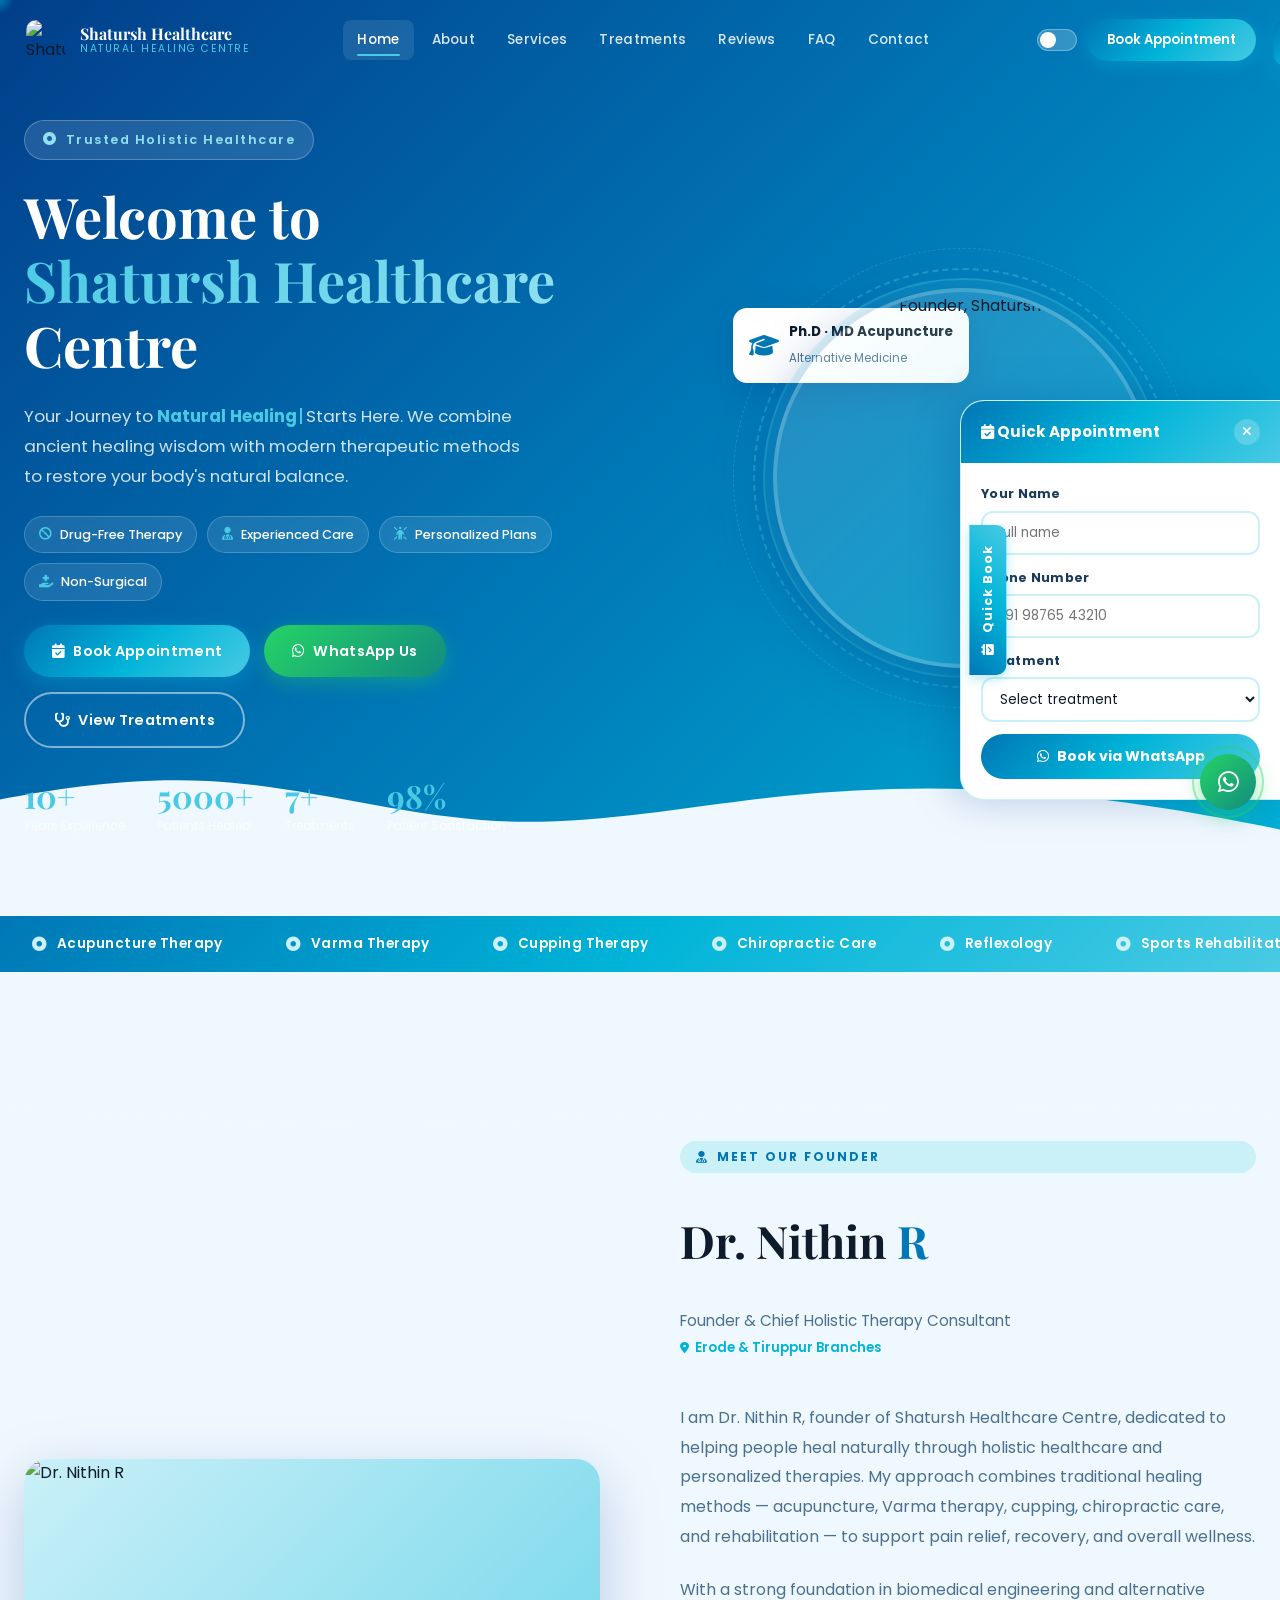
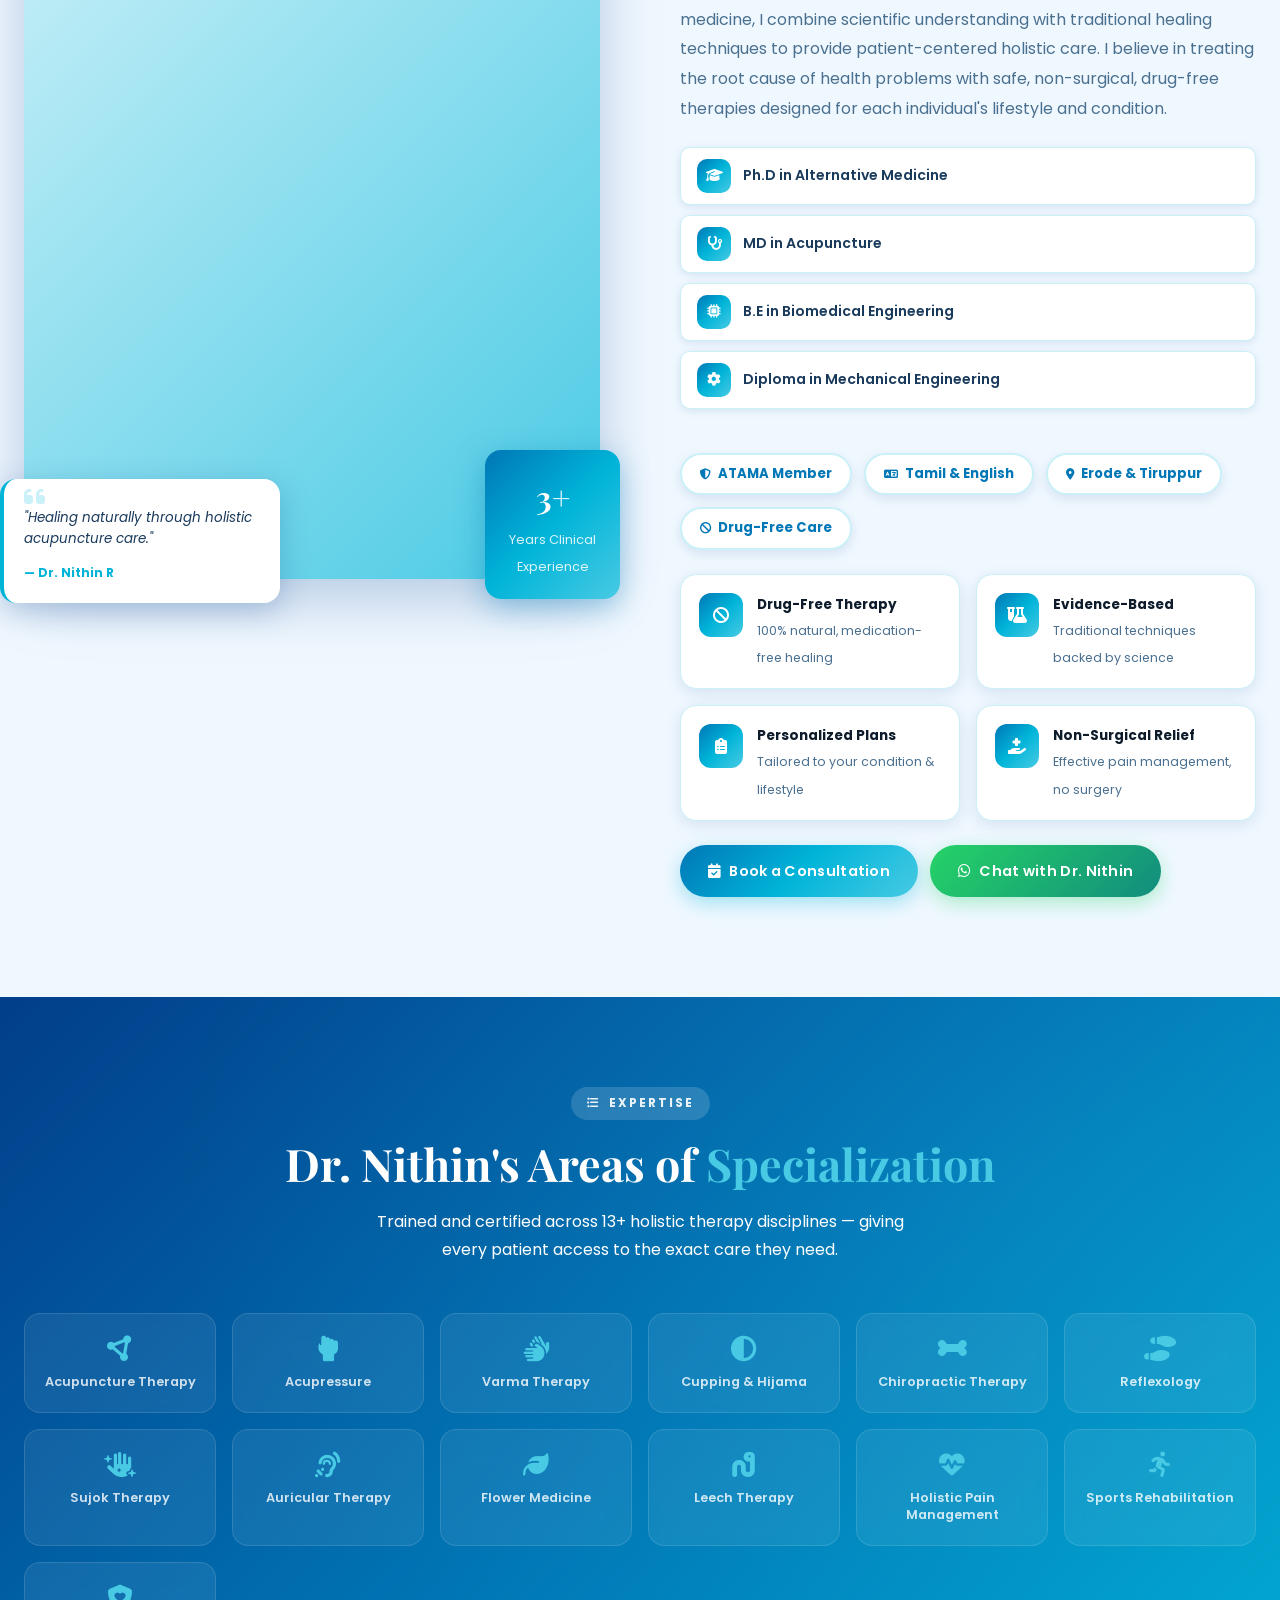
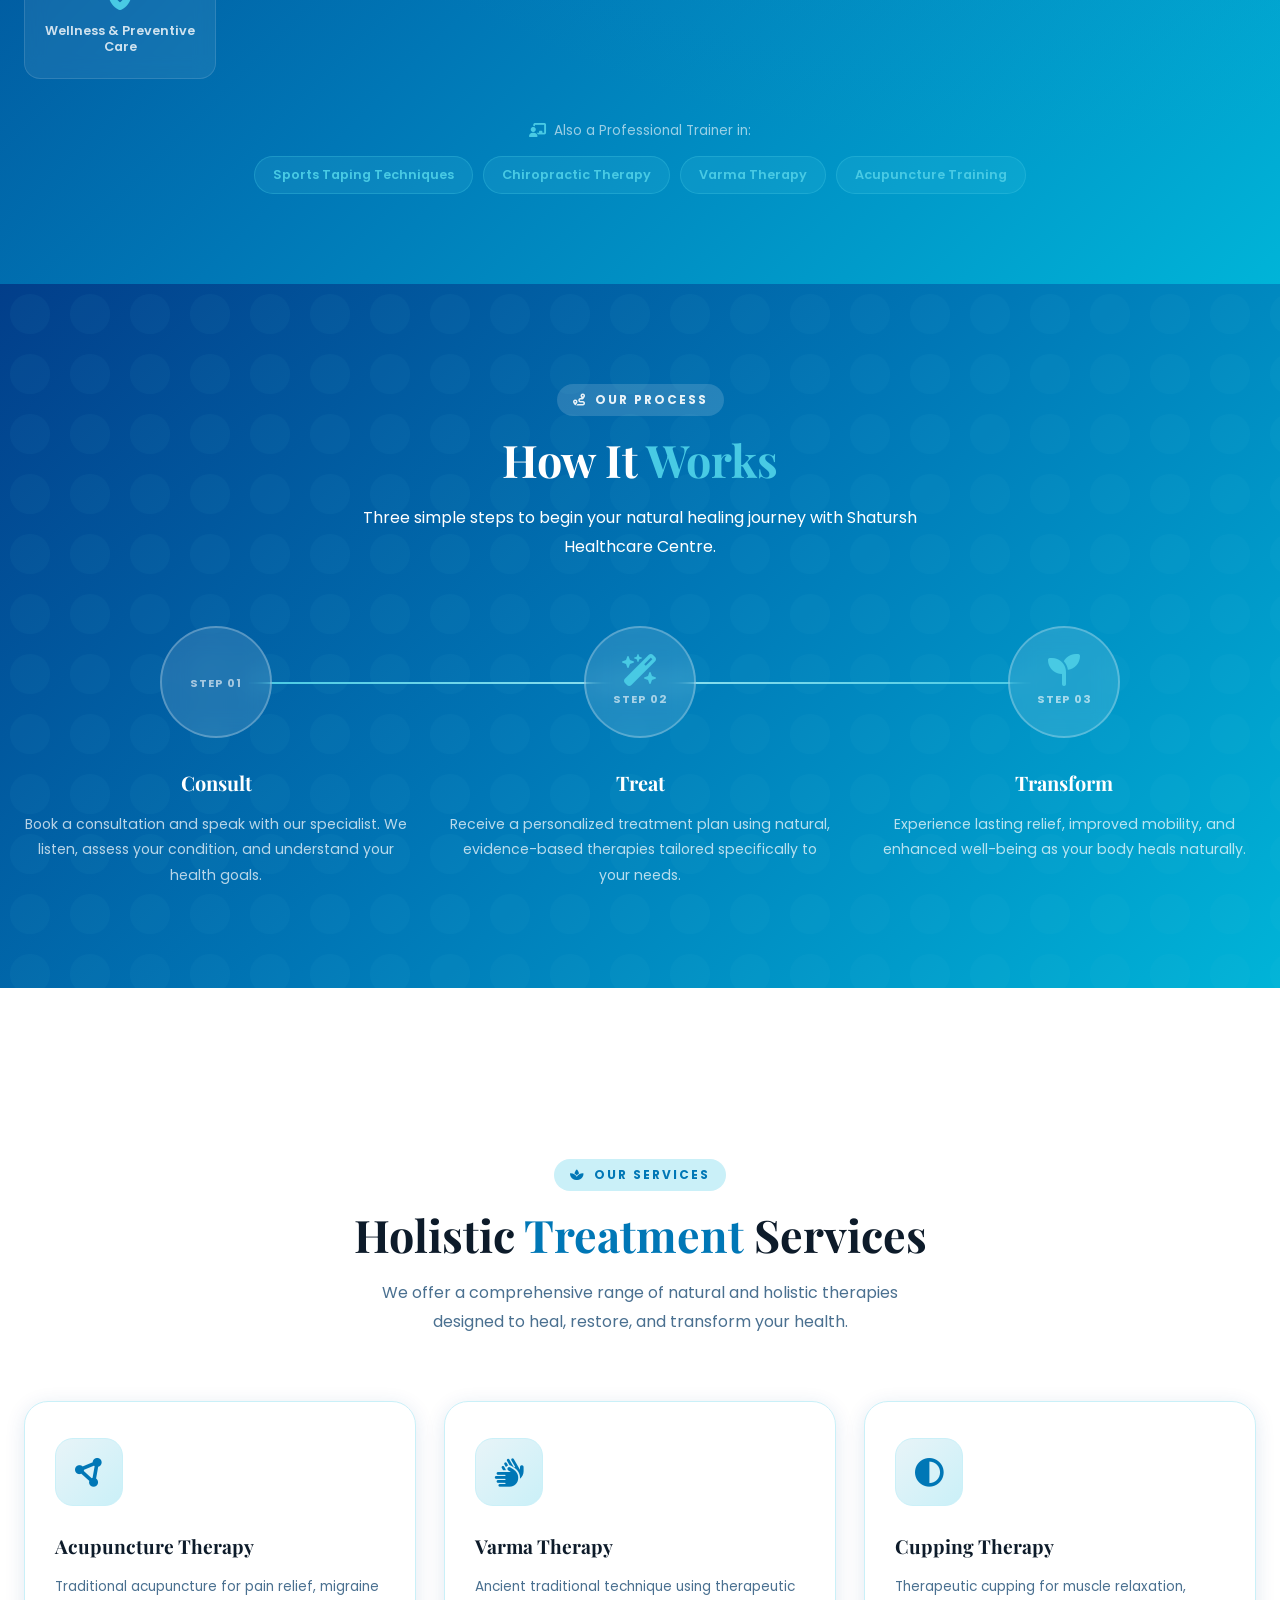
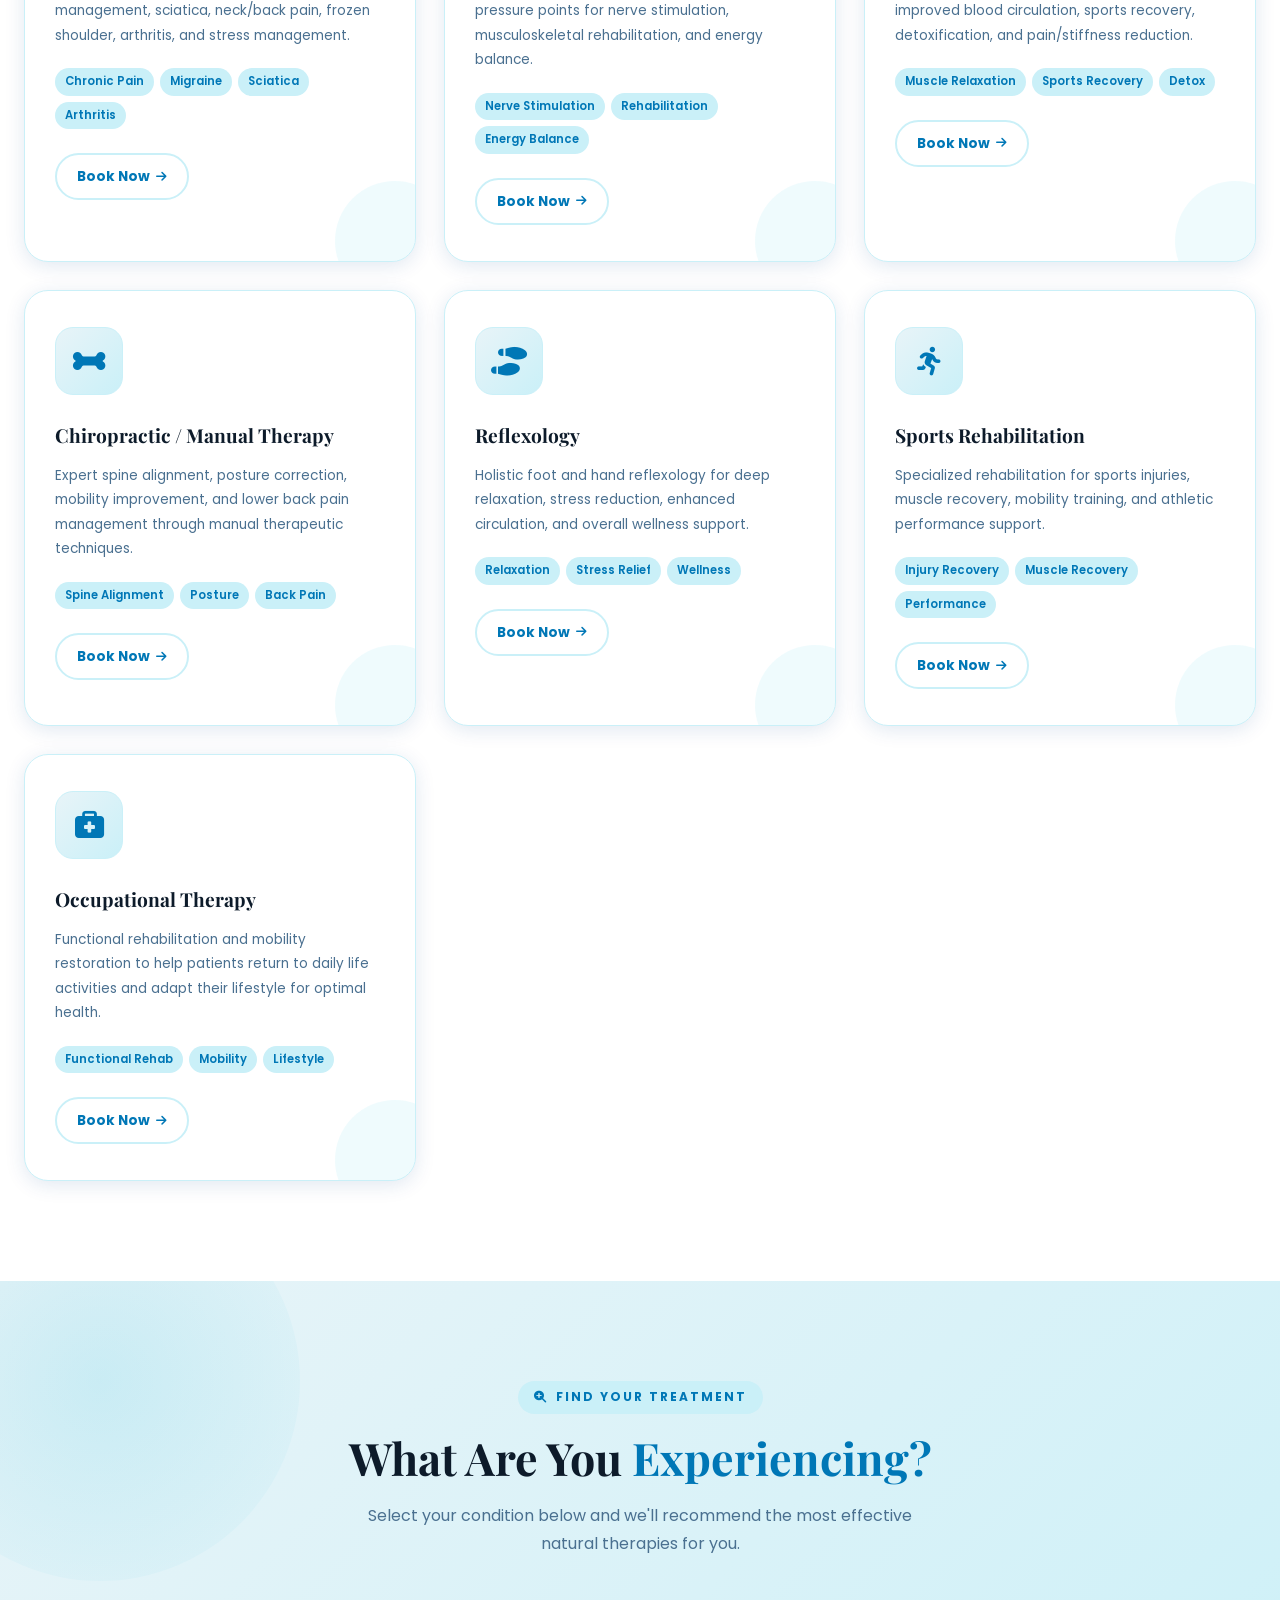
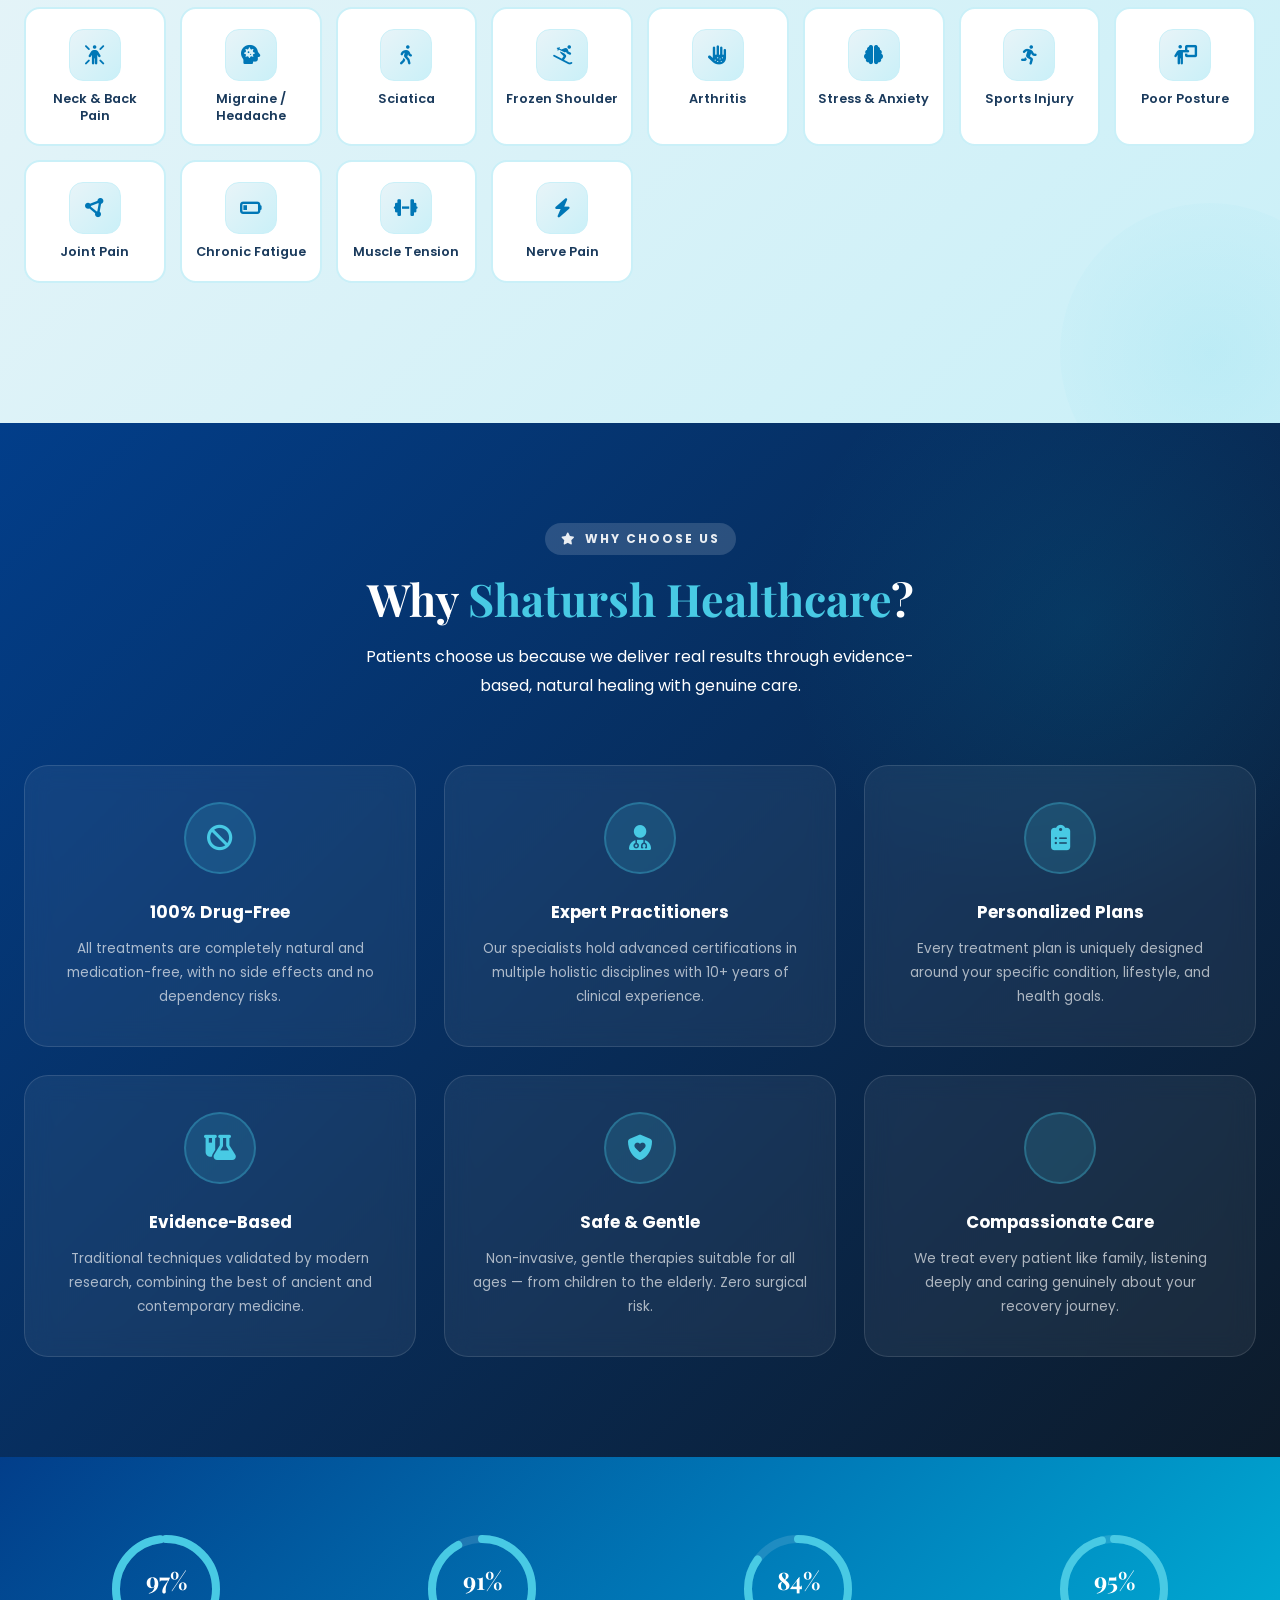
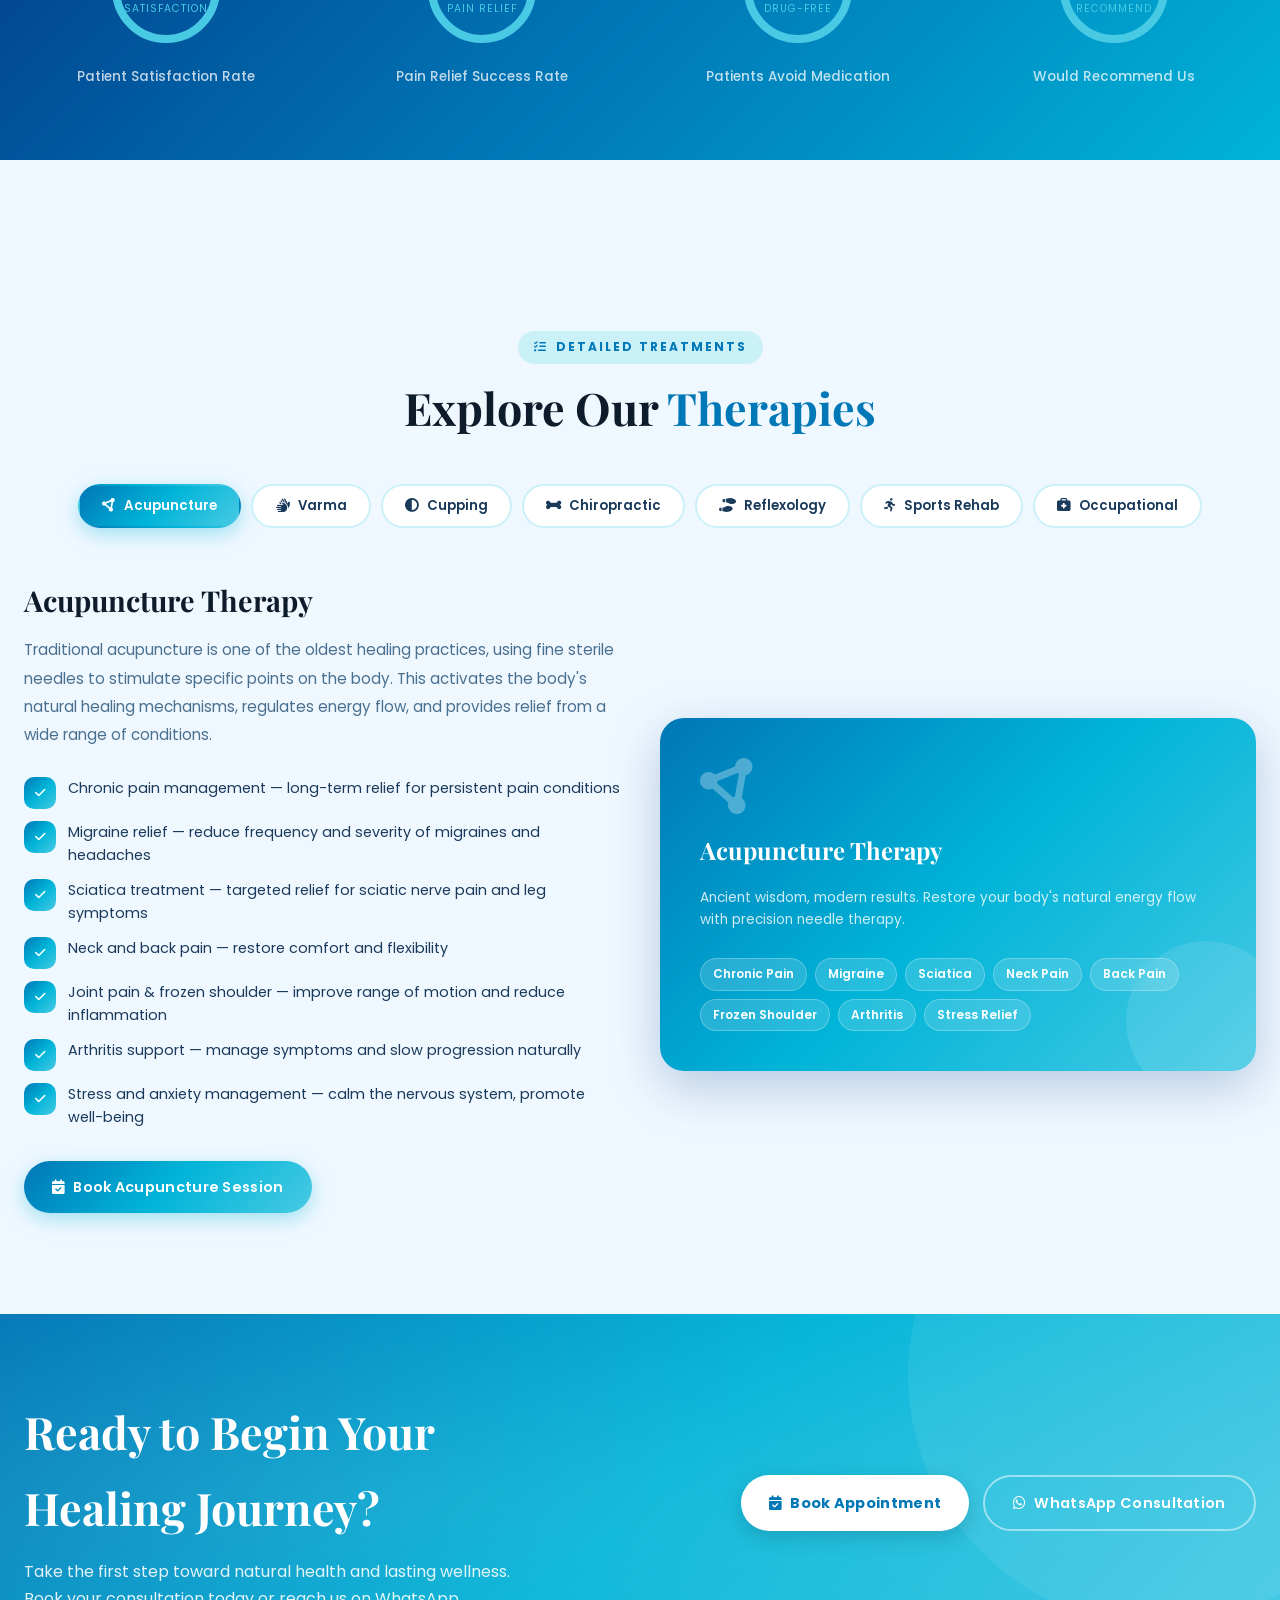
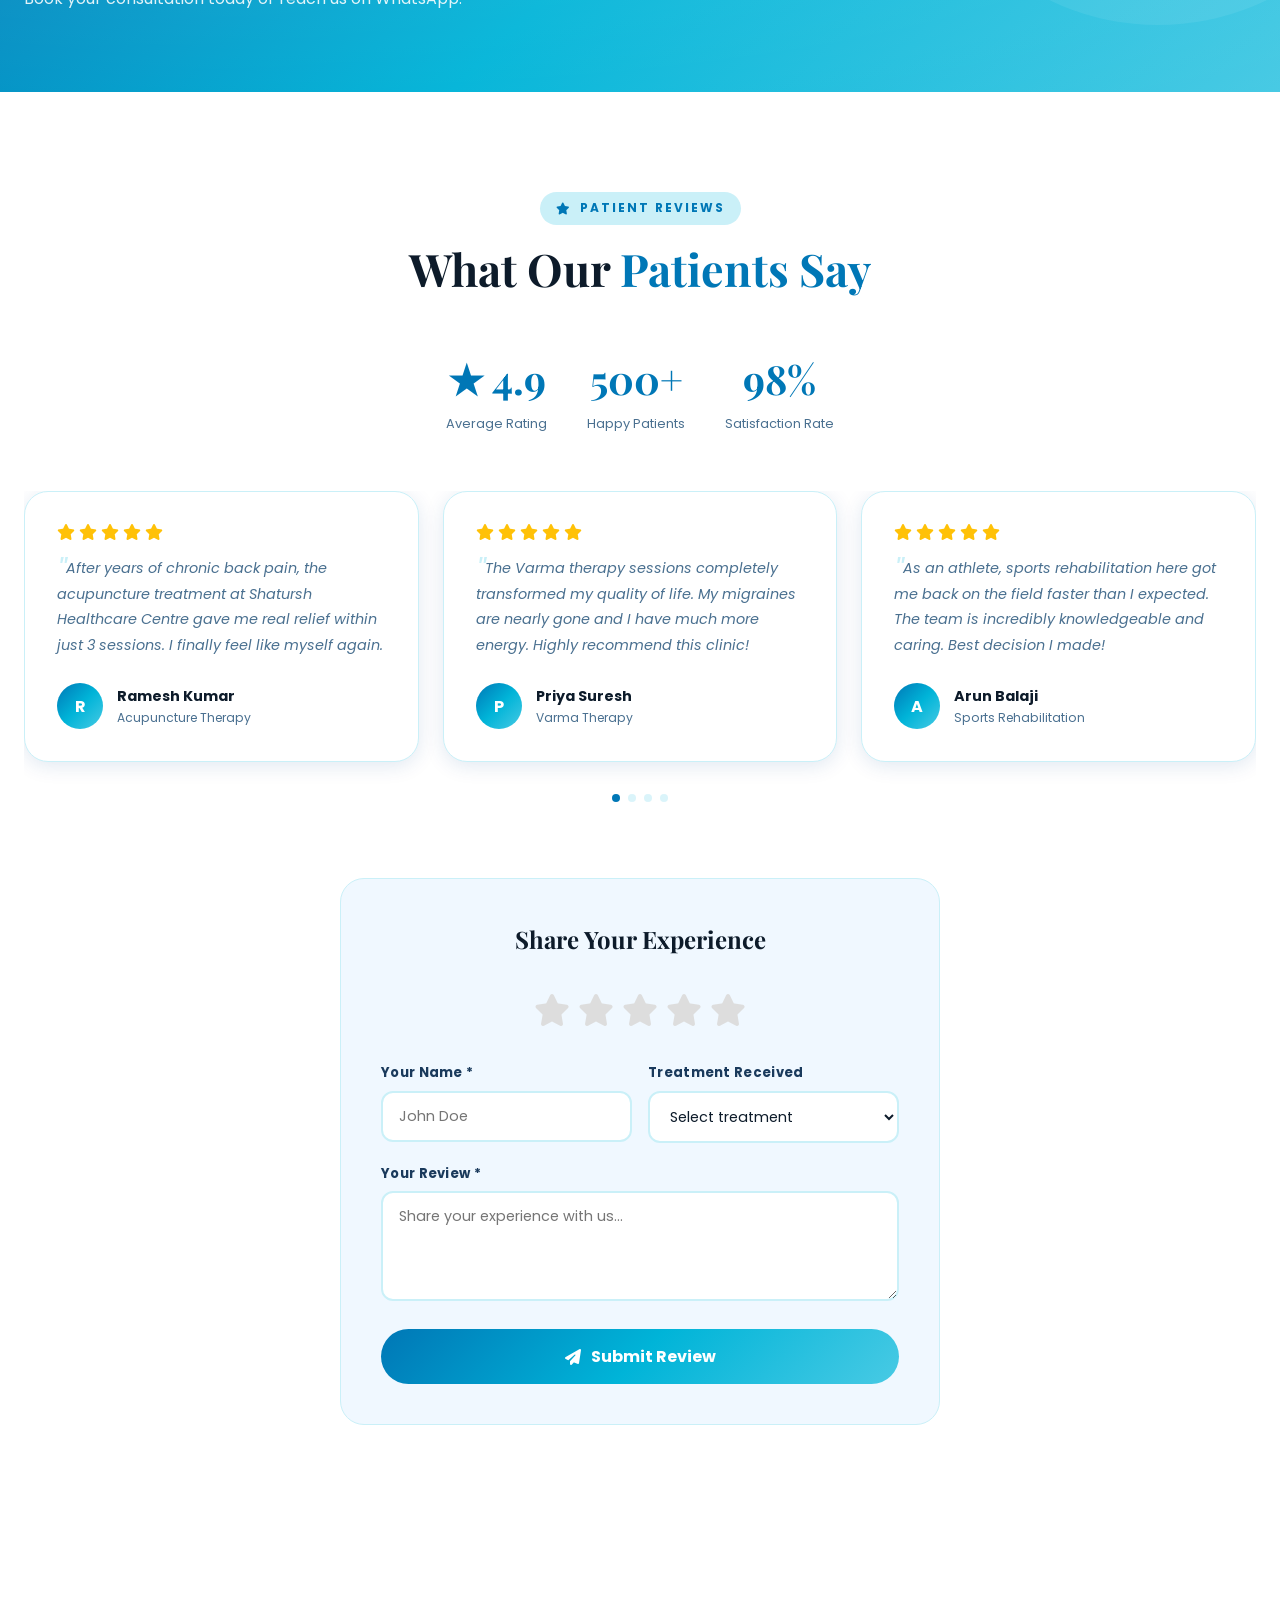
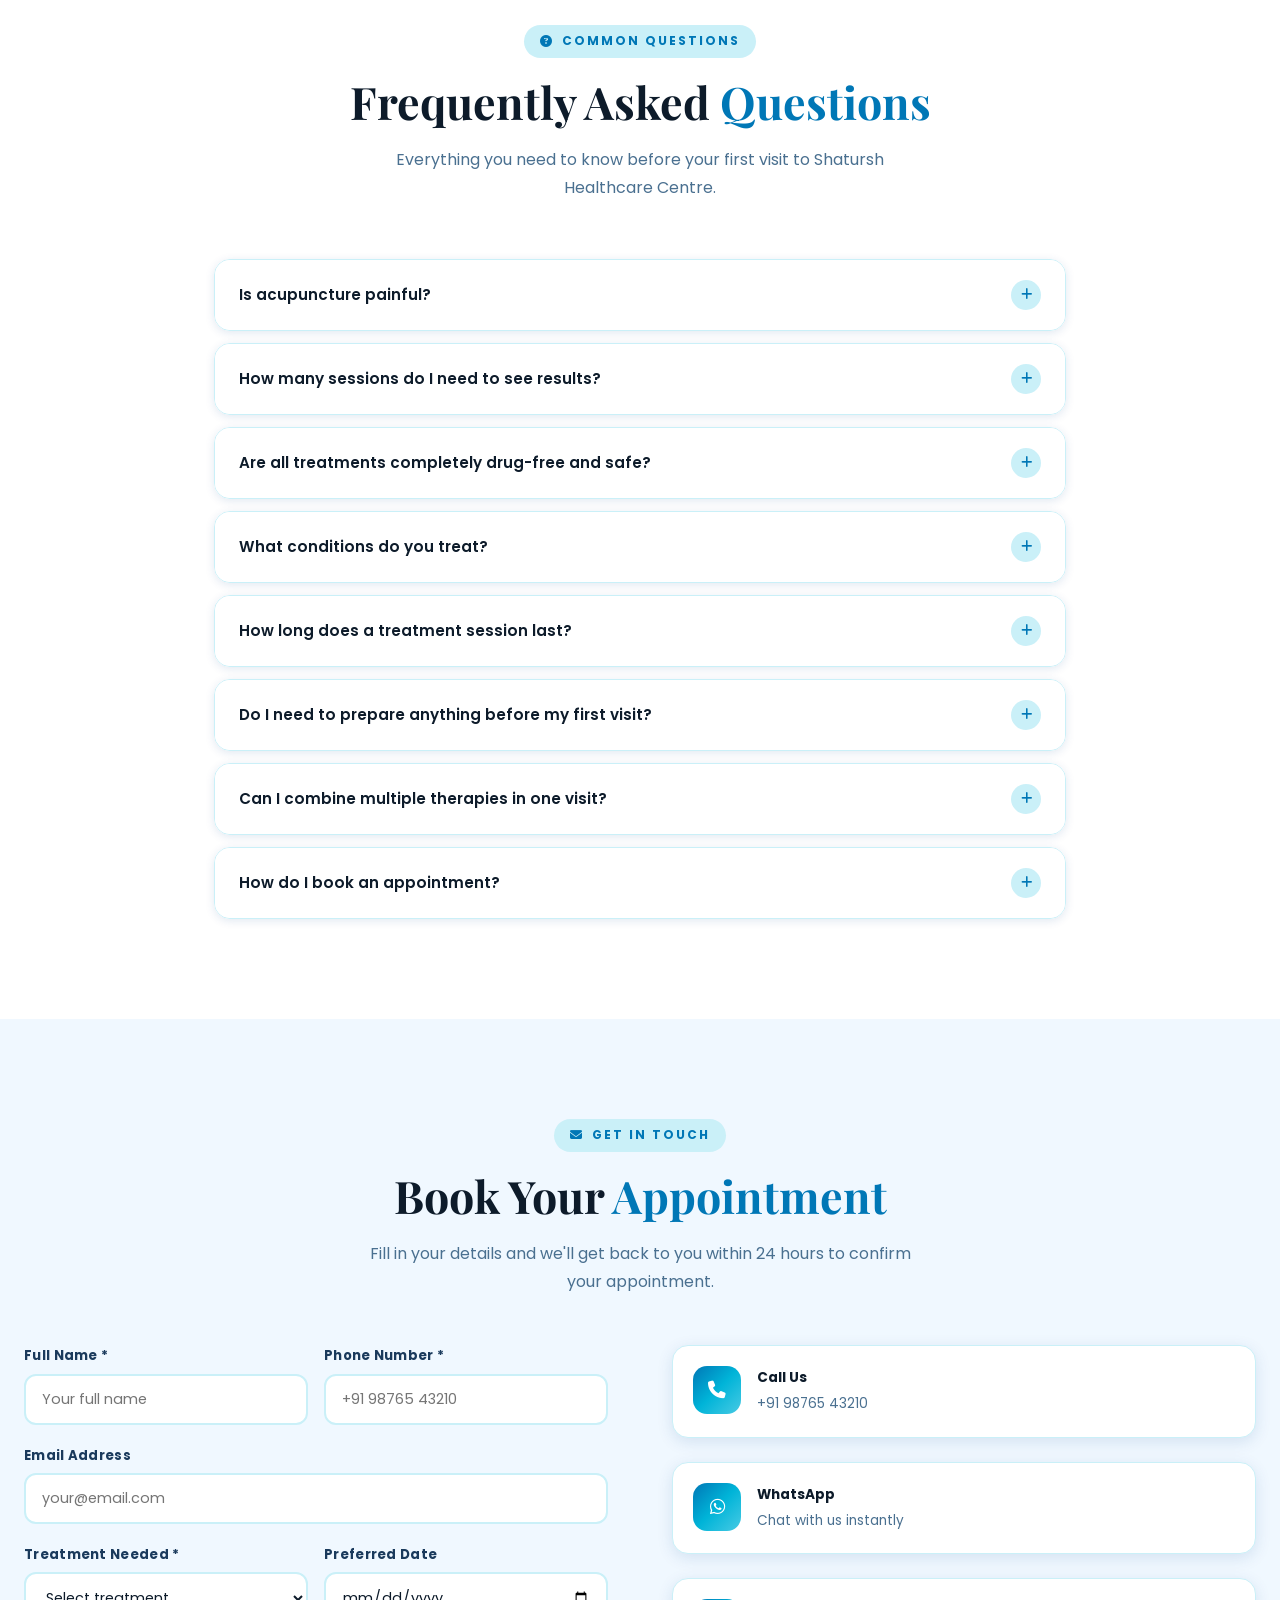
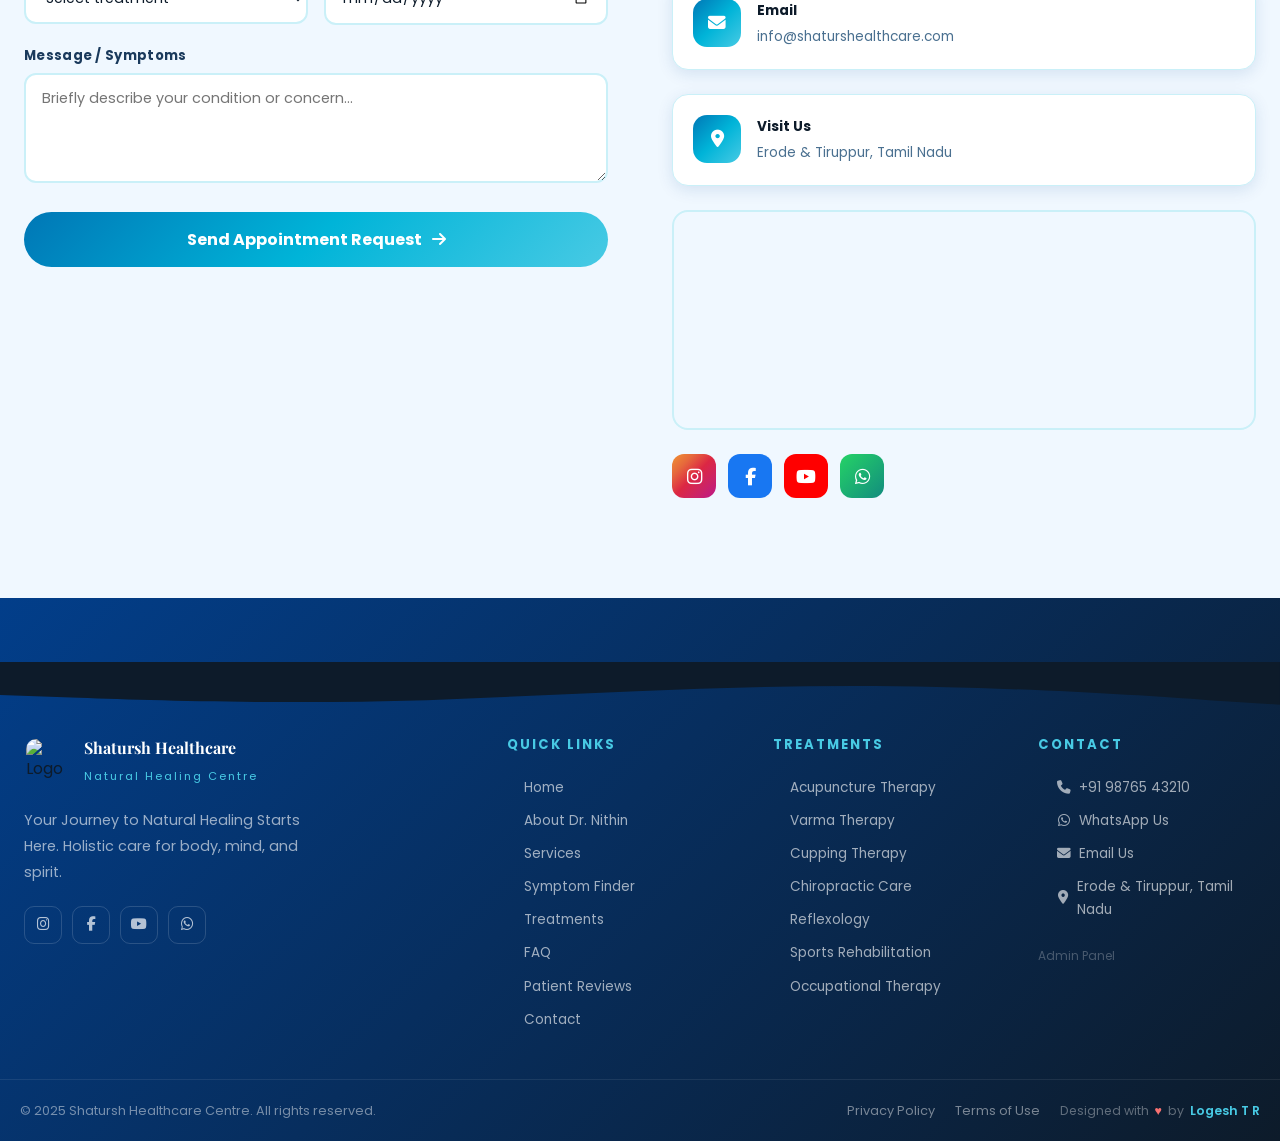
==== index.html @ 564a8479 "Initial Commit" ====
<!DOCTYPE html>
<html lang="en">
<head>
  <meta charset="UTF-8" />
  <meta name="viewport" content="width=device-width, initial-scale=1.0" />
  <meta name="description" content="Shatursh Healthcare Centre — Natural healing through Acupuncture, Varma Therapy, Cupping, Chiropractic care and more. Your Journey to Natural Healing Starts Here." />
  <title>Shatursh Healthcare Centre | Natural Healing & Holistic Care</title>

  <!-- Preconnect -->
  <link rel="preconnect" href="https://fonts.googleapis.com" />
  <link rel="preconnect" href="https://fonts.gstatic.com" crossorigin />

  <!-- Google Fonts -->
  <link href="https://fonts.googleapis.com/css2?family=Playfair+Display:wght@400;600;700&family=Poppins:wght@300;400;500;600;700&display=swap" rel="stylesheet" />

  <!-- Font Awesome -->
  <link rel="stylesheet" href="https://cdnjs.cloudflare.com/ajax/libs/font-awesome/6.5.0/css/all.min.css" />

  <!-- AOS -->
  <link rel="stylesheet" href="https://cdnjs.cloudflare.com/ajax/libs/aos/2.3.4/aos.css" />

  <!-- Swiper -->
  <link rel="stylesheet" href="https://cdn.jsdelivr.net/npm/swiper@11/swiper-bundle.min.css" />

  <!-- Custom CSS -->
  <link rel="stylesheet" href="css/style.css" />

  <!-- Favicon placeholder -->
  <link rel="icon" href="data:image/svg+xml,<svg xmlns='http://www.w3.org/2000/svg' viewBox='0 0 100 100'><text y='.9em' font-size='90'>🌊</text></svg>" />
</head>
<body>

<!-- Scroll Progress -->
<div class="scroll-progress"></div>

<!-- ======================== PRELOADER ======================== -->
<div id="preloader">
  <div class="preloader-bubbles"></div>
  <div class="preloader-logo">
    <div class="preloader-icon">
      <i class="fas fa-leaf"></i>
    </div>
    <div class="preloader-title">Shatursh Healthcare</div>
    <div class="preloader-sub">NATURAL HEALING CENTRE</div>
  </div>
  <div class="preloader-bar-wrap">
    <div class="preloader-bar"></div>
  </div>
</div>

<!-- ======================== CURSOR ======================== -->
<div class="cursor-glow"></div>

<!-- ======================== TOAST ======================== -->
<div class="toast"><i class="fas fa-circle-check"></i><span></span></div>

<!-- ======================== NAVBAR ======================== -->
<nav id="navbar">
  <div class="nav-container">
    <a href="#home" class="nav-logo">
      <div class="nav-logo-icon" style="background:transparent;box-shadow:none;padding:2px">
        <img src="https://vzskwrybmhzbshmlosbs.supabase.co/storage/v1/object/public/shaturshacupunctureclinic/Shaturshlogo.png"
          alt="Shatursh Healthcare Logo" style="width:100%;height:100%;object-fit:contain;border-radius:10px" />
      </div>
      <div class="nav-logo-text">
        <span>Shatursh Healthcare</span>
        <span>Natural Healing Centre</span>
      </div>
    </a>

    <div class="nav-links">
      <a href="#home" class="active">Home</a>
      <a href="#about">About</a>
      <a href="#services">Services</a>
      <a href="#treatments">Treatments</a>
      <a href="#reviews">Reviews</a>
      <a href="#faq">FAQ</a>
      <a href="#contact">Contact</a>
    </div>

    <div class="nav-cta">
      <!-- Dark Mode Toggle -->
      <button class="dark-mode-toggle" title="Toggle dark mode" aria-label="Toggle dark mode"></button>
      <a href="#contact" class="btn-nav-book">Book Appointment</a>
      <div class="nav-hamburger">
        <span></span><span></span><span></span>
      </div>
    </div>
  </div>
</nav>

<!-- ======================== HERO ======================== -->
<section id="home" class="hero">
  <div id="particles-js"></div>
  <div class="hero-water-overlay"></div>

  <div class="hero-container">
    <!-- LEFT: Content -->
    <div class="hero-content" data-aos="fade-right" data-aos-duration="800">
      <div class="hero-badge">
        <i class="fas fa-circle-dot"></i>
        Trusted Holistic Healthcare
      </div>

      <h1 class="hero-title">
        Welcome to<br />
        <span class="highlight">Shatursh Healthcare</span><br />
        Centre
      </h1>

      <p class="hero-subtitle">
        Your Journey to
        <span class="hero-typewriter-line"><span class="hero-typewriter"></span><span class="typewriter-cursor"></span></span>
        Starts Here. We combine ancient healing wisdom with modern therapeutic methods to restore your body's natural balance.
      </p>

      <div class="hero-highlights">
        <div class="hero-highlight"><i class="fas fa-ban"></i> Drug-Free Therapy</div>
        <div class="hero-highlight"><i class="fas fa-user-doctor"></i> Experienced Care</div>
        <div class="hero-highlight"><i class="fas fa-person-rays"></i> Personalized Plans</div>
        <div class="hero-highlight"><i class="fas fa-hand-holding-medical"></i> Non-Surgical</div>
      </div>

      <div class="hero-buttons">
        <a href="#contact" class="btn btn-primary">
          <i class="fas fa-calendar-check"></i> Book Appointment
        </a>
        <a href="https://wa.me/" data-whatsapp class="btn btn-green">
          <i class="fab fa-whatsapp"></i> WhatsApp Us
        </a>
        <a href="#services" class="btn btn-secondary">
          <i class="fas fa-stethoscope"></i> View Treatments
        </a>
      </div>

      <div class="hero-stats">
        <div class="hero-stat">
          <div class="hero-stat-value">
            <span data-count="10" data-suffix="+">10+</span>
          </div>
          <div class="hero-stat-label">Years Experience</div>
        </div>
        <div class="hero-stat">
          <div class="hero-stat-value">
            <span data-count="5000" data-suffix="+">5000+</span>
          </div>
          <div class="hero-stat-label">Patients Healed</div>
        </div>
        <div class="hero-stat">
          <div class="hero-stat-value">
            <span data-count="7" data-suffix="+">7+</span>
          </div>
          <div class="hero-stat-label">Treatments</div>
        </div>
        <div class="hero-stat">
          <div class="hero-stat-value">
            <span data-count="98" data-suffix="%">98%</span>
          </div>
          <div class="hero-stat-label">Patient Satisfaction</div>
        </div>
      </div>
    </div>

    <!-- RIGHT: Doctor Photo -->
    <div class="hero-image-wrap" data-aos="fade-left" data-aos-duration="800" data-aos-delay="200">
      <div class="hero-photo-frame">
        <div class="hero-photo-ring"></div>
        <div class="hero-photo-ring-2"></div>
        <div class="hero-photo-ripple"></div>
        <div class="hero-photo-ripple-2"></div>
        <div class="hero-photo">
          <img src="https://vzskwrybmhzbshmlosbs.supabase.co/storage/v1/object/public/shaturshacupunctureclinic/dr.nithin.png"
               alt="Dr. Nithin R — Founder, Shatursh Healthcare Centre" />
        </div>
        <div class="hero-badge-float badge-1" data-aos="zoom-in" data-aos-delay="600">
          <i class="fas fa-graduation-cap" style="color:var(--ocean-blue)"></i>
          <div class="hero-badge-float-text">
            <strong>Ph.D · MD Acupuncture</strong>
            <span>Alternative Medicine</span>
          </div>
        </div>
        <div class="hero-badge-float badge-2" data-aos="zoom-in" data-aos-delay="800">
          <i class="fas fa-heart-pulse"></i>
          <div class="hero-badge-float-text">
            <strong>100% Natural</strong>
            <span>Drug-free healing</span>
          </div>
        </div>
      </div>
    </div>
  </div>
</section>

<!-- ======================== MARQUEE ======================== -->
<div class="marquee-section">
  <div class="marquee-track">
    <div class="marquee-item"><i class="fas fa-circle-dot"></i> Acupuncture Therapy</div>
    <div class="marquee-item"><i class="fas fa-circle-dot"></i> Varma Therapy</div>
    <div class="marquee-item"><i class="fas fa-circle-dot"></i> Cupping Therapy</div>
    <div class="marquee-item"><i class="fas fa-circle-dot"></i> Chiropractic Care</div>
    <div class="marquee-item"><i class="fas fa-circle-dot"></i> Reflexology</div>
    <div class="marquee-item"><i class="fas fa-circle-dot"></i> Sports Rehabilitation</div>
    <div class="marquee-item"><i class="fas fa-circle-dot"></i> Occupational Therapy</div>
    <div class="marquee-item"><i class="fas fa-circle-dot"></i> Pain Management</div>
    <div class="marquee-item"><i class="fas fa-circle-dot"></i> Natural Healing</div>
    <div class="marquee-item"><i class="fas fa-circle-dot"></i> Holistic Wellness</div>
  </div>
</div>

<!-- ======================== ABOUT ======================== -->
<section id="about" class="about-section">
  <!-- Wave Top -->
  <div class="wave-top" style="margin-bottom:-2px">
    <svg xmlns="http://www.w3.org/2000/svg" viewBox="0 0 1440 80">
      <path fill="#f0f8ff" fill-opacity="1" d="M0,40L80,45C160,50,320,60,480,58C640,56,800,42,960,38C1120,34,1280,40,1360,43L1440,46L1440,0L1360,0C1280,0,1120,0,960,0C800,0,640,0,480,0C320,0,160,0,80,0L0,0Z"></path>
    </svg>
  </div>

  <div class="about-container">
    <!-- Left: Doctor Photo -->
    <div class="about-image-wrap" data-aos="fade-right">
      <div class="about-water-accent"></div>
      <div class="about-image-main">
        <img src="https://vzskwrybmhzbshmlosbs.supabase.co/storage/v1/object/public/shaturshacupunctureclinic/dr.nithin.png"
             alt="Dr. Nithin R" style="width:100%;height:100%;object-fit:cover;object-position:top center" />
      </div>
      <!-- Experience badge -->
      <div class="about-img-badge">
        <strong data-count="3" data-suffix="+">3+</strong>
        <span>Years Clinical<br>Experience</span>
      </div>
      <!-- Philosophy quote card -->
      <div class="about-philosophy-card" data-aos="fade-up" data-aos-delay="400">
        <i class="fas fa-quote-left about-philosophy-icon"></i>
        <p>"Healing naturally through holistic acupuncture care."</p>
        <span>— Dr. Nithin R</span>
      </div>
    </div>

    <!-- Right: Content -->
    <div class="about-content" data-aos="fade-left">
      <div class="section-label">
        <i class="fas fa-user-doctor"></i> Meet Our Founder
      </div>
      <h2 class="section-title">
        Dr. Nithin <span>R</span>
      </h2>
      <p class="about-doctor-subtitle">Founder &amp; Chief Holistic Therapy Consultant<br>
        <span class="about-branches"><i class="fas fa-location-dot"></i> Erode &amp; Tiruppur Branches</span>
      </p>

      <p class="about-text">
        I am Dr. Nithin R, founder of Shatursh Healthcare Centre, dedicated to helping people heal naturally through holistic healthcare and personalized therapies. My approach combines traditional healing methods — acupuncture, Varma therapy, cupping, chiropractic care, and rehabilitation — to support pain relief, recovery, and overall wellness.
      </p>
      <p class="about-text">
        With a strong foundation in biomedical engineering and alternative medicine, I combine scientific understanding with traditional healing techniques to provide patient-centered holistic care. I believe in treating the root cause of health problems with safe, non-surgical, drug-free therapies designed for each individual's lifestyle and condition.
      </p>

      <!-- Qualifications -->
      <div class="about-qual-list">
        <div class="about-qual-item">
          <div class="about-qual-icon"><i class="fas fa-graduation-cap"></i></div>
          <span>Ph.D in Alternative Medicine</span>
        </div>
        <div class="about-qual-item">
          <div class="about-qual-icon"><i class="fas fa-stethoscope"></i></div>
          <span>MD in Acupuncture</span>
        </div>
        <div class="about-qual-item">
          <div class="about-qual-icon"><i class="fas fa-microchip"></i></div>
          <span>B.E in Biomedical Engineering</span>
        </div>
        <div class="about-qual-item">
          <div class="about-qual-icon"><i class="fas fa-gear"></i></div>
          <span>Diploma in Mechanical Engineering</span>
        </div>
      </div>

      <!-- Badges -->
      <div class="about-credentials">
        <span class="credential-badge"><i class="fas fa-shield-halved"></i> ATAMA Member</span>
        <span class="credential-badge"><i class="fas fa-language"></i> Tamil &amp; English</span>
        <span class="credential-badge"><i class="fas fa-location-dot"></i> Erode &amp; Tiruppur</span>
        <span class="credential-badge"><i class="fas fa-ban"></i> Drug-Free Care</span>
      </div>

      <!-- Feature highlights -->
      <div class="about-features">
        <div class="about-feature" data-aos="fade-up" data-aos-delay="100">
          <div class="about-feature-icon"><i class="fas fa-ban"></i></div>
          <div class="about-feature-text">
            <strong>Drug-Free Therapy</strong>
            <span>100% natural, medication-free healing</span>
          </div>
        </div>
        <div class="about-feature" data-aos="fade-up" data-aos-delay="200">
          <div class="about-feature-icon"><i class="fas fa-flask-vial"></i></div>
          <div class="about-feature-text">
            <strong>Evidence-Based</strong>
            <span>Traditional techniques backed by science</span>
          </div>
        </div>
        <div class="about-feature" data-aos="fade-up" data-aos-delay="300">
          <div class="about-feature-icon"><i class="fas fa-clipboard-list"></i></div>
          <div class="about-feature-text">
            <strong>Personalized Plans</strong>
            <span>Tailored to your condition &amp; lifestyle</span>
          </div>
        </div>
        <div class="about-feature" data-aos="fade-up" data-aos-delay="400">
          <div class="about-feature-icon"><i class="fas fa-hand-holding-medical"></i></div>
          <div class="about-feature-text">
            <strong>Non-Surgical Relief</strong>
            <span>Effective pain management, no surgery</span>
          </div>
        </div>
      </div>

      <div style="display:flex;gap:12px;flex-wrap:wrap">
        <a href="#contact" class="btn btn-primary" style="width:fit-content">
          <i class="fas fa-calendar-check"></i> Book a Consultation
        </a>
        <a href="https://wa.me/" data-whatsapp class="btn btn-green" style="width:fit-content">
          <i class="fab fa-whatsapp"></i> Chat with Dr. Nithin
        </a>
      </div>
    </div>
  </div>
</section>

<!-- ======================== SPECIALIZATIONS ======================== -->
<section class="spec-section">
  <div class="spec-container">
    <div class="spec-header" data-aos="fade-up">
      <div class="section-label white"><i class="fas fa-list-ul"></i> Expertise</div>
      <h2 class="section-title white">Dr. Nithin's Areas of <span style="color:var(--aqua)">Specialization</span></h2>
      <p class="section-desc white" style="margin:0 auto">Trained and certified across 13+ holistic therapy disciplines — giving every patient access to the exact care they need.</p>
    </div>
    <div class="spec-grid" data-aos="fade-up" data-aos-delay="100">
      <div class="spec-card"><i class="fas fa-circle-nodes"></i><span>Acupuncture Therapy</span></div>
      <div class="spec-card"><i class="fas fa-hand-back-fist"></i><span>Acupressure</span></div>
      <div class="spec-card"><i class="fas fa-hands"></i><span>Varma Therapy</span></div>
      <div class="spec-card"><i class="fas fa-circle-half-stroke"></i><span>Cupping &amp; Hijama</span></div>
      <div class="spec-card"><i class="fas fa-bone"></i><span>Chiropractic Therapy</span></div>
      <div class="spec-card"><i class="fas fa-shoe-prints"></i><span>Reflexology</span></div>
      <div class="spec-card"><i class="fas fa-hand-sparkles"></i><span>Sujok Therapy</span></div>
      <div class="spec-card"><i class="fas fa-ear-listen"></i><span>Auricular Therapy</span></div>
      <div class="spec-card"><i class="fas fa-leaf"></i><span>Flower Medicine</span></div>
      <div class="spec-card"><i class="fas fa-worm"></i><span>Leech Therapy</span></div>
      <div class="spec-card"><i class="fas fa-heart-pulse"></i><span>Holistic Pain Management</span></div>
      <div class="spec-card"><i class="fas fa-person-running"></i><span>Sports Rehabilitation</span></div>
      <div class="spec-card"><i class="fas fa-shield-heart"></i><span>Wellness &amp; Preventive Care</span></div>
    </div>
    <!-- Training chips -->
    <div class="spec-training" data-aos="fade-up" data-aos-delay="200">
      <p class="spec-training-label"><i class="fas fa-chalkboard-user"></i> Also a Professional Trainer in:</p>
      <div class="spec-training-tags">
        <span>Sports Taping Techniques</span>
        <span>Chiropractic Therapy</span>
        <span>Varma Therapy</span>
        <span>Acupuncture Training</span>
      </div>
    </div>
  </div>
</section>

<!-- ======================== HOW IT WORKS ======================== -->
<section id="process" class="process-section">
  <div class="process-container">
    <div class="process-header" data-aos="fade-up">
      <div class="section-label white"><i class="fas fa-route"></i> Our Process</div>
      <h2 class="section-title white">How It <span style="color:var(--aqua)">Works</span></h2>
      <p class="section-desc white" style="margin:0 auto">Three simple steps to begin your natural healing journey with Shatursh Healthcare Centre.</p>
    </div>

    <div class="process-steps">
      <div class="process-step" data-aos="fade-up" data-aos-delay="100">
        <div class="process-step-num">
          <i class="fas fa-comments-medical"></i>
          <span>STEP 01</span>
        </div>
        <h3 class="process-step-title">Consult</h3>
        <p class="process-step-desc">Book a consultation and speak with our specialist. We listen, assess your condition, and understand your health goals.</p>
      </div>
      <div class="process-step" data-aos="fade-up" data-aos-delay="250">
        <div class="process-step-num">
          <i class="fas fa-wand-magic-sparkles"></i>
          <span>STEP 02</span>
        </div>
        <h3 class="process-step-title">Treat</h3>
        <p class="process-step-desc">Receive a personalized treatment plan using natural, evidence-based therapies tailored specifically to your needs.</p>
      </div>
      <div class="process-step" data-aos="fade-up" data-aos-delay="400">
        <div class="process-step-num">
          <i class="fas fa-seedling"></i>
          <span>STEP 03</span>
        </div>
        <h3 class="process-step-title">Transform</h3>
        <p class="process-step-desc">Experience lasting relief, improved mobility, and enhanced well-being as your body heals naturally.</p>
      </div>
    </div>
  </div>
</section>

<!-- ======================== SERVICES ======================== -->
<section id="services" class="services-section">
  <!-- Wave -->
  <div class="wave-top">
    <svg xmlns="http://www.w3.org/2000/svg" viewBox="0 0 1440 80">
      <path fill="#ffffff" fill-opacity="1" d="M0,32L60,37C120,43,240,53,360,53C480,53,600,43,720,37C840,32,960,32,1080,37C1200,43,1320,53,1380,58L1440,64L1440,0L1380,0C1320,0,1200,0,1080,0C960,0,840,0,720,0C600,0,480,0,360,0C240,0,120,0,60,0L0,0Z"></path>
    </svg>
  </div>

  <div class="services-container">
    <div class="services-header" data-aos="fade-up">
      <div class="section-label"><i class="fas fa-spa"></i> Our Services</div>
      <h2 class="section-title">Holistic <span>Treatment</span> Services</h2>
      <p class="section-desc">We offer a comprehensive range of natural and holistic therapies designed to heal, restore, and transform your health.</p>
    </div>

    <div class="services-grid">
      <!-- Acupuncture -->
      <div class="service-card" data-aos="fade-up" data-aos-delay="100">
        <div class="service-card-water"></div>
        <div class="service-icon-wrap"><i class="fas fa-circle-nodes"></i></div>
        <h3 class="service-title">Acupuncture Therapy</h3>
        <p class="service-desc">Traditional acupuncture for pain relief, migraine management, sciatica, neck/back pain, frozen shoulder, arthritis, and stress management.</p>
        <div class="service-tags">
          <span class="service-tag">Chronic Pain</span>
          <span class="service-tag">Migraine</span>
          <span class="service-tag">Sciatica</span>
          <span class="service-tag">Arthritis</span>
        </div>
        <a href="#contact" class="service-btn">Book Now <i class="fas fa-arrow-right"></i></a>
      </div>

      <!-- Varma -->
      <div class="service-card" data-aos="fade-up" data-aos-delay="200">
        <div class="service-card-water"></div>
        <div class="service-icon-wrap"><i class="fas fa-hands"></i></div>
        <h3 class="service-title">Varma Therapy</h3>
        <p class="service-desc">Ancient traditional technique using therapeutic pressure points for nerve stimulation, musculoskeletal rehabilitation, and energy balance.</p>
        <div class="service-tags">
          <span class="service-tag">Nerve Stimulation</span>
          <span class="service-tag">Rehabilitation</span>
          <span class="service-tag">Energy Balance</span>
        </div>
        <a href="#contact" class="service-btn">Book Now <i class="fas fa-arrow-right"></i></a>
      </div>

      <!-- Cupping -->
      <div class="service-card" data-aos="fade-up" data-aos-delay="300">
        <div class="service-card-water"></div>
        <div class="service-icon-wrap"><i class="fas fa-circle-half-stroke"></i></div>
        <h3 class="service-title">Cupping Therapy</h3>
        <p class="service-desc">Therapeutic cupping for muscle relaxation, improved blood circulation, sports recovery, detoxification, and pain/stiffness reduction.</p>
        <div class="service-tags">
          <span class="service-tag">Muscle Relaxation</span>
          <span class="service-tag">Sports Recovery</span>
          <span class="service-tag">Detox</span>
        </div>
        <a href="#contact" class="service-btn">Book Now <i class="fas fa-arrow-right"></i></a>
      </div>

      <!-- Chiropractic -->
      <div class="service-card" data-aos="fade-up" data-aos-delay="100">
        <div class="service-card-water"></div>
        <div class="service-icon-wrap"><i class="fas fa-bone"></i></div>
        <h3 class="service-title">Chiropractic / Manual Therapy</h3>
        <p class="service-desc">Expert spine alignment, posture correction, mobility improvement, and lower back pain management through manual therapeutic techniques.</p>
        <div class="service-tags">
          <span class="service-tag">Spine Alignment</span>
          <span class="service-tag">Posture</span>
          <span class="service-tag">Back Pain</span>
        </div>
        <a href="#contact" class="service-btn">Book Now <i class="fas fa-arrow-right"></i></a>
      </div>

      <!-- Reflexology -->
      <div class="service-card" data-aos="fade-up" data-aos-delay="200">
        <div class="service-card-water"></div>
        <div class="service-icon-wrap"><i class="fas fa-shoe-prints"></i></div>
        <h3 class="service-title">Reflexology</h3>
        <p class="service-desc">Holistic foot and hand reflexology for deep relaxation, stress reduction, enhanced circulation, and overall wellness support.</p>
        <div class="service-tags">
          <span class="service-tag">Relaxation</span>
          <span class="service-tag">Stress Relief</span>
          <span class="service-tag">Wellness</span>
        </div>
        <a href="#contact" class="service-btn">Book Now <i class="fas fa-arrow-right"></i></a>
      </div>

      <!-- Sports Rehab -->
      <div class="service-card" data-aos="fade-up" data-aos-delay="300">
        <div class="service-card-water"></div>
        <div class="service-icon-wrap"><i class="fas fa-person-running"></i></div>
        <h3 class="service-title">Sports Rehabilitation</h3>
        <p class="service-desc">Specialized rehabilitation for sports injuries, muscle recovery, mobility training, and athletic performance support.</p>
        <div class="service-tags">
          <span class="service-tag">Injury Recovery</span>
          <span class="service-tag">Muscle Recovery</span>
          <span class="service-tag">Performance</span>
        </div>
        <a href="#contact" class="service-btn">Book Now <i class="fas fa-arrow-right"></i></a>
      </div>

      <!-- Occupational Therapy -->
      <div class="service-card" data-aos="fade-up" data-aos-delay="100">
        <div class="service-card-water"></div>
        <div class="service-icon-wrap"><i class="fas fa-briefcase-medical"></i></div>
        <h3 class="service-title">Occupational Therapy</h3>
        <p class="service-desc">Functional rehabilitation and mobility restoration to help patients return to daily life activities and adapt their lifestyle for optimal health.</p>
        <div class="service-tags">
          <span class="service-tag">Functional Rehab</span>
          <span class="service-tag">Mobility</span>
          <span class="service-tag">Lifestyle</span>
        </div>
        <a href="#contact" class="service-btn">Book Now <i class="fas fa-arrow-right"></i></a>
      </div>
    </div>
  </div>
</section>

<!-- ======================== SYMPTOM FINDER ======================== -->
<section id="symptom-finder" class="symptom-section">
  <div class="symptom-container">
    <div class="symptom-header" data-aos="fade-up">
      <div class="section-label"><i class="fas fa-magnifying-glass-plus"></i> Find Your Treatment</div>
      <h2 class="section-title">What Are You <span>Experiencing?</span></h2>
      <p class="section-desc" style="margin:0 auto">Select your condition below and we'll recommend the most effective natural therapies for you.</p>
    </div>

    <div class="symptom-grid" data-aos="fade-up" data-aos-delay="100">
      <div class="symptom-card" data-symptom="neck-back">
        <div class="symptom-card-icon"><i class="fas fa-person-rays"></i></div>
        <span class="symptom-card-label">Neck & Back Pain</span>
      </div>
      <div class="symptom-card" data-symptom="migraine">
        <div class="symptom-card-icon"><i class="fas fa-head-side-virus"></i></div>
        <span class="symptom-card-label">Migraine / Headache</span>
      </div>
      <div class="symptom-card" data-symptom="sciatica">
        <div class="symptom-card-icon"><i class="fas fa-person-walking"></i></div>
        <span class="symptom-card-label">Sciatica</span>
      </div>
      <div class="symptom-card" data-symptom="frozen-shoulder">
        <div class="symptom-card-icon"><i class="fas fa-person-skiing"></i></div>
        <span class="symptom-card-label">Frozen Shoulder</span>
      </div>
      <div class="symptom-card" data-symptom="arthritis">
        <div class="symptom-card-icon"><i class="fas fa-hand-dots"></i></div>
        <span class="symptom-card-label">Arthritis</span>
      </div>
      <div class="symptom-card" data-symptom="stress">
        <div class="symptom-card-icon"><i class="fas fa-brain"></i></div>
        <span class="symptom-card-label">Stress & Anxiety</span>
      </div>
      <div class="symptom-card" data-symptom="sports">
        <div class="symptom-card-icon"><i class="fas fa-person-running"></i></div>
        <span class="symptom-card-label">Sports Injury</span>
      </div>
      <div class="symptom-card" data-symptom="posture">
        <div class="symptom-card-icon"><i class="fas fa-person-chalkboard"></i></div>
        <span class="symptom-card-label">Poor Posture</span>
      </div>
      <div class="symptom-card" data-symptom="joint">
        <div class="symptom-card-icon"><i class="fas fa-circle-nodes"></i></div>
        <span class="symptom-card-label">Joint Pain</span>
      </div>
      <div class="symptom-card" data-symptom="fatigue">
        <div class="symptom-card-icon"><i class="fas fa-battery-quarter"></i></div>
        <span class="symptom-card-label">Chronic Fatigue</span>
      </div>
      <div class="symptom-card" data-symptom="muscle">
        <div class="symptom-card-icon"><i class="fas fa-dumbbell"></i></div>
        <span class="symptom-card-label">Muscle Tension</span>
      </div>
      <div class="symptom-card" data-symptom="nerve">
        <div class="symptom-card-icon"><i class="fas fa-bolt"></i></div>
        <span class="symptom-card-label">Nerve Pain</span>
      </div>
    </div>

    <!-- Result Box -->
    <div id="symptom-result" class="symptom-result-box" data-aos="fade-up"></div>
  </div>
</section>

<!-- ======================== WHY US ======================== -->
<section id="why-us" class="whyus-section">
  <div class="whyus-container">
    <div class="whyus-header" data-aos="fade-up">
      <div class="section-label white"><i class="fas fa-star"></i> Why Choose Us</div>
      <h2 class="section-title white">Why <span style="color:var(--aqua)">Shatursh Healthcare</span>?</h2>
      <p class="section-desc white" style="margin:0 auto">Patients choose us because we deliver real results through evidence-based, natural healing with genuine care.</p>
    </div>

    <div class="whyus-grid">
      <div class="why-card" data-aos="fade-up" data-aos-delay="100">
        <div class="why-icon"><i class="fas fa-ban"></i></div>
        <h3 class="why-title">100% Drug-Free</h3>
        <p class="why-desc">All treatments are completely natural and medication-free, with no side effects and no dependency risks.</p>
      </div>
      <div class="why-card" data-aos="fade-up" data-aos-delay="200">
        <div class="why-icon"><i class="fas fa-user-doctor"></i></div>
        <h3 class="why-title">Expert Practitioners</h3>
        <p class="why-desc">Our specialists hold advanced certifications in multiple holistic disciplines with 10+ years of clinical experience.</p>
      </div>
      <div class="why-card" data-aos="fade-up" data-aos-delay="300">
        <div class="why-icon"><i class="fas fa-clipboard-list"></i></div>
        <h3 class="why-title">Personalized Plans</h3>
        <p class="why-desc">Every treatment plan is uniquely designed around your specific condition, lifestyle, and health goals.</p>
      </div>
      <div class="why-card" data-aos="fade-up" data-aos-delay="100">
        <div class="why-icon"><i class="fas fa-flask-vial"></i></div>
        <h3 class="why-title">Evidence-Based</h3>
        <p class="why-desc">Traditional techniques validated by modern research, combining the best of ancient and contemporary medicine.</p>
      </div>
      <div class="why-card" data-aos="fade-up" data-aos-delay="200">
        <div class="why-icon"><i class="fas fa-shield-heart"></i></div>
        <h3 class="why-title">Safe & Gentle</h3>
        <p class="why-desc">Non-invasive, gentle therapies suitable for all ages — from children to the elderly. Zero surgical risk.</p>
      </div>
      <div class="why-card" data-aos="fade-up" data-aos-delay="300">
        <div class="why-icon"><i class="fas fa-handshake-heart"></i></div>
        <h3 class="why-title">Compassionate Care</h3>
        <p class="why-desc">We treat every patient like family, listening deeply and caring genuinely about your recovery journey.</p>
      </div>
    </div>
  </div>
</section>

<!-- ======================== STATS RINGS ======================== -->
<section class="stats-ring-section">
  <div class="stats-ring-container">
    <div class="ring-stat" data-aos="zoom-in" data-aos-delay="100">
      <div class="ring-wrap">
        <svg class="ring-svg" width="120" height="120" viewBox="0 0 120 120">
          <circle class="ring-track" cx="60" cy="60" r="50"/>
          <circle class="ring-fill" cx="60" cy="60" r="50" data-pct="98"/>
        </svg>
        <div class="ring-stat-value">
          <span class="ring-stat-num" data-count="98" data-suffix="%">0%</span>
          <span class="ring-stat-pct">SATISFACTION</span>
        </div>
      </div>
      <div class="ring-stat-label">Patient Satisfaction Rate</div>
    </div>
    <div class="ring-stat" data-aos="zoom-in" data-aos-delay="200">
      <div class="ring-wrap">
        <svg class="ring-svg" width="120" height="120" viewBox="0 0 120 120">
          <circle class="ring-track" cx="60" cy="60" r="50"/>
          <circle class="ring-fill" cx="60" cy="60" r="50" data-pct="92"/>
        </svg>
        <div class="ring-stat-value">
          <span class="ring-stat-num" data-count="92" data-suffix="%">0%</span>
          <span class="ring-stat-pct">PAIN RELIEF</span>
        </div>
      </div>
      <div class="ring-stat-label">Pain Relief Success Rate</div>
    </div>
    <div class="ring-stat" data-aos="zoom-in" data-aos-delay="300">
      <div class="ring-wrap">
        <svg class="ring-svg" width="120" height="120" viewBox="0 0 120 120">
          <circle class="ring-track" cx="60" cy="60" r="50"/>
          <circle class="ring-fill" cx="60" cy="60" r="50" data-pct="85"/>
        </svg>
        <div class="ring-stat-value">
          <span class="ring-stat-num" data-count="85" data-suffix="%">0%</span>
          <span class="ring-stat-pct">DRUG-FREE</span>
        </div>
      </div>
      <div class="ring-stat-label">Patients Avoid Medication</div>
    </div>
    <div class="ring-stat" data-aos="zoom-in" data-aos-delay="400">
      <div class="ring-wrap">
        <svg class="ring-svg" width="120" height="120" viewBox="0 0 120 120">
          <circle class="ring-track" cx="60" cy="60" r="50"/>
          <circle class="ring-fill" cx="60" cy="60" r="50" data-pct="96"/>
        </svg>
        <div class="ring-stat-value">
          <span class="ring-stat-num" data-count="96" data-suffix="%">0%</span>
          <span class="ring-stat-pct">RECOMMEND</span>
        </div>
      </div>
      <div class="ring-stat-label">Would Recommend Us</div>
    </div>
  </div>
</section>

<!-- ======================== TREATMENTS (TABBED) ======================== -->
<section id="treatments" class="treatments-section">
  <!-- Wave top -->
  <div class="wave-top">
    <svg xmlns="http://www.w3.org/2000/svg" viewBox="0 0 1440 80">
      <path fill="#f0f8ff" fill-opacity="1" d="M0,40L80,45C160,50,320,55,480,53C640,51,800,42,960,37C1120,32,1280,37,1360,40L1440,43L1440,0L1360,0C1280,0,1120,0,960,0C800,0,640,0,480,0C320,0,160,0,80,0L0,0Z"></path>
    </svg>
  </div>

  <div class="treatments-container">
    <div class="treatments-header" data-aos="fade-up">
      <div class="section-label"><i class="fas fa-list-check"></i> Detailed Treatments</div>
      <h2 class="section-title">Explore Our <span>Therapies</span></h2>
    </div>

    <!-- Tabs -->
    <div class="treatment-tabs" data-aos="fade-up" data-aos-delay="100">
      <button class="tab-btn active" data-tab="acupuncture"><i class="fas fa-circle-nodes"></i> Acupuncture</button>
      <button class="tab-btn" data-tab="varma"><i class="fas fa-hands"></i> Varma</button>
      <button class="tab-btn" data-tab="cupping"><i class="fas fa-circle-half-stroke"></i> Cupping</button>
      <button class="tab-btn" data-tab="chiro"><i class="fas fa-bone"></i> Chiropractic</button>
      <button class="tab-btn" data-tab="reflexology"><i class="fas fa-shoe-prints"></i> Reflexology</button>
      <button class="tab-btn" data-tab="sports"><i class="fas fa-person-running"></i> Sports Rehab</button>
      <button class="tab-btn" data-tab="occupational"><i class="fas fa-briefcase-medical"></i> Occupational</button>
    </div>

    <!-- Panels -->
    <div id="tab-acupuncture" class="tab-panel active" data-aos="fade-up">
      <div class="treatment-panel-grid">
        <div class="treatment-info">
          <h3 class="treatment-info-title">Acupuncture Therapy</h3>
          <p class="treatment-info-desc">
            Traditional acupuncture is one of the oldest healing practices, using fine sterile needles to stimulate specific points on the body. This activates the body's natural healing mechanisms, regulates energy flow, and provides relief from a wide range of conditions.
          </p>
          <div class="treatment-points">
            <div class="treatment-point">
              <div class="treatment-point-icon"><i class="fas fa-check"></i></div>
              <span class="treatment-point-text">Chronic pain management — long-term relief for persistent pain conditions</span>
            </div>
            <div class="treatment-point">
              <div class="treatment-point-icon"><i class="fas fa-check"></i></div>
              <span class="treatment-point-text">Migraine relief — reduce frequency and severity of migraines and headaches</span>
            </div>
            <div class="treatment-point">
              <div class="treatment-point-icon"><i class="fas fa-check"></i></div>
              <span class="treatment-point-text">Sciatica treatment — targeted relief for sciatic nerve pain and leg symptoms</span>
            </div>
            <div class="treatment-point">
              <div class="treatment-point-icon"><i class="fas fa-check"></i></div>
              <span class="treatment-point-text">Neck and back pain — restore comfort and flexibility</span>
            </div>
            <div class="treatment-point">
              <div class="treatment-point-icon"><i class="fas fa-check"></i></div>
              <span class="treatment-point-text">Joint pain & frozen shoulder — improve range of motion and reduce inflammation</span>
            </div>
            <div class="treatment-point">
              <div class="treatment-point-icon"><i class="fas fa-check"></i></div>
              <span class="treatment-point-text">Arthritis support — manage symptoms and slow progression naturally</span>
            </div>
            <div class="treatment-point">
              <div class="treatment-point-icon"><i class="fas fa-check"></i></div>
              <span class="treatment-point-text">Stress and anxiety management — calm the nervous system, promote well-being</span>
            </div>
          </div>
          <a href="#contact" class="btn btn-primary" style="width:fit-content">
            <i class="fas fa-calendar-check"></i> Book Acupuncture Session
          </a>
        </div>
        <div class="treatment-visual">
          <i class="fas fa-circle-nodes treatment-visual-icon"></i>
          <div class="treatment-visual-title">Acupuncture Therapy</div>
          <div class="treatment-visual-sub">Ancient wisdom, modern results. Restore your body's natural energy flow with precision needle therapy.</div>
          <div class="treatment-visual-tags">
            <span class="treatment-visual-tag">Chronic Pain</span>
            <span class="treatment-visual-tag">Migraine</span>
            <span class="treatment-visual-tag">Sciatica</span>
            <span class="treatment-visual-tag">Neck Pain</span>
            <span class="treatment-visual-tag">Back Pain</span>
            <span class="treatment-visual-tag">Frozen Shoulder</span>
            <span class="treatment-visual-tag">Arthritis</span>
            <span class="treatment-visual-tag">Stress Relief</span>
          </div>
        </div>
      </div>
    </div>

    <div id="tab-varma" class="tab-panel">
      <div class="treatment-panel-grid">
        <div class="treatment-info">
          <h3 class="treatment-info-title">Varma Therapy</h3>
          <p class="treatment-info-desc">
            Varma therapy is an ancient South Indian healing system that uses precise pressure on vital energy points (Varma points) to stimulate nerves, restore energy balance, and promote healing. It is highly effective for neurological and musculoskeletal conditions.
          </p>
          <div class="treatment-points">
            <div class="treatment-point">
              <div class="treatment-point-icon"><i class="fas fa-check"></i></div>
              <span class="treatment-point-text">Nerve stimulation techniques — activate and restore nerve function naturally</span>
            </div>
            <div class="treatment-point">
              <div class="treatment-point-icon"><i class="fas fa-check"></i></div>
              <span class="treatment-point-text">Musculoskeletal rehabilitation — heal muscles, joints, and skeletal structures</span>
            </div>
            <div class="treatment-point">
              <div class="treatment-point-icon"><i class="fas fa-check"></i></div>
              <span class="treatment-point-text">Energy balance therapy — harmonize the body's vital energy (prana) flow</span>
            </div>
            <div class="treatment-point">
              <div class="treatment-point-icon"><i class="fas fa-check"></i></div>
              <span class="treatment-point-text">Traditional therapeutic pressure techniques — time-tested methods for deep healing</span>
            </div>
          </div>
          <a href="#contact" class="btn btn-primary" style="width:fit-content">
            <i class="fas fa-calendar-check"></i> Book Varma Session
          </a>
        </div>
        <div class="treatment-visual">
          <i class="fas fa-hands treatment-visual-icon"></i>
          <div class="treatment-visual-title">Varma Therapy</div>
          <div class="treatment-visual-sub">Ancient South Indian healing technique — restoring nerve function and energy balance through precise pressure points.</div>
          <div class="treatment-visual-tags">
            <span class="treatment-visual-tag">Nerve Stimulation</span>
            <span class="treatment-visual-tag">Musculoskeletal</span>
            <span class="treatment-visual-tag">Energy Balance</span>
            <span class="treatment-visual-tag">Traditional</span>
          </div>
        </div>
      </div>
    </div>

    <div id="tab-cupping" class="tab-panel">
      <div class="treatment-panel-grid">
        <div class="treatment-info">
          <h3 class="treatment-info-title">Cupping Therapy</h3>
          <p class="treatment-info-desc">
            Cupping therapy uses specially designed cups to create suction on the skin, promoting increased blood circulation, releasing muscle tension, and facilitating the removal of toxins. A popular choice for athletes and those with chronic muscle pain.
          </p>
          <div class="treatment-points">
            <div class="treatment-point">
              <div class="treatment-point-icon"><i class="fas fa-check"></i></div>
              <span class="treatment-point-text">Muscle relaxation — release deep muscle tension and knots</span>
            </div>
            <div class="treatment-point">
              <div class="treatment-point-icon"><i class="fas fa-check"></i></div>
              <span class="treatment-point-text">Blood circulation improvement — enhance oxygen delivery to tissues</span>
            </div>
            <div class="treatment-point">
              <div class="treatment-point-icon"><i class="fas fa-check"></i></div>
              <span class="treatment-point-text">Sports recovery — accelerate post-training muscle recovery</span>
            </div>
            <div class="treatment-point">
              <div class="treatment-point-icon"><i class="fas fa-check"></i></div>
              <span class="treatment-point-text">Detox support — assist the body's natural cleansing processes</span>
            </div>
            <div class="treatment-point">
              <div class="treatment-point-icon"><i class="fas fa-check"></i></div>
              <span class="treatment-point-text">Pain and stiffness reduction — effective for chronic stiffness and discomfort</span>
            </div>
          </div>
          <a href="#contact" class="btn btn-primary" style="width:fit-content">
            <i class="fas fa-calendar-check"></i> Book Cupping Session
          </a>
        </div>
        <div class="treatment-visual">
          <i class="fas fa-circle-half-stroke treatment-visual-icon"></i>
          <div class="treatment-visual-title">Cupping Therapy</div>
          <div class="treatment-visual-sub">Ancient therapy modernized — deep muscle relief, circulation boost, and natural detoxification.</div>
          <div class="treatment-visual-tags">
            <span class="treatment-visual-tag">Muscle Relaxation</span>
            <span class="treatment-visual-tag">Circulation</span>
            <span class="treatment-visual-tag">Sports Recovery</span>
            <span class="treatment-visual-tag">Detox</span>
            <span class="treatment-visual-tag">Pain Relief</span>
          </div>
        </div>
      </div>
    </div>

    <div id="tab-chiro" class="tab-panel">
      <div class="treatment-panel-grid">
        <div class="treatment-info">
          <h3 class="treatment-info-title">Chiropractic / Manual Therapy</h3>
          <p class="treatment-info-desc">
            Our chiropractic and manual therapy approach uses hands-on techniques to adjust the spine, correct postural imbalances, and restore proper joint function — providing lasting relief from back pain and mobility issues.
          </p>
          <div class="treatment-points">
            <div class="treatment-point">
              <div class="treatment-point-icon"><i class="fas fa-check"></i></div>
              <span class="treatment-point-text">Spine alignment — correct misalignments for improved nerve function</span>
            </div>
            <div class="treatment-point">
              <div class="treatment-point-icon"><i class="fas fa-check"></i></div>
              <span class="treatment-point-text">Posture correction — address forward head posture, slouching, and imbalances</span>
            </div>
            <div class="treatment-point">
              <div class="treatment-point-icon"><i class="fas fa-check"></i></div>
              <span class="treatment-point-text">Mobility improvement — restore full range of motion in joints</span>
            </div>
            <div class="treatment-point">
              <div class="treatment-point-icon"><i class="fas fa-check"></i></div>
              <span class="treatment-point-text">Lower back pain management — comprehensive treatment for lumbar conditions</span>
            </div>
          </div>
          <a href="#contact" class="btn btn-primary" style="width:fit-content">
            <i class="fas fa-calendar-check"></i> Book Chiropractic Session
          </a>
        </div>
        <div class="treatment-visual">
          <i class="fas fa-bone treatment-visual-icon"></i>
          <div class="treatment-visual-title">Chiropractic Care</div>
          <div class="treatment-visual-sub">Expert spine alignment and manual therapy for lasting back pain relief and improved posture.</div>
          <div class="treatment-visual-tags">
            <span class="treatment-visual-tag">Spine Alignment</span>
            <span class="treatment-visual-tag">Posture</span>
            <span class="treatment-visual-tag">Mobility</span>
            <span class="treatment-visual-tag">Back Pain</span>
          </div>
        </div>
      </div>
    </div>

    <div id="tab-reflexology" class="tab-panel">
      <div class="treatment-panel-grid">
        <div class="treatment-info">
          <h3 class="treatment-info-title">Reflexology</h3>
          <p class="treatment-info-desc">
            Reflexology applies precise pressure to specific reflex zones on the feet and hands, corresponding to organs and systems throughout the body. It promotes deep relaxation and holistic wellness.
          </p>
          <div class="treatment-points">
            <div class="treatment-point">
              <div class="treatment-point-icon"><i class="fas fa-check"></i></div>
              <span class="treatment-point-text">Relaxation therapy — achieve deep, restorative relaxation</span>
            </div>
            <div class="treatment-point">
              <div class="treatment-point-icon"><i class="fas fa-check"></i></div>
              <span class="treatment-point-text">Stress reduction — lower cortisol levels, calm the nervous system</span>
            </div>
            <div class="treatment-point">
              <div class="treatment-point-icon"><i class="fas fa-check"></i></div>
              <span class="treatment-point-text">Circulation enhancement — stimulate blood and lymphatic flow</span>
            </div>
            <div class="treatment-point">
              <div class="treatment-point-icon"><i class="fas fa-check"></i></div>
              <span class="treatment-point-text">Holistic wellness support — balance mind, body, and spirit</span>
            </div>
          </div>
          <a href="#contact" class="btn btn-primary" style="width:fit-content">
            <i class="fas fa-calendar-check"></i> Book Reflexology Session
          </a>
        </div>
        <div class="treatment-visual">
          <i class="fas fa-shoe-prints treatment-visual-icon"></i>
          <div class="treatment-visual-title">Reflexology</div>
          <div class="treatment-visual-sub">Holistic wellness through precise foot and hand reflexology — total body balance from the ground up.</div>
          <div class="treatment-visual-tags">
            <span class="treatment-visual-tag">Relaxation</span>
            <span class="treatment-visual-tag">Stress Relief</span>
            <span class="treatment-visual-tag">Circulation</span>
            <span class="treatment-visual-tag">Wellness</span>
          </div>
        </div>
      </div>
    </div>

    <div id="tab-sports" class="tab-panel">
      <div class="treatment-panel-grid">
        <div class="treatment-info">
          <h3 class="treatment-info-title">Sports Rehabilitation</h3>
          <p class="treatment-info-desc">
            Our sports rehabilitation program is designed for athletes and active individuals recovering from injuries. We combine multiple natural therapies to accelerate healing and restore peak performance.
          </p>
          <div class="treatment-points">
            <div class="treatment-point">
              <div class="treatment-point-icon"><i class="fas fa-check"></i></div>
              <span class="treatment-point-text">Injury recovery — structured healing plans for sprains, strains, and tears</span>
            </div>
            <div class="treatment-point">
              <div class="treatment-point-icon"><i class="fas fa-check"></i></div>
              <span class="treatment-point-text">Muscle recovery — accelerate repair of overworked or injured muscle tissue</span>
            </div>
            <div class="treatment-point">
              <div class="treatment-point-icon"><i class="fas fa-check"></i></div>
              <span class="treatment-point-text">Mobility training — restore and improve joint range of motion</span>
            </div>
            <div class="treatment-point">
              <div class="treatment-point-icon"><i class="fas fa-check"></i></div>
              <span class="treatment-point-text">Performance support — natural therapies to enhance athletic performance</span>
            </div>
          </div>
          <a href="#contact" class="btn btn-primary" style="width:fit-content">
            <i class="fas fa-calendar-check"></i> Book Sports Rehab
          </a>
        </div>
        <div class="treatment-visual">
          <i class="fas fa-person-running treatment-visual-icon"></i>
          <div class="treatment-visual-title">Sports Rehabilitation</div>
          <div class="treatment-visual-sub">Get back in the game faster with natural, comprehensive sports injury recovery programs.</div>
          <div class="treatment-visual-tags">
            <span class="treatment-visual-tag">Injury Recovery</span>
            <span class="treatment-visual-tag">Muscle Recovery</span>
            <span class="treatment-visual-tag">Mobility</span>
            <span class="treatment-visual-tag">Performance</span>
          </div>
        </div>
      </div>
    </div>

    <div id="tab-occupational" class="tab-panel">
      <div class="treatment-panel-grid">
        <div class="treatment-info">
          <h3 class="treatment-info-title">Occupational Therapy</h3>
          <p class="treatment-info-desc">
            Our occupational therapy helps patients return to meaningful daily activities after illness, injury, or disability. We focus on restoring functional independence and adapting lifestyles for sustained health.
          </p>
          <div class="treatment-points">
            <div class="treatment-point">
              <div class="treatment-point-icon"><i class="fas fa-check"></i></div>
              <span class="treatment-point-text">Functional rehabilitation — restore ability to perform daily tasks independently</span>
            </div>
            <div class="treatment-point">
              <div class="treatment-point-icon"><i class="fas fa-check"></i></div>
              <span class="treatment-point-text">Mobility restoration — rebuild strength and coordination for movement</span>
            </div>
            <div class="treatment-point">
              <div class="treatment-point-icon"><i class="fas fa-check"></i></div>
              <span class="treatment-point-text">Lifestyle adaptation support — strategies for living well with health challenges</span>
            </div>
          </div>
          <a href="#contact" class="btn btn-primary" style="width:fit-content">
            <i class="fas fa-calendar-check"></i> Book OT Session
          </a>
        </div>
        <div class="treatment-visual">
          <i class="fas fa-briefcase-medical treatment-visual-icon"></i>
          <div class="treatment-visual-title">Occupational Therapy</div>
          <div class="treatment-visual-sub">Regain independence and improve quality of life through personalized functional rehabilitation.</div>
          <div class="treatment-visual-tags">
            <span class="treatment-visual-tag">Functional Rehab</span>
            <span class="treatment-visual-tag">Mobility</span>
            <span class="treatment-visual-tag">Lifestyle</span>
          </div>
        </div>
      </div>
    </div>
  </div>
</section>

<!-- ======================== CTA ======================== -->
<section class="cta-section">
  <div class="cta-container">
    <div class="cta-text" data-aos="fade-right">
      <h2 class="cta-title">Ready to Begin Your<br />Healing Journey?</h2>
      <p class="cta-desc">Take the first step toward natural health and lasting wellness. Book your consultation today or reach us on WhatsApp.</p>
    </div>
    <div class="cta-buttons" data-aos="fade-left">
      <a href="#contact" class="btn btn-white">
        <i class="fas fa-calendar-check"></i> Book Appointment
      </a>
      <a href="https://wa.me/" data-whatsapp class="btn btn-secondary">
        <i class="fab fa-whatsapp"></i> WhatsApp Consultation
      </a>
    </div>
  </div>
</section>

<!-- ======================== REVIEWS ======================== -->
<section id="reviews" class="reviews-section">
  <div class="reviews-container">
    <div class="reviews-header" data-aos="fade-up">
      <div class="section-label"><i class="fas fa-star"></i> Patient Reviews</div>
      <h2 class="section-title">What Our <span>Patients Say</span></h2>
    </div>

    <div class="reviews-stats" data-aos="fade-up" data-aos-delay="100">
      <div class="review-stat">
        <div class="review-stat-value">★ 4.9</div>
        <div class="review-stat-label">Average Rating</div>
      </div>
      <div class="review-stat">
        <div class="review-stat-value" id="stat-display-reviews">500+</div>
        <div class="review-stat-label">Happy Patients</div>
      </div>
      <div class="review-stat">
        <div class="review-stat-value">98%</div>
        <div class="review-stat-label">Satisfaction Rate</div>
      </div>
    </div>

    <!-- Swiper -->
    <div class="swiper reviews-swiper" data-aos="fade-up" data-aos-delay="200">
      <div class="swiper-wrapper">
        <!-- Default review cards (shown before Supabase loads) -->
        <div class="swiper-slide">
          <div class="review-card">
            <div class="review-stars">
              <i class="fas fa-star"></i><i class="fas fa-star"></i><i class="fas fa-star"></i>
              <i class="fas fa-star"></i><i class="fas fa-star"></i>
            </div>
            <p class="review-text">After years of chronic back pain, the acupuncture treatment at Shatursh Healthcare Centre gave me real relief within just 3 sessions. I finally feel like myself again.</p>
            <div class="review-author">
              <div class="review-author-avatar">R</div>
              <div>
                <div class="review-author-name">Ramesh Kumar</div>
                <div class="review-author-meta">Acupuncture Therapy</div>
              </div>
            </div>
          </div>
        </div>
        <div class="swiper-slide">
          <div class="review-card">
            <div class="review-stars">
              <i class="fas fa-star"></i><i class="fas fa-star"></i><i class="fas fa-star"></i>
              <i class="fas fa-star"></i><i class="fas fa-star"></i>
            </div>
            <p class="review-text">The Varma therapy sessions completely transformed my quality of life. My migraines are nearly gone and I have much more energy. Highly recommend this clinic!</p>
            <div class="review-author">
              <div class="review-author-avatar">P</div>
              <div>
                <div class="review-author-name">Priya Suresh</div>
                <div class="review-author-meta">Varma Therapy</div>
              </div>
            </div>
          </div>
        </div>
        <div class="swiper-slide">
          <div class="review-card">
            <div class="review-stars">
              <i class="fas fa-star"></i><i class="fas fa-star"></i><i class="fas fa-star"></i>
              <i class="fas fa-star"></i><i class="fas fa-star"></i>
            </div>
            <p class="review-text">As an athlete, sports rehabilitation here got me back on the field faster than I expected. The team is incredibly knowledgeable and caring. Best decision I made!</p>
            <div class="review-author">
              <div class="review-author-avatar">A</div>
              <div>
                <div class="review-author-name">Arun Balaji</div>
                <div class="review-author-meta">Sports Rehabilitation</div>
              </div>
            </div>
          </div>
        </div>
        <div class="swiper-slide">
          <div class="review-card">
            <div class="review-stars">
              <i class="fas fa-star"></i><i class="fas fa-star"></i><i class="fas fa-star"></i>
              <i class="fas fa-star"></i><i class="fas fa-star"></i>
            </div>
            <p class="review-text">The cupping therapy was an amazing experience. My shoulder stiffness that had been troubling me for months disappeared after just two sessions. Wonderful staff!</p>
            <div class="review-author">
              <div class="review-author-avatar">M</div>
              <div>
                <div class="review-author-name">Meena Krishnan</div>
                <div class="review-author-meta">Cupping Therapy</div>
              </div>
            </div>
          </div>
        </div>
      </div>
      <div class="swiper-pagination"></div>
    </div>

    <!-- Review Form -->
    <div class="review-form-wrap" data-aos="fade-up" data-aos-delay="100" style="margin-top:60px">
      <h3 class="review-form-title">Share Your Experience</h3>
      <form id="review-form">
        <div class="star-rating">
          <input type="radio" id="star5" name="rating" value="5" />
          <label for="star5" title="5 stars"><i class="fas fa-star"></i></label>
          <input type="radio" id="star4" name="rating" value="4" />
          <label for="star4" title="4 stars"><i class="fas fa-star"></i></label>
          <input type="radio" id="star3" name="rating" value="3" />
          <label for="star3" title="3 stars"><i class="fas fa-star"></i></label>
          <input type="radio" id="star2" name="rating" value="2" />
          <label for="star2" title="2 stars"><i class="fas fa-star"></i></label>
          <input type="radio" id="star1" name="rating" value="1" />
          <label for="star1" title="1 star"><i class="fas fa-star"></i></label>
        </div>
        <div class="form-row">
          <div class="form-group">
            <label>Your Name *</label>
            <input type="text" name="reviewer_name" required placeholder="John Doe" />
          </div>
          <div class="form-group">
            <label>Treatment Received</label>
            <select name="reviewer_service">
              <option value="">Select treatment</option>
              <option>Acupuncture Therapy</option>
              <option>Varma Therapy</option>
              <option>Cupping Therapy</option>
              <option>Chiropractic / Manual Therapy</option>
              <option>Reflexology</option>
              <option>Sports Rehabilitation</option>
              <option>Occupational Therapy</option>
            </select>
          </div>
        </div>
        <div class="form-group">
          <label>Your Review *</label>
          <textarea name="review_text" required placeholder="Share your experience with us..."></textarea>
        </div>
        <button type="submit" class="form-submit">
          <i class="fas fa-paper-plane"></i> Submit Review
        </button>
      </form>
    </div>
  </div>
</section>

<!-- ======================== FAQ ======================== -->
<section id="faq" class="faq-section">
  <div class="faq-container">
    <div class="faq-header" data-aos="fade-up">
      <div class="section-label" style="justify-content:center"><i class="fas fa-circle-question"></i> Common Questions</div>
      <h2 class="section-title text-center">Frequently Asked <span>Questions</span></h2>
      <p class="section-desc text-center" style="margin:0 auto">Everything you need to know before your first visit to Shatursh Healthcare Centre.</p>
    </div>

    <div class="faq-list">
      <div class="faq-item" data-aos="fade-up" data-aos-delay="50">
        <div class="faq-question">
          <span>Is acupuncture painful?</span>
          <div class="faq-icon"><i class="fas fa-plus"></i></div>
        </div>
        <div class="faq-answer">
          <div class="faq-answer-inner">
            Most patients feel little to no pain during acupuncture. The needles used are ultra-fine — much thinner than hypodermic needles. You may feel a brief pinch, tingling, or a warm sensation at the needle site, which is actually a sign the therapy is working. Our practitioners are highly experienced in minimizing any discomfort.
          </div>
        </div>
      </div>

      <div class="faq-item" data-aos="fade-up" data-aos-delay="100">
        <div class="faq-question">
          <span>How many sessions do I need to see results?</span>
          <div class="faq-icon"><i class="fas fa-plus"></i></div>
        </div>
        <div class="faq-answer">
          <div class="faq-answer-inner">
            Many patients experience significant relief within 3–5 sessions. However, the number of sessions varies based on your condition — acute issues may respond in 1–3 sessions while chronic conditions may require 8–12. After your initial consultation, we'll give you a realistic treatment timeline tailored to your specific situation.
          </div>
        </div>
      </div>

      <div class="faq-item" data-aos="fade-up" data-aos-delay="150">
        <div class="faq-question">
          <span>Are all treatments completely drug-free and safe?</span>
          <div class="faq-icon"><i class="fas fa-plus"></i></div>
        </div>
        <div class="faq-answer">
          <div class="faq-answer-inner">
            Yes, absolutely. All our therapies are 100% natural, non-invasive, and drug-free. We use only sterile, single-use, disposable needles for acupuncture (so there's zero infection risk). Our treatments are suitable for adults, children, elderly patients, and even pregnant women (with certain modifications). Side effects are extremely rare and minimal.
          </div>
        </div>
      </div>

      <div class="faq-item" data-aos="fade-up" data-aos-delay="200">
        <div class="faq-question">
          <span>What conditions do you treat?</span>
          <div class="faq-icon"><i class="fas fa-plus"></i></div>
        </div>
        <div class="faq-answer">
          <div class="faq-answer-inner">
            We treat a wide range of conditions including chronic pain, migraine, sciatica, frozen shoulder, arthritis, neck/back pain, joint pain, sports injuries, stress, anxiety, poor posture, nerve pain, fatigue, and much more. Our seven therapy modalities give us the ability to address almost any musculoskeletal or neurological condition naturally. Use our Symptom Finder above to discover what's right for you.
          </div>
        </div>
      </div>

      <div class="faq-item" data-aos="fade-up" data-aos-delay="250">
        <div class="faq-question">
          <span>How long does a treatment session last?</span>
          <div class="faq-icon"><i class="fas fa-plus"></i></div>
        </div>
        <div class="faq-answer">
          <div class="faq-answer-inner">
            A typical session lasts between 45 to 60 minutes. Your very first visit includes a thorough consultation and assessment which may take 60–90 minutes. Follow-up sessions are generally shorter. We ensure you never feel rushed — your healing deserves full attention.
          </div>
        </div>
      </div>

      <div class="faq-item" data-aos="fade-up" data-aos-delay="300">
        <div class="faq-question">
          <span>Do I need to prepare anything before my first visit?</span>
          <div class="faq-icon"><i class="fas fa-plus"></i></div>
        </div>
        <div class="faq-answer">
          <div class="faq-answer-inner">
            We recommend wearing loose, comfortable clothing so our practitioners can easily access treatment areas. Have a light meal 1–2 hours before your session (don't come on a completely empty stomach). Bring any medical reports or prescriptions you have. Avoid alcohol or heavy exercise on the day of treatment. Most importantly — come with an open mind and relax!
          </div>
        </div>
      </div>

      <div class="faq-item" data-aos="fade-up" data-aos-delay="350">
        <div class="faq-question">
          <span>Can I combine multiple therapies in one visit?</span>
          <div class="faq-icon"><i class="fas fa-plus"></i></div>
        </div>
        <div class="faq-answer">
          <div class="faq-answer-inner">
            Yes! In fact, combining therapies often produces the best results. For example, cupping followed by acupuncture is highly effective for pain and sports injuries. Our specialist will design the optimal combination for your condition during your consultation. Multi-therapy sessions are available and highly recommended for complex or chronic conditions.
          </div>
        </div>
      </div>

      <div class="faq-item" data-aos="fade-up" data-aos-delay="400">
        <div class="faq-question">
          <span>How do I book an appointment?</span>
          <div class="faq-icon"><i class="fas fa-plus"></i></div>
        </div>
        <div class="faq-answer">
          <div class="faq-answer-inner">
            You can book in three easy ways: (1) Fill in the appointment form below on this page — we'll call you to confirm within 24 hours. (2) Click the WhatsApp button on this page to chat with us instantly. (3) Call us directly at <span data-config="clinic.phone">+91 98765 43210</span>. Walk-ins are also welcome, but we recommend booking in advance to secure your preferred time slot.
          </div>
        </div>
      </div>
    </div>
  </div>
</section>

<!-- ======================== CONTACT ======================== -->
<section id="contact" class="contact-section">
  <div class="container" style="margin-bottom:48px">
    <div class="text-center" data-aos="fade-up">
      <div class="section-label" style="justify-content:center"><i class="fas fa-envelope"></i> Get In Touch</div>
      <h2 class="section-title">Book Your <span>Appointment</span></h2>
      <p class="section-desc" style="margin:0 auto">Fill in your details and we'll get back to you within 24 hours to confirm your appointment.</p>
    </div>
  </div>

  <div class="contact-container">
    <!-- Form -->
    <div class="contact-form-side" data-aos="fade-right">
      <form id="contact-form">
        <div class="form-row">
          <div class="form-group">
            <label>Full Name *</label>
            <input type="text" name="name" required placeholder="Your full name" />
          </div>
          <div class="form-group">
            <label>Phone Number *</label>
            <input type="tel" name="phone" required placeholder="+91 98765 43210" />
          </div>
        </div>
        <div class="form-group">
          <label>Email Address</label>
          <input type="email" name="email" placeholder="your@email.com" />
        </div>
        <div class="form-row">
          <div class="form-group">
            <label>Treatment Needed *</label>
            <select name="service" required>
              <option value="">Select treatment</option>
              <option>Acupuncture Therapy</option>
              <option>Varma Therapy</option>
              <option>Cupping Therapy</option>
              <option>Chiropractic / Manual Therapy</option>
              <option>Reflexology</option>
              <option>Sports Rehabilitation</option>
              <option>Occupational Therapy</option>
              <option>General Consultation</option>
            </select>
          </div>
          <div class="form-group">
            <label>Preferred Date</label>
            <input type="date" name="date" />
          </div>
        </div>
        <div class="form-group">
          <label>Message / Symptoms</label>
          <textarea name="message" placeholder="Briefly describe your condition or concern..."></textarea>
        </div>
        <button type="submit" class="form-submit">
          <span class="btn-text">Send Appointment Request</span>
          <span class="loading-spinner" style="display:none"></span>
          <i class="fas fa-arrow-right"></i>
        </button>
        <div class="form-success">
          <i class="fas fa-circle-check"></i> Your request has been received! We'll contact you within 24 hours.
        </div>
        <div class="form-error">
          <i class="fas fa-circle-exclamation"></i> Something went wrong. Please call us directly or try WhatsApp.
        </div>
      </form>
    </div>

    <!-- Info -->
    <div class="contact-info-side" data-aos="fade-left">
      <div class="contact-info-card">
        <div class="contact-info-icon"><i class="fas fa-phone"></i></div>
        <div class="contact-info-text">
          <strong>Call Us</strong>
          <a href="#" data-phone><span class="config-phone-text">+91 98765 43210</span></a>
        </div>
      </div>
      <div class="contact-info-card">
        <div class="contact-info-icon"><i class="fab fa-whatsapp"></i></div>
        <div class="contact-info-text">
          <strong>WhatsApp</strong>
          <a href="#" data-whatsapp>Chat with us instantly</a>
        </div>
      </div>
      <div class="contact-info-card">
        <div class="contact-info-icon"><i class="fas fa-envelope"></i></div>
        <div class="contact-info-text">
          <strong>Email</strong>
          <a href="#" data-email><span class="config-email-text">info@shaturshealthcare.com</span></a>
        </div>
      </div>
      <div class="contact-info-card">
        <div class="contact-info-icon"><i class="fas fa-location-dot"></i></div>
        <div class="contact-info-text">
          <strong>Visit Us</strong>
          <span data-config="clinic.address">No. 123, Healthcare Avenue, Chennai</span>
        </div>
      </div>
      <div class="contact-map">
        <iframe
          src="https://www.openstreetmap.org/export/embed.html?bbox=80.2707%2C13.0827%2C80.2907%2C13.0927&layer=mapnik"
          allowfullscreen loading="lazy" title="Clinic Location">
        </iframe>
      </div>
      <div class="contact-social">
        <a href="#" data-social="instagram" class="social-btn instagram" title="Instagram">
          <i class="fab fa-instagram"></i>
        </a>
        <a href="#" data-social="facebook" class="social-btn facebook" title="Facebook">
          <i class="fab fa-facebook-f"></i>
        </a>
        <a href="#" data-social="youtube" class="social-btn youtube" title="YouTube">
          <i class="fab fa-youtube"></i>
        </a>
        <a href="https://wa.me/" data-whatsapp class="social-btn" style="background:linear-gradient(135deg,#25d366,#128c7e)" title="WhatsApp">
          <i class="fab fa-whatsapp"></i>
        </a>
      </div>
    </div>
  </div>
</section>

<!-- ======================== FOOTER ======================== -->
<footer id="footer">
  <div class="footer-wave">
    <svg xmlns="http://www.w3.org/2000/svg" viewBox="0 0 1440 80">
      <path fill="#0d1b2a" fill-opacity="1" d="M0,32L80,37C160,43,320,53,480,53C640,53,800,43,960,37C1120,32,1280,37,1360,40L1440,43L1440,80L1360,80C1280,80,1120,80,960,80C800,80,640,80,480,80C320,80,160,80,80,80L0,80Z"></path>
    </svg>
  </div>

  <div class="footer-container">
    <div class="footer-brand">
      <div class="footer-logo">
        <div class="footer-logo-icon" style="background:transparent;padding:2px">
          <img src="https://vzskwrybmhzbshmlosbs.supabase.co/storage/v1/object/public/shaturshacupunctureclinic/Shaturshlogo.png"
            alt="Logo" style="width:100%;height:100%;object-fit:contain;border-radius:10px" />
        </div>
        <div class="footer-logo-text">
          <strong>Shatursh Healthcare</strong>
          <span>Natural Healing Centre</span>
        </div>
      </div>
      <p class="footer-tagline">
        Your Journey to Natural Healing Starts Here. Holistic care for body, mind, and spirit.
      </p>
      <div class="footer-social">
        <a href="#" data-social="instagram" title="Instagram"><i class="fab fa-instagram"></i></a>
        <a href="#" data-social="facebook" title="Facebook"><i class="fab fa-facebook-f"></i></a>
        <a href="#" data-social="youtube" title="YouTube"><i class="fab fa-youtube"></i></a>
        <a href="https://wa.me/" data-whatsapp title="WhatsApp"><i class="fab fa-whatsapp"></i></a>
      </div>
    </div>

    <div class="footer-col">
      <div class="footer-col-title">Quick Links</div>
      <div class="footer-links">
        <a href="#home">Home</a>
        <a href="#about">About Dr. Nithin</a>
        <a href="#services">Services</a>
        <a href="#symptom-finder">Symptom Finder</a>
        <a href="#treatments">Treatments</a>
        <a href="#faq">FAQ</a>
        <a href="#reviews">Patient Reviews</a>
        <a href="#contact">Contact</a>
      </div>
    </div>

    <div class="footer-col">
      <div class="footer-col-title">Treatments</div>
      <div class="footer-links">
        <a href="#treatments">Acupuncture Therapy</a>
        <a href="#treatments">Varma Therapy</a>
        <a href="#treatments">Cupping Therapy</a>
        <a href="#treatments">Chiropractic Care</a>
        <a href="#treatments">Reflexology</a>
        <a href="#treatments">Sports Rehabilitation</a>
        <a href="#treatments">Occupational Therapy</a>
      </div>
    </div>

    <div class="footer-col">
      <div class="footer-col-title">Contact</div>
      <div class="footer-links">
        <a href="#" data-phone><i class="fas fa-phone fa-fw"></i> <span class="config-phone-text">+91 98765 43210</span></a>
        <a href="https://wa.me/" data-whatsapp><i class="fab fa-whatsapp fa-fw"></i> WhatsApp Us</a>
        <a href="#" data-email><i class="fas fa-envelope fa-fw"></i> Email Us</a>
        <a href="#"><i class="fas fa-location-dot fa-fw"></i> <span data-config="clinic.address">Chennai, Tamil Nadu</span></a>
      </div>
      <div style="margin-top:20px">
        <a href="admin.html" style="font-size:0.75rem;color:rgba(255,255,255,0.25)">Admin Panel</a>
      </div>
    </div>
  </div>

  <div class="footer-bottom">
    <p class="footer-bottom-text">
      © 2025 Shatursh Healthcare Centre. All rights reserved.
    </p>
    <div style="display:flex;align-items:center;gap:20px;flex-wrap:wrap">
      <div class="footer-bottom-links">
        <a href="#">Privacy Policy</a>
        <a href="#">Terms of Use</a>
      </div>
      <div class="designed-by">
        Designed with <span class="heart">♥</span> by <a href="#">Logesh T R</a>
      </div>
    </div>
  </div>
</footer>

<!-- ======================== FLOATING BUTTONS ======================== -->
<a href="https://wa.me/" data-whatsapp class="whatsapp-float" title="Chat on WhatsApp">
  <div class="whatsapp-pulse"></div>
  <span class="whatsapp-tooltip">Chat on WhatsApp</span>
  <i class="fab fa-whatsapp"></i>
</a>

<button class="back-to-top" title="Back to top">
  <i class="fas fa-chevron-up"></i>
</button>

<!-- ======================== QUICK BOOK WIDGET ======================== -->
<div id="quick-book-widget" class="quick-book-widget">
  <div class="quick-book-tab"><i class="fas fa-calendar-check"></i> Quick Book</div>
  <div class="quick-book-header">
    <span class="quick-book-title"><i class="fas fa-calendar-check"></i> Quick Appointment</span>
    <button class="quick-book-close"><i class="fas fa-times"></i></button>
  </div>
  <div class="quick-book-body">
    <div class="form-group">
      <label>Your Name</label>
      <input type="text" id="qb-name" placeholder="Full name" />
    </div>
    <div class="form-group">
      <label>Phone Number</label>
      <input type="tel" id="qb-phone" placeholder="+91 98765 43210" />
    </div>
    <div class="form-group">
      <label>Treatment</label>
      <select id="qb-service">
        <option value="">Select treatment</option>
        <option>Acupuncture Therapy</option>
        <option>Varma Therapy</option>
        <option>Cupping Therapy</option>
        <option>Chiropractic / Manual Therapy</option>
        <option>Reflexology</option>
        <option>Sports Rehabilitation</option>
        <option>Occupational Therapy</option>
        <option>General Consultation</option>
      </select>
    </div>
    <button class="quick-book-submit">
      <i class="fab fa-whatsapp"></i> Book via WhatsApp
    </button>
  </div>
</div>

<!-- Confetti Canvas -->
<canvas id="confetti-canvas" style="position:fixed;inset:0;pointer-events:none;z-index:9998;display:block"></canvas>

<!-- ======================== OFFER POPUP ======================== -->
<div id="offer-popup" class="offer-popup">
  <div class="offer-popup-header">
    <div>
      <div class="offer-popup-badge">SPECIAL OFFER</div>
      <div class="offer-popup-title" id="offer-title">First Consultation Free!</div>
    </div>
    <button class="offer-close"><i class="fas fa-times"></i></button>
  </div>
  <div class="offer-popup-body">
    <p class="offer-popup-desc" id="offer-desc">
      Experience the healing power of natural therapy. Book your first consultation completely free.
    </p>
    <div class="form-group">
      <label>Your Name</label>
      <input type="text" id="offer-name" placeholder="Enter your name" />
    </div>
    <div class="form-group">
      <label>Phone Number</label>
      <input type="tel" id="offer-phone" placeholder="+91 98765 43210" />
    </div>
    <button class="form-submit offer-claim-btn">
      <i class="fab fa-whatsapp"></i> Claim Free Consultation
    </button>
  </div>
</div>

<!-- ======================== SCRIPTS ======================== -->
<!-- Supabase -->
<script src="https://cdn.jsdelivr.net/npm/@supabase/supabase-js@2"></script>

<!-- EmailJS -->
<script src="https://cdn.jsdelivr.net/npm/@emailjs/browser@4/dist/email.min.js"></script>

<!-- Particles.js -->
<script src="https://cdn.jsdelivr.net/npm/particles.js@2.0.0/particles.min.js"></script>

<!-- AOS -->
<script src="https://cdnjs.cloudflare.com/ajax/libs/aos/2.3.4/aos.min.js"></script>

<!-- Swiper -->
<script src="https://cdn.jsdelivr.net/npm/swiper@11/swiper-bundle.min.js"></script>

<!-- SheetJS (for admin export) -->
<script src="https://cdn.jsdelivr.net/npm/xlsx@0.18.5/dist/xlsx.full.min.js"></script>

<!-- Config + Main JS -->
<script src="config.js"></script>
<script src="js/main.js"></script>

</body>
</html>
---- css/style.css ----
/* =====================================================
   SHATURSH HEALTHCARE CENTRE — MAIN STYLESHEET
   Theme: Water & Nature | Blue & White
   ===================================================== */

/* ----- CSS VARIABLES ----- */
:root {
  --deep-blue: #023e8a;
  --ocean-blue: #0077b6;
  --teal: #00b4d8;
  --aqua: #48cae4;
  --mint: #90e0ef;
  --pale-blue: #caf0f8;
  --white: #ffffff;
  --off-white: #f0f8ff;
  --light-bg: #e8f4f8;
  --nature-green: #2d6a4f;
  --seafoam: #52b788;
  --text-dark: #0d1b2a;
  --text-mid: #1a3a5c;
  --text-light: #4a7090;
  --shadow: rgba(2, 62, 138, 0.12);
  --shadow-deep: rgba(2, 62, 138, 0.25);
  --gradient-hero: linear-gradient(135deg, #023e8a 0%, #0077b6 50%, #00b4d8 100%);
  --gradient-teal: linear-gradient(135deg, #0077b6, #00b4d8, #48cae4);
  --gradient-light: linear-gradient(135deg, #e8f4f8 0%, #caf0f8 100%);
  --gradient-dark: linear-gradient(135deg, #023e8a 0%, #0d1b2a 100%);
  --font-head: 'Playfair Display', serif;
  --font-body: 'Poppins', sans-serif;
  --radius: 16px;
  --radius-lg: 24px;
  --transition: all 0.35s cubic-bezier(0.25, 0.8, 0.25, 1);
}

/* ----- BASE RESET ----- */
*, *::before, *::after { box-sizing: border-box; margin: 0; padding: 0; }
html { scroll-behavior: smooth; font-size: 16px; }
body {
  font-family: var(--font-body);
  color: var(--text-dark);
  background: var(--white);
  overflow-x: hidden;
  line-height: 1.7;
}
a { text-decoration: none; color: inherit; }
img { max-width: 100%; display: block; }
ul { list-style: none; }
button { cursor: pointer; border: none; background: none; font-family: inherit; }

/* ----- SCROLLBAR ----- */
::-webkit-scrollbar { width: 7px; }
::-webkit-scrollbar-track { background: var(--pale-blue); }
::-webkit-scrollbar-thumb { background: var(--ocean-blue); border-radius: 10px; }

/* ----- SELECTION ----- */
::selection { background: var(--aqua); color: var(--white); }

/* ----- PRELOADER ----- */
#preloader {
  position: fixed; inset: 0; z-index: 10000;
  background: var(--gradient-hero);
  display: flex; flex-direction: column;
  align-items: center; justify-content: center;
  gap: 24px; transition: opacity 0.6s ease, visibility 0.6s ease;
}
#preloader.hide { opacity: 0; visibility: hidden; }
.preloader-logo {
  display: flex; flex-direction: column; align-items: center; gap: 12px;
}
.preloader-icon {
  width: 80px; height: 80px;
  background: rgba(255,255,255,0.15);
  border-radius: 50%; display: flex; align-items: center; justify-content: center;
  border: 2px solid rgba(255,255,255,0.3);
  animation: preloaderPulse 1.5s ease-in-out infinite;
}
.preloader-icon i { font-size: 36px; color: var(--white); }
.preloader-title {
  font-family: var(--font-head); font-size: 1.8rem; color: var(--white);
  letter-spacing: 2px; text-align: center;
}
.preloader-sub { font-size: 0.85rem; color: rgba(255,255,255,0.75); letter-spacing: 3px; }
.preloader-bar-wrap {
  width: 260px; height: 4px; background: rgba(255,255,255,0.2); border-radius: 10px; overflow: hidden;
}
.preloader-bar {
  height: 100%; width: 0; background: var(--aqua); border-radius: 10px;
  animation: preloaderBar 2s ease forwards;
}
.preloader-bubbles {
  position: absolute; inset: 0; overflow: hidden; pointer-events: none;
}
.bubble {
  position: absolute; border-radius: 50%;
  background: rgba(255,255,255,0.08);
  animation: bubbleRise linear infinite;
}

@keyframes preloaderPulse {
  0%,100% { transform: scale(1); box-shadow: 0 0 0 0 rgba(72,202,228,0.5); }
  50% { transform: scale(1.05); box-shadow: 0 0 0 15px rgba(72,202,228,0); }
}
@keyframes preloaderBar { to { width: 100%; } }
@keyframes bubbleRise {
  0% { transform: translateY(110vh); opacity: 0; }
  10% { opacity: 0.6; }
  90% { opacity: 0.4; }
  100% { transform: translateY(-10vh); opacity: 0; }
}

/* ----- CURSOR GLOW ----- */
.cursor-glow {
  position: fixed; width: 28px; height: 28px;
  background: radial-gradient(circle, rgba(0,180,216,0.5) 0%, transparent 70%);
  border-radius: 50%; pointer-events: none; z-index: 9999;
  transform: translate(-50%, -50%);
  transition: transform 0.05s;
}

/* ----- NAVIGATION ----- */
#navbar {
  position: fixed; top: 0; left: 0; right: 0; z-index: 1000;
  padding: 18px 0;
  transition: var(--transition);
}
#navbar.scrolled {
  background: rgba(2, 38, 71, 0.96);
  backdrop-filter: blur(20px);
  padding: 12px 0;
  box-shadow: 0 4px 30px var(--shadow-deep);
}
.nav-container {
  max-width: 1280px; margin: 0 auto; padding: 0 24px;
  display: flex; align-items: center; justify-content: space-between;
}
.nav-logo {
  display: flex; align-items: center; gap: 12px;
}
.nav-logo-icon {
  width: 44px; height: 44px; background: var(--gradient-teal);
  border-radius: 12px; display: flex; align-items: center; justify-content: center;
  box-shadow: 0 4px 15px rgba(0,180,216,0.4);
}
.nav-logo-icon i { font-size: 20px; color: white; }
.nav-logo-text { display: flex; flex-direction: column; line-height: 1.1; }
.nav-logo-text span:first-child {
  font-family: var(--font-head); font-size: 1rem; color: var(--white); font-weight: 700;
}
.nav-logo-text span:last-child {
  font-size: 0.65rem; color: var(--aqua); letter-spacing: 1.5px; text-transform: uppercase;
}
.nav-links {
  display: flex; align-items: center; gap: 4px;
}
.nav-links a {
  color: rgba(255,255,255,0.85); font-size: 0.85rem; font-weight: 500;
  padding: 8px 14px; border-radius: 8px;
  transition: var(--transition); letter-spacing: 0.3px;
  position: relative;
}
.nav-links a::after {
  content: ''; position: absolute; bottom: 4px; left: 50%; right: 50%;
  height: 2px; background: var(--aqua); border-radius: 2px;
  transition: var(--transition);
}
.nav-links a:hover, .nav-links a.active {
  color: var(--white); background: rgba(255,255,255,0.1);
}
.nav-links a:hover::after, .nav-links a.active::after {
  left: 14px; right: 14px;
}
.nav-cta {
  display: flex; align-items: center; gap: 10px;
}
.btn-nav-book {
  background: var(--gradient-teal); color: white !important;
  padding: 10px 20px !important; border-radius: 50px !important;
  font-weight: 600 !important; font-size: 0.82rem !important;
  box-shadow: 0 4px 15px rgba(0,180,216,0.4);
  transition: var(--transition) !important;
}
.btn-nav-book:hover { transform: translateY(-2px); box-shadow: 0 6px 20px rgba(0,180,216,0.5); }
.btn-nav-book::after { display: none !important; }
.nav-hamburger {
  display: none; flex-direction: column; gap: 5px; cursor: pointer; padding: 5px;
}
.nav-hamburger span {
  display: block; width: 24px; height: 2px;
  background: white; border-radius: 2px; transition: var(--transition);
}
.nav-hamburger.open span:nth-child(1) { transform: translateY(7px) rotate(45deg); }
.nav-hamburger.open span:nth-child(2) { opacity: 0; }
.nav-hamburger.open span:nth-child(3) { transform: translateY(-7px) rotate(-45deg); }

/* Mobile Nav */
@media (max-width: 900px) {
  .nav-links {
    position: fixed; top: 70px; left: 0; right: 0;
    background: rgba(2, 38, 71, 0.98); backdrop-filter: blur(20px);
    flex-direction: column; padding: 20px 0; gap: 4px;
    transform: translateY(-120%); transition: var(--transition);
    border-bottom: 2px solid rgba(72,202,228,0.3);
  }
  .nav-links.open { transform: translateY(0); }
  .nav-links a { padding: 12px 24px; width: 100%; text-align: center; }
  .nav-hamburger { display: flex; }
  .nav-cta .btn-nav-book { display: none; }
}

/* ----- BUTTONS ----- */
.btn {
  display: inline-flex; align-items: center; gap: 8px;
  padding: 14px 28px; border-radius: 50px;
  font-size: 0.9rem; font-weight: 600; letter-spacing: 0.3px;
  transition: var(--transition); cursor: pointer; border: none;
}
.btn-primary {
  background: var(--gradient-teal); color: white;
  box-shadow: 0 6px 20px rgba(0,180,216,0.35);
}
.btn-primary:hover { transform: translateY(-3px); box-shadow: 0 10px 30px rgba(0,180,216,0.5); }
.btn-secondary {
  background: transparent; color: white;
  border: 2px solid rgba(255,255,255,0.5);
  backdrop-filter: blur(8px);
}
.btn-secondary:hover {
  background: rgba(255,255,255,0.15); border-color: white;
  transform: translateY(-3px);
}
.btn-outline {
  background: transparent; color: var(--ocean-blue);
  border: 2px solid var(--ocean-blue);
}
.btn-outline:hover { background: var(--ocean-blue); color: white; transform: translateY(-2px); }
.btn-green {
  background: linear-gradient(135deg, #25d366, #128c7e); color: white;
  box-shadow: 0 6px 20px rgba(37,211,102,0.35);
}
.btn-green:hover { transform: translateY(-3px); box-shadow: 0 10px 30px rgba(37,211,102,0.5); }

/* ----- SECTION LABELS ----- */
.section-label {
  display: inline-flex; align-items: center; gap: 8px;
  background: var(--pale-blue); color: var(--ocean-blue);
  padding: 6px 16px; border-radius: 50px;
  font-size: 0.75rem; font-weight: 700; letter-spacing: 2px; text-transform: uppercase;
  margin-bottom: 16px;
}
.section-label i { font-size: 12px; }
.section-title {
  font-family: var(--font-head); font-size: clamp(1.8rem, 4vw, 2.8rem);
  color: var(--text-dark); line-height: 1.25; margin-bottom: 16px;
}
.section-title span { color: var(--ocean-blue); }
.section-desc {
  font-size: 1rem; color: var(--text-light); max-width: 560px; line-height: 1.8;
}
.section-title.white, .section-desc.white { color: var(--white); }
.section-label.white { background: rgba(255,255,255,0.15); color: rgba(255,255,255,0.9); }

/* ----- HERO ----- */
.hero {
  min-height: 100vh; position: relative;
  background: var(--gradient-hero);
  display: flex; align-items: center; overflow: hidden;
}
#particles-js {
  position: absolute; inset: 0; z-index: 0;
}
.hero-water-overlay {
  position: absolute; bottom: 0; left: 0; right: 0; height: 200px; z-index: 1;
  background: url("data:image/svg+xml,%3Csvg xmlns='http://www.w3.org/2000/svg' viewBox='0 0 1440 200'%3E%3Cpath fill='%23f0f8ff' fill-opacity='1' d='M0,100L48,90C96,80,192,60,288,65C384,70,480,100,576,105C672,110,768,90,864,80C960,70,1056,70,1152,80C1248,90,1344,110,1392,120L1440,130L1440,200L1392,200C1344,200,1248,200,1152,200C1056,200,960,200,864,200C768,200,672,200,576,200C480,200,384,200,288,200C192,200,96,200,48,200L0,200Z'%3E%3C/path%3E%3C/svg%3E") no-repeat bottom center/cover;
}
.hero-container {
  position: relative; z-index: 2;
  max-width: 1280px; margin: 0 auto; padding: 120px 24px 80px;
  display: grid; grid-template-columns: 1fr 1fr; gap: 60px; align-items: center;
}
.hero-content { display: flex; flex-direction: column; gap: 24px; }
.hero-badge {
  display: inline-flex; align-items: center; gap: 8px;
  background: rgba(255,255,255,0.12); backdrop-filter: blur(12px);
  border: 1px solid rgba(255,255,255,0.25);
  padding: 8px 18px; border-radius: 50px;
  color: var(--mint); font-size: 0.8rem; font-weight: 600;
  letter-spacing: 1.5px; width: fit-content;
}
.hero-badge i { animation: pulse 2s infinite; }
.hero-title {
  font-family: var(--font-head); font-size: clamp(2rem, 5vw, 3.5rem);
  color: white; line-height: 1.15; font-weight: 700;
}
.hero-title .highlight {
  background: linear-gradient(135deg, var(--aqua), var(--mint));
  -webkit-background-clip: text; -webkit-text-fill-color: transparent;
  background-clip: text;
}
.hero-subtitle {
  font-size: clamp(0.9rem, 2vw, 1.05rem); color: rgba(255,255,255,0.82);
  line-height: 1.8; max-width: 500px;
}
.hero-highlights {
  display: flex; flex-wrap: wrap; gap: 10px;
}
.hero-highlight {
  display: flex; align-items: center; gap: 8px;
  background: rgba(255,255,255,0.1); backdrop-filter: blur(8px);
  border: 1px solid rgba(255,255,255,0.2);
  padding: 7px 14px; border-radius: 50px;
  font-size: 0.8rem; color: white; font-weight: 500;
}
.hero-highlight i { color: var(--aqua); }
.hero-buttons { display: flex; gap: 14px; flex-wrap: wrap; }
.hero-stats {
  display: flex; gap: 32px; margin-top: 8px;
}
.hero-stat {}
.hero-stat-value {
  font-family: var(--font-head); font-size: 2rem; font-weight: 700;
  color: white; line-height: 1;
}
.hero-stat-value span { color: var(--aqua); }
.hero-stat-label { font-size: 0.75rem; color: rgba(255,255,255,0.7); margin-top: 4px; }

/* Hero Image Side */
.hero-image-wrap {
  display: flex; align-items: center; justify-content: center;
  position: relative;
}
.hero-photo-frame {
  position: relative; width: 380px; height: 380px;
}
.hero-photo-ring {
  position: absolute; inset: -20px; border-radius: 50%;
  border: 2px dashed rgba(72,202,228,0.4);
  animation: spin 20s linear infinite;
}
.hero-photo-ring-2 {
  position: absolute; inset: -40px; border-radius: 50%;
  border: 1px dashed rgba(144,224,239,0.2);
  animation: spin 35s linear infinite reverse;
}
.hero-photo-ripple {
  position: absolute; inset: -10px; border-radius: 50%;
  border: 2px solid rgba(72,202,228,0.3);
  animation: rippleOut 3s ease-out infinite;
}
.hero-photo-ripple-2 {
  position: absolute; inset: -10px; border-radius: 50%;
  border: 2px solid rgba(72,202,228,0.15);
  animation: rippleOut 3s ease-out infinite 1.5s;
}
.hero-photo {
  width: 380px; height: 380px; border-radius: 50%; overflow: hidden;
  border: 4px solid rgba(255,255,255,0.2);
  box-shadow: 0 20px 60px rgba(2,62,138,0.4), 0 0 0 8px rgba(72,202,228,0.15);
  position: relative; z-index: 1;
  background: linear-gradient(135deg, rgba(255,255,255,0.15), rgba(72,202,228,0.2));
  display: flex; align-items: center; justify-content: center;
}
.hero-photo img {
  width: 100%; height: 100%; object-fit: cover;
}
.hero-photo-placeholder {
  display: flex; flex-direction: column; align-items: center; gap: 12px;
  color: rgba(255,255,255,0.7); text-align: center;
}
.hero-photo-placeholder i { font-size: 5rem; color: rgba(255,255,255,0.4); }
.hero-photo-placeholder p { font-size: 0.85rem; line-height: 1.5; }
.hero-badge-float {
  position: absolute; background: white;
  border-radius: 14px; padding: 12px 16px;
  box-shadow: 0 8px 30px var(--shadow-deep);
  display: flex; align-items: center; gap: 10px;
  animation: float 4s ease-in-out infinite;
}
.hero-badge-float.badge-1 { top: 20px; left: -40px; }
.hero-badge-float.badge-2 { bottom: 40px; right: -40px; animation-delay: 2s; }
.hero-badge-float i { font-size: 1.5rem; color: var(--ocean-blue); }
.hero-badge-float-text strong {
  display: block; font-size: 0.85rem; color: var(--text-dark); font-weight: 700;
}
.hero-badge-float-text span { font-size: 0.72rem; color: var(--text-light); }

@keyframes spin { to { transform: rotate(360deg); } }
@keyframes float {
  0%,100% { transform: translateY(0); }
  50% { transform: translateY(-12px); }
}
@keyframes rippleOut {
  0% { transform: scale(1); opacity: 0.8; }
  100% { transform: scale(1.5); opacity: 0; }
}
@keyframes pulse {
  0%,100% { opacity: 1; }
  50% { opacity: 0.5; }
}

/* ----- MARQUEE ----- */
.marquee-section {
  background: var(--gradient-teal); padding: 16px 0; overflow: hidden;
}
.marquee-track {
  display: flex; gap: 0; white-space: nowrap;
  animation: marqueeScroll 30s linear infinite;
}
.marquee-track:hover { animation-play-state: paused; }
.marquee-item {
  display: inline-flex; align-items: center; gap: 10px;
  padding: 0 32px; color: white; font-size: 0.85rem; font-weight: 600;
  letter-spacing: 0.5px; flex-shrink: 0;
}
.marquee-item i { color: var(--pale-blue); font-size: 0.9rem; }
.marquee-dot {
  width: 6px; height: 6px; background: rgba(255,255,255,0.4); border-radius: 50;
}
@keyframes marqueeScroll { 0% { transform: translateX(0); } 100% { transform: translateX(-50%); } }

/* ----- WAVE DIVIDERS ----- */
.wave-top, .wave-bottom {
  width: 100%; overflow: hidden; line-height: 0;
}
.wave-top svg, .wave-bottom svg { display: block; }

/* ----- ABOUT ----- */
.about-section {
  padding: 100px 0; background: var(--off-white); position: relative;
}
.about-container {
  max-width: 1280px; margin: 0 auto; padding: 0 24px;
  display: grid; grid-template-columns: 1fr 1fr; gap: 80px; align-items: center;
}
.about-image-wrap { position: relative; }
.about-image-main {
  border-radius: var(--radius-lg); overflow: hidden;
  box-shadow: 0 20px 60px var(--shadow-deep);
  aspect-ratio: 4/5;
  background: linear-gradient(135deg, var(--pale-blue), var(--aqua));
  display: flex; align-items: center; justify-content: center;
  position: relative;
}
.about-image-main img { width: 100%; height: 100%; object-fit: cover; }
.about-image-placeholder {
  display: flex; flex-direction: column; align-items: center; gap: 16px;
  color: var(--ocean-blue); text-align: center; padding: 40px;
}
.about-image-placeholder i { font-size: 4rem; opacity: 0.5; }
.about-image-placeholder p { font-size: 0.9rem; opacity: 0.7; }
.about-img-badge {
  position: absolute; bottom: -20px; right: -20px;
  background: var(--gradient-teal); border-radius: 16px;
  padding: 20px 24px; text-align: center; color: white;
  box-shadow: 0 8px 30px rgba(0,119,182,0.4);
}
.about-img-badge strong { display: block; font-size: 2rem; font-family: var(--font-head); }
.about-img-badge span { font-size: 0.8rem; opacity: 0.85; }
.about-water-accent {
  position: absolute; top: -30px; left: -30px; width: 120px; height: 120px;
  border-radius: 50%; background: var(--pale-blue); z-index: -1; opacity: 0.5;
}
.about-content { display: flex; flex-direction: column; gap: 24px; }
.about-text { font-size: 1rem; color: var(--text-light); line-height: 1.85; }
.about-credentials {
  display: flex; gap: 12px; flex-wrap: wrap;
}
.credential-badge {
  background: white; border: 2px solid var(--pale-blue);
  padding: 8px 18px; border-radius: 50px;
  font-size: 0.82rem; font-weight: 700; color: var(--ocean-blue);
  box-shadow: 0 4px 12px var(--shadow);
}
.about-features {
  display: grid; grid-template-columns: 1fr 1fr; gap: 16px;
}
.about-feature {
  display: flex; align-items: flex-start; gap: 14px;
  background: white; padding: 18px; border-radius: var(--radius);
  box-shadow: 0 4px 16px var(--shadow); border: 1px solid var(--pale-blue);
  transition: var(--transition);
}
.about-feature:hover { transform: translateY(-4px); box-shadow: 0 8px 30px var(--shadow-deep); }
.about-feature-icon {
  width: 44px; height: 44px; background: var(--gradient-teal);
  border-radius: 12px; display: flex; align-items: center; justify-content: center;
  flex-shrink: 0;
}
.about-feature-icon i { color: white; font-size: 1rem; }
.about-feature-text strong { display: block; font-size: 0.85rem; font-weight: 700; color: var(--text-dark); }
.about-feature-text span { font-size: 0.78rem; color: var(--text-light); }

/* ----- HOW IT WORKS ----- */
.process-section {
  padding: 100px 0; background: var(--gradient-hero); position: relative; overflow: hidden;
}
.process-section::before {
  content: ''; position: absolute; inset: 0;
  background: url("data:image/svg+xml,%3Csvg width='60' height='60' viewBox='0 0 60 60' xmlns='http://www.w3.org/2000/svg'%3E%3Cg fill='none' fill-rule='evenodd'%3E%3Cg fill='%2348cae4' fill-opacity='0.05'%3E%3Ccircle cx='30' cy='30' r='20'/%3E%3C/g%3E%3C/g%3E%3C/svg%3E");
}
.process-container {
  position: relative; z-index: 1;
  max-width: 1280px; margin: 0 auto; padding: 0 24px;
}
.process-header { text-align: center; margin-bottom: 64px; }
.process-steps {
  display: grid; grid-template-columns: repeat(3, 1fr);
  gap: 40px; position: relative;
}
.process-steps::before {
  content: ''; position: absolute; top: 56px; left: calc(16.67% + 20px); right: calc(16.67% + 20px);
  height: 2px; background: linear-gradient(90deg, var(--aqua), var(--mint), var(--aqua));
  z-index: 0;
}
.process-step {
  text-align: center; position: relative; z-index: 1;
}
.process-step-num {
  width: 112px; height: 112px; border-radius: 50%; margin: 0 auto 28px;
  background: rgba(255,255,255,0.12); backdrop-filter: blur(12px);
  border: 2px solid rgba(255,255,255,0.25);
  display: flex; flex-direction: column; align-items: center; justify-content: center;
  position: relative; transition: var(--transition);
}
.process-step:hover .process-step-num {
  background: var(--gradient-teal); border-color: var(--aqua);
  transform: scale(1.08);
  box-shadow: 0 0 0 12px rgba(72,202,228,0.15);
}
.process-step-num i { font-size: 2rem; color: var(--aqua); margin-bottom: 4px; }
.process-step-num span {
  font-size: 0.7rem; color: rgba(255,255,255,0.6); font-weight: 700; letter-spacing: 1px;
}
.process-step:hover .process-step-num i { color: white; }
.process-step-title {
  font-family: var(--font-head); font-size: 1.25rem; color: white; margin-bottom: 12px;
}
.process-step-desc { font-size: 0.88rem; color: rgba(255,255,255,0.72); line-height: 1.8; }

/* ----- SERVICES ----- */
.services-section {
  padding: 100px 0; background: var(--white);
}
.services-container {
  max-width: 1280px; margin: 0 auto; padding: 0 24px;
}
.services-header { text-align: center; margin-bottom: 64px; }
.services-header .section-desc { margin: 0 auto; }
.services-grid {
  display: grid; grid-template-columns: repeat(auto-fit, minmax(300px, 1fr)); gap: 28px;
}
.service-card {
  background: white; border-radius: var(--radius-lg);
  padding: 36px 30px; border: 1px solid var(--pale-blue);
  box-shadow: 0 4px 20px var(--shadow);
  transition: var(--transition); position: relative; overflow: hidden;
}
.service-card::before {
  content: ''; position: absolute; top: 0; left: 0; right: 0; height: 4px;
  background: var(--gradient-teal); transform: scaleX(0); transition: var(--transition);
  transform-origin: left;
}
.service-card:hover {
  transform: translateY(-8px); box-shadow: 0 20px 50px var(--shadow-deep);
  border-color: var(--aqua);
}
.service-card:hover::before { transform: scaleX(1); }
.service-card-water {
  position: absolute; bottom: -40px; right: -40px; width: 120px; height: 120px;
  border-radius: 50%; background: var(--pale-blue); opacity: 0.3; transition: var(--transition);
}
.service-card:hover .service-card-water { transform: scale(1.5); opacity: 0.5; }
.service-icon-wrap {
  width: 68px; height: 68px; border-radius: 18px;
  background: var(--gradient-light); display: flex; align-items: center; justify-content: center;
  margin-bottom: 24px; position: relative; z-index: 1;
  border: 1px solid var(--pale-blue); transition: var(--transition);
}
.service-card:hover .service-icon-wrap {
  background: var(--gradient-teal); border-color: transparent;
}
.service-icon-wrap i { font-size: 1.8rem; color: var(--ocean-blue); transition: var(--transition); }
.service-card:hover .service-icon-wrap i { color: white; }
.service-title {
  font-family: var(--font-head); font-size: 1.2rem;
  color: var(--text-dark); margin-bottom: 12px; position: relative; z-index: 1;
}
.service-desc {
  font-size: 0.85rem; color: var(--text-light); line-height: 1.8; margin-bottom: 20px;
  position: relative; z-index: 1;
}
.service-tags {
  display: flex; flex-wrap: wrap; gap: 6px; margin-bottom: 24px; position: relative; z-index: 1;
}
.service-tag {
  background: var(--pale-blue); color: var(--ocean-blue);
  padding: 4px 10px; border-radius: 50px; font-size: 0.72rem; font-weight: 600;
}
.service-btn {
  display: inline-flex; align-items: center; gap: 6px;
  color: var(--ocean-blue); font-size: 0.85rem; font-weight: 700;
  padding: 10px 20px; border-radius: 50px;
  border: 2px solid var(--pale-blue); transition: var(--transition);
  position: relative; z-index: 1;
}
.service-btn:hover {
  background: var(--gradient-teal); color: white; border-color: transparent;
  transform: translateX(4px);
}
.service-btn i { font-size: 0.75rem; }

/* ----- WHY US ----- */
.whyus-section {
  padding: 100px 0;
  background: var(--gradient-dark); position: relative; overflow: hidden;
}
.whyus-section::after {
  content: ''; position: absolute; width: 600px; height: 600px; border-radius: 50%;
  background: radial-gradient(circle, rgba(0,180,216,0.1) 0%, transparent 70%);
  top: -100px; right: -100px; pointer-events: none;
}
.whyus-container {
  max-width: 1280px; margin: 0 auto; padding: 0 24px; position: relative; z-index: 1;
}
.whyus-header { text-align: center; margin-bottom: 64px; }
.whyus-grid {
  display: grid; grid-template-columns: repeat(3, 1fr); gap: 28px;
}
.why-card {
  background: rgba(255,255,255,0.06); backdrop-filter: blur(12px);
  border: 1px solid rgba(255,255,255,0.12);
  border-radius: var(--radius-lg); padding: 36px 28px;
  text-align: center; transition: var(--transition);
}
.why-card:hover {
  background: rgba(255,255,255,0.1); border-color: rgba(72,202,228,0.4);
  transform: translateY(-6px);
  box-shadow: 0 16px 40px rgba(0,0,0,0.2);
}
.why-icon {
  width: 72px; height: 72px; border-radius: 50%; margin: 0 auto 24px;
  background: rgba(72,202,228,0.15); border: 2px solid rgba(72,202,228,0.3);
  display: flex; align-items: center; justify-content: center;
  transition: var(--transition);
}
.why-card:hover .why-icon { background: var(--gradient-teal); border-color: var(--aqua); }
.why-icon i { font-size: 1.6rem; color: var(--aqua); transition: var(--transition); }
.why-card:hover .why-icon i { color: white; }
.why-title { font-size: 1.05rem; font-weight: 700; color: white; margin-bottom: 10px; }
.why-desc { font-size: 0.85rem; color: rgba(255,255,255,0.65); line-height: 1.8; }

/* ----- TREATMENTS (TABBED) ----- */
.treatments-section {
  padding: 100px 0; background: var(--off-white);
}
.treatments-container {
  max-width: 1280px; margin: 0 auto; padding: 0 24px;
}
.treatments-header { text-align: center; margin-bottom: 48px; }
.treatment-tabs {
  display: flex; flex-wrap: wrap; gap: 10px;
  justify-content: center; margin-bottom: 48px;
}
.tab-btn {
  display: flex; align-items: center; gap: 8px;
  padding: 10px 22px; border-radius: 50px;
  font-size: 0.83rem; font-weight: 600; color: var(--text-mid);
  background: white; border: 2px solid var(--pale-blue);
  transition: var(--transition); cursor: pointer;
}
.tab-btn i { font-size: 0.85rem; }
.tab-btn.active, .tab-btn:hover {
  background: var(--gradient-teal); color: white; border-color: transparent;
  box-shadow: 0 6px 20px rgba(0,180,216,0.35);
}
.tab-panel { display: none; }
.tab-panel.active { display: block; animation: fadeInUp 0.4s ease; }
.treatment-panel-grid {
  display: grid; grid-template-columns: 1fr 1fr; gap: 40px; align-items: center;
}
.treatment-info {}
.treatment-info-title {
  font-family: var(--font-head); font-size: 1.8rem; color: var(--text-dark); margin-bottom: 12px;
}
.treatment-info-desc {
  font-size: 0.95rem; color: var(--text-light); line-height: 1.85; margin-bottom: 28px;
}
.treatment-points {
  display: flex; flex-direction: column; gap: 12px; margin-bottom: 32px;
}
.treatment-point {
  display: flex; align-items: flex-start; gap: 12px;
}
.treatment-point-icon {
  width: 32px; height: 32px; border-radius: 10px;
  background: var(--gradient-teal); display: flex; align-items: center; justify-content: center;
  flex-shrink: 0;
}
.treatment-point-icon i { color: white; font-size: 0.75rem; }
.treatment-point-text { font-size: 0.9rem; color: var(--text-mid); line-height: 1.6; }
.treatment-visual {
  border-radius: var(--radius-lg); overflow: hidden;
  background: var(--gradient-teal); padding: 40px;
  display: flex; flex-direction: column; gap: 16px;
  box-shadow: 0 16px 50px var(--shadow-deep);
  position: relative;
}
.treatment-visual::before {
  content: ''; position: absolute; bottom: -30px; right: -30px;
  width: 160px; height: 160px; border-radius: 50%;
  background: rgba(255,255,255,0.1);
}
.treatment-visual-icon {
  font-size: 3.5rem; color: rgba(255,255,255,0.3);
}
.treatment-visual-title {
  font-family: var(--font-head); font-size: 1.5rem; color: white; font-weight: 700;
}
.treatment-visual-sub {
  font-size: 0.85rem; color: rgba(255,255,255,0.8); line-height: 1.6;
}
.treatment-visual-tags {
  display: flex; flex-wrap: wrap; gap: 8px; margin-top: 12px;
}
.treatment-visual-tag {
  background: rgba(255,255,255,0.15); backdrop-filter: blur(8px);
  color: white; padding: 5px 12px; border-radius: 50px; font-size: 0.75rem; font-weight: 600;
  border: 1px solid rgba(255,255,255,0.25);
}

@keyframes fadeInUp {
  from { opacity: 0; transform: translateY(20px); }
  to { opacity: 1; transform: translateY(0); }
}

/* ----- CTA BANNER ----- */
.cta-section {
  padding: 80px 0; background: var(--gradient-teal); position: relative; overflow: hidden;
}
.cta-section::before {
  content: ''; position: absolute; inset: 0;
  background: radial-gradient(ellipse at 30% 50%, rgba(255,255,255,0.1), transparent);
}
.cta-section::after {
  content: ''; position: absolute; top: -50%; right: -10%;
  width: 500px; height: 500px; border-radius: 50%;
  background: rgba(255,255,255,0.07); pointer-events: none;
}
.cta-container {
  max-width: 1280px; margin: 0 auto; padding: 0 24px;
  display: flex; align-items: center; justify-content: space-between; gap: 40px;
  position: relative; z-index: 1;
  flex-wrap: wrap;
}
.cta-text {}
.cta-title {
  font-family: var(--font-head); font-size: clamp(1.8rem, 4vw, 2.8rem);
  color: white; font-weight: 700; margin-bottom: 12px;
}
.cta-desc { font-size: 1rem; color: rgba(255,255,255,0.88); line-height: 1.7; max-width: 500px; }
.cta-buttons { display: flex; gap: 14px; flex-wrap: wrap; }
.btn-white {
  background: white; color: var(--ocean-blue); font-weight: 700;
  box-shadow: 0 6px 20px rgba(0,0,0,0.15);
}
.btn-white:hover { transform: translateY(-3px); box-shadow: 0 10px 30px rgba(0,0,0,0.2); }

/* ----- REVIEWS ----- */
.reviews-section {
  padding: 100px 0; background: var(--white);
}
.reviews-container {
  max-width: 1280px; margin: 0 auto; padding: 0 24px;
}
.reviews-header { text-align: center; margin-bottom: 48px; }
.reviews-stats {
  display: flex; gap: 40px; justify-content: center; margin-bottom: 56px; flex-wrap: wrap;
}
.review-stat {
  text-align: center;
}
.review-stat-value {
  font-family: var(--font-head); font-size: 2.5rem; color: var(--ocean-blue); font-weight: 700;
}
.review-stat-label { font-size: 0.8rem; color: var(--text-light); }
.swiper {
  padding-bottom: 56px !important;
}
.review-card {
  background: white; border-radius: var(--radius-lg); padding: 32px;
  border: 1px solid var(--pale-blue); box-shadow: 0 4px 20px var(--shadow);
  transition: var(--transition); height: auto;
}
.review-card:hover { transform: translateY(-4px); box-shadow: 0 12px 40px var(--shadow-deep); }
.review-stars { display: flex; gap: 4px; margin-bottom: 16px; }
.review-stars i { color: #ffc107; font-size: 1rem; }
.review-text {
  font-size: 0.9rem; color: var(--text-light); line-height: 1.8; margin-bottom: 24px;
  font-style: italic;
}
.review-text::before { content: '"'; font-size: 2rem; color: var(--pale-blue); line-height: 0; vertical-align: -0.6rem; }
.review-author { display: flex; align-items: center; gap: 14px; }
.review-author-avatar {
  width: 46px; height: 46px; border-radius: 50%;
  background: var(--gradient-teal); display: flex; align-items: center; justify-content: center;
  color: white; font-weight: 700; font-size: 1rem; flex-shrink: 0;
}
.review-author-name { font-weight: 700; font-size: 0.9rem; color: var(--text-dark); }
.review-author-meta { font-size: 0.76rem; color: var(--text-light); }
.swiper-pagination-bullet { background: var(--aqua) !important; }
.swiper-pagination-bullet-active { background: var(--ocean-blue) !important; }

/* Review Form */
.review-form-wrap {
  max-width: 600px; margin: 0 auto;
  background: var(--off-white); border-radius: var(--radius-lg);
  padding: 40px; border: 1px solid var(--pale-blue);
}
.review-form-title {
  font-family: var(--font-head); font-size: 1.5rem; color: var(--text-dark);
  margin-bottom: 24px; text-align: center;
}
.star-rating {
  display: flex; gap: 8px; justify-content: center; margin-bottom: 24px; flex-direction: row-reverse;
}
.star-rating input { display: none; }
.star-rating label {
  font-size: 2rem; color: #ddd; cursor: pointer; transition: color 0.2s;
}
.star-rating label:hover,
.star-rating label:hover ~ label,
.star-rating input:checked ~ label {
  color: #ffc107;
}

/* ----- CONTACT ----- */
.contact-section {
  padding: 100px 0; background: var(--off-white);
}
.contact-container {
  max-width: 1280px; margin: 0 auto; padding: 0 24px;
  display: grid; grid-template-columns: 1fr 1fr; gap: 64px;
}
.contact-form-side {}
.contact-info-side { display: flex; flex-direction: column; gap: 24px; }
.contact-info-card {
  display: flex; align-items: flex-start; gap: 16px;
  background: white; border-radius: var(--radius);
  padding: 20px; border: 1px solid var(--pale-blue);
  box-shadow: 0 4px 16px var(--shadow);
}
.contact-info-icon {
  width: 48px; height: 48px; border-radius: 14px;
  background: var(--gradient-teal); display: flex; align-items: center; justify-content: center;
  flex-shrink: 0;
}
.contact-info-icon i { color: white; font-size: 1.1rem; }
.contact-info-text strong { display: block; font-size: 0.85rem; font-weight: 700; color: var(--text-dark); }
.contact-info-text a, .contact-info-text span { font-size: 0.85rem; color: var(--text-light); }
.contact-info-text a:hover { color: var(--ocean-blue); }
.contact-map {
  border-radius: var(--radius); overflow: hidden;
  height: 220px; border: 2px solid var(--pale-blue);
}
.contact-map iframe { width: 100%; height: 100%; border: 0; }
.contact-social {
  display: flex; gap: 12px;
}
.social-btn {
  width: 44px; height: 44px; border-radius: 12px;
  display: flex; align-items: center; justify-content: center;
  font-size: 1.1rem; transition: var(--transition); color: white;
}
.social-btn.instagram { background: linear-gradient(135deg, #f09433,#e6683c,#dc2743,#cc2366,#bc1888); }
.social-btn.facebook { background: #1877f2; }
.social-btn.youtube { background: #ff0000; }
.social-btn:hover { transform: translateY(-3px) scale(1.1); }

/* ----- FORMS ----- */
.form-group { margin-bottom: 20px; }
.form-group label {
  display: block; font-size: 0.82rem; font-weight: 700; color: var(--text-mid);
  margin-bottom: 6px; letter-spacing: 0.3px;
}
.form-group input,
.form-group select,
.form-group textarea {
  width: 100%; padding: 13px 16px; border-radius: 12px;
  border: 2px solid var(--pale-blue); background: white;
  font-size: 0.9rem; font-family: var(--font-body); color: var(--text-dark);
  transition: var(--transition); outline: none;
}
.form-group input:focus,
.form-group select:focus,
.form-group textarea:focus {
  border-color: var(--aqua); box-shadow: 0 0 0 4px rgba(72,202,228,0.15);
}
.form-group textarea { resize: vertical; min-height: 110px; }
.form-row { display: grid; grid-template-columns: 1fr 1fr; gap: 16px; }
.form-submit {
  width: 100%; padding: 15px 28px;
  background: var(--gradient-teal); color: white;
  border: none; border-radius: 50px; font-size: 1rem; font-weight: 700;
  font-family: var(--font-body); cursor: pointer; transition: var(--transition);
  display: flex; align-items: center; justify-content: center; gap: 10px;
}
.form-submit:hover { transform: translateY(-2px); box-shadow: 0 8px 25px rgba(0,180,216,0.4); }
.form-submit:disabled { opacity: 0.65; cursor: not-allowed; }
.form-success, .form-error {
  padding: 14px 18px; border-radius: 10px; font-size: 0.88rem; margin-top: 16px;
  display: none;
}
.form-success { background: #d1fae5; color: #065f46; border: 1px solid #6ee7b7; }
.form-error { background: #fee2e2; color: #991b1b; border: 1px solid #fca5a5; }
.form-success.show, .form-error.show { display: block; animation: fadeInUp 0.3s ease; }

/* ----- FOOTER ----- */
footer {
  background: var(--gradient-dark); padding: 64px 0 0;
}
.footer-container {
  max-width: 1280px; margin: 0 auto; padding: 0 24px;
  display: grid; grid-template-columns: 2fr 1fr 1fr 1fr; gap: 48px;
}
.footer-brand { display: flex; flex-direction: column; gap: 20px; }
.footer-logo { display: flex; align-items: center; gap: 12px; }
.footer-logo-icon {
  width: 48px; height: 48px; border-radius: 14px;
  background: var(--gradient-teal); display: flex; align-items: center; justify-content: center;
}
.footer-logo-icon i { color: white; font-size: 22px; }
.footer-logo-text strong {
  display: block; color: white; font-family: var(--font-head); font-size: 1rem;
}
.footer-logo-text span { color: var(--aqua); font-size: 0.7rem; letter-spacing: 2px; }
.footer-tagline { font-size: 0.9rem; color: rgba(255,255,255,0.6); line-height: 1.8; max-width: 280px; }
.footer-social { display: flex; gap: 10px; }
.footer-social a {
  width: 38px; height: 38px; border-radius: 10px;
  border: 1px solid rgba(255,255,255,0.15); display: flex; align-items: center; justify-content: center;
  color: rgba(255,255,255,0.7); font-size: 0.9rem; transition: var(--transition);
}
.footer-social a:hover { background: var(--gradient-teal); border-color: transparent; color: white; transform: translateY(-2px); }
.footer-col {}
.footer-col-title {
  font-size: 0.82rem; font-weight: 700; color: var(--aqua);
  letter-spacing: 2px; text-transform: uppercase; margin-bottom: 20px;
}
.footer-links { display: flex; flex-direction: column; gap: 10px; }
.footer-links a {
  font-size: 0.85rem; color: rgba(255,255,255,0.62); transition: var(--transition);
  display: flex; align-items: center; gap: 6px;
}
.footer-links a::before { content: '→'; color: var(--aqua); font-size: 0.7rem; opacity: 0; transition: var(--transition); }
.footer-links a:hover { color: white; padding-left: 4px; }
.footer-links a:hover::before { opacity: 1; }
.footer-bottom {
  margin-top: 48px; padding: 20px 24px;
  border-top: 1px solid rgba(255,255,255,0.08);
  display: flex; align-items: center; justify-content: space-between; flex-wrap: wrap; gap: 12px;
  max-width: 1280px; margin: 48px auto 0; padding: 20px;
}
.footer-bottom-text { font-size: 0.8rem; color: rgba(255,255,255,0.45); }
.footer-bottom-links { display: flex; gap: 20px; }
.footer-bottom-links a { font-size: 0.8rem; color: rgba(255,255,255,0.45); transition: var(--transition); }
.footer-bottom-links a:hover { color: var(--aqua); }
.footer-wave { width: 100%; overflow: hidden; line-height: 0; }
.footer-wave svg { display: block; transform: rotate(180deg); }

/* ----- FLOATING ELEMENTS ----- */
.whatsapp-float {
  position: fixed; bottom: 90px; right: 24px; z-index: 900;
  width: 56px; height: 56px; border-radius: 50%;
  background: linear-gradient(135deg, #25d366, #128c7e);
  display: flex; align-items: center; justify-content: center;
  box-shadow: 0 6px 20px rgba(37,211,102,0.5);
  color: white; font-size: 1.5rem;
  transition: var(--transition);
  animation: floatWA 3s ease-in-out infinite;
}
.whatsapp-float:hover { transform: scale(1.15); box-shadow: 0 10px 30px rgba(37,211,102,0.6); }
.whatsapp-tooltip {
  position: absolute; right: 68px; background: #333; color: white;
  font-size: 0.75rem; padding: 6px 12px; border-radius: 8px;
  white-space: nowrap; opacity: 0; pointer-events: none; transition: var(--transition);
}
.whatsapp-float:hover .whatsapp-tooltip { opacity: 1; }
@keyframes floatWA {
  0%,100% { transform: translateY(0); }
  50% { transform: translateY(-6px); }
}

.back-to-top {
  position: fixed; bottom: 24px; right: 24px; z-index: 900;
  width: 44px; height: 44px; border-radius: 50%;
  background: var(--gradient-teal); color: white;
  display: flex; align-items: center; justify-content: center;
  font-size: 1rem; box-shadow: 0 6px 20px rgba(0,180,216,0.4);
  transition: var(--transition); opacity: 0; pointer-events: none;
}
.back-to-top.visible { opacity: 1; pointer-events: all; }
.back-to-top:hover { transform: translateY(-3px); box-shadow: 0 10px 30px rgba(0,180,216,0.5); }

/* ----- OFFER POPUP ----- */
.offer-popup {
  position: fixed; top: 50%; right: -440px; z-index: 800;
  transform: translateY(-50%);
  width: 380px; background: white; border-radius: var(--radius-lg);
  box-shadow: 0 20px 60px rgba(0,0,0,0.2);
  overflow: hidden; transition: right 0.5s cubic-bezier(0.25, 0.8, 0.25, 1);
}
.offer-popup.show { right: 20px; }
.offer-popup-header {
  background: var(--gradient-teal); padding: 24px;
  display: flex; align-items: flex-start; justify-content: space-between;
}
.offer-popup-badge {
  background: rgba(255,255,255,0.2); color: white;
  padding: 4px 12px; border-radius: 50px; font-size: 0.7rem; font-weight: 700;
  letter-spacing: 1px; margin-bottom: 8px; display: inline-block;
}
.offer-popup-title { font-family: var(--font-head); font-size: 1.4rem; color: white; }
.offer-close {
  background: rgba(255,255,255,0.2); border: none; color: white;
  width: 30px; height: 30px; border-radius: 50%; cursor: pointer;
  display: flex; align-items: center; justify-content: center;
  flex-shrink: 0; transition: var(--transition);
}
.offer-close:hover { background: rgba(255,255,255,0.35); }
.offer-popup-body { padding: 24px; }
.offer-popup-desc { font-size: 0.88rem; color: var(--text-light); line-height: 1.7; margin-bottom: 20px; }
.offer-popup-form {}

/* ----- NOTIFICATION TOAST ----- */
.toast {
  position: fixed; top: 20px; right: 20px; z-index: 10000;
  background: var(--gradient-teal); color: white;
  padding: 14px 20px; border-radius: 12px;
  display: flex; align-items: center; gap: 10px;
  box-shadow: 0 8px 30px rgba(0,180,216,0.4);
  transform: translateX(120%); transition: transform 0.4s cubic-bezier(0.25, 0.8, 0.25, 1);
  max-width: 360px; font-size: 0.9rem; font-weight: 500;
}
.toast.show { transform: translateX(0); }
.toast.error { background: linear-gradient(135deg, #dc2626, #b91c1c); }
.toast i { font-size: 1.1rem; flex-shrink: 0; }

/* ----- AOS OVERRIDES ----- */
[data-aos] { pointer-events: none; }
[data-aos].aos-animate { pointer-events: all; }

/* ----- LOADING STATE ----- */
.loading-spinner {
  display: inline-block; width: 18px; height: 18px;
  border: 2px solid rgba(255,255,255,0.3); border-top-color: white;
  border-radius: 50%; animation: spin 0.8s linear infinite;
}

/* ----- UTILITY ----- */
.text-center { text-align: center; }
.section { padding: 100px 0; }
.container { max-width: 1280px; margin: 0 auto; padding: 0 24px; }

/* ----- RESPONSIVE ----- */
@media (max-width: 1024px) {
  .hero-container { grid-template-columns: 1fr; text-align: center; }
  .hero-image-wrap { display: none; }
  .hero-highlights, .hero-buttons, .hero-stats { justify-content: center; }
  .hero-subtitle { margin: 0 auto; }
  .about-container { grid-template-columns: 1fr; gap: 40px; }
  .about-image-wrap { max-width: 460px; margin: 0 auto; }
  .contact-container { grid-template-columns: 1fr; }
  .footer-container { grid-template-columns: 1fr 1fr; gap: 32px; }
  .whyus-grid { grid-template-columns: 1fr 1fr; }
  .treatment-panel-grid { grid-template-columns: 1fr; }
}
@media (max-width: 768px) {
  .hero-stats { flex-wrap: wrap; gap: 20px; }
  .process-steps { grid-template-columns: 1fr; gap: 24px; }
  .process-steps::before { display: none; }
  .whyus-grid { grid-template-columns: 1fr; }
  .services-grid { grid-template-columns: 1fr; }
  .about-features { grid-template-columns: 1fr; }
  .footer-container { grid-template-columns: 1fr; }
  .offer-popup { width: calc(100vw - 24px); right: -110%; }
  .offer-popup.show { right: 12px; }
  .cta-container { flex-direction: column; text-align: center; }
  .cta-buttons { justify-content: center; }
  .form-row { grid-template-columns: 1fr; }
}
@media (max-width: 480px) {
  .hero-buttons { flex-direction: column; align-items: center; }
  .treatment-tabs { gap: 8px; }
  .tab-btn { padding: 8px 14px; font-size: 0.78rem; }
}

/* =====================================================
   NEXT-LEVEL FEATURES
   ===================================================== */

/* ----- SCROLL PROGRESS BAR ----- */
.scroll-progress {
  position: fixed; top: 0; left: 0; height: 3px; z-index: 10002; width: 0%;
  background: linear-gradient(90deg, var(--ocean-blue), var(--teal), var(--aqua), var(--mint));
  background-size: 200% 100%; animation: shimmerBar 2s linear infinite;
  transition: width 0.08s linear;
}
@keyframes shimmerBar { 0%{background-position:0 0} 100%{background-position:200% 0} }

/* ----- DARK MODE ----- */
[data-theme="dark"] {
  --text-dark: #d0e8f8;
  --text-mid: #a0c8e8;
  --text-light: #6ba8cc;
  --white: #0d1e30;
  --off-white: #0a1828;
  --light-bg: #071420;
  --pale-blue: rgba(72,202,228,0.08);
  --shadow: rgba(0,0,0,0.4);
  --shadow-deep: rgba(0,0,0,0.6);
  --gradient-light: linear-gradient(135deg, #0a2647 0%, #0d1e30 100%);
}
[data-theme="dark"] .about-section,
[data-theme="dark"] .treatments-section,
[data-theme="dark"] .reviews-section,
[data-theme="dark"] .contact-section { background: var(--off-white); }
[data-theme="dark"] .services-section,
[data-theme="dark"] .about-feature,
[data-theme="dark"] .service-card,
[data-theme="dark"] .review-card,
[data-theme="dark"] .review-form-wrap,
[data-theme="dark"] .contact-info-card,
[data-theme="dark"] .table-wrap { background: #111f30; border-color: rgba(72,202,228,0.12); }
[data-theme="dark"] .service-title,
[data-theme="dark"] .treatment-info-title,
[data-theme="dark"] .review-author-name,
[data-theme="dark"] .about-feature-text strong,
[data-theme="dark"] .contact-info-text strong { color: #d0e8f8; }
[data-theme="dark"] .section-title { color: #d0e8f8; }
[data-theme="dark"] .credential-badge { background: #111f30; border-color: rgba(72,202,228,0.2); }
[data-theme="dark"] .tab-btn { background: #111f30; color: #a0c8e8; border-color: rgba(72,202,228,0.15); }
[data-theme="dark"] .form-group input,
[data-theme="dark"] .form-group select,
[data-theme="dark"] .form-group textarea { background: #111f30; color: #d0e8f8; border-color: rgba(72,202,228,0.15); }
[data-theme="dark"] .faq-question,
[data-theme="dark"] .faq-item { background: #111f30; }
[data-theme="dark"] .faq-answer-inner { color: #8ab8d8; background: #0e1e2e; }
[data-theme="dark"] .symptom-card { background: #111f30; border-color: rgba(72,202,228,0.12); color: #a0c8e8; }
[data-theme="dark"] .symptom-card.active { background: rgba(0,180,216,0.2); border-color: var(--teal); }
[data-theme="dark"] .symptom-result-box { background: #111f30; border-color: rgba(72,202,228,0.2); }
[data-theme="dark"] .section-label { background: rgba(72,202,228,0.1); }

/* Dark mode toggle */
.dark-mode-toggle {
  width: 40px; height: 22px; border-radius: 11px;
  background: rgba(255,255,255,0.2); border: 1px solid rgba(255,255,255,0.3);
  position: relative; cursor: pointer; display: flex; align-items: center;
  padding: 2px; transition: background 0.3s;
  flex-shrink: 0;
}
.dark-mode-toggle::after {
  content: ''; width: 16px; height: 16px; border-radius: 50%;
  background: white; transition: transform 0.3s;
}
[data-theme="dark"] .dark-mode-toggle { background: rgba(72,202,228,0.3); }
[data-theme="dark"] .dark-mode-toggle::after { transform: translateX(18px); }
.dark-toggle-icon {
  position: absolute; font-size: 9px;
  color: rgba(255,255,255,0.8); pointer-events: none;
}
.dark-toggle-icon.moon { right: 4px; }
.dark-toggle-icon.sun { left: 4px; }

/* ----- TYPEWRITER ----- */
.hero-typewriter-line {
  color: var(--aqua); font-weight: 700;
  display: inline-flex; align-items: center; gap: 1px;
}
.hero-typewriter { min-width: 2px; }
.typewriter-cursor {
  display: inline-block; width: 2px; height: 1em; background: var(--aqua);
  margin-left: 2px; animation: blink 0.8s step-end infinite;
}
@keyframes blink { 0%,100%{opacity:1} 50%{opacity:0} }

/* ----- WATER RIPPLE ON CLICK ----- */
.water-click-ripple {
  position: absolute; border-radius: 50%; transform: translate(-50%,-50%);
  width: 8px; height: 8px; pointer-events: none; z-index: 5;
  animation: waterClickRipple 1s ease-out forwards;
}
@keyframes waterClickRipple {
  0% { width: 8px; height: 8px; opacity: 0.8; background: rgba(72,202,228,0.6); box-shadow: 0 0 0 0 rgba(72,202,228,0.4); }
  100% { width: 160px; height: 160px; opacity: 0; background: transparent; box-shadow: 0 0 0 40px rgba(72,202,228,0); }
}

/* ----- 3D TILT CARDS ----- */
.service-card, .why-card {
  transform-style: preserve-3d;
  will-change: transform;
}

/* ----- MAGNETIC BUTTON ----- */
.btn { will-change: transform; }

/* ----- SYMPTOM FINDER ----- */
.symptom-section {
  padding: 100px 0; background: var(--gradient-light); position: relative; overflow: hidden;
}
.symptom-section::before {
  content: ''; position: absolute; width: 400px; height: 400px; border-radius: 50%;
  background: radial-gradient(circle, rgba(0,180,216,0.12), transparent);
  top: -100px; left: -100px; pointer-events: none;
}
.symptom-section::after {
  content: ''; position: absolute; width: 300px; height: 300px; border-radius: 50%;
  background: radial-gradient(circle, rgba(0,180,216,0.08), transparent);
  bottom: -80px; right: -80px; pointer-events: none;
}
.symptom-container {
  max-width: 1280px; margin: 0 auto; padding: 0 24px; position: relative; z-index: 1;
}
.symptom-header { text-align: center; margin-bottom: 48px; }
.symptom-grid {
  display: grid;
  grid-template-columns: repeat(auto-fill, minmax(140px, 1fr));
  gap: 14px; margin-bottom: 40px;
}
.symptom-card {
  background: white; border: 2px solid var(--pale-blue);
  border-radius: var(--radius); padding: 20px 12px; text-align: center;
  cursor: pointer; transition: var(--transition);
  display: flex; flex-direction: column; align-items: center; gap: 10px;
}
.symptom-card:hover {
  border-color: var(--aqua); transform: translateY(-4px);
  box-shadow: 0 8px 24px var(--shadow);
}
.symptom-card.active {
  border-color: var(--ocean-blue); background: var(--pale-blue);
  transform: translateY(-4px); box-shadow: 0 8px 24px var(--shadow-deep);
}
.symptom-card-icon {
  width: 52px; height: 52px; border-radius: 14px;
  background: var(--gradient-light); display: flex; align-items: center; justify-content: center;
  transition: var(--transition); border: 1px solid var(--pale-blue);
}
.symptom-card.active .symptom-card-icon { background: var(--gradient-teal); border-color: transparent; }
.symptom-card-icon i { font-size: 1.2rem; color: var(--ocean-blue); transition: var(--transition); }
.symptom-card.active .symptom-card-icon i { color: white; }
.symptom-card-label { font-size: 0.8rem; font-weight: 600; color: var(--text-mid); line-height: 1.3; }
.symptom-card.active .symptom-card-label { color: var(--ocean-blue); }

.symptom-result-box {
  background: white; border-radius: var(--radius-lg);
  border: 2px solid var(--pale-blue);
  padding: 36px; display: none; animation: fadeInUp 0.4s ease;
  box-shadow: 0 8px 30px var(--shadow);
}
.symptom-result-box.show { display: block; }
.symptom-result-header { display: flex; align-items: center; gap: 16px; margin-bottom: 16px; }
.symptom-result-icon {
  width: 56px; height: 56px; border-radius: 16px;
  background: var(--gradient-teal); display: flex; align-items: center; justify-content: center;
  color: white; font-size: 1.4rem; flex-shrink: 0;
}
.symptom-result-title { font-family: var(--font-head); font-size: 1.4rem; color: var(--text-dark); }
.symptom-result-desc { font-size: 0.9rem; color: var(--text-light); line-height: 1.8; margin-bottom: 24px; }
.symptom-result-treatments { display: flex; flex-wrap: wrap; gap: 10px; margin-bottom: 24px; }
.symptom-treatment-tag {
  display: flex; align-items: center; gap: 8px;
  background: var(--pale-blue); color: var(--ocean-blue);
  padding: 8px 16px; border-radius: 50px; font-size: 0.82rem; font-weight: 700;
  border: 1px solid rgba(0,119,182,0.15);
}
.symptom-treatment-tag i { font-size: 0.75rem; }

/* ----- FAQ ----- */
.faq-section {
  padding: 100px 0; background: var(--white);
}
.faq-container {
  max-width: 900px; margin: 0 auto; padding: 0 24px;
}
.faq-header { text-align: center; margin-bottom: 56px; }
.faq-list { display: flex; flex-direction: column; gap: 12px; }
.faq-item {
  border-radius: var(--radius); overflow: hidden;
  border: 1px solid var(--pale-blue);
  box-shadow: 0 2px 10px var(--shadow);
  transition: box-shadow 0.3s;
}
.faq-item.open { box-shadow: 0 6px 24px var(--shadow-deep); border-color: var(--aqua); }
.faq-question {
  display: flex; align-items: center; justify-content: space-between;
  padding: 20px 24px; background: white; cursor: pointer;
  font-weight: 600; font-size: 0.95rem; color: var(--text-dark); gap: 16px;
  transition: background 0.2s;
}
.faq-question:hover { background: var(--off-white); }
.faq-item.open .faq-question { color: var(--ocean-blue); background: var(--off-white); }
.faq-icon {
  width: 30px; height: 30px; border-radius: 50%;
  background: var(--pale-blue); display: flex; align-items: center; justify-content: center;
  color: var(--ocean-blue); font-size: 0.8rem; flex-shrink: 0;
  transition: var(--transition);
}
.faq-item.open .faq-icon { background: var(--gradient-teal); color: white; transform: rotate(45deg); }
.faq-answer {
  max-height: 0; overflow: hidden;
  transition: max-height 0.45s cubic-bezier(0.25, 0.8, 0.25, 1);
}
.faq-item.open .faq-answer { max-height: 300px; }
.faq-answer-inner {
  padding: 0 24px 20px; font-size: 0.9rem; color: var(--text-light);
  line-height: 1.8; background: var(--off-white);
}

/* ----- FLOATING QUICK BOOK ----- */
.quick-book-widget {
  position: fixed; right: -340px; bottom: 100px; z-index: 850;
  width: 320px; background: white; border-radius: var(--radius-lg) 0 0 var(--radius-lg);
  box-shadow: -8px 0 40px var(--shadow-deep);
  border: 1px solid var(--pale-blue); border-right: none;
  transition: right 0.45s cubic-bezier(0.25, 0.8, 0.25, 1);
  overflow: hidden;
}
.quick-book-widget.show { right: 0; }
.quick-book-tab {
  position: absolute; left: -48px; top: 50%; transform: translateY(-50%) rotate(-90deg);
  background: var(--gradient-teal); color: white; padding: 8px 20px;
  border-radius: 0 0 10px 10px; font-size: 0.78rem; font-weight: 700;
  cursor: pointer; white-space: nowrap; letter-spacing: 1px;
  box-shadow: -4px 0 12px rgba(0,180,216,0.3);
}
.quick-book-tab i { margin-right: 6px; }
.quick-book-header {
  background: var(--gradient-teal); padding: 18px 20px;
  display: flex; align-items: center; justify-content: space-between;
}
.quick-book-title { color: white; font-weight: 700; font-size: 0.95rem; }
.quick-book-close {
  background: rgba(255,255,255,0.2); border: none; color: white;
  width: 26px; height: 26px; border-radius: 50%; display: flex; align-items: center; justify-content: center;
  cursor: pointer; font-size: 0.8rem; transition: background 0.2s;
}
.quick-book-close:hover { background: rgba(255,255,255,0.35); }
.quick-book-body { padding: 20px; }
.quick-book-body .form-group { margin-bottom: 12px; }
.quick-book-body .form-group label { font-size: 0.78rem; }
.quick-book-body .form-group input,
.quick-book-body .form-group select { padding: 10px 13px; font-size: 0.85rem; }
.quick-book-submit {
  width: 100%; padding: 12px; border: none; border-radius: 50px;
  background: var(--gradient-teal); color: white; font-weight: 700;
  font-size: 0.88rem; cursor: pointer; font-family: var(--font-body);
  display: flex; align-items: center; justify-content: center; gap: 8px;
  transition: var(--transition);
}
.quick-book-submit:hover { transform: translateY(-2px); box-shadow: 0 6px 20px rgba(0,180,216,0.4); }

/* ----- CONFETTI CANVAS ----- */
#confetti-canvas {
  position: fixed; inset: 0; pointer-events: none; z-index: 9998;
}

/* ----- PARALLAX ----- */
.parallax-element { will-change: transform; }

/* ----- PULSE RING on floating WhatsApp ----- */
.whatsapp-pulse {
  position: absolute; inset: -8px; border-radius: 50%;
  border: 2px solid rgba(37,211,102,0.4);
  animation: whatsappPulse 2.5s ease-out infinite;
}
@keyframes whatsappPulse {
  0% { transform: scale(1); opacity: 0.8; }
  100% { transform: scale(1.7); opacity: 0; }
}

/* ----- STATS RING SECTION ----- */
.stats-ring-section {
  padding: 72px 0; background: var(--gradient-hero); position: relative; overflow: hidden;
}
.stats-ring-container {
  max-width: 1280px; margin: 0 auto; padding: 0 24px;
  display: grid; grid-template-columns: repeat(4, 1fr); gap: 32px; align-items: center;
}
.ring-stat {
  display: flex; flex-direction: column; align-items: center; gap: 16px; text-align: center;
}
.ring-wrap { position: relative; width: 120px; height: 120px; }
.ring-svg { transform: rotate(-90deg); }
.ring-track { fill: none; stroke: rgba(255,255,255,0.12); stroke-width: 8; }
.ring-fill { fill: none; stroke: var(--aqua); stroke-width: 8; stroke-linecap: round;
  stroke-dasharray: 314; stroke-dashoffset: 314; transition: stroke-dashoffset 2s ease; }
.ring-stat-value {
  position: absolute; inset: 0; display: flex; flex-direction: column;
  align-items: center; justify-content: center;
}
.ring-stat-num { font-family: var(--font-head); font-size: 1.5rem; color: white; font-weight: 700; }
.ring-stat-pct { font-size: 0.65rem; color: var(--aqua); letter-spacing: 1px; }
.ring-stat-label { font-size: 0.85rem; color: rgba(255,255,255,0.75); font-weight: 500; }
@media (max-width: 768px) {
  .stats-ring-container { grid-template-columns: 1fr 1fr; gap: 24px; }
}
@media (max-width: 480px) {
  .symptom-grid { grid-template-columns: repeat(3, 1fr); }
  .quick-book-widget { width: 290px; }
}

/* ----- ABOUT — DR. NITHIN EXTRAS ----- */
.about-doctor-subtitle {
  font-size: 0.95rem; color: var(--text-light); margin-bottom: 20px; line-height: 1.6;
}
.about-branches {
  display: inline-flex; align-items: center; gap: 6px;
  font-size: 0.82rem; color: var(--teal); font-weight: 600; margin-top: 4px;
}
.about-branches i { font-size: 0.75rem; }

.about-qual-list {
  display: flex; flex-direction: column; gap: 10px; margin-bottom: 20px;
}
.about-qual-item {
  display: flex; align-items: center; gap: 12px;
  padding: 11px 16px; background: white; border-radius: 10px;
  border: 1px solid var(--pale-blue); box-shadow: 0 2px 8px var(--shadow);
  font-size: 0.88rem; font-weight: 600; color: var(--text-mid);
  transition: var(--transition);
}
.about-qual-item:hover { border-color: var(--aqua); transform: translateX(4px); }
.about-qual-icon {
  width: 34px; height: 34px; border-radius: 10px;
  background: var(--gradient-teal); display: flex; align-items: center; justify-content: center;
  flex-shrink: 0;
}
.about-qual-icon i { color: white; font-size: 0.85rem; }
[data-theme="dark"] .about-qual-item { background: #111f30; border-color: rgba(72,202,228,0.12); }

.about-philosophy-card {
  position: absolute; bottom: -24px; left: -24px;
  background: white; border-radius: var(--radius);
  padding: 18px 20px; max-width: 280px;
  box-shadow: 0 8px 30px var(--shadow-deep);
  border-left: 4px solid var(--teal);
}
.about-philosophy-icon {
  font-size: 1.5rem; color: var(--pale-blue); line-height: 0; display: block; margin-bottom: 10px;
}
.about-philosophy-card p {
  font-size: 0.84rem; color: var(--text-mid); line-height: 1.6;
  font-style: italic; margin-bottom: 8px;
}
.about-philosophy-card span { font-size: 0.75rem; font-weight: 700; color: var(--teal); }
[data-theme="dark"] .about-philosophy-card { background: #111f30; }

.about-credentials i { margin-right: 4px; font-size: 0.7rem; }

/* ----- SPECIALIZATIONS SECTION ----- */
.spec-section {
  padding: 90px 0; background: var(--gradient-hero); position: relative; overflow: hidden;
}
.spec-section::before {
  content: ''; position: absolute; inset: 0;
  background: radial-gradient(ellipse at 80% 20%, rgba(72,202,228,0.08), transparent 60%);
  pointer-events: none;
}
.spec-container {
  max-width: 1280px; margin: 0 auto; padding: 0 24px; position: relative; z-index: 1;
}
.spec-header { text-align: center; margin-bottom: 48px; }
.spec-grid {
  display: grid;
  grid-template-columns: repeat(auto-fill, minmax(168px, 1fr));
  gap: 16px; margin-bottom: 40px;
}
.spec-card {
  background: rgba(255,255,255,0.07); backdrop-filter: blur(10px);
  border: 1px solid rgba(255,255,255,0.12); border-radius: var(--radius);
  padding: 22px 16px; text-align: center;
  display: flex; flex-direction: column; align-items: center; gap: 12px;
  transition: var(--transition); cursor: default;
}
.spec-card:hover {
  background: rgba(255,255,255,0.14); border-color: rgba(72,202,228,0.5);
  transform: translateY(-6px);
  box-shadow: 0 12px 30px rgba(0,0,0,0.2);
}
.spec-card i {
  font-size: 1.6rem; color: var(--aqua);
  transition: var(--transition);
}
.spec-card:hover i { color: white; transform: scale(1.15); }
.spec-card span {
  font-size: 0.8rem; font-weight: 600; color: rgba(255,255,255,0.8); line-height: 1.3;
}
.spec-card:hover span { color: white; }

.spec-training { text-align: center; }
.spec-training-label {
  font-size: 0.85rem; color: rgba(255,255,255,0.6); margin-bottom: 14px;
  display: flex; align-items: center; justify-content: center; gap: 8px;
}
.spec-training-label i { color: var(--aqua); }
.spec-training-tags {
  display: flex; flex-wrap: wrap; gap: 10px; justify-content: center;
}
.spec-training-tags span {
  background: rgba(72,202,228,0.15); border: 1px solid rgba(72,202,228,0.3);
  color: var(--aqua); padding: 7px 18px; border-radius: 50px;
  font-size: 0.8rem; font-weight: 600;
}

@media (max-width: 768px) {
  .spec-grid { grid-template-columns: repeat(auto-fill, minmax(130px, 1fr)); }
  .about-philosophy-card { position: static; margin-top: 20px; max-width: 100%; left: auto; bottom: auto; }
}

/* ----- DESIGNED BY ----- */
.designed-by {
  display: flex; align-items: center; gap: 6px;
  font-size: 0.78rem; color: rgba(255,255,255,0.35);
}
.designed-by a {
  color: var(--aqua); font-weight: 600; transition: color 0.2s;
}
.designed-by a:hover { color: white; }
.designed-by .heart { color: #f87171; animation: heartBeat 1.5s ease infinite; }
@keyframes heartBeat {
  0%,100%{transform:scale(1)} 50%{transform:scale(1.2)}
}
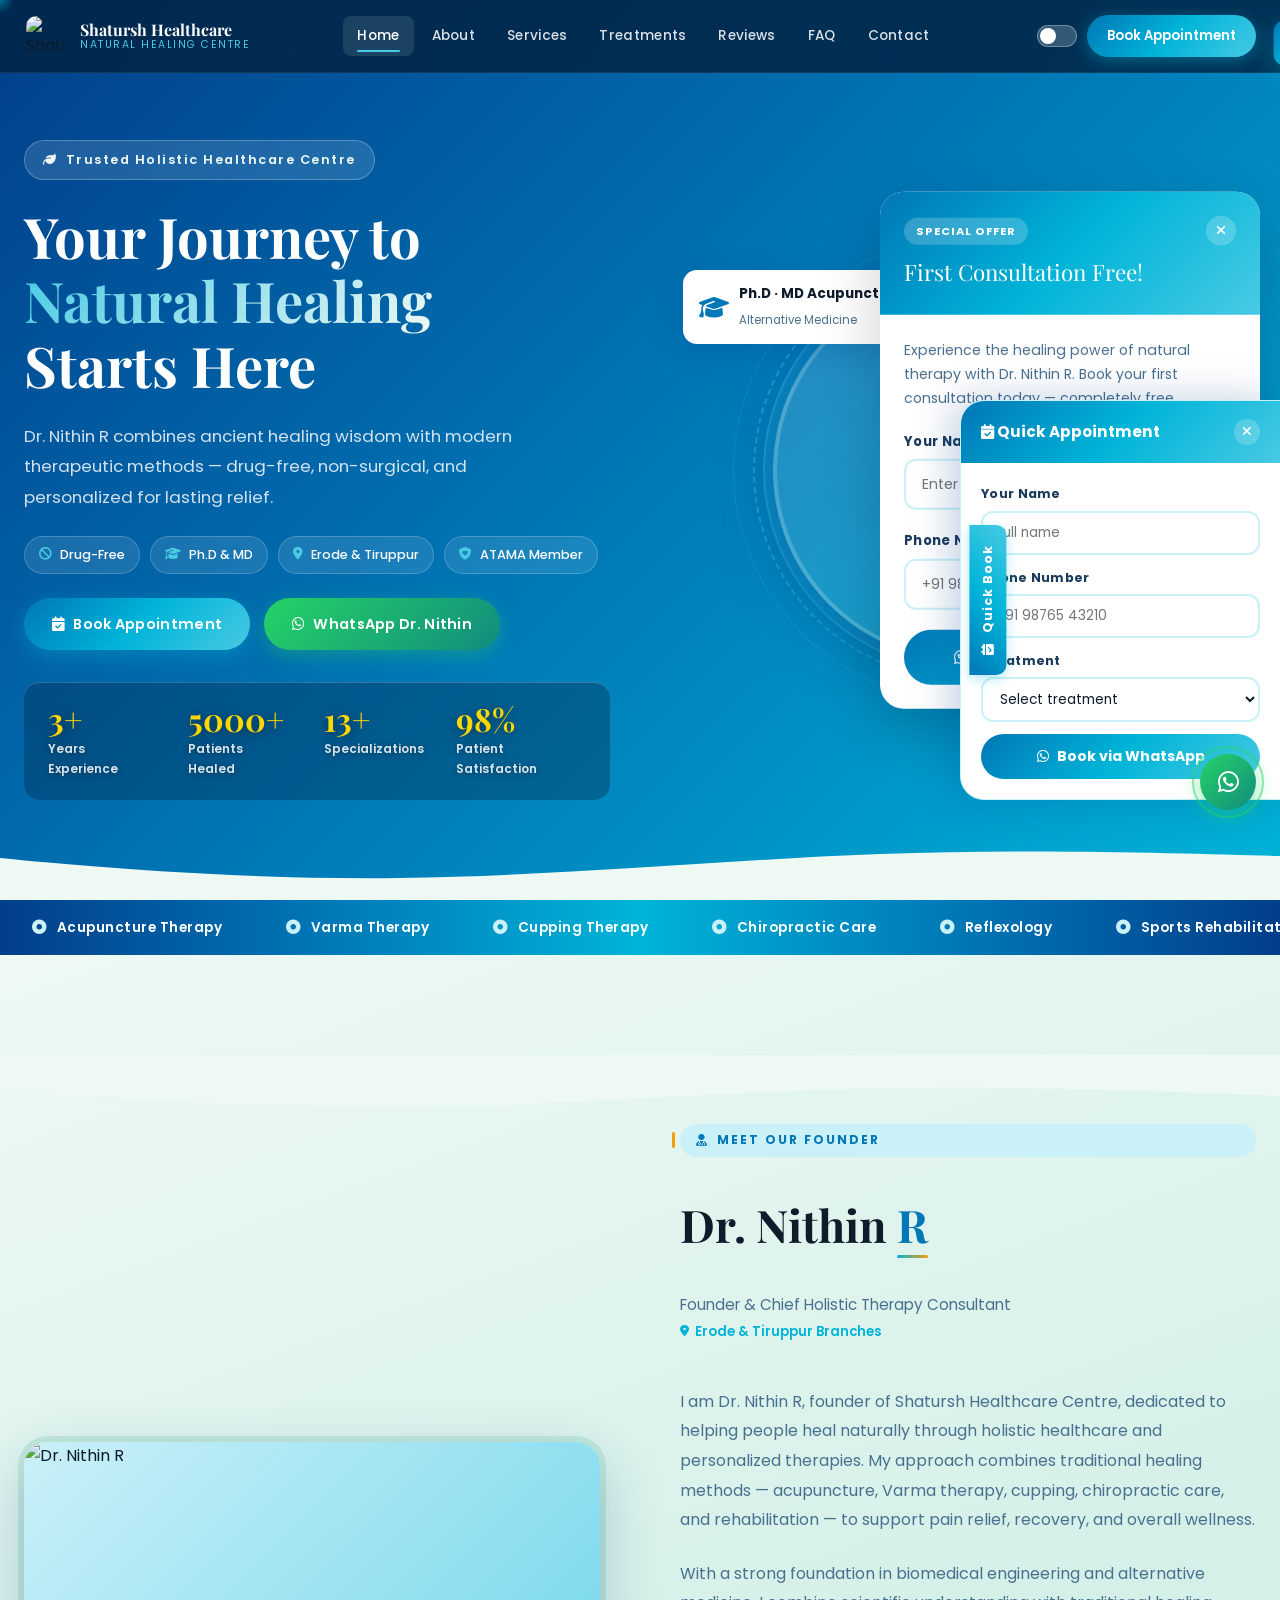
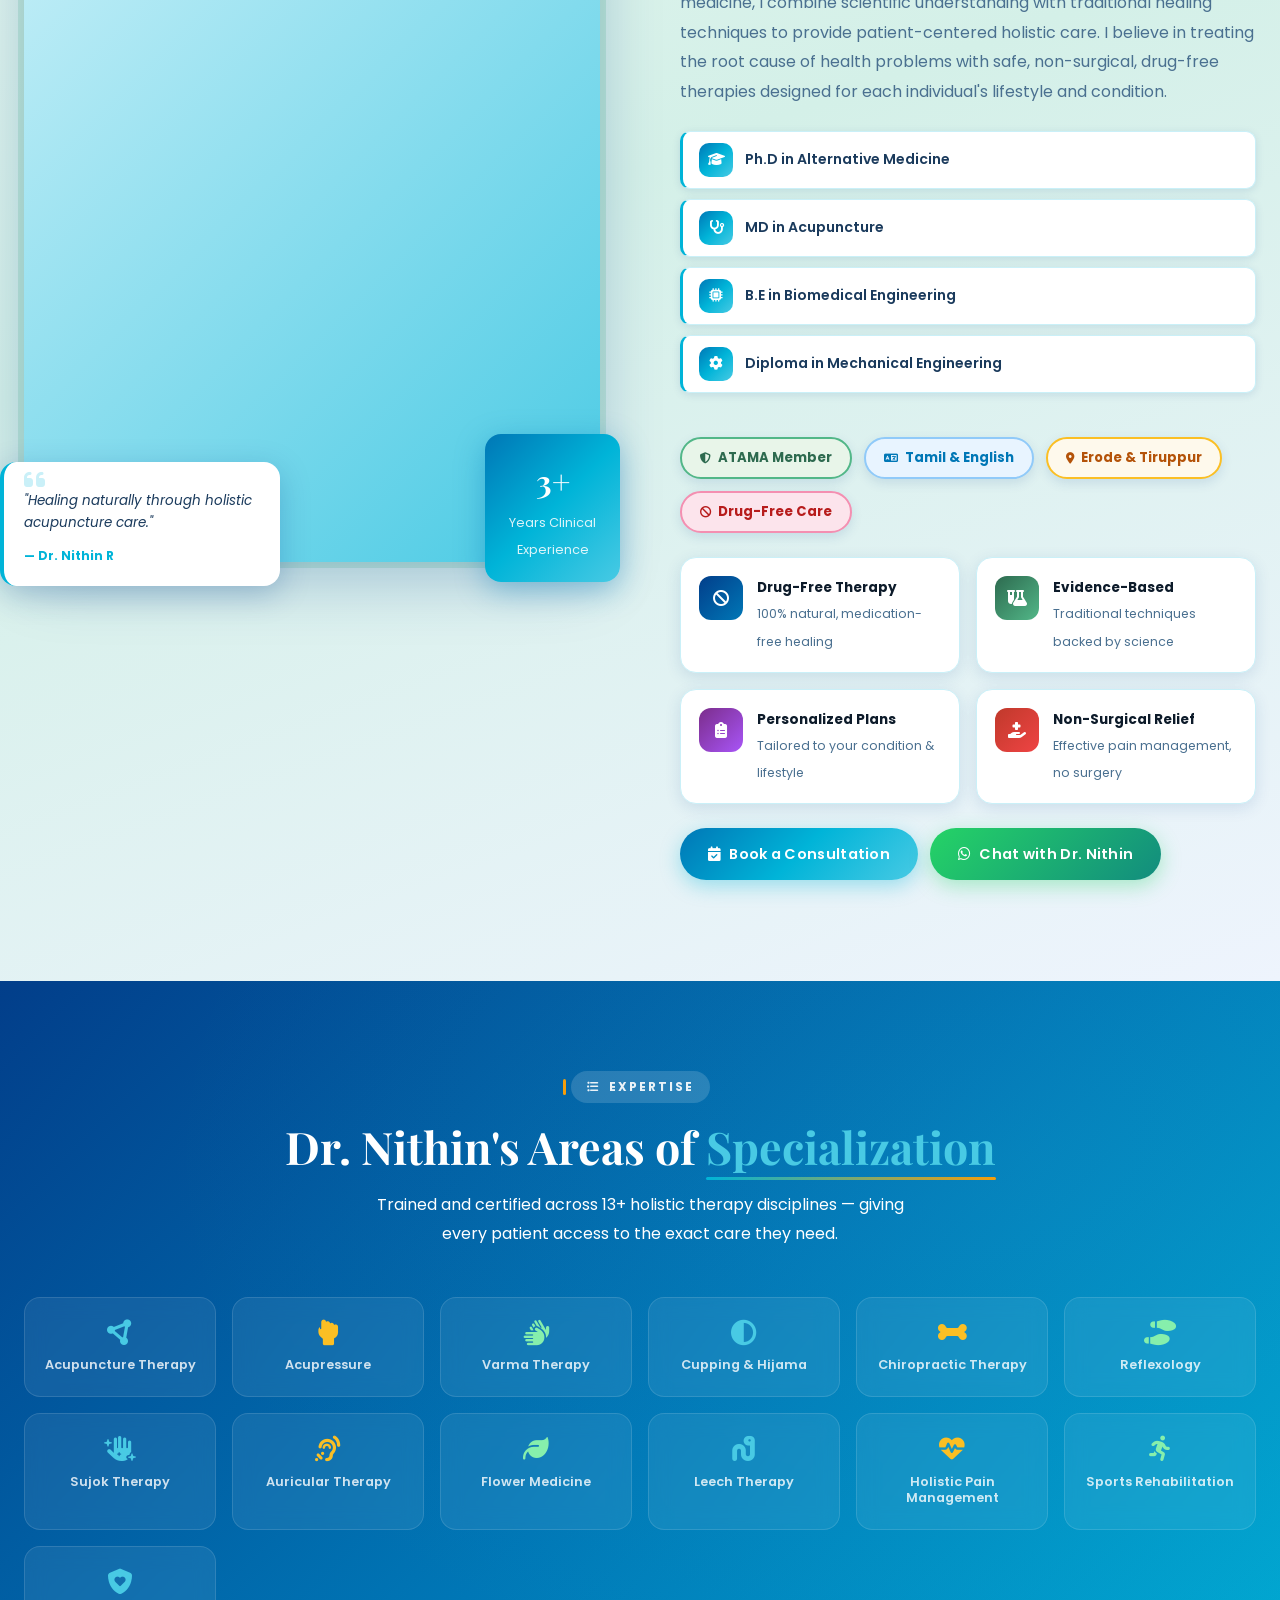
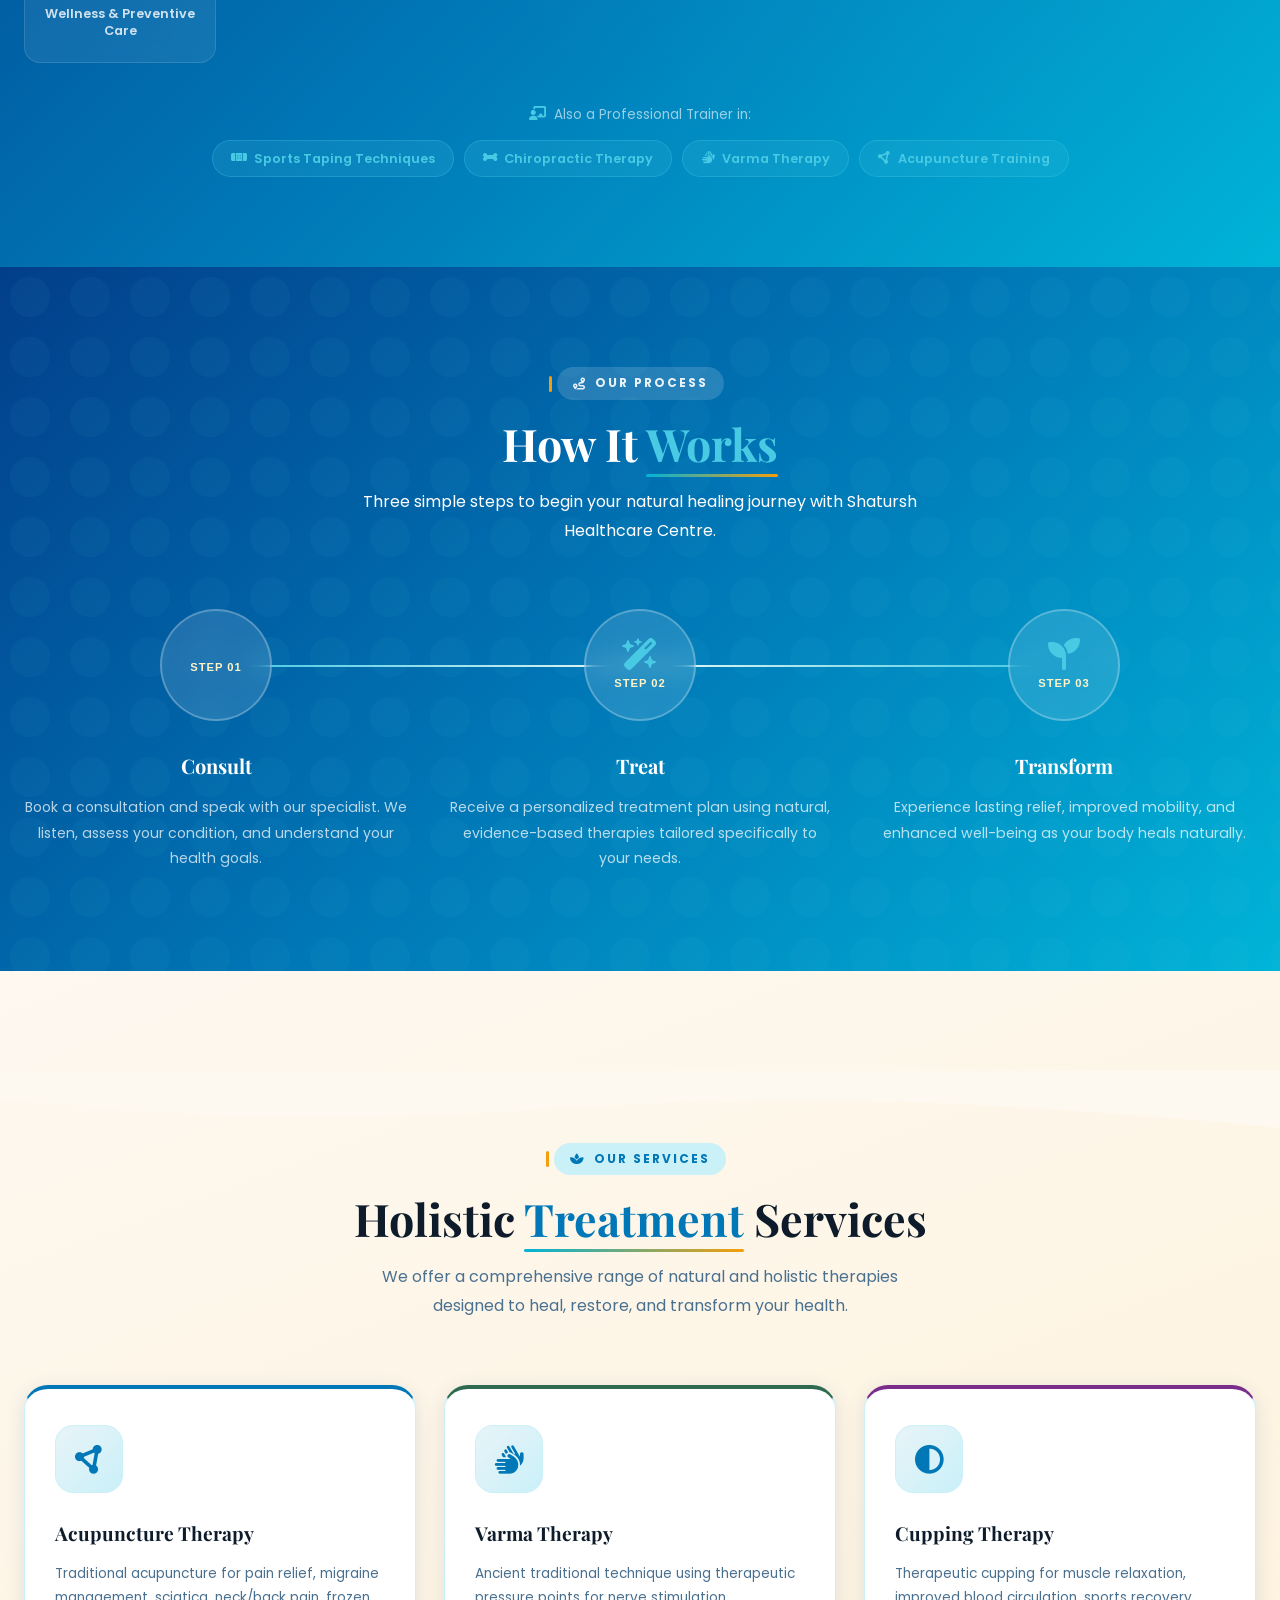
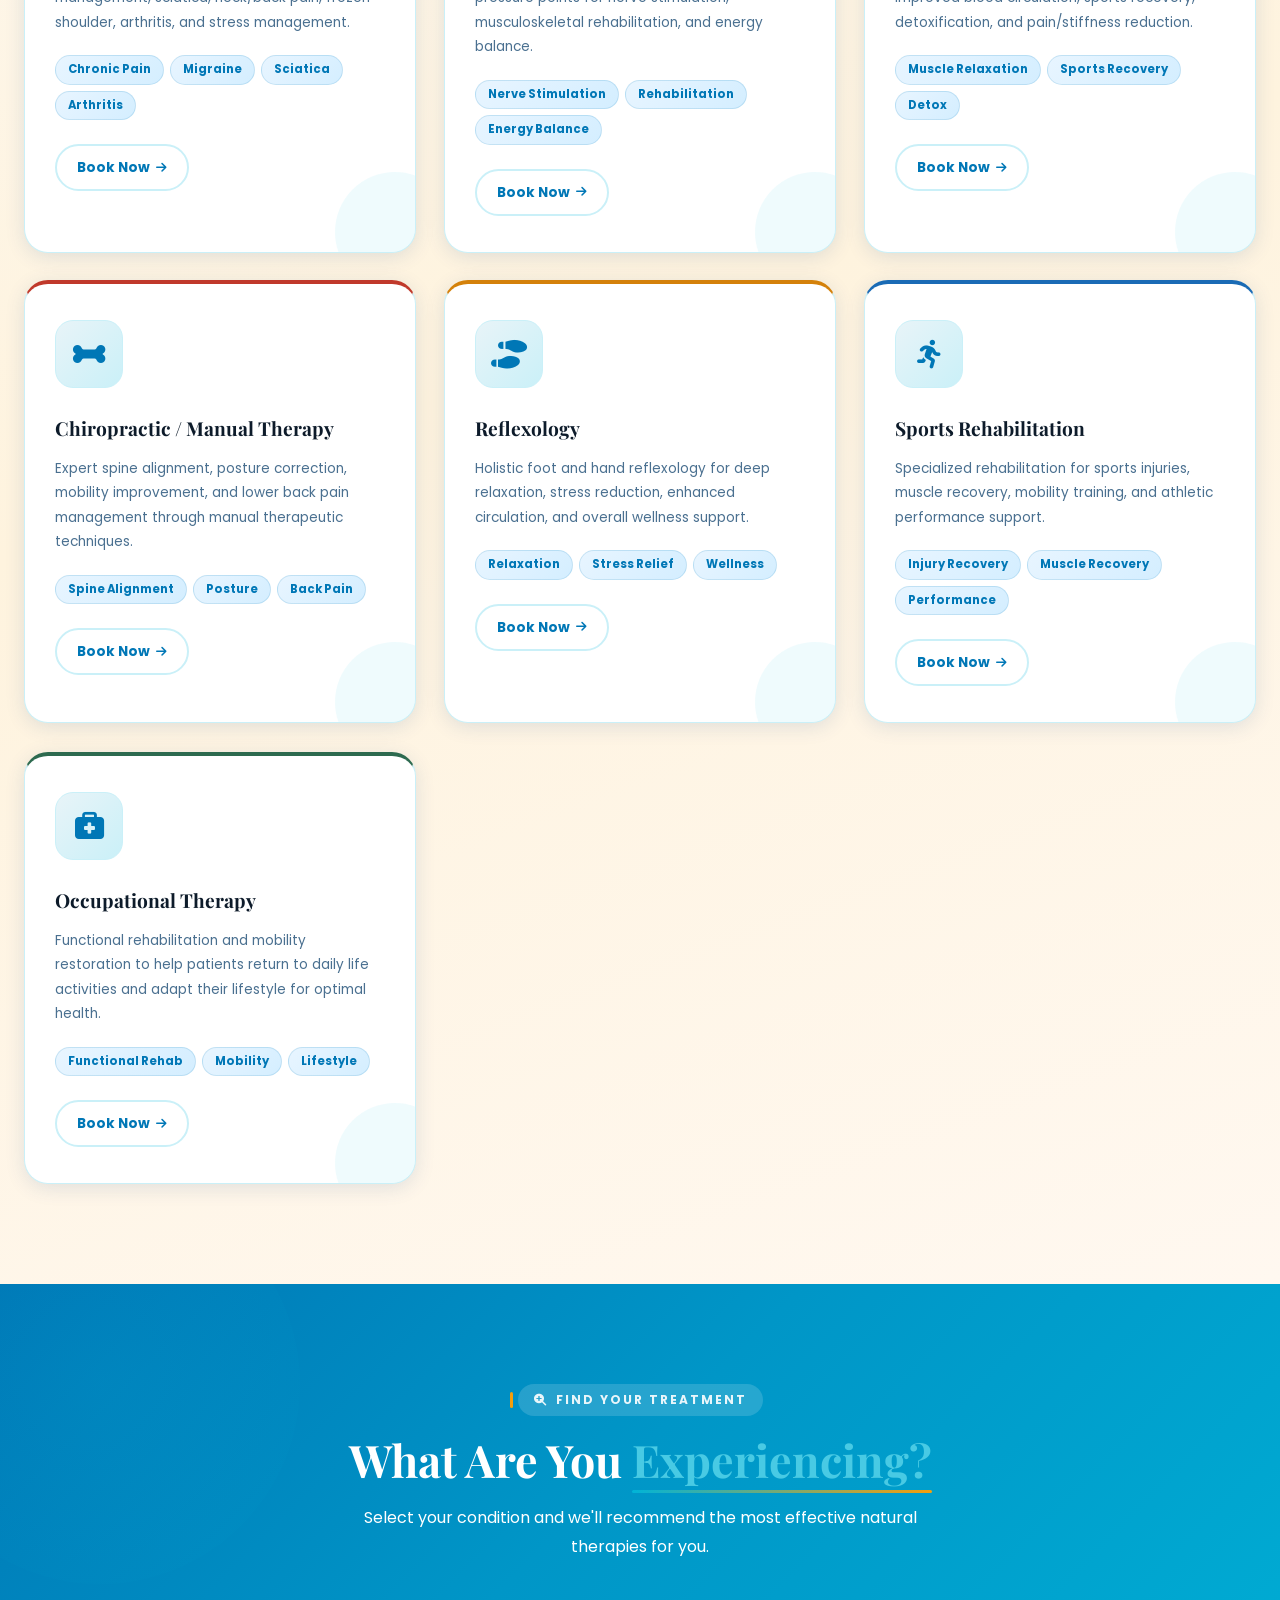
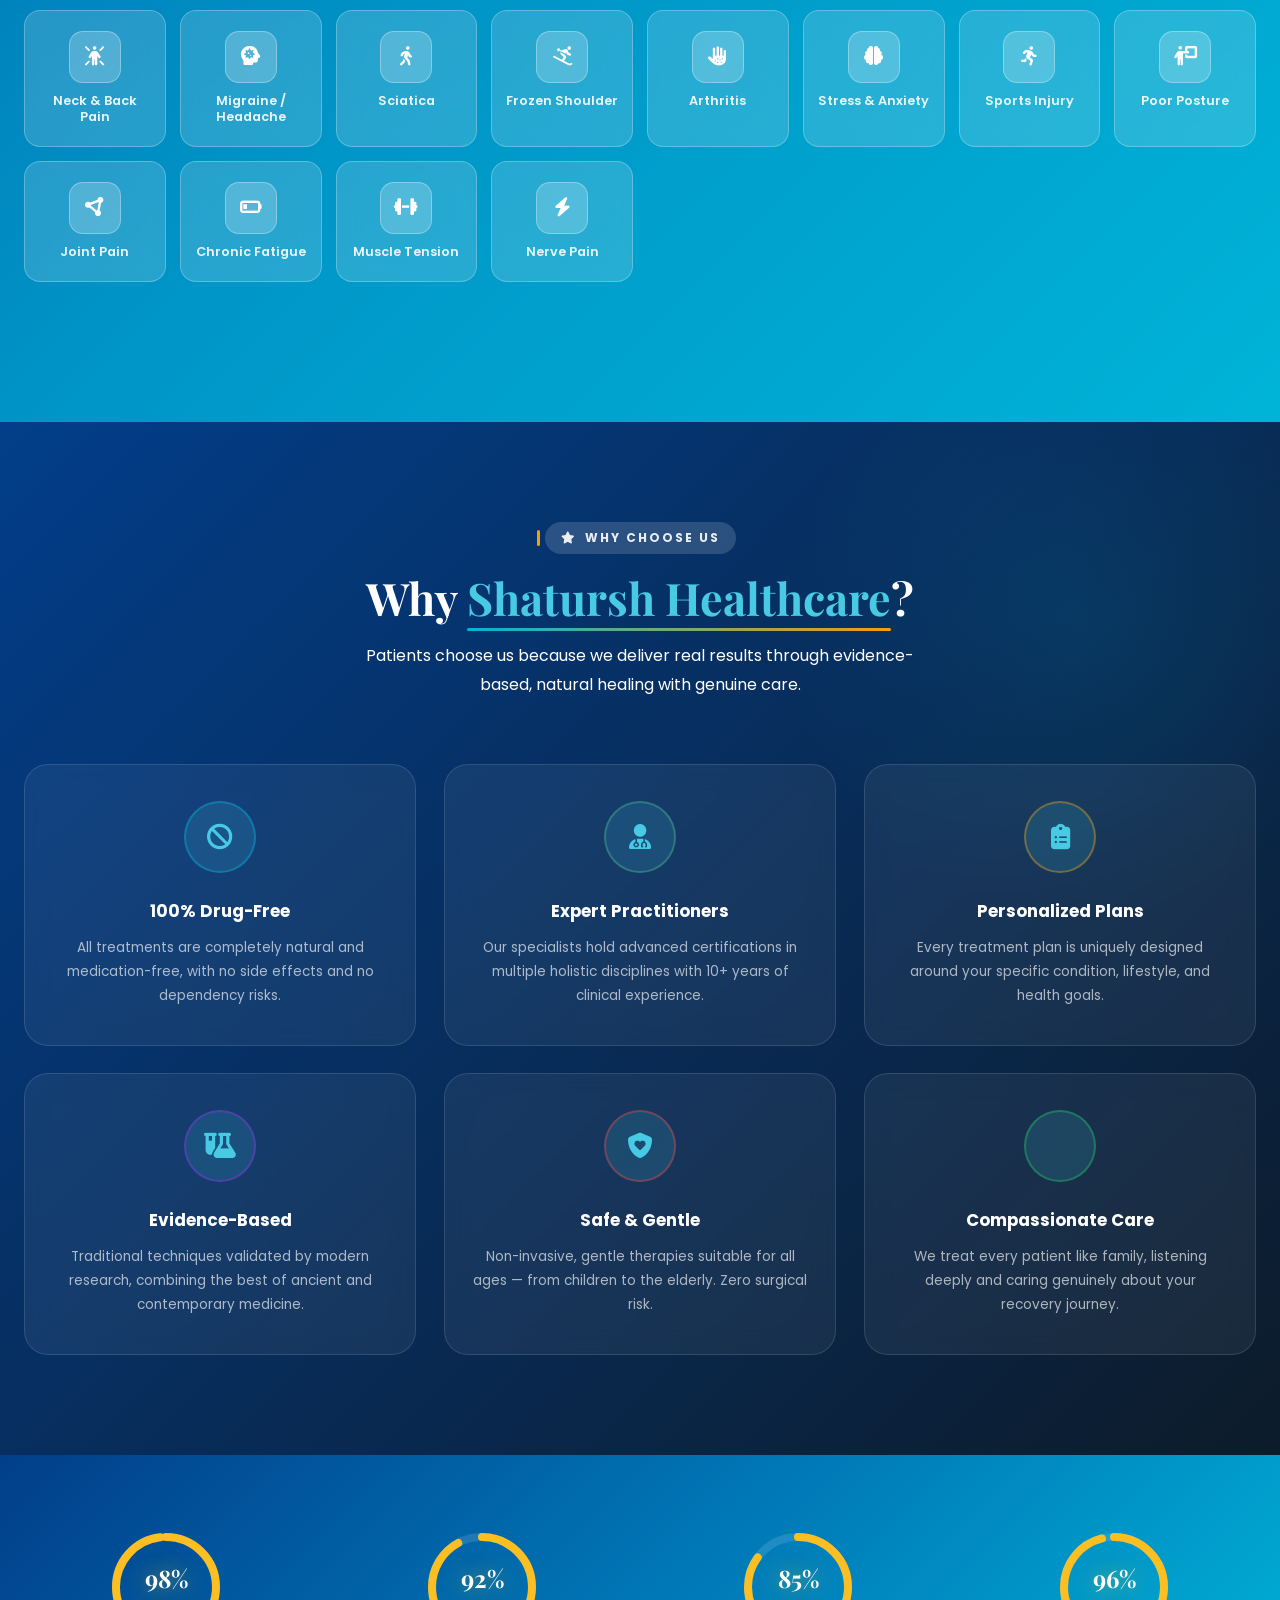
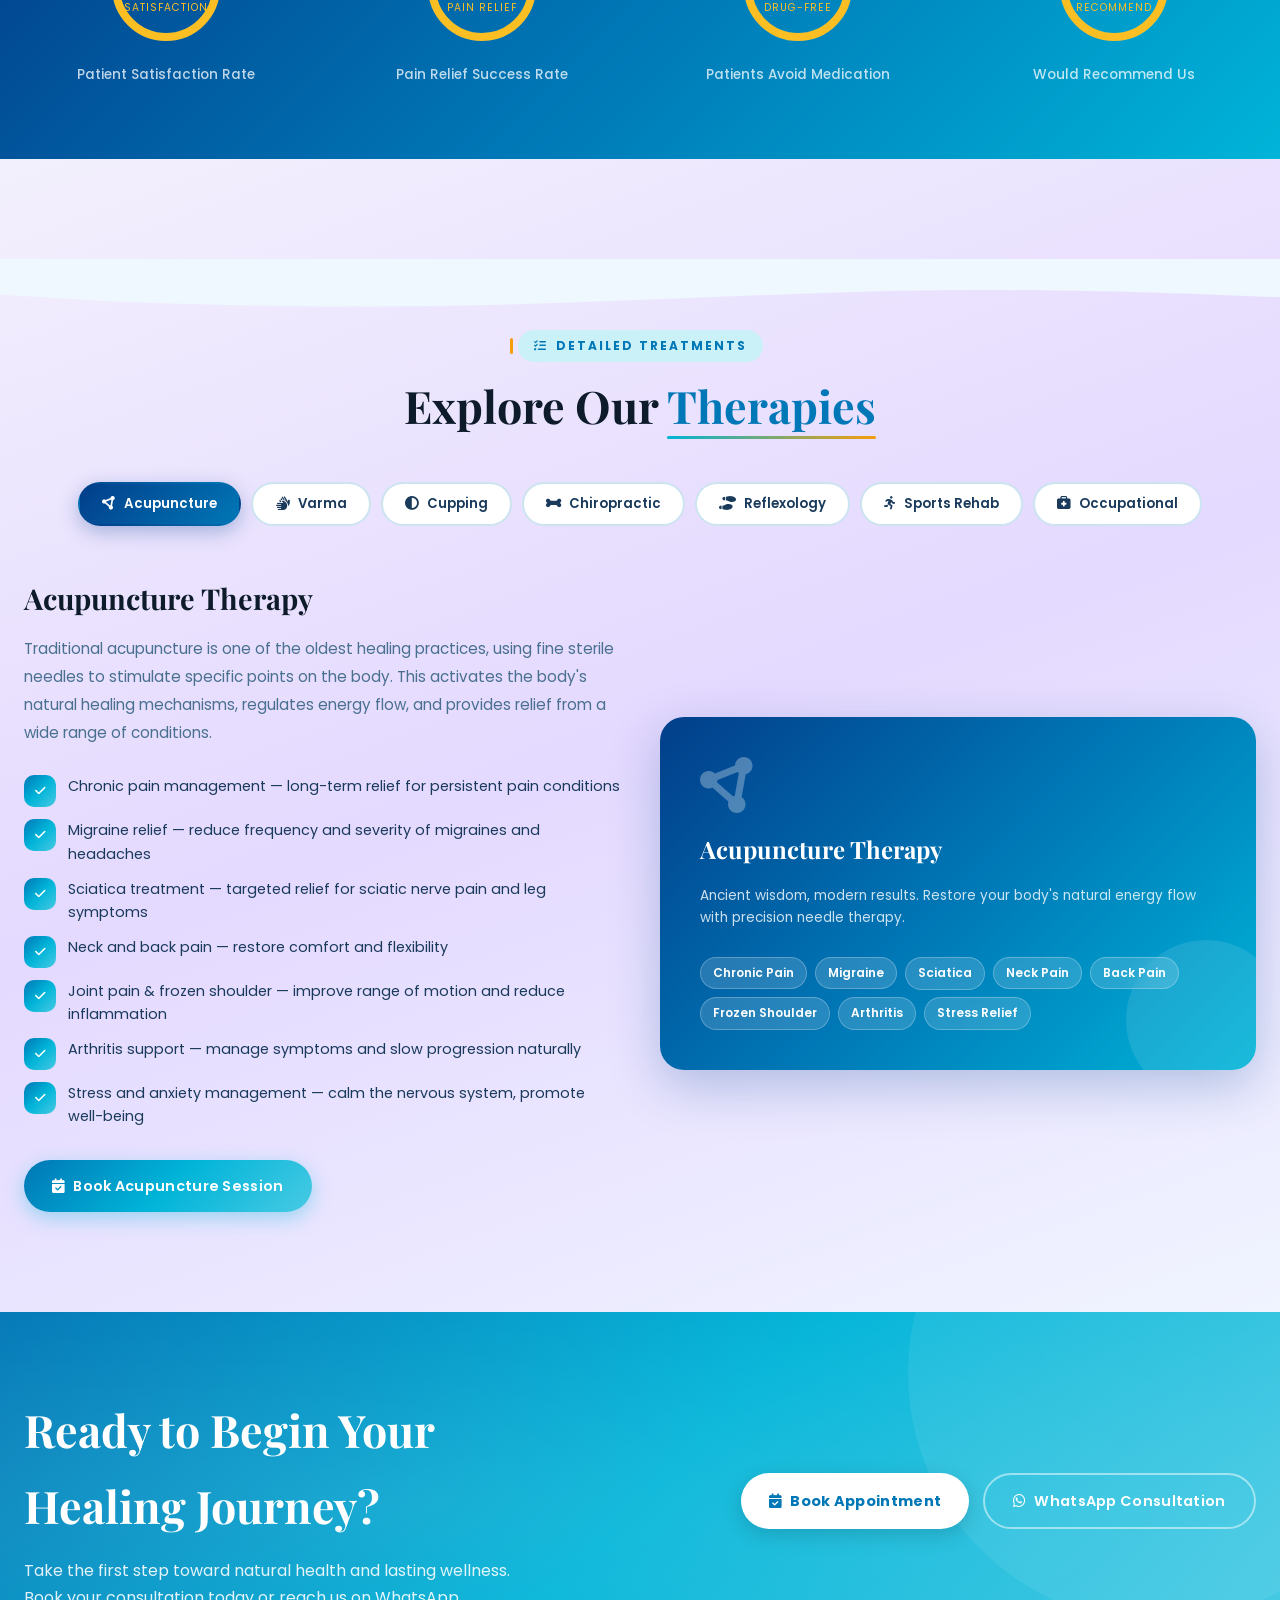
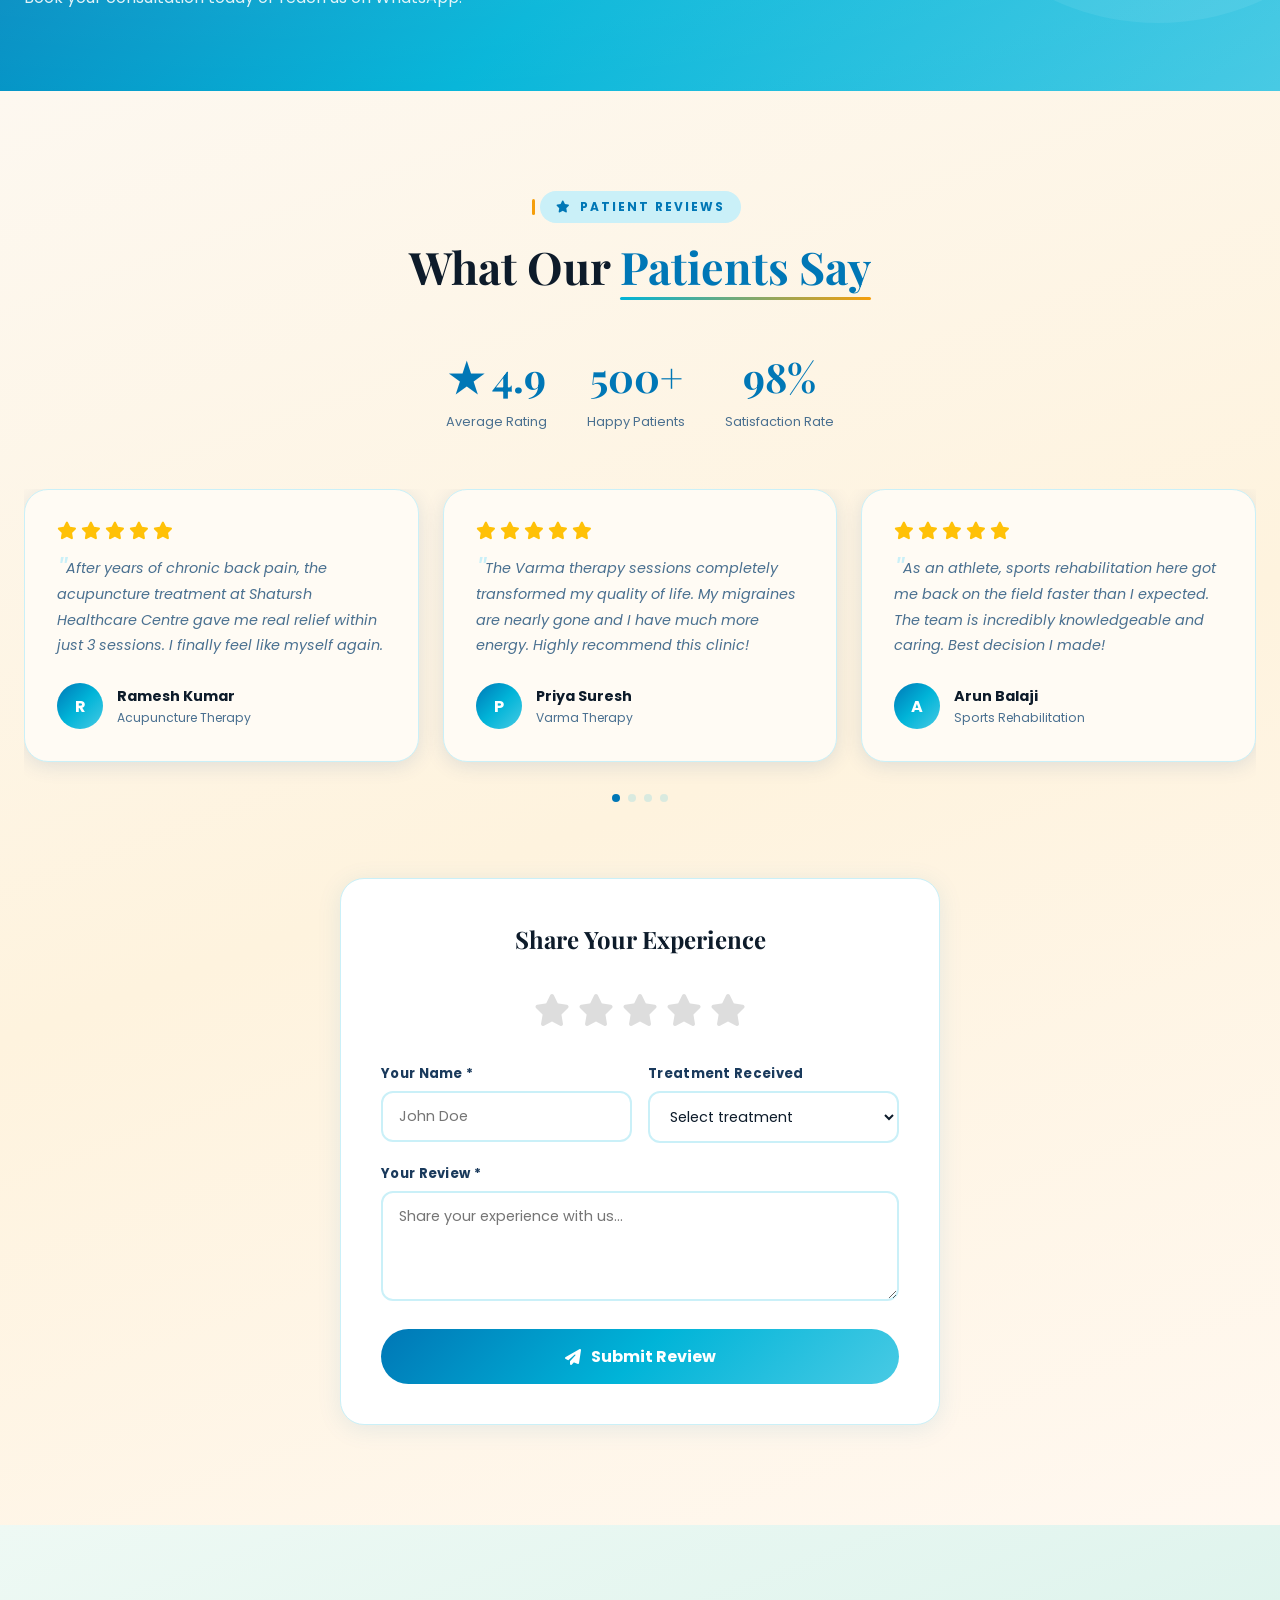
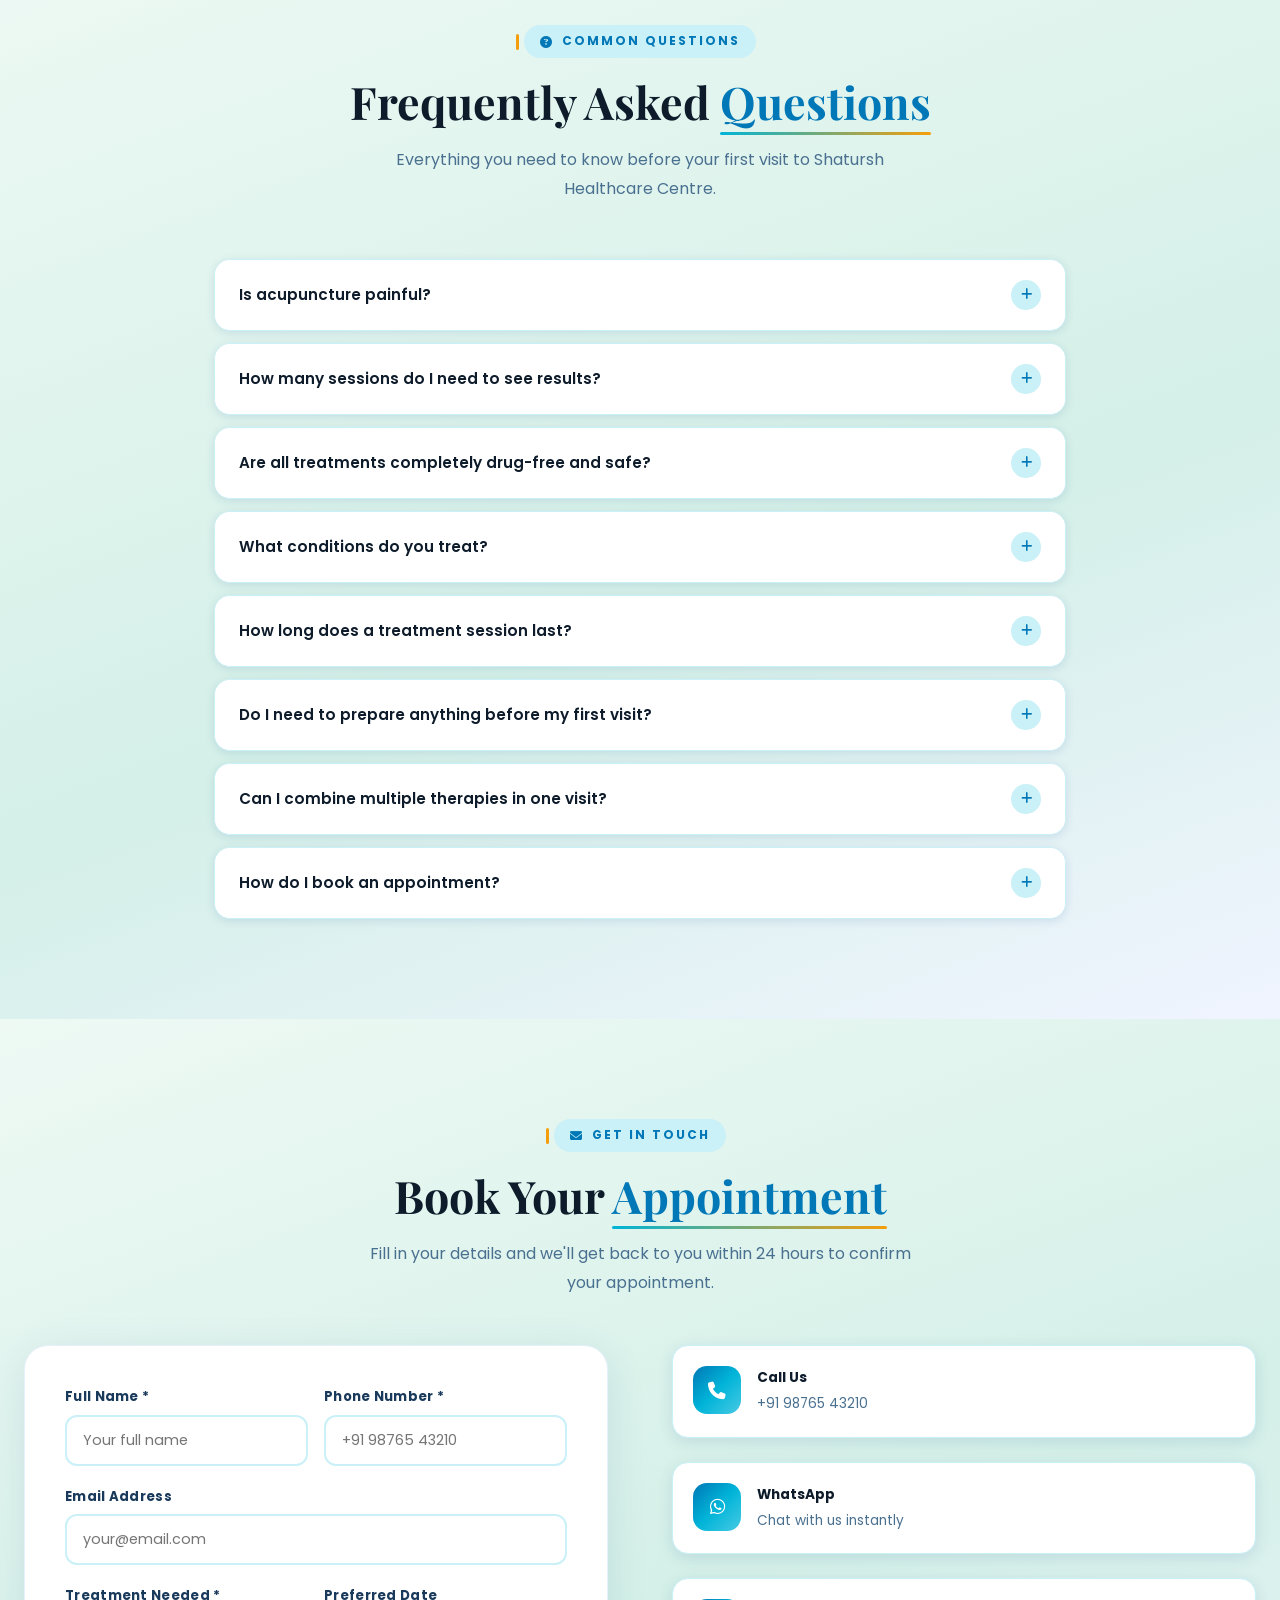
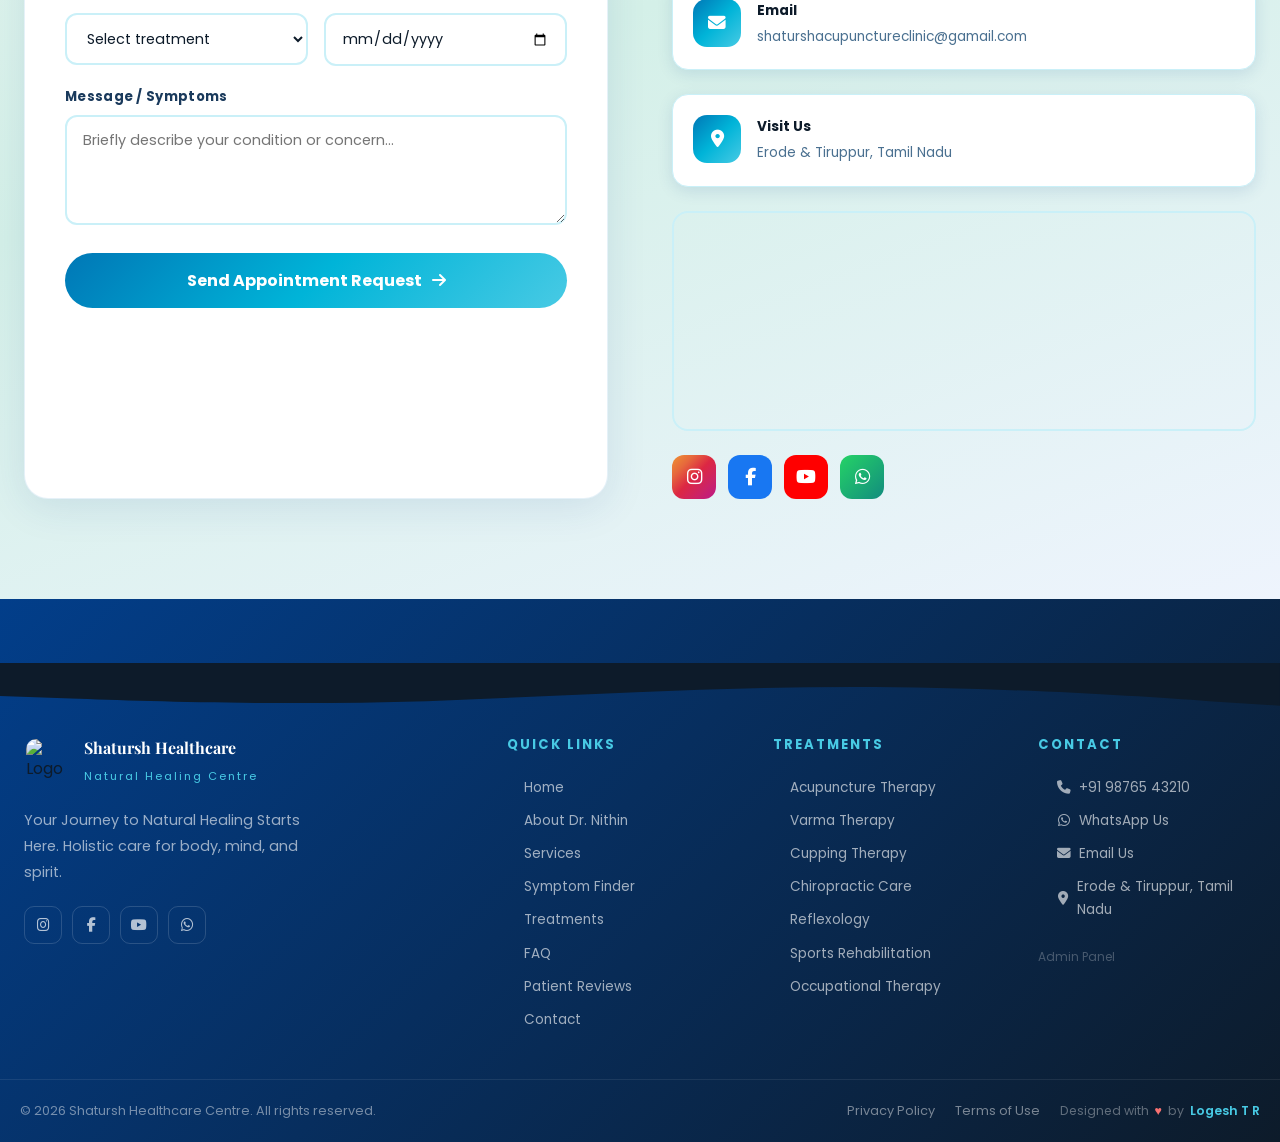
==== commit 5e862632: "Added all imgaes and data details that are needed for the website" ====
--- a/index.html
+++ b/index.html
@@ -16,8 +16,7 @@
   <!-- Font Awesome -->
   <link rel="stylesheet" href="https://cdnjs.cloudflare.com/ajax/libs/font-awesome/6.5.0/css/all.min.css" />
 
-  <!-- AOS -->
-  <link rel="stylesheet" href="https://cdnjs.cloudflare.com/ajax/libs/aos/2.3.4/aos.css" />
+  <!-- AOS replaced by native scroll-reveal in main.js -->
 
   <!-- Swiper -->
   <link rel="stylesheet" href="https://cdn.jsdelivr.net/npm/swiper@11/swiper-bundle.min.css" />
@@ -37,8 +36,12 @@
 <div id="preloader">
   <div class="preloader-bubbles"></div>
   <div class="preloader-logo">
-    <div class="preloader-icon">
-      <i class="fas fa-leaf"></i>
+    <div class="preloader-img-wrap">
+      <img
+        src="https://vzskwrybmhzbshmlosbs.supabase.co/storage/v1/object/public/shaturshacupunctureclinic/Shaturshlogo.png"
+        alt="Shatursh Healthcare Logo"
+        class="preloader-img"
+      />
     </div>
     <div class="preloader-title">Shatursh Healthcare</div>
     <div class="preloader-sub">NATURAL HEALING CENTRE</div>
@@ -96,29 +99,33 @@
 
   <div class="hero-container">
     <!-- LEFT: Content -->
-    <div class="hero-content" data-aos="fade-right" data-aos-duration="800">
+    <div class="hero-content hero-anim-left">
       <div class="hero-badge">
-        <i class="fas fa-circle-dot"></i>
-        Trusted Holistic Healthcare
+        <i class="fas fa-leaf"></i>
+        Trusted Holistic Healthcare Centre
       </div>
 
       <h1 class="hero-title">
-        Welcome to<br />
-        <span class="highlight">Shatursh Healthcare</span><br />
-        Centre
+        Your Journey to<br />
+        <span class="highlight">Natural Healing</span><br />
+        Starts Here
       </h1>
 
+      <!-- Standalone typewriter block
+      <div class="hero-tw-block">
+        <span class="hero-tw-label">We specialize in</span>
+        <span class="hero-tw-word"><span class="hero-typewriter"></span><span class="typewriter-cursor"></span></span>
+      </div> -->
+
       <p class="hero-subtitle">
-        Your Journey to
-        <span class="hero-typewriter-line"><span class="hero-typewriter"></span><span class="typewriter-cursor"></span></span>
-        Starts Here. We combine ancient healing wisdom with modern therapeutic methods to restore your body's natural balance.
+        Dr. Nithin R combines ancient healing wisdom with modern therapeutic methods — drug-free, non-surgical, and personalized for lasting relief.
       </p>
 
       <div class="hero-highlights">
-        <div class="hero-highlight"><i class="fas fa-ban"></i> Drug-Free Therapy</div>
-        <div class="hero-highlight"><i class="fas fa-user-doctor"></i> Experienced Care</div>
-        <div class="hero-highlight"><i class="fas fa-person-rays"></i> Personalized Plans</div>
-        <div class="hero-highlight"><i class="fas fa-hand-holding-medical"></i> Non-Surgical</div>
+        <div class="hero-highlight"><i class="fas fa-ban"></i> Drug-Free</div>
+        <div class="hero-highlight"><i class="fas fa-graduation-cap"></i> Ph.D &amp; MD</div>
+        <div class="hero-highlight"><i class="fas fa-location-dot"></i> Erode &amp; Tiruppur</div>
+        <div class="hero-highlight"><i class="fas fa-shield-heart"></i> ATAMA Member</div>
       </div>
 
       <div class="hero-buttons">
@@ -126,34 +133,31 @@
           <i class="fas fa-calendar-check"></i> Book Appointment
         </a>
         <a href="https://wa.me/" data-whatsapp class="btn btn-green">
-          <i class="fab fa-whatsapp"></i> WhatsApp Us
-        </a>
-        <a href="#services" class="btn btn-secondary">
-          <i class="fas fa-stethoscope"></i> View Treatments
+          <i class="fab fa-whatsapp"></i> WhatsApp Dr. Nithin
         </a>
       </div>
 
       <div class="hero-stats">
         <div class="hero-stat">
-          <div class="hero-stat-value">
-            <span data-count="10" data-suffix="+">10+</span>
+          <div class="hero-stat-value hero-stat-gold">
+            <span data-count="3" data-suffix="+">3+</span>
           </div>
           <div class="hero-stat-label">Years Experience</div>
         </div>
         <div class="hero-stat">
-          <div class="hero-stat-value">
-            <span data-count="5000" data-suffix="+">5000+</span>
+          <div class="hero-stat-value hero-stat-gold">
+            <span data-count="5000" data-suffix="+">500+</span>
           </div>
           <div class="hero-stat-label">Patients Healed</div>
         </div>
         <div class="hero-stat">
-          <div class="hero-stat-value">
-            <span data-count="7" data-suffix="+">7+</span>
-          </div>
-          <div class="hero-stat-label">Treatments</div>
+          <div class="hero-stat-value hero-stat-gold">
+            <span data-count="13" data-suffix="+">13+</span>
+          </div>
+          <div class="hero-stat-label">Specializations</div>
         </div>
         <div class="hero-stat">
-          <div class="hero-stat-value">
+          <div class="hero-stat-value hero-stat-gold">
             <span data-count="98" data-suffix="%">98%</span>
           </div>
           <div class="hero-stat-label">Patient Satisfaction</div>
@@ -162,7 +166,7 @@
     </div>
 
     <!-- RIGHT: Doctor Photo -->
-    <div class="hero-image-wrap" data-aos="fade-left" data-aos-duration="800" data-aos-delay="200">
+    <div class="hero-image-wrap hero-anim-right">
       <div class="hero-photo-frame">
         <div class="hero-photo-ring"></div>
         <div class="hero-photo-ring-2"></div>
@@ -172,14 +176,14 @@
           <img src="https://vzskwrybmhzbshmlosbs.supabase.co/storage/v1/object/public/shaturshacupunctureclinic/dr.nithin.png"
                alt="Dr. Nithin R — Founder, Shatursh Healthcare Centre" />
         </div>
-        <div class="hero-badge-float badge-1" data-aos="zoom-in" data-aos-delay="600">
+        <div class="hero-badge-float badge-1" style="animation:heroBadgePop 0.5s cubic-bezier(0.34,1.56,0.64,1) 0.8s both">
           <i class="fas fa-graduation-cap" style="color:var(--ocean-blue)"></i>
           <div class="hero-badge-float-text">
             <strong>Ph.D · MD Acupuncture</strong>
             <span>Alternative Medicine</span>
           </div>
         </div>
-        <div class="hero-badge-float badge-2" data-aos="zoom-in" data-aos-delay="800">
+        <div class="hero-badge-float badge-2" style="animation:heroBadgePop 0.5s cubic-bezier(0.34,1.56,0.64,1) 1.1s both">
           <i class="fas fa-heart-pulse"></i>
           <div class="hero-badge-float-text">
             <strong>100% Natural</strong>
@@ -336,29 +340,32 @@
       <h2 class="section-title white">Dr. Nithin's Areas of <span style="color:var(--aqua)">Specialization</span></h2>
       <p class="section-desc white" style="margin:0 auto">Trained and certified across 13+ holistic therapy disciplines — giving every patient access to the exact care they need.</p>
     </div>
+    <!-- <p style="color:rgba(255,255,255,0.6);font-size:0.8rem;text-align:center;margin-bottom:20px">
+      <i class="fas fa-hand-pointer"></i> Tap any therapy to learn more
+    </p> -->
     <div class="spec-grid" data-aos="fade-up" data-aos-delay="100">
-      <div class="spec-card"><i class="fas fa-circle-nodes"></i><span>Acupuncture Therapy</span></div>
-      <div class="spec-card"><i class="fas fa-hand-back-fist"></i><span>Acupressure</span></div>
-      <div class="spec-card"><i class="fas fa-hands"></i><span>Varma Therapy</span></div>
-      <div class="spec-card"><i class="fas fa-circle-half-stroke"></i><span>Cupping &amp; Hijama</span></div>
-      <div class="spec-card"><i class="fas fa-bone"></i><span>Chiropractic Therapy</span></div>
-      <div class="spec-card"><i class="fas fa-shoe-prints"></i><span>Reflexology</span></div>
-      <div class="spec-card"><i class="fas fa-hand-sparkles"></i><span>Sujok Therapy</span></div>
-      <div class="spec-card"><i class="fas fa-ear-listen"></i><span>Auricular Therapy</span></div>
-      <div class="spec-card"><i class="fas fa-leaf"></i><span>Flower Medicine</span></div>
-      <div class="spec-card"><i class="fas fa-worm"></i><span>Leech Therapy</span></div>
-      <div class="spec-card"><i class="fas fa-heart-pulse"></i><span>Holistic Pain Management</span></div>
-      <div class="spec-card"><i class="fas fa-person-running"></i><span>Sports Rehabilitation</span></div>
-      <div class="spec-card"><i class="fas fa-shield-heart"></i><span>Wellness &amp; Preventive Care</span></div>
+      <div class="spec-card" data-spec="acupuncture" style="cursor:pointer"><i class="fas fa-circle-nodes"></i><span>Acupuncture Therapy</span></div>
+      <div class="spec-card" data-spec="acupressure" style="cursor:pointer"><i class="fas fa-hand-back-fist"></i><span>Acupressure</span></div>
+      <div class="spec-card" data-spec="varma" style="cursor:pointer"><i class="fas fa-hands"></i><span>Varma Therapy</span></div>
+      <div class="spec-card" data-spec="cupping" style="cursor:pointer"><i class="fas fa-circle-half-stroke"></i><span>Cupping &amp; Hijama</span></div>
+      <div class="spec-card" data-spec="chiro" style="cursor:pointer"><i class="fas fa-bone"></i><span>Chiropractic Therapy</span></div>
+      <div class="spec-card" data-spec="reflexology" style="cursor:pointer"><i class="fas fa-shoe-prints"></i><span>Reflexology</span></div>
+      <div class="spec-card" data-spec="sujok" style="cursor:pointer"><i class="fas fa-hand-sparkles"></i><span>Sujok Therapy</span></div>
+      <div class="spec-card" data-spec="auricular" style="cursor:pointer"><i class="fas fa-ear-listen"></i><span>Auricular Therapy</span></div>
+      <div class="spec-card" data-spec="flower" style="cursor:pointer"><i class="fas fa-leaf"></i><span>Flower Medicine</span></div>
+      <div class="spec-card" data-spec="leech" style="cursor:pointer"><i class="fas fa-worm"></i><span>Leech Therapy</span></div>
+      <div class="spec-card" data-spec="pain" style="cursor:pointer"><i class="fas fa-heart-pulse"></i><span>Holistic Pain Management</span></div>
+      <div class="spec-card" data-spec="sports" style="cursor:pointer"><i class="fas fa-person-running"></i><span>Sports Rehabilitation</span></div>
+      <div class="spec-card" data-spec="wellness" style="cursor:pointer"><i class="fas fa-shield-heart"></i><span>Wellness &amp; Preventive Care</span></div>
     </div>
     <!-- Training chips -->
     <div class="spec-training" data-aos="fade-up" data-aos-delay="200">
       <p class="spec-training-label"><i class="fas fa-chalkboard-user"></i> Also a Professional Trainer in:</p>
       <div class="spec-training-tags">
-        <span>Sports Taping Techniques</span>
-        <span>Chiropractic Therapy</span>
-        <span>Varma Therapy</span>
-        <span>Acupuncture Training</span>
+        <span data-spec="sports_tape" style="cursor:pointer" title="Click to learn more"><i class="fas fa-bandage"></i> Sports Taping Techniques</span>
+        <span data-spec="chiro_train" style="cursor:pointer" title="Click to learn more"><i class="fas fa-bone"></i> Chiropractic Therapy</span>
+        <span data-spec="varma_train" style="cursor:pointer" title="Click to learn more"><i class="fas fa-hands"></i> Varma Therapy</span>
+        <span data-spec="acu_train"   style="cursor:pointer" title="Click to learn more"><i class="fas fa-circle-nodes"></i> Acupuncture Training</span>
       </div>
     </div>
   </div>
@@ -525,9 +532,9 @@
 <section id="symptom-finder" class="symptom-section">
   <div class="symptom-container">
     <div class="symptom-header" data-aos="fade-up">
-      <div class="section-label"><i class="fas fa-magnifying-glass-plus"></i> Find Your Treatment</div>
-      <h2 class="section-title">What Are You <span>Experiencing?</span></h2>
-      <p class="section-desc" style="margin:0 auto">Select your condition below and we'll recommend the most effective natural therapies for you.</p>
+      <div class="section-label white"><i class="fas fa-magnifying-glass-plus"></i> Find Your Treatment</div>
+      <h2 class="section-title white">What Are You <span style="color:var(--aqua)">Experiencing?</span></h2>
+      <p class="section-desc white" style="margin:0 auto">Select your condition and we'll recommend the most effective natural therapies for you.</p>
     </div>
 
     <div class="symptom-grid" data-aos="fade-up" data-aos-delay="100">
@@ -715,7 +722,7 @@
     </div>
 
     <!-- Panels -->
-    <div id="tab-acupuncture" class="tab-panel active" data-aos="fade-up">
+    <div id="tab-acupuncture" class="tab-panel active">
       <div class="treatment-panel-grid">
         <div class="treatment-info">
           <h3 class="treatment-info-title">Acupuncture Therapy</h3>
@@ -1396,13 +1403,13 @@
         <div class="contact-info-icon"><i class="fas fa-location-dot"></i></div>
         <div class="contact-info-text">
           <strong>Visit Us</strong>
-          <span data-config="clinic.address">No. 123, Healthcare Avenue, Chennai</span>
+          <span data-config="clinic.address">Tiruppur & Erode</span>
         </div>
       </div>
       <div class="contact-map">
         <iframe
-          src="https://www.openstreetmap.org/export/embed.html?bbox=80.2707%2C13.0827%2C80.2907%2C13.0927&layer=mapnik"
-          allowfullscreen loading="lazy" title="Clinic Location">
+          data-src="https://www.openstreetmap.org/export/embed.html?bbox=77.6807%2C11.3327%2C77.7407%2C11.3727&layer=mapnik"
+          title="Clinic Location — Erode" style="border:0;width:100%;height:100%">
         </iframe>
       </div>
       <div class="contact-social">
@@ -1487,7 +1494,7 @@
         <a href="#" data-phone><i class="fas fa-phone fa-fw"></i> <span class="config-phone-text">+91 98765 43210</span></a>
         <a href="https://wa.me/" data-whatsapp><i class="fab fa-whatsapp fa-fw"></i> WhatsApp Us</a>
         <a href="#" data-email><i class="fas fa-envelope fa-fw"></i> Email Us</a>
-        <a href="#"><i class="fas fa-location-dot fa-fw"></i> <span data-config="clinic.address">Chennai, Tamil Nadu</span></a>
+        <a href="#"><i class="fas fa-location-dot fa-fw"></i> <span data-config="clinic.address">Tiruppur & Erode, Tamil Nadu</span></a>
       </div>
       <div style="margin-top:20px">
         <a href="admin.html" style="font-size:0.75rem;color:rgba(255,255,255,0.25)">Admin Panel</a>
@@ -1497,7 +1504,7 @@
 
   <div class="footer-bottom">
     <p class="footer-bottom-text">
-      © 2025 Shatursh Healthcare Centre. All rights reserved.
+      © 2026 Shatursh Healthcare Centre. All rights reserved.
     </p>
     <div style="display:flex;align-items:center;gap:20px;flex-wrap:wrap">
       <div class="footer-bottom-links">
@@ -1558,6 +1565,20 @@
   </div>
 </div>
 
+<!-- ======================== SPECIALIZATION MODAL ======================== -->
+<div id="spec-modal" class="spec-modal-overlay" role="dialog" aria-modal="true">
+  <div class="spec-modal-card">
+    <button class="spec-modal-close" aria-label="Close"><i class="fas fa-times"></i></button>
+    <div class="spec-modal-icon"><i id="spec-modal-icon" class="fas fa-circle-nodes"></i></div>
+    <span class="spec-modal-badge">Dr. Nithin R — Specialization</span>
+    <h3 class="spec-modal-title" id="spec-modal-title">Acupuncture Therapy</h3>
+    <ul class="spec-modal-points" id="spec-modal-points"></ul>
+    <a href="#contact" class="spec-modal-btn" id="spec-modal-btn">
+      <i class="fas fa-calendar-check"></i> Book This Treatment
+    </a>
+  </div>
+</div>
+
 <!-- Confetti Canvas -->
 <canvas id="confetti-canvas" style="position:fixed;inset:0;pointer-events:none;z-index:9998;display:block"></canvas>
 
@@ -1598,8 +1619,7 @@
 <!-- Particles.js -->
 <script src="https://cdn.jsdelivr.net/npm/particles.js@2.0.0/particles.min.js"></script>
 
-<!-- AOS -->
-<script src="https://cdnjs.cloudflare.com/ajax/libs/aos/2.3.4/aos.min.js"></script>
+<!-- AOS replaced by native scroll-reveal -->
 
 <!-- Swiper -->
 <script src="https://cdn.jsdelivr.net/npm/swiper@11/swiper-bundle.min.js"></script>
--- a/css/style.css
+++ b/css/style.css
@@ -12,8 +12,14 @@
   --mint: #90e0ef;
   --pale-blue: #caf0f8;
   --white: #ffffff;
-  --off-white: #f0f8ff;
-  --light-bg: #e8f4f8;
+  --off-white: #f0faf6;
+  --light-bg: #eef4fd;
+  --cream: #fdf8f0;
+  --mint: #eef9f4;
+  --lavender: #f3f0fd;
+  --pearl: #eef4fd;
+  --gold: #f59e0b;
+  --gold-light: #fef3c7;
   --nature-green: #2d6a4f;
   --seafoam: #52b788;
   --text-dark: #0d1b2a;
@@ -61,9 +67,16 @@
   background: var(--gradient-hero);
   display: flex; flex-direction: column;
   align-items: center; justify-content: center;
-  gap: 24px; transition: opacity 0.6s ease, visibility 0.6s ease;
-}
-#preloader.hide { opacity: 0; visibility: hidden; }
+  gap: 24px;
+  transition: opacity 0.7s ease, visibility 0.7s ease;
+  /* CSS fallback: auto-hide after 3.5s even if JS fails */
+  animation: preloaderAutoHide 0.7s ease forwards 3.5s;
+}
+@keyframes preloaderAutoHide {
+  to { opacity: 0; visibility: hidden; pointer-events: none; }
+}
+#preloader.hide { opacity: 0; visibility: hidden; pointer-events: none; }
+#preloader.hide * { pointer-events: none; }
 .preloader-logo {
   display: flex; flex-direction: column; align-items: center; gap: 12px;
 }
@@ -75,6 +88,21 @@
   animation: preloaderPulse 1.5s ease-in-out infinite;
 }
 .preloader-icon i { font-size: 36px; color: var(--white); }
+.preloader-img-wrap {
+  width: 120px; height: 120px;
+  border-radius: 24px;
+  background: rgba(255,255,255,0.12);
+  border: 2px solid rgba(255,255,255,0.25);
+  display: flex; align-items: center; justify-content: center;
+  padding: 10px;
+  animation: preloaderPulse 1.5s ease-in-out infinite;
+  box-shadow: 0 8px 32px rgba(0,0,0,0.2);
+}
+.preloader-img {
+  width: 100%; height: 100%;
+  object-fit: contain; border-radius: 16px;
+  filter: drop-shadow(0 4px 12px rgba(0,0,0,0.25));
+}
 .preloader-title {
   font-family: var(--font-head); font-size: 1.8rem; color: var(--white);
   letter-spacing: 2px; text-align: center;
@@ -120,14 +148,19 @@
 /* ----- NAVIGATION ----- */
 #navbar {
   position: fixed; top: 0; left: 0; right: 0; z-index: 1000;
-  padding: 18px 0;
+  padding: 14px 0;
+  /* Always-on background — readable over any section colour */
+  background: rgba(2, 38, 71, 0.88);
+  backdrop-filter: blur(18px);
+  -webkit-backdrop-filter: blur(18px);
+  border-bottom: 1px solid rgba(255,255,255,0.07);
   transition: var(--transition);
 }
 #navbar.scrolled {
-  background: rgba(2, 38, 71, 0.96);
-  backdrop-filter: blur(20px);
-  padding: 12px 0;
-  box-shadow: 0 4px 30px var(--shadow-deep);
+  background: rgba(2, 38, 71, 0.98);
+  padding: 10px 0;
+  box-shadow: 0 4px 30px rgba(2,38,71,0.4);
+  border-bottom-color: rgba(72,202,228,0.15);
 }
 .nav-container {
   max-width: 1280px; margin: 0 auto; padding: 0 24px;
@@ -259,6 +292,35 @@
 .section-title.white, .section-desc.white { color: var(--white); }
 .section-label.white { background: rgba(255,255,255,0.15); color: rgba(255,255,255,0.9); }
 
+/* ----- HERO TYPEWRITER BLOCK ----- */
+.hero-tw-block {
+  display: flex; align-items: center; gap: 10px;
+  background: rgba(255,255,255,0.12); backdrop-filter: blur(10px);
+  border: 1px solid rgba(255,255,255,0.25);
+  padding: 12px 22px; border-radius: 50px; width: fit-content;
+  margin-bottom: 4px; flex-wrap: nowrap;
+}
+.hero-tw-label {
+  font-size: 0.85rem; color: rgba(255,255,255,0.8); font-weight: 500;
+  white-space: nowrap;
+}
+.hero-tw-word {
+  font-size: 1rem; font-weight: 800;
+  color: #ffd700 !important;          /* hard gold — no variable needed */
+  display: inline-flex; align-items: center;
+  text-shadow: 0 0 16px rgba(255,215,0,0.6);
+  letter-spacing: 0.5px; min-width: 180px; min-height: 1.3em;
+}
+.hero-typewriter { color: #ffd700 !important; font-weight: 800; }
+.typewriter-cursor {
+  display: inline-block; width: 2px; height: 1em;
+  background: #ffd700; margin-left: 2px;
+  animation: blink 0.8s step-end infinite;
+  flex-shrink: 0;
+}
+.hero-stat-gold { color: #ffd700 !important; }
+.hero-stat-gold span { color: #ffd700 !important; }
+
 /* ----- HERO ----- */
 .hero {
   min-height: 100vh; position: relative;
@@ -269,8 +331,8 @@
   position: absolute; inset: 0; z-index: 0;
 }
 .hero-water-overlay {
-  position: absolute; bottom: 0; left: 0; right: 0; height: 200px; z-index: 1;
-  background: url("data:image/svg+xml,%3Csvg xmlns='http://www.w3.org/2000/svg' viewBox='0 0 1440 200'%3E%3Cpath fill='%23f0f8ff' fill-opacity='1' d='M0,100L48,90C96,80,192,60,288,65C384,70,480,100,576,105C672,110,768,90,864,80C960,70,1056,70,1152,80C1248,90,1344,110,1392,120L1440,130L1440,200L1392,200C1344,200,1248,200,1152,200C1056,200,960,200,864,200C768,200,672,200,576,200C480,200,384,200,288,200C192,200,96,200,48,200L0,200Z'%3E%3C/path%3E%3C/svg%3E") no-repeat bottom center/cover;
+  position: absolute; bottom: 0; left: 0; right: 0; height: 90px; z-index: 1;
+  background: url("data:image/svg+xml,%3Csvg xmlns='http://www.w3.org/2000/svg' viewBox='0 0 1440 90'%3E%3Cpath fill='%23eef9f4' fill-opacity='1' d='M0,40L80,48C160,56,320,70,480,68C640,66,800,50,960,44C1120,38,1280,44,1360,46L1440,48L1440,90L1360,90C1280,90,1120,90,960,90C800,90,640,90,480,90C320,90,160,90,80,90L0,90Z'%3E%3C/path%3E%3C/svg%3E") no-repeat bottom center/cover;
 }
 .hero-container {
   position: relative; z-index: 2;
@@ -374,9 +436,16 @@
   box-shadow: 0 8px 30px var(--shadow-deep);
   display: flex; align-items: center; gap: 10px;
   animation: float 4s ease-in-out infinite;
-}
-.hero-badge-float.badge-1 { top: 20px; left: -40px; }
-.hero-badge-float.badge-2 { bottom: 40px; right: -40px; animation-delay: 2s; }
+  z-index: 10;                /* always above the photo circle */
+  min-width: max-content;
+}
+.hero-badge-float.badge-1 {
+  top: -10px; left: -90px;   /* fully outside the circle top-left */
+}
+.hero-badge-float.badge-2 {
+  bottom: 20px; right: -90px; /* fully outside the circle bottom-right */
+  animation-delay: 2s;
+}
 .hero-badge-float i { font-size: 1.5rem; color: var(--ocean-blue); }
 .hero-badge-float-text strong {
   display: block; font-size: 0.85rem; color: var(--text-dark); font-weight: 700;
@@ -425,7 +494,9 @@
 
 /* ----- ABOUT ----- */
 .about-section {
-  padding: 100px 0; background: var(--off-white); position: relative;
+  padding: 100px 0;
+  background: linear-gradient(160deg, #eef9f4 0%, #d4f0e8 50%, #eef4fd 100%);
+  position: relative;
 }
 .about-container {
   max-width: 1280px; margin: 0 auto; padding: 0 24px;
@@ -538,7 +609,8 @@
 
 /* ----- SERVICES ----- */
 .services-section {
-  padding: 100px 0; background: var(--white);
+  padding: 100px 0;
+  background: linear-gradient(160deg, #fdf8f0 0%, #fef3de 50%, #fff8f0 100%);
 }
 .services-container {
   max-width: 1280px; margin: 0 auto; padding: 0 24px;
@@ -650,7 +722,8 @@
 
 /* ----- TREATMENTS (TABBED) ----- */
 .treatments-section {
-  padding: 100px 0; background: var(--off-white);
+  padding: 100px 0;
+  background: linear-gradient(160deg, #f3f0fd 0%, #e4d9ff 50%, #f0f4ff 100%);
 }
 .treatments-container {
   max-width: 1280px; margin: 0 auto; padding: 0 24px;
@@ -672,8 +745,19 @@
   background: var(--gradient-teal); color: white; border-color: transparent;
   box-shadow: 0 6px 20px rgba(0,180,216,0.35);
 }
+/* JS sets display:block directly — CSS just adds a light entrance animation */
 .tab-panel { display: none; }
-.tab-panel.active { display: block; animation: fadeInUp 0.4s ease; }
+.tab-panel.active {
+  display: block;
+  animation: tabFadeIn 0.35s ease;
+}
+@keyframes tabFadeIn {
+  from { opacity: 0.2; transform: translateY(8px); }
+  to   { opacity: 1;   transform: none; }
+}
+/* Tab buttons always clickable */
+.treatment-tabs, .treatment-tabs * { pointer-events: auto !important; }
+.tab-btn { cursor: pointer !important; }
 .treatment-panel-grid {
   display: grid; grid-template-columns: 1fr 1fr; gap: 40px; align-items: center;
 }
@@ -766,7 +850,8 @@
 
 /* ----- REVIEWS ----- */
 .reviews-section {
-  padding: 100px 0; background: var(--white);
+  padding: 100px 0;
+  background: linear-gradient(160deg, #fdf8f0 0%, #fef3de 50%, #fff8f0 100%);
 }
 .reviews-container {
   max-width: 1280px; margin: 0 auto; padding: 0 24px;
@@ -812,8 +897,9 @@
 /* Review Form */
 .review-form-wrap {
   max-width: 600px; margin: 0 auto;
-  background: var(--off-white); border-radius: var(--radius-lg);
+  background: #fff; border-radius: var(--radius-lg);
   padding: 40px; border: 1px solid var(--pale-blue);
+  box-shadow: 0 4px 24px rgba(0,119,182,0.1);
 }
 .review-form-title {
   font-family: var(--font-head); font-size: 1.5rem; color: var(--text-dark);
@@ -834,7 +920,8 @@
 
 /* ----- CONTACT ----- */
 .contact-section {
-  padding: 100px 0; background: var(--off-white);
+  padding: 100px 0;
+  background: linear-gradient(160deg, #eef9f4 0%, #d4f0e8 50%, #eef4fd 100%);
 }
 .contact-container {
   max-width: 1280px; margin: 0 auto; padding: 0 24px;
@@ -1044,9 +1131,38 @@
 .toast.error { background: linear-gradient(135deg, #dc2626, #b91c1c); }
 .toast i { font-size: 1.1rem; flex-shrink: 0; }
 
-/* ----- AOS OVERRIDES ----- */
-[data-aos] { pointer-events: none; }
-[data-aos].aos-animate { pointer-events: all; }
+/* ----- SCROLL REVEAL — default state is VISIBLE ----- */
+/* sr-hidden added by JS only to below-fold elements */
+[data-aos] { opacity: 1; transform: none; visibility: visible; }
+[data-aos].sr-hidden {
+  opacity: 0;
+  transition: opacity 0.7s ease, transform 0.7s ease;
+}
+[data-aos="fade-up"].sr-hidden    { transform: translateY(30px); }
+[data-aos="fade-right"].sr-hidden { transform: translateX(-30px); }
+[data-aos="fade-left"].sr-hidden  { transform: translateX(30px); }
+[data-aos="zoom-in"].sr-hidden    { transform: scale(0.88); }
+/* When sr-hidden removed → CSS transition animates to visible */
+
+/* ----- HERO CSS ANIMATIONS (no AOS dependency) ----- */
+.hero-anim-left {
+  animation: heroSlideLeft 0.9s cubic-bezier(0.25,0.8,0.25,1) 0.2s both;
+}
+.hero-anim-right {
+  animation: heroSlideRight 0.9s cubic-bezier(0.25,0.8,0.25,1) 0.45s both;
+}
+@keyframes heroSlideLeft {
+  from { opacity: 0; transform: translateX(-40px); }
+  to   { opacity: 1; transform: translateX(0); }
+}
+@keyframes heroSlideRight {
+  from { opacity: 0; transform: translateX(40px); }
+  to   { opacity: 1; transform: translateX(0); }
+}
+@keyframes heroBadgePop {
+  from { opacity: 0; transform: scale(0.6); }
+  to   { opacity: 1; transform: scale(1); }
+}
 
 /* ----- LOADING STATE ----- */
 .loading-spinner {
@@ -1122,8 +1238,11 @@
 [data-theme="dark"] .about-section,
 [data-theme="dark"] .treatments-section,
 [data-theme="dark"] .reviews-section,
-[data-theme="dark"] .contact-section { background: var(--off-white); }
-[data-theme="dark"] .services-section,
+[data-theme="dark"] .contact-section,
+[data-theme="dark"] .faq-section { background: #0a1828 !important; }
+[data-theme="dark"] .services-section { background: #071420 !important; }
+[data-theme="dark"] .symptom-section { background: linear-gradient(135deg,#012a4a,#013a63,#01497c) !important; }
+[data-theme="dark"] .contact-form-side { background: #111f30 !important; }
 [data-theme="dark"] .about-feature,
 [data-theme="dark"] .service-card,
 [data-theme="dark"] .review-card,
@@ -1204,7 +1323,9 @@
 
 /* ----- SYMPTOM FINDER ----- */
 .symptom-section {
-  padding: 100px 0; background: var(--gradient-light); position: relative; overflow: hidden;
+  padding: 100px 0;
+  background: linear-gradient(135deg, #0077b6 0%, #0096c7 40%, #00b4d8 100%);
+  position: relative; overflow: hidden;
 }
 .symptom-section::before {
   content: ''; position: absolute; width: 400px; height: 400px; border-radius: 50%;
@@ -1226,33 +1347,34 @@
   gap: 14px; margin-bottom: 40px;
 }
 .symptom-card {
-  background: white; border: 2px solid var(--pale-blue);
+  background: rgba(255,255,255,0.15); backdrop-filter: blur(10px);
+  border: 1px solid rgba(255,255,255,0.25);
   border-radius: var(--radius); padding: 20px 12px; text-align: center;
   cursor: pointer; transition: var(--transition);
   display: flex; flex-direction: column; align-items: center; gap: 10px;
 }
 .symptom-card:hover {
-  border-color: var(--aqua); transform: translateY(-4px);
-  box-shadow: 0 8px 24px var(--shadow);
+  background: rgba(255,255,255,0.25); border-color: rgba(255,255,255,0.5);
+  transform: translateY(-4px); box-shadow: 0 8px 24px rgba(0,0,0,0.2);
 }
 .symptom-card.active {
-  border-color: var(--ocean-blue); background: var(--pale-blue);
-  transform: translateY(-4px); box-shadow: 0 8px 24px var(--shadow-deep);
-}
+  background: rgba(255,255,255,0.3); border-color: white;
+  transform: translateY(-4px); box-shadow: 0 8px 24px rgba(0,0,0,0.25);
+}
+.symptom-card-label { color: white; }
 .symptom-card-icon {
   width: 52px; height: 52px; border-radius: 14px;
-  background: var(--gradient-light); display: flex; align-items: center; justify-content: center;
-  transition: var(--transition); border: 1px solid var(--pale-blue);
-}
-.symptom-card.active .symptom-card-icon { background: var(--gradient-teal); border-color: transparent; }
-.symptom-card-icon i { font-size: 1.2rem; color: var(--ocean-blue); transition: var(--transition); }
-.symptom-card.active .symptom-card-icon i { color: white; }
-.symptom-card-label { font-size: 0.8rem; font-weight: 600; color: var(--text-mid); line-height: 1.3; }
-.symptom-card.active .symptom-card-label { color: var(--ocean-blue); }
+  background: rgba(255,255,255,0.2); display: flex; align-items: center; justify-content: center;
+  transition: var(--transition); border: 1px solid rgba(255,255,255,0.3);
+}
+.symptom-card.active .symptom-card-icon,
+.symptom-card:hover .symptom-card-icon { background: rgba(255,255,255,0.35); }
+.symptom-card-icon i { font-size: 1.2rem; color: white; transition: var(--transition); }
+.symptom-card-label { font-size: 0.8rem; font-weight: 600; color: rgba(255,255,255,0.9); line-height: 1.3; }
 
 .symptom-result-box {
-  background: white; border-radius: var(--radius-lg);
-  border: 2px solid var(--pale-blue);
+  background: rgba(255,255,255,0.95); border-radius: var(--radius-lg);
+  border: 2px solid rgba(255,255,255,0.5);
   padding: 36px; display: none; animation: fadeInUp 0.4s ease;
   box-shadow: 0 8px 30px var(--shadow);
 }
@@ -1276,7 +1398,8 @@
 
 /* ----- FAQ ----- */
 .faq-section {
-  padding: 100px 0; background: var(--white);
+  padding: 100px 0;
+  background: linear-gradient(160deg, #eef9f4 0%, #d4f0e8 60%, #f0f4ff 100%);
 }
 .faq-container {
   max-width: 900px; margin: 0 auto; padding: 0 24px;
@@ -1292,7 +1415,7 @@
 .faq-item.open { box-shadow: 0 6px 24px var(--shadow-deep); border-color: var(--aqua); }
 .faq-question {
   display: flex; align-items: center; justify-content: space-between;
-  padding: 20px 24px; background: white; cursor: pointer;
+  padding: 20px 24px; background: #fff; cursor: pointer;
   font-weight: 600; font-size: 0.95rem; color: var(--text-dark); gap: 16px;
   transition: background 0.2s;
 }
@@ -1516,6 +1639,383 @@
   .about-philosophy-card { position: static; margin-top: 20px; max-width: 100%; left: auto; bottom: auto; }
 }
 
+/* =====================================================
+   CREATIVE DESIGN ENHANCEMENTS
+   ===================================================== */
+
+/* ----- GOLD ACCENT on section labels ----- */
+.section-label {
+  position: relative;
+}
+.section-label::before {
+  content: '';
+  position: absolute; left: -8px; top: 50%; transform: translateY(-50%);
+  width: 3px; height: 16px; background: var(--gold);
+  border-radius: 3px;
+}
+
+/* ----- SECTION TITLE UNDERLINE DECORATION ----- */
+.section-title span {
+  position: relative;
+}
+.section-title span::after {
+  content: '';
+  position: absolute; bottom: -4px; left: 0; right: 0;
+  height: 3px; border-radius: 3px;
+  background: linear-gradient(90deg, var(--teal), var(--gold));
+}
+
+/* ----- SERVICE CARDS — cream bg with colored border top ----- */
+.service-card {
+  background: #fff !important;
+  border-top: 4px solid transparent !important;
+}
+.service-card:nth-child(1) { border-top-color: #0077b6 !important; }
+.service-card:nth-child(2) { border-top-color: #2d6a4f !important; }
+.service-card:nth-child(3) { border-top-color: #7b2d8b !important; }
+.service-card:nth-child(4) { border-top-color: #c0392b !important; }
+.service-card:nth-child(5) { border-top-color: #d4810a !important; }
+.service-card:nth-child(6) { border-top-color: #1a6bb5 !important; }
+.service-card:nth-child(7) { border-top-color: #2d6a4f !important; }
+
+/* ----- SERVICE TAGS — themed colors per card ----- */
+.service-tag {
+  font-size: 0.72rem; font-weight: 700; padding: 4px 12px; border-radius: 50px;
+  background: linear-gradient(135deg, #e8f5ff, #d4eeff);
+  color: var(--ocean-blue);
+  border: 1px solid rgba(0,119,182,0.15);
+}
+
+/* ----- TREATMENT VISUAL — richer gradient per tab ----- */
+.treatment-visual {
+  background: linear-gradient(135deg, #023e8a, #0077b6, #00b4d8) !important;
+}
+
+/* ----- TAB BUTTONS — more creative ----- */
+.tab-btn {
+  background: white !important;
+  border: 2px solid rgba(0,119,182,0.2) !important;
+  font-weight: 600;
+}
+.tab-btn.active {
+  background: linear-gradient(135deg, #023e8a, #0077b6) !important;
+  border-color: transparent !important;
+  color: white !important;
+  box-shadow: 0 6px 20px rgba(2,62,138,0.3) !important;
+}
+.tab-btn:hover:not(.active) {
+  border-color: var(--ocean-blue) !important;
+  color: var(--ocean-blue) !important;
+  background: white !important;
+  box-shadow: 0 4px 12px rgba(0,119,182,0.15) !important;
+}
+
+/* ----- WHY US CARDS — colored icon backgrounds ----- */
+.why-card:nth-child(1) .why-icon { border-color: rgba(0,180,216,0.4); }
+.why-card:nth-child(2) .why-icon { border-color: rgba(82,183,136,0.4); }
+.why-card:nth-child(3) .why-icon { border-color: rgba(245,158,11,0.4); }
+.why-card:nth-child(4) .why-icon { border-color: rgba(147,51,234,0.4); }
+.why-card:nth-child(5) .why-icon { border-color: rgba(239,68,68,0.4); }
+.why-card:nth-child(6) .why-icon { border-color: rgba(34,197,94,0.4); }
+
+/* ----- REVIEW CARDS — warm cream background ----- */
+.review-card { background: #fffbf4 !important; }
+.review-stars i { font-size: 1.1rem; }
+
+/* ----- CONTACT FORM — white card style ----- */
+.contact-form-side {
+  background: #fff; padding: 40px; border-radius: var(--radius-lg);
+  box-shadow: 0 8px 40px rgba(2,62,138,0.1);
+  border: 1px solid rgba(0,119,182,0.1);
+}
+
+/* ----- FAQ ITEMS ----- */
+.faq-item { background: #fff !important; }
+.faq-answer-inner { background: #f8fdff !important; color: var(--text-mid) !important; }
+
+/* ----- SPEC CARDS (specialization) — gold icon highlight ----- */
+.spec-card:nth-child(3n+1) i { color: var(--aqua); }
+.spec-card:nth-child(3n+2) i { color: #fbbf24; }
+.spec-card:nth-child(3n+3) i { color: #86efac; }
+
+/* ----- ABOUT FEATURES — green accent ----- */
+.about-feature { background: #fff !important; }
+.about-feature:nth-child(1) .about-feature-icon { background: linear-gradient(135deg,#023e8a,#0077b6); }
+.about-feature:nth-child(2) .about-feature-icon { background: linear-gradient(135deg,#2d6a4f,#52b788); }
+.about-feature:nth-child(3) .about-feature-icon { background: linear-gradient(135deg,#7b2d8b,#a855f7); }
+.about-feature:nth-child(4) .about-feature-icon { background: linear-gradient(135deg,#c0392b,#ef4444); }
+
+/* ----- PROCESS STEPS — gold numbers ----- */
+.process-step-num span { color: var(--gold-light) !important; font-weight: 800; }
+
+/* ----- STATS RINGS — gold accent ----- */
+.ring-fill { stroke: #fbbf24 !important; }
+.ring-stat-num { color: white !important; }
+.ring-stat-pct { color: #fbbf24 !important; }
+
+/* ----- HERO STATS — always readable ----- */
+.hero-stats {
+  border-top: 1px solid rgba(255,255,255,0.2);
+  padding-top: 24px;
+  background: rgba(2,38,71,0.35);
+  border-radius: 16px;
+  padding: 20px 24px;
+  backdrop-filter: blur(8px);
+  margin-top: 8px;
+}
+.hero-stat-value {
+  font-family: var(--font-head); font-size: 2rem; font-weight: 700;
+  line-height: 1;
+  text-shadow: 0 2px 12px rgba(0,0,0,0.5);
+}
+.hero-stat-label {
+  font-size: 0.75rem;
+  color: rgba(255,255,255,0.85) !important;
+  margin-top: 4px;
+  text-shadow: 0 1px 6px rgba(0,0,0,0.4);
+  font-weight: 600;
+}
+
+/* ----- ABOUT IMAGE — mint shadow ----- */
+.about-image-main { box-shadow: 0 20px 60px rgba(2,62,138,0.25), 0 0 0 6px rgba(82,183,136,0.2) !important; }
+
+/* ----- MARQUEE — gradient strip ----- */
+.marquee-section { background: linear-gradient(90deg, #023e8a, #0077b6, #00b4d8, #0077b6, #023e8a) !important; }
+
+/* ----- CREDENTIAL BADGES — colorful ----- */
+.credential-badge:nth-child(1) { background: #e8f5e9; color: #2d6a4f; border-color: #52b788; }
+.credential-badge:nth-child(2) { background: #e8f4ff; color: #0077b6; border-color: #90caf9; }
+.credential-badge:nth-child(3) { background: #fef9ec; color: #b45309; border-color: #fbbf24; }
+.credential-badge:nth-child(4) { background: #fce4ec; color: #b71c1c; border-color: #f48fb1; }
+
+/* ----- QUAL ITEMS — left border accent ----- */
+.about-qual-item { border-left: 3px solid var(--teal) !important; }
+
+/* ----- WAVE DIVIDER COLOR FIX ----- */
+/* Override wave path colors to match new section backgrounds */
+
+/* =====================================================
+   SPECIALIZATION POPUP MODAL
+   ===================================================== */
+.spec-modal-overlay {
+  position: fixed; inset: 0; z-index: 9500;
+  background: rgba(2, 38, 71, 0.75);
+  backdrop-filter: blur(10px);
+  display: flex; align-items: center; justify-content: center;
+  padding: 20px;
+  opacity: 0; pointer-events: none;
+  transition: opacity 0.3s ease;
+}
+.spec-modal-overlay.open {
+  opacity: 1; pointer-events: all;
+}
+.spec-modal-card {
+  background: white; border-radius: 28px;
+  padding: 44px 40px; max-width: 460px; width: 100%;
+  position: relative;
+  transform: scale(0.8) translateY(30px);
+  transition: transform 0.4s cubic-bezier(0.34, 1.56, 0.64, 1);
+  border-top: 6px solid var(--teal);
+  box-shadow: 0 30px 80px rgba(0,0,0,0.25);
+}
+.spec-modal-overlay.open .spec-modal-card {
+  transform: scale(1) translateY(0);
+}
+.spec-modal-close {
+  position: absolute; top: 16px; right: 16px;
+  width: 34px; height: 34px; border-radius: 50%;
+  background: var(--off-white); border: none; cursor: pointer;
+  font-size: 1.2rem; color: var(--text-light);
+  display: flex; align-items: center; justify-content: center;
+  transition: var(--transition);
+}
+.spec-modal-close:hover { background: var(--gradient-teal); color: white; transform: rotate(90deg); }
+.spec-modal-icon {
+  width: 72px; height: 72px; border-radius: 20px;
+  background: var(--gradient-teal);
+  display: flex; align-items: center; justify-content: center;
+  margin-bottom: 20px;
+  box-shadow: 0 8px 24px rgba(0,180,216,0.35);
+}
+.spec-modal-icon i { font-size: 1.8rem; color: white; }
+.spec-modal-badge {
+  display: inline-block; background: var(--pale-blue);
+  color: var(--ocean-blue); font-size: 0.72rem; font-weight: 700;
+  letter-spacing: 1.5px; text-transform: uppercase;
+  padding: 4px 12px; border-radius: 50px; margin-bottom: 10px;
+}
+.spec-modal-title {
+  font-family: var(--font-head); font-size: 1.7rem;
+  color: var(--text-dark); margin-bottom: 20px; line-height: 1.2;
+}
+.spec-modal-points {
+  list-style: none; display: flex; flex-direction: column; gap: 12px;
+  margin-bottom: 28px;
+}
+.spec-modal-points li {
+  display: flex; align-items: flex-start; gap: 12px;
+  font-size: 0.92rem; color: var(--text-mid); line-height: 1.6;
+}
+.spec-modal-points li::before {
+  content: ''; width: 22px; height: 22px; border-radius: 50%;
+  background: var(--gradient-teal);
+  background-image: url("data:image/svg+xml,%3Csvg xmlns='http://www.w3.org/2000/svg' viewBox='0 0 24 24' fill='white'%3E%3Cpath d='M9 16.17L4.83 12l-1.42 1.41L9 19 21 7l-1.41-1.41z'/%3E%3C/svg%3E");
+  background-size: 14px; background-repeat: no-repeat; background-position: center;
+  flex-shrink: 0; margin-top: 2px;
+}
+.spec-modal-btn {
+  display: flex; align-items: center; justify-content: center; gap: 8px;
+  width: 100%; padding: 14px 24px; border-radius: 50px;
+  background: var(--gradient-teal); color: white;
+  font-weight: 700; font-size: 0.95rem;
+  transition: var(--transition); text-decoration: none;
+  box-shadow: 0 6px 20px rgba(0,180,216,0.35);
+}
+.spec-modal-btn:hover { transform: translateY(-2px); box-shadow: 0 10px 30px rgba(0,180,216,0.5); }
+
+/* =====================================================
+   EXTRA ANIMATIONS
+   ===================================================== */
+
+/* Pulse on Book Appointment button */
+.btn-primary { animation: btnPulse 3s ease-in-out infinite; }
+@keyframes btnPulse {
+  0%,100% { box-shadow: 0 6px 20px rgba(0,180,216,0.35); }
+  50% { box-shadow: 0 6px 32px rgba(0,180,216,0.6), 0 0 0 8px rgba(0,180,216,0.12); }
+}
+.btn-primary:hover { animation: none; }
+
+/* Shimmer on credential badges */
+.credential-badge {
+  position: relative; overflow: hidden;
+}
+.credential-badge::after {
+  content: ''; position: absolute; top: 0; left: -100%;
+  width: 60%; height: 100%;
+  background: linear-gradient(90deg, transparent, rgba(255,255,255,0.6), transparent);
+  animation: badgeShimmer 3s ease infinite;
+}
+@keyframes badgeShimmer {
+  0% { left: -100%; } 60%,100% { left: 150%; }
+}
+
+/* Floating animation on spec cards */
+.spec-card { transition: var(--transition), box-shadow 0.3s; }
+.spec-card:hover {
+  animation: specFloat 0.6s ease forwards;
+}
+@keyframes specFloat {
+  to { transform: translateY(-8px) scale(1.04); }
+}
+
+/* Glow on service cards hover */
+.service-card::after {
+  content: ''; position: absolute; inset: 0; border-radius: var(--radius-lg);
+  opacity: 0; transition: opacity 0.4s;
+  box-shadow: 0 0 30px rgba(0,180,216,0.25);
+}
+.service-card:hover::after { opacity: 1; }
+
+/* Shake animation for invalid form fields */
+@keyframes fieldShake {
+  0%,100%{transform:translateX(0)} 20%{transform:translateX(-6px)} 60%{transform:translateX(6px)}
+}
+.form-group input.invalid { animation: fieldShake 0.4s ease; border-color: #ef4444 !important; }
+
+/* Number counting glow */
+.ring-stat-num { text-shadow: 0 0 20px rgba(255,215,0,0.5); }
+
+/* About qual item entrance */
+.about-qual-item {
+  transition: var(--transition);
+}
+.about-qual-item:hover {
+  background: linear-gradient(135deg, #eef9f4, #d4f0e8) !important;
+  transform: translateX(8px) !important;
+}
+
+/* ----- TRAINING CHIPS CLICKABLE ----- */
+.spec-training-tags span {
+  cursor: pointer;
+  transition: var(--transition);
+  display: inline-flex; align-items: center; gap: 7px;
+}
+.spec-training-tags span:hover {
+  background: rgba(255,255,255,0.35) !important;
+  border-color: white !important;
+  transform: translateY(-3px) scale(1.05);
+  box-shadow: 0 6px 20px rgba(0,0,0,0.2);
+}
+
+/* ----- SPEC CARD CLICK RIPPLE ----- */
+.spec-card { position: relative; overflow: hidden; }
+.spec-card::after {
+  content: ''; position: absolute; inset: 0;
+  background: rgba(255,255,255,0); border-radius: var(--radius);
+  transition: background 0.2s;
+}
+.spec-card:active::after { background: rgba(255,255,255,0.15); }
+
+/* ----- MODAL ANIMATIONS ----- */
+.spec-modal-card { animation: none; }
+.spec-modal-overlay.open .spec-modal-card {
+  transform: scale(1) translateY(0);
+}
+.spec-modal-points li {
+  animation: listItemIn 0.35s ease both;
+}
+.spec-modal-points li:nth-child(1) { animation-delay: 0.1s; }
+.spec-modal-points li:nth-child(2) { animation-delay: 0.2s; }
+.spec-modal-points li:nth-child(3) { animation-delay: 0.3s; }
+@keyframes listItemIn {
+  from { opacity: 0; transform: translateX(-12px); }
+  to   { opacity: 1; transform: translateX(0); }
+}
+
+/* ----- TYPEWRITER CURSOR BLINK FIX ----- */
+.typewriter-cursor {
+  display: inline-block; width: 2px; height: 1.1em;
+  background: #ffd700; margin-left: 3px; vertical-align: middle;
+  animation: blink 0.7s step-end infinite;
+  flex-shrink: 0; border-radius: 1px;
+}
+
+/* ----- HERO TW BLOCK GLOW ----- */
+.hero-tw-block {
+  box-shadow: 0 0 20px rgba(255,215,0,0.15);
+}
+
+/* ----- WAVE DIVIDERS COLOUR UPDATE ----- */
+/* Matches new mint (about, contact, FAQ) and cream (services, reviews) backgrounds */
+.about-section .wave-top path   { fill: #eef9f4; }
+.services-section .wave-top path { fill: #fdf8f0; }
+
+/* ----- TREATMENT TABS BACKGROUND FIX ----- */
+/* Ensure treatment panel content is readable on lavender background */
+.treatment-info-title { color: var(--text-dark) !important; }
+.treatment-info-desc  { color: var(--text-light) !important; }
+.treatment-point-text { color: var(--text-mid)  !important; }
+
+/* ----- SCROLL PROGRESS GLOW ----- */
+.scroll-progress {
+  box-shadow: 0 0 8px rgba(0,180,216,0.6);
+  height: 3px;
+}
+
+/* ----- FLOATING WHATSAPP PULSE RING FIX ----- */
+.whatsapp-pulse {
+  position: absolute; inset: -8px; border-radius: 50%;
+  border: 2px solid rgba(37,211,102,0.5);
+  animation: whatsappPulse 2s ease-out infinite;
+  pointer-events: none;
+}
+
+/* ----- ABOUT QUAL ITEM TRANSITION ----- */
+.about-qual-item {
+  transition: var(--transition);
+  will-change: transform;
+}
+
 /* ----- DESIGNED BY ----- */
 .designed-by {
   display: flex; align-items: center; gap: 6px;
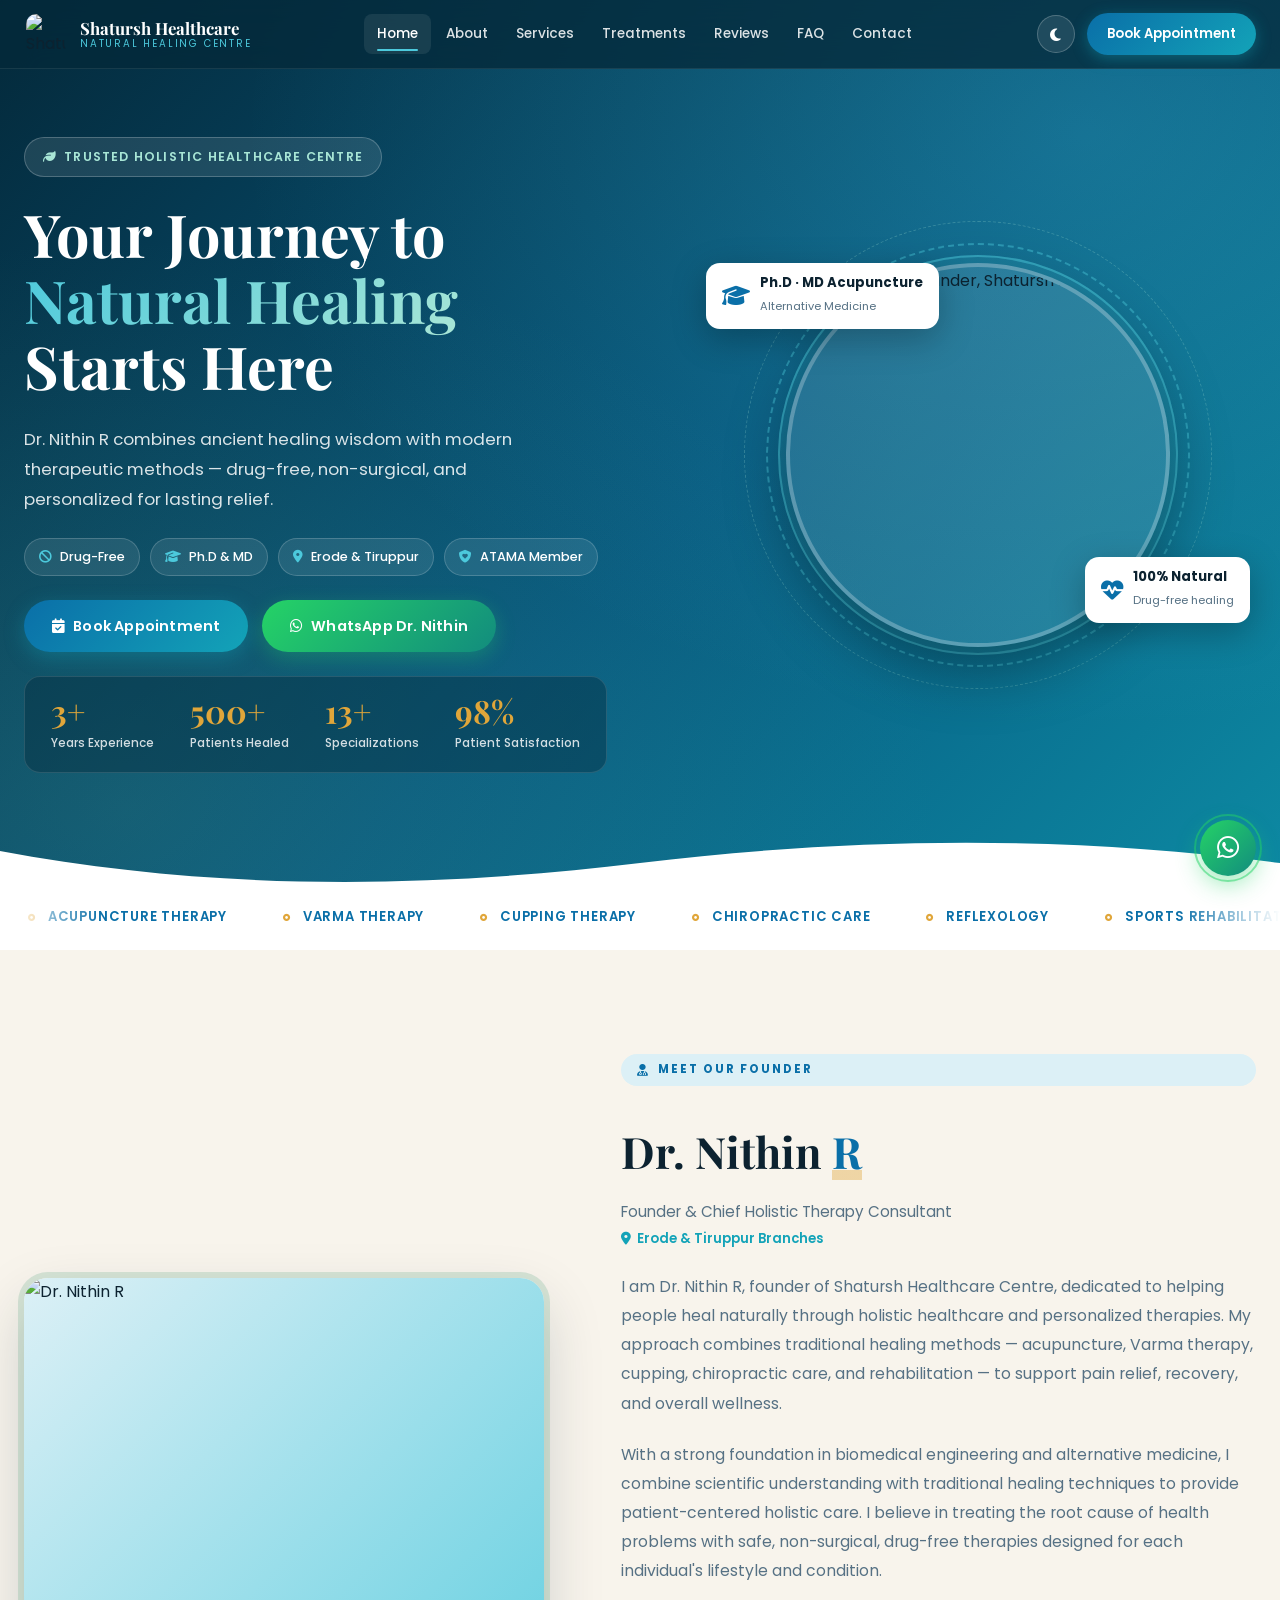
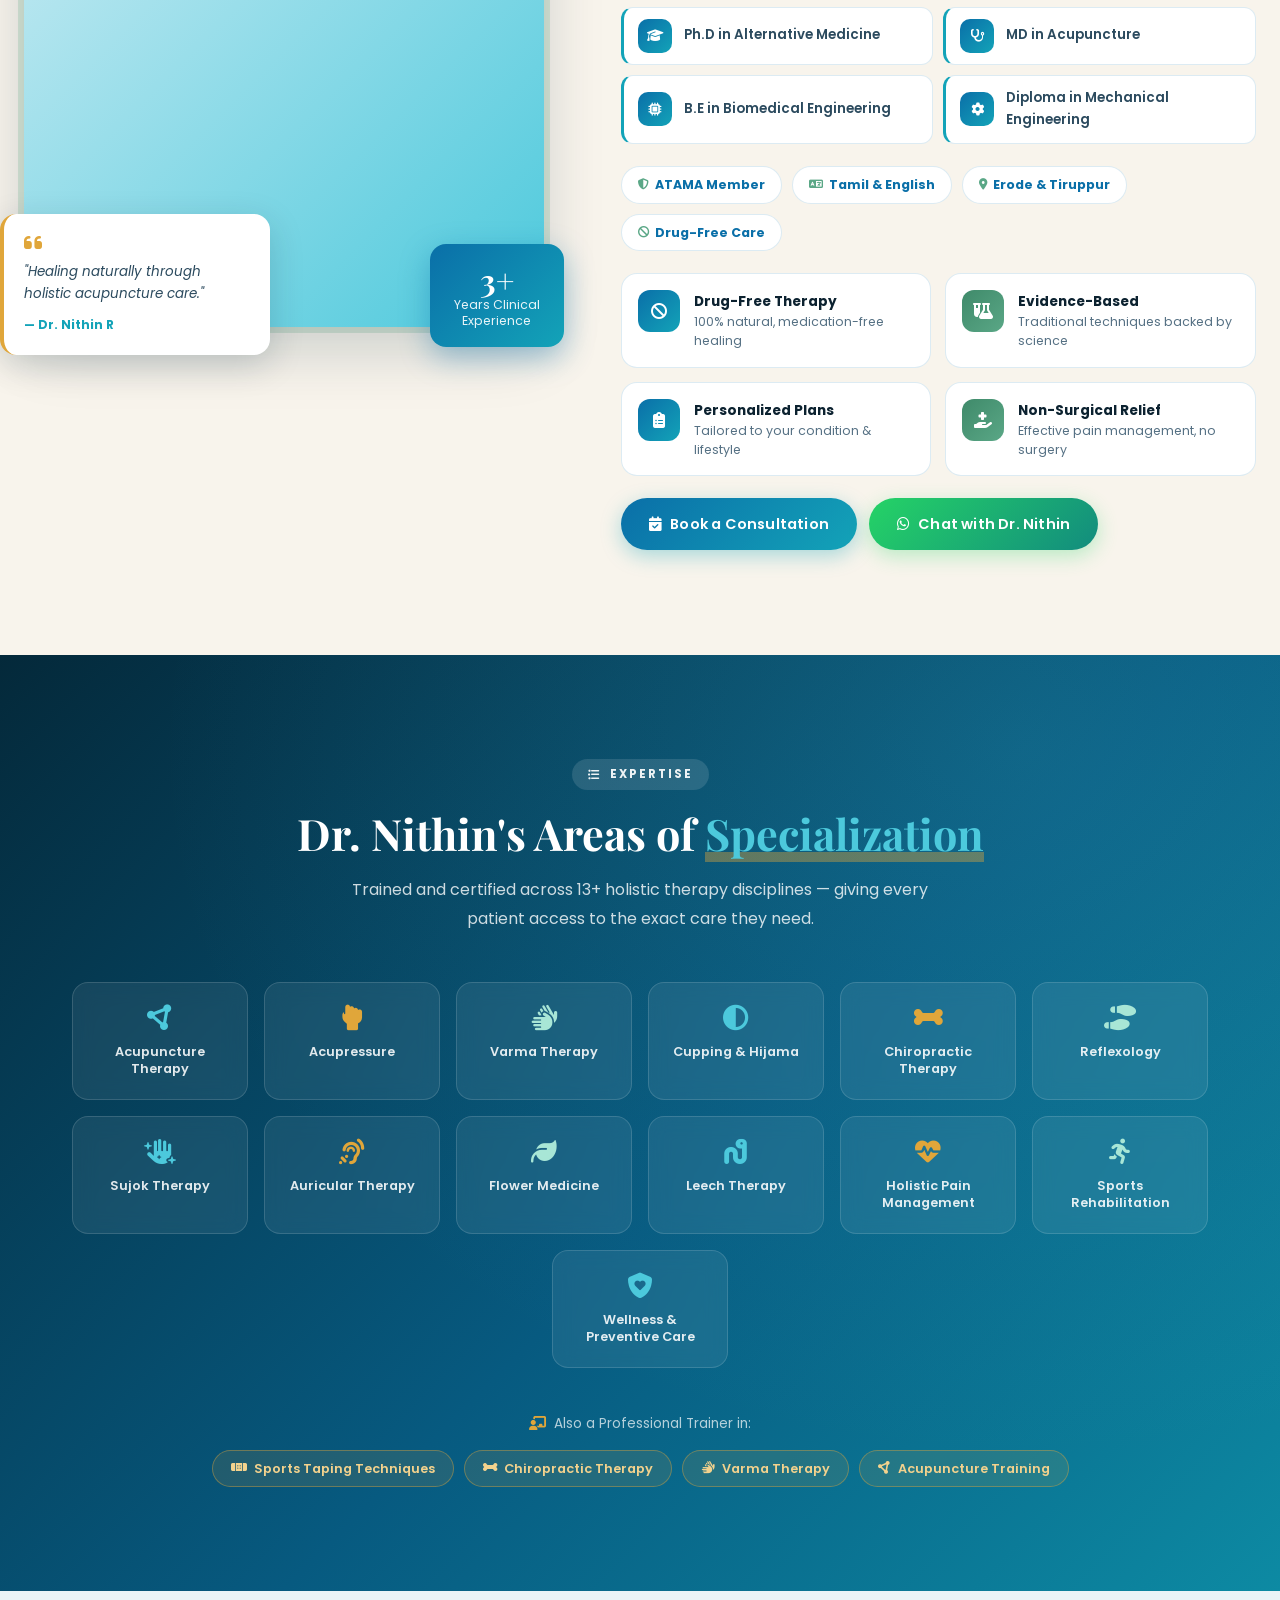
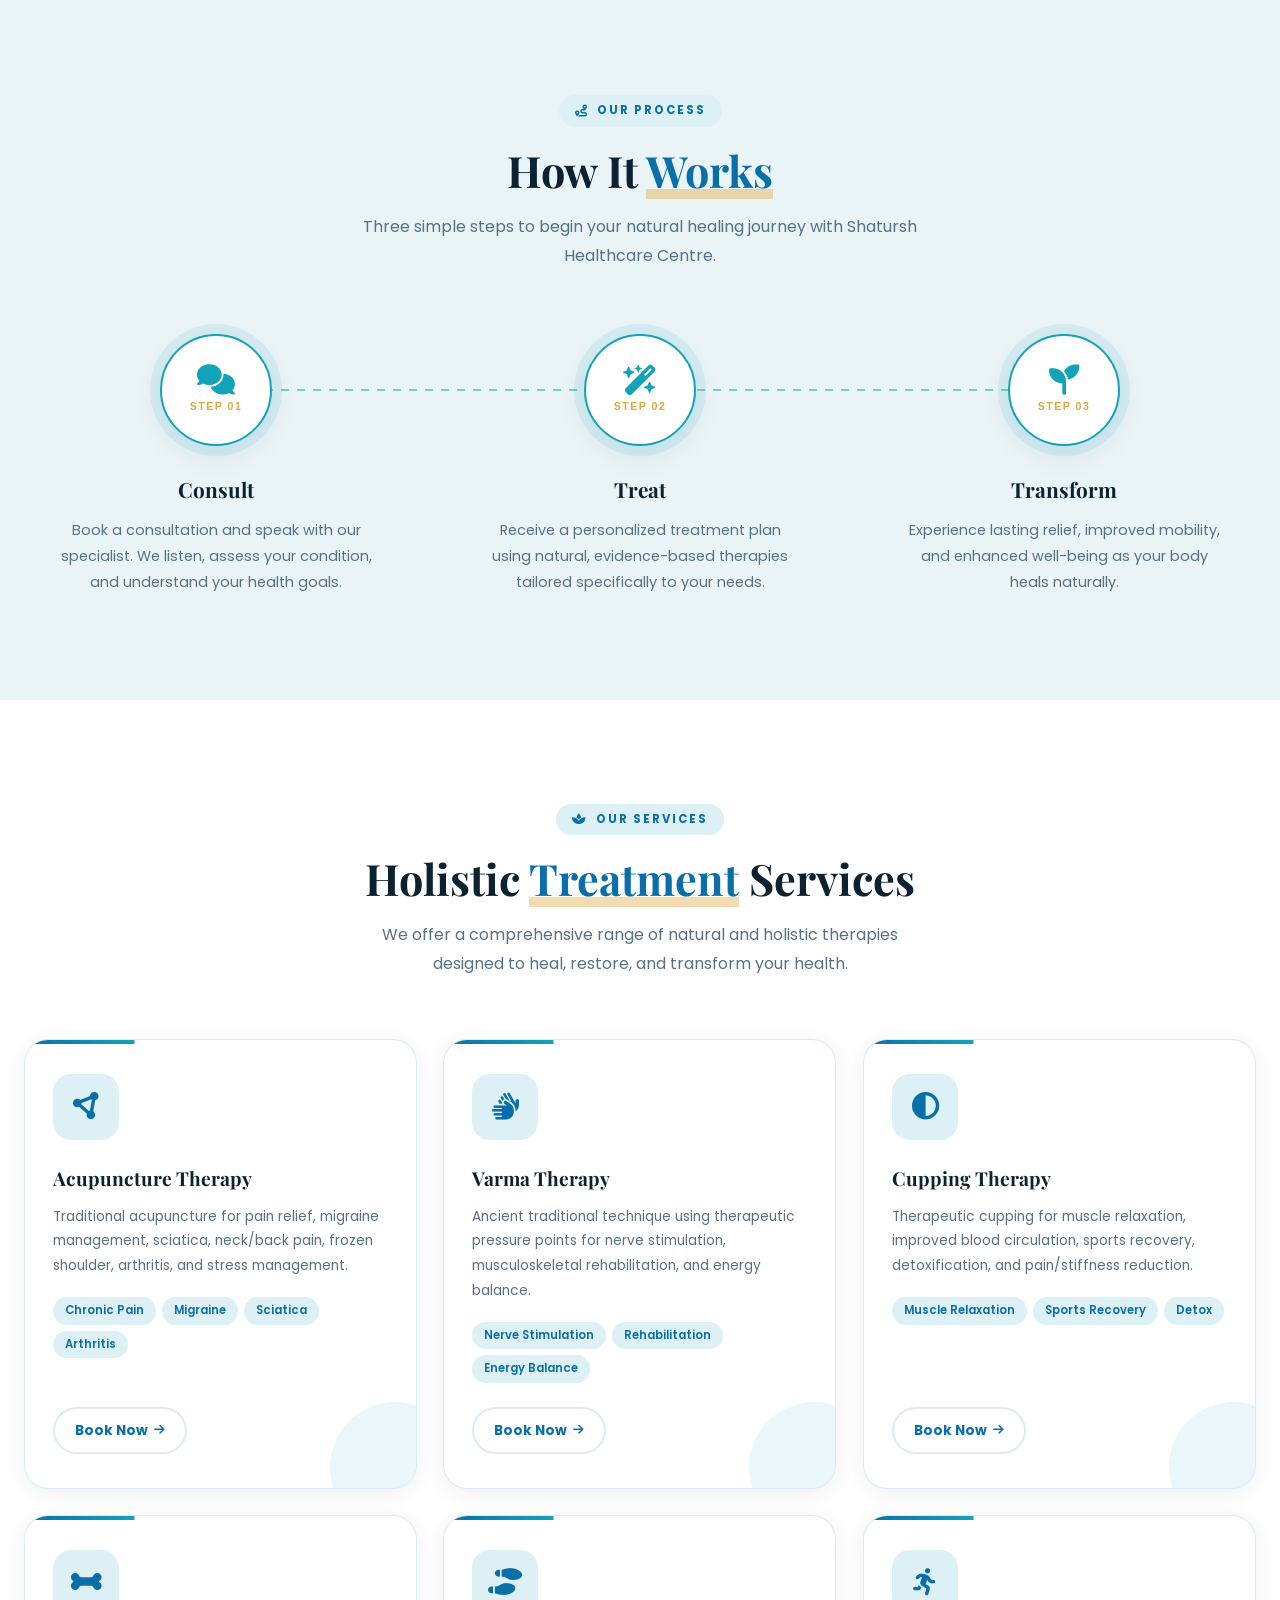
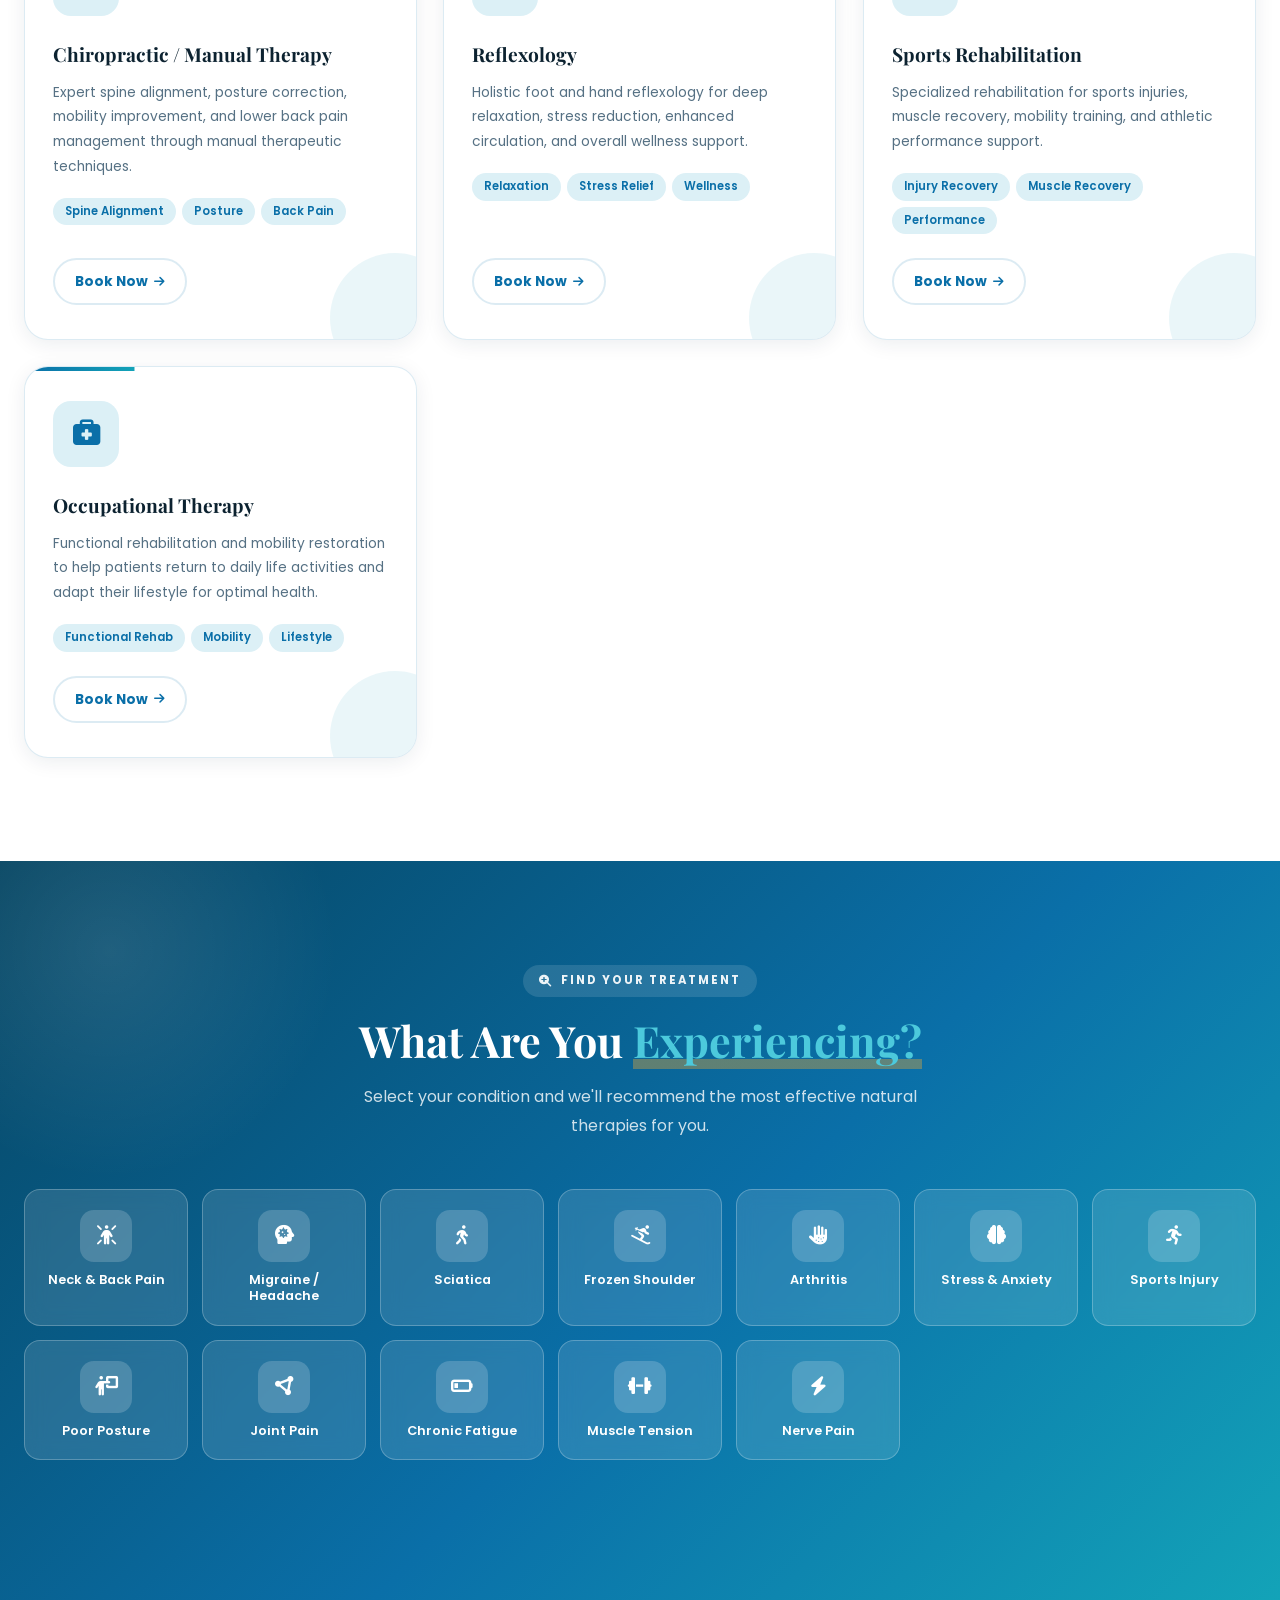
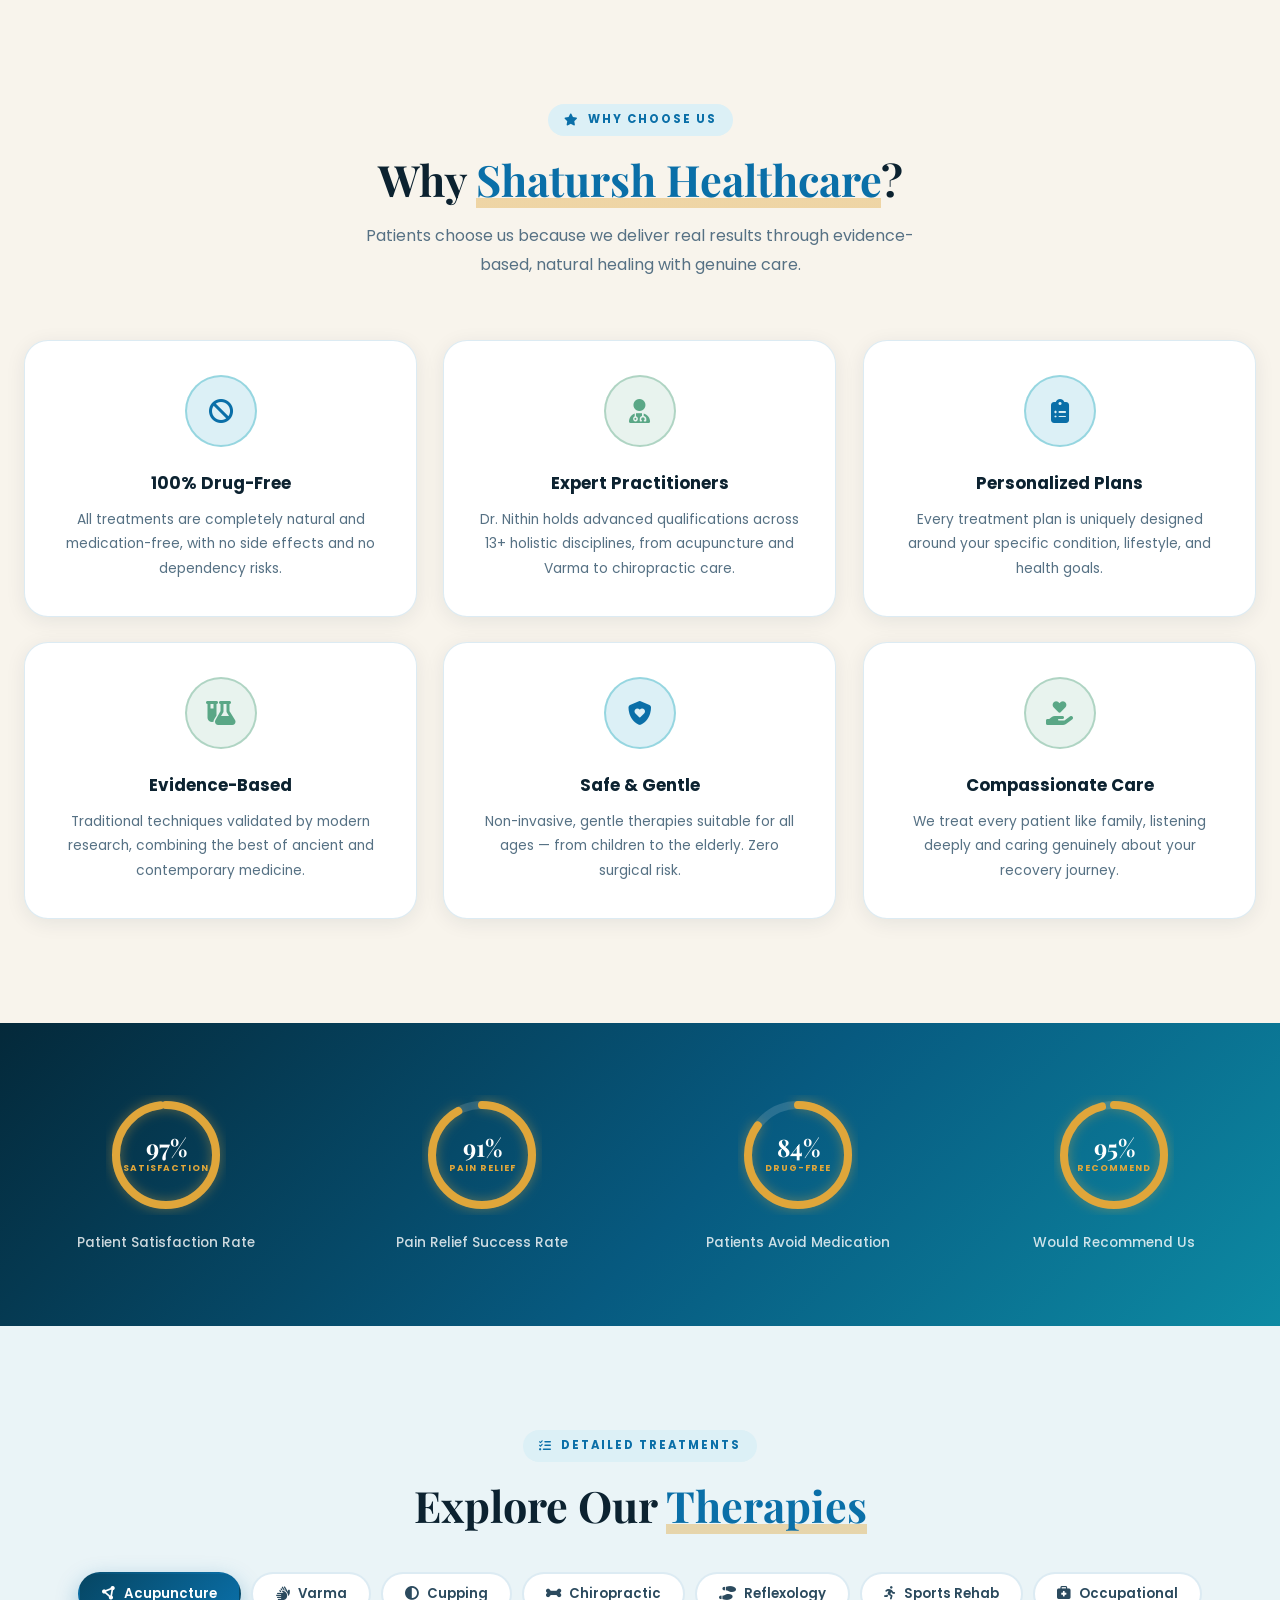
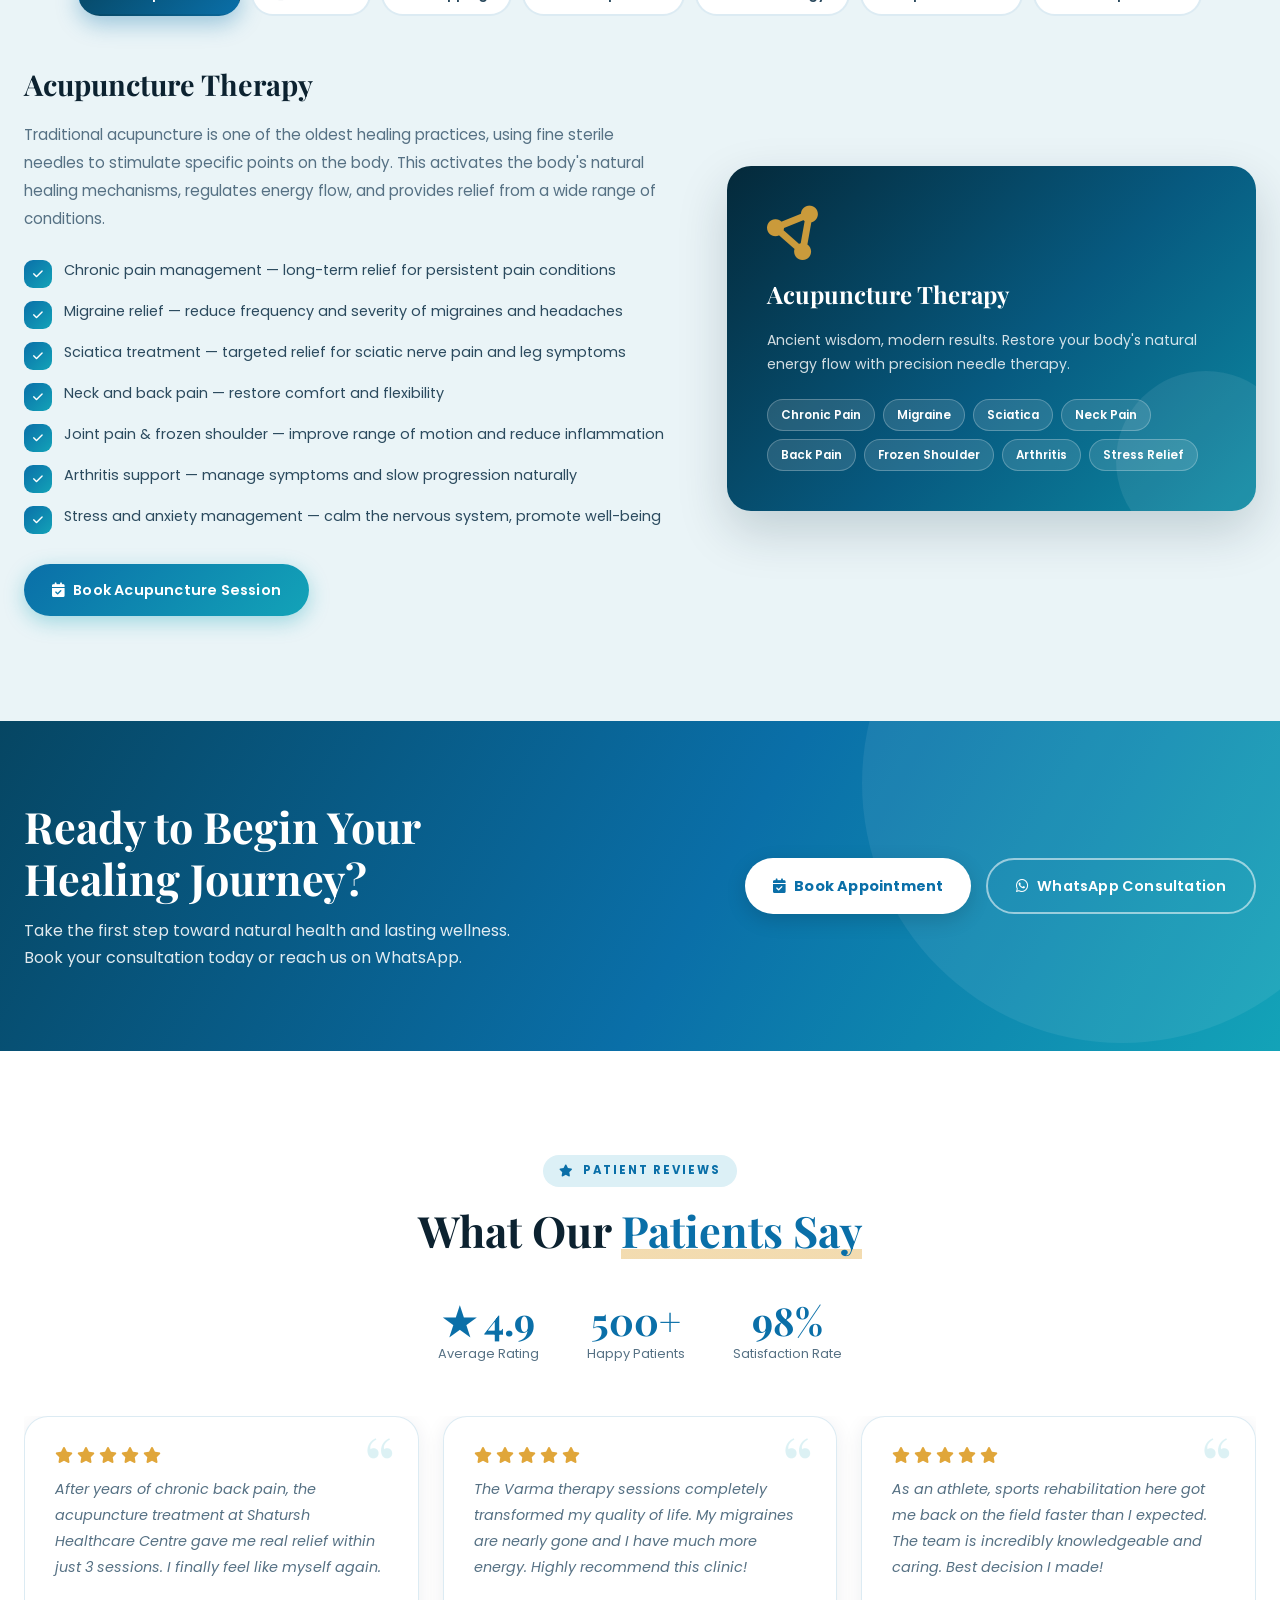
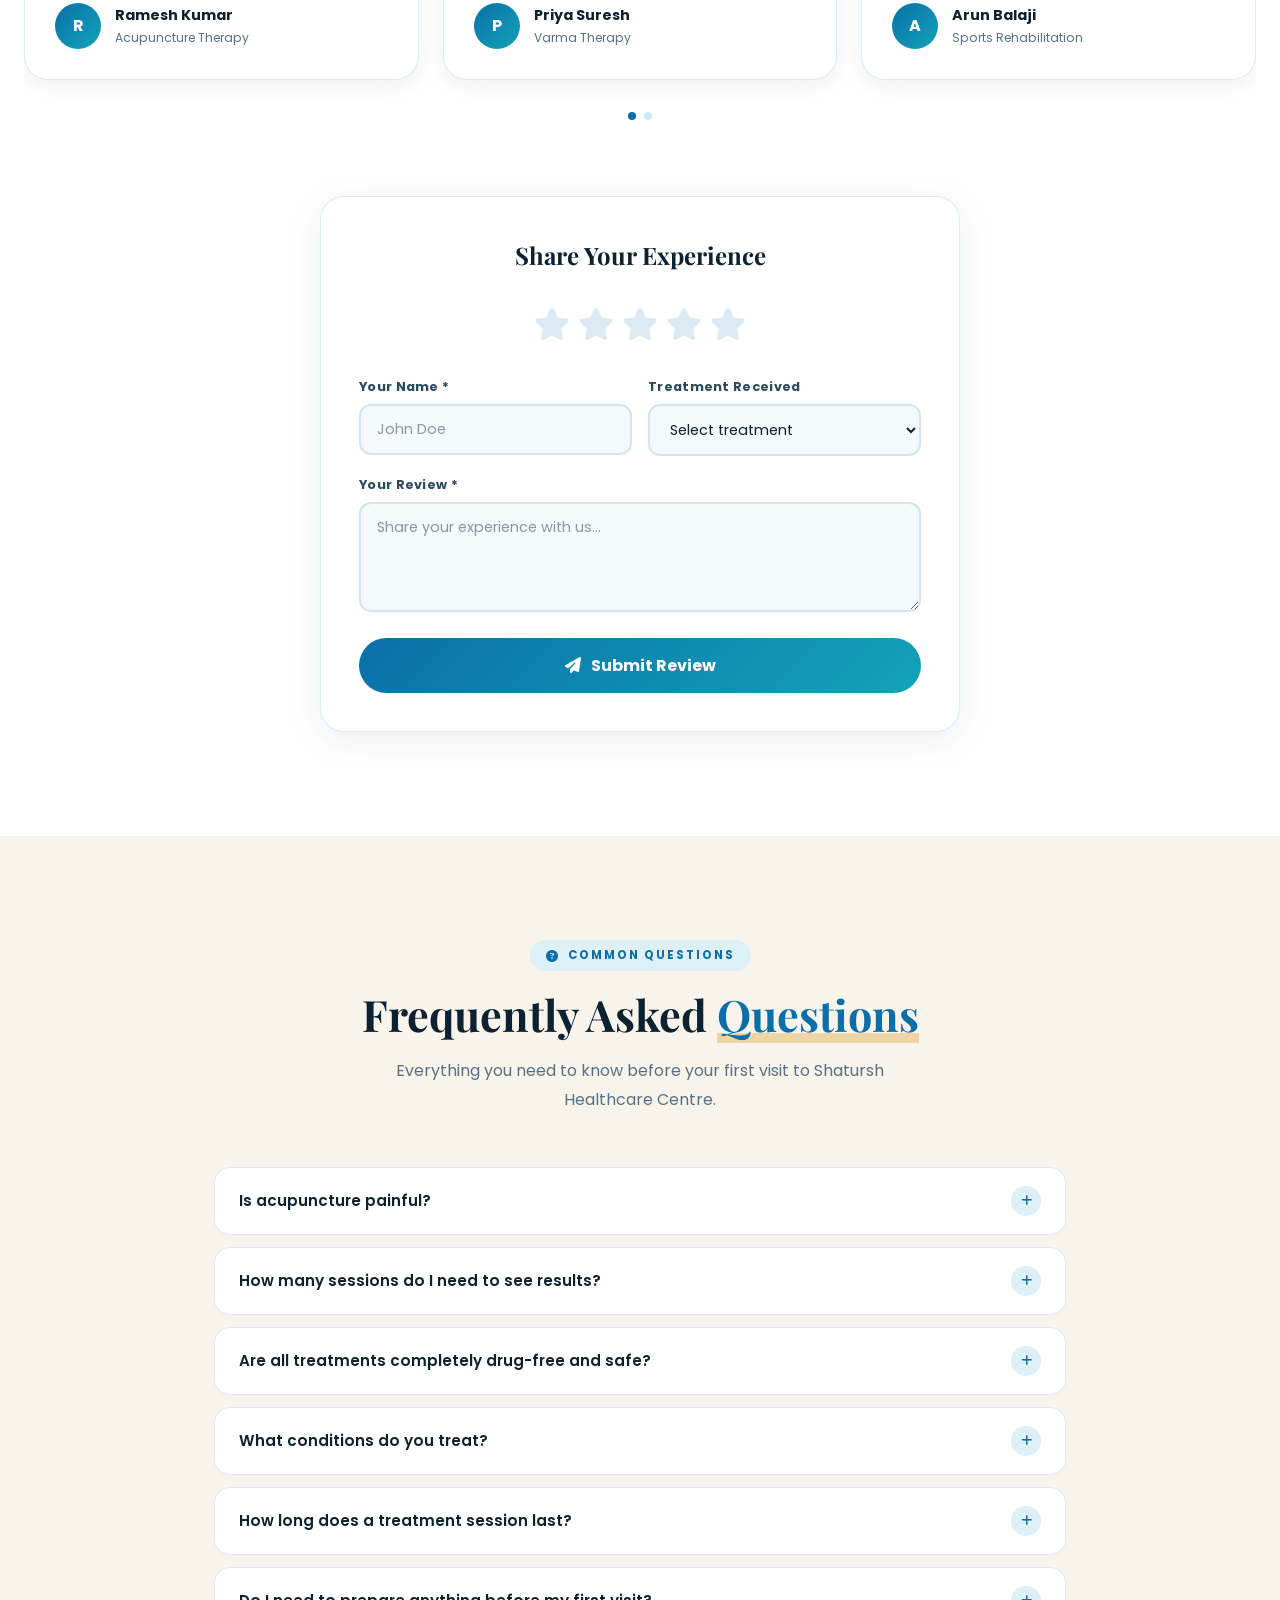
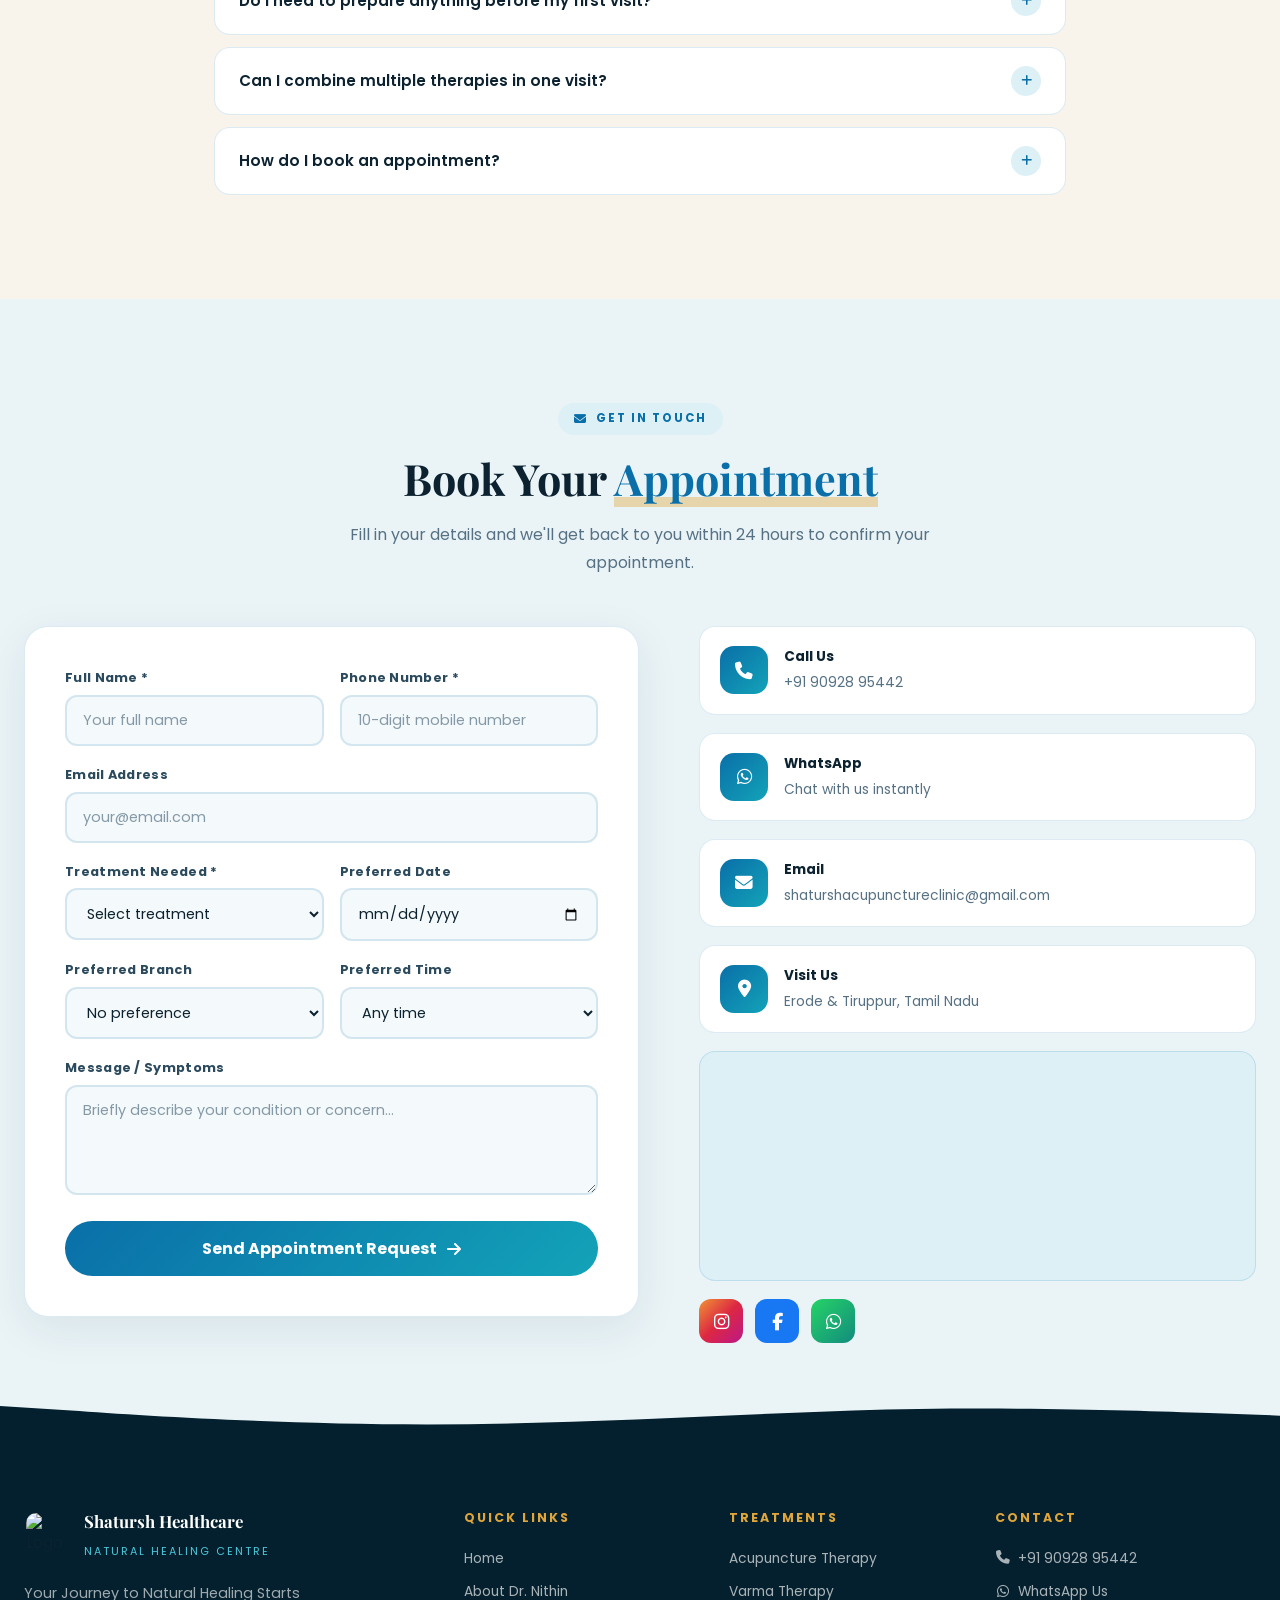
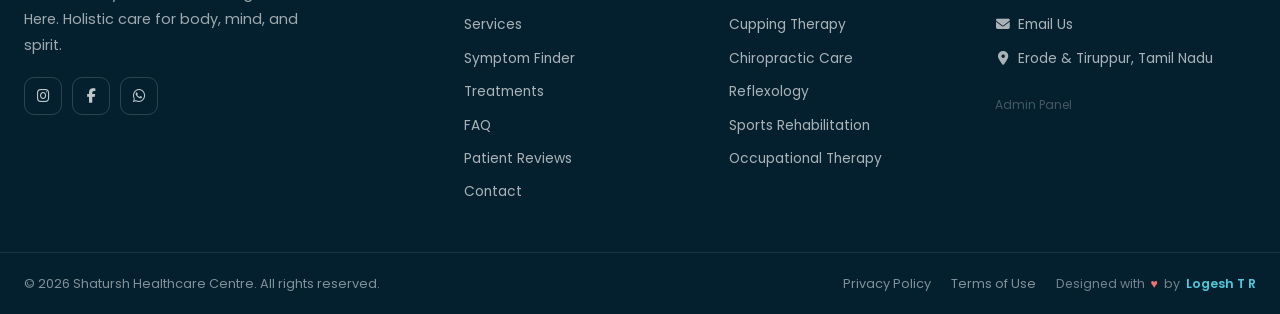
==== commit d1b3c65d: "Added full flow changes" ====
--- a/index.html
+++ b/index.html
@@ -4,6 +4,10 @@
   <meta charset="UTF-8" />
   <meta name="viewport" content="width=device-width, initial-scale=1.0" />
   <meta name="description" content="Shatursh Healthcare Centre — Natural healing through Acupuncture, Varma Therapy, Cupping, Chiropractic care and more. Your Journey to Natural Healing Starts Here." />
+  <meta name="theme-color" content="#04293a" />
+  <meta property="og:title" content="Shatursh Healthcare Centre | Natural Healing & Holistic Care" />
+  <meta property="og:description" content="Acupuncture, Varma, Cupping, Chiropractic care and more with Dr. Nithin R — Erode & Tiruppur." />
+  <meta property="og:type" content="website" />
   <title>Shatursh Healthcare Centre | Natural Healing & Holistic Care</title>
 
   <!-- Preconnect -->
@@ -25,7 +29,7 @@
   <link rel="stylesheet" href="css/style.css" />
 
   <!-- Favicon placeholder -->
-  <link rel="icon" href="data:image/svg+xml,<svg xmlns='http://www.w3.org/2000/svg' viewBox='0 0 100 100'><text y='.9em' font-size='90'>🌊</text></svg>" />
+  <link rel="icon" href="https://vzskwrybmhzbshmlosbs.supabase.co/storage/v1/object/public/shaturshacupunctureclinic/Shaturshlogo.png" />
 </head>
 <body>
 
@@ -83,11 +87,11 @@
 
     <div class="nav-cta">
       <!-- Dark Mode Toggle -->
-      <button class="dark-mode-toggle" title="Toggle dark mode" aria-label="Toggle dark mode"></button>
+      <button class="dark-mode-toggle" type="button" title="Toggle dark mode" aria-label="Toggle dark mode"></button>
       <a href="#contact" class="btn-nav-book">Book Appointment</a>
-      <div class="nav-hamburger">
+      <button class="nav-hamburger" aria-label="Open menu" aria-expanded="false" type="button">
         <span></span><span></span><span></span>
-      </div>
+      </button>
     </div>
   </div>
 </nav>
@@ -96,6 +100,13 @@
 <section id="home" class="hero">
   <div id="particles-js"></div>
   <div class="hero-water-overlay"></div>
+  <!-- Floating decorative healing icons -->
+  <i class="fas fa-leaf       hero-float-icon" style="left:8%;  animation-duration:14s; animation-delay:0s;  font-size:1.2rem"></i>
+  <i class="fas fa-spa        hero-float-icon" style="left:20%; animation-duration:18s; animation-delay:3s;  font-size:1.6rem"></i>
+  <i class="fas fa-circle-nodes hero-float-icon" style="left:75%; animation-duration:12s; animation-delay:1s;  font-size:1rem"></i>
+  <i class="fas fa-heart-pulse hero-float-icon" style="left:88%; animation-duration:16s; animation-delay:5s;  font-size:1.4rem"></i>
+  <i class="fas fa-seedling   hero-float-icon" style="left:45%; animation-duration:20s; animation-delay:7s;  font-size:1.1rem"></i>
+  <i class="fas fa-hand-holding-medical hero-float-icon" style="left:60%;animation-duration:15s;animation-delay:2s;font-size:1.3rem"></i>
 
   <div class="hero-container">
     <!-- LEFT: Content -->
@@ -111,11 +122,6 @@
         Starts Here
       </h1>
 
-      <!-- Standalone typewriter block
-      <div class="hero-tw-block">
-        <span class="hero-tw-label">We specialize in</span>
-        <span class="hero-tw-word"><span class="hero-typewriter"></span><span class="typewriter-cursor"></span></span>
-      </div> -->
 
       <p class="hero-subtitle">
         Dr. Nithin R combines ancient healing wisdom with modern therapeutic methods — drug-free, non-surgical, and personalized for lasting relief.
@@ -132,7 +138,7 @@
         <a href="#contact" class="btn btn-primary">
           <i class="fas fa-calendar-check"></i> Book Appointment
         </a>
-        <a href="https://wa.me/" data-whatsapp class="btn btn-green">
+        <a href="https://wa.me/" data-whatsapp class="btn btn-green" target="_blank" rel="noopener">
           <i class="fab fa-whatsapp"></i> WhatsApp Dr. Nithin
         </a>
       </div>
@@ -146,7 +152,7 @@
         </div>
         <div class="hero-stat">
           <div class="hero-stat-value hero-stat-gold">
-            <span data-count="5000" data-suffix="+">500+</span>
+            <span data-count="500" data-suffix="+">500+</span>
           </div>
           <div class="hero-stat-label">Patients Healed</div>
         </div>
@@ -213,12 +219,6 @@
 
 <!-- ======================== ABOUT ======================== -->
 <section id="about" class="about-section">
-  <!-- Wave Top -->
-  <div class="wave-top" style="margin-bottom:-2px">
-    <svg xmlns="http://www.w3.org/2000/svg" viewBox="0 0 1440 80">
-      <path fill="#f0f8ff" fill-opacity="1" d="M0,40L80,45C160,50,320,60,480,58C640,56,800,42,960,38C1120,34,1280,40,1360,43L1440,46L1440,0L1360,0C1280,0,1120,0,960,0C800,0,640,0,480,0C320,0,160,0,80,0L0,0Z"></path>
-    </svg>
-  </div>
 
   <div class="about-container">
     <!-- Left: Doctor Photo -->
@@ -324,7 +324,7 @@
         <a href="#contact" class="btn btn-primary" style="width:fit-content">
           <i class="fas fa-calendar-check"></i> Book a Consultation
         </a>
-        <a href="https://wa.me/" data-whatsapp class="btn btn-green" style="width:fit-content">
+        <a href="https://wa.me/" data-whatsapp class="btn btn-green" style="width:fit-content" target="_blank" rel="noopener">
           <i class="fab fa-whatsapp"></i> Chat with Dr. Nithin
         </a>
       </div>
@@ -337,7 +337,7 @@
   <div class="spec-container">
     <div class="spec-header" data-aos="fade-up">
       <div class="section-label white"><i class="fas fa-list-ul"></i> Expertise</div>
-      <h2 class="section-title white">Dr. Nithin's Areas of <span style="color:var(--aqua)">Specialization</span></h2>
+      <h2 class="section-title white">Dr. Nithin's Areas of <span>Specialization</span></h2>
       <p class="section-desc white" style="margin:0 auto">Trained and certified across 13+ holistic therapy disciplines — giving every patient access to the exact care they need.</p>
     </div>
     <!-- <p style="color:rgba(255,255,255,0.6);font-size:0.8rem;text-align:center;margin-bottom:20px">
@@ -375,15 +375,15 @@
 <section id="process" class="process-section">
   <div class="process-container">
     <div class="process-header" data-aos="fade-up">
-      <div class="section-label white"><i class="fas fa-route"></i> Our Process</div>
-      <h2 class="section-title white">How It <span style="color:var(--aqua)">Works</span></h2>
-      <p class="section-desc white" style="margin:0 auto">Three simple steps to begin your natural healing journey with Shatursh Healthcare Centre.</p>
+      <div class="section-label"><i class="fas fa-route"></i> Our Process</div>
+      <h2 class="section-title">How It <span>Works</span></h2>
+      <p class="section-desc" style="margin:0 auto">Three simple steps to begin your natural healing journey with Shatursh Healthcare Centre.</p>
     </div>
 
     <div class="process-steps">
       <div class="process-step" data-aos="fade-up" data-aos-delay="100">
         <div class="process-step-num">
-          <i class="fas fa-comments-medical"></i>
+          <i class="fas fa-comments"></i>
           <span>STEP 01</span>
         </div>
         <h3 class="process-step-title">Consult</h3>
@@ -411,12 +411,6 @@
 
 <!-- ======================== SERVICES ======================== -->
 <section id="services" class="services-section">
-  <!-- Wave -->
-  <div class="wave-top">
-    <svg xmlns="http://www.w3.org/2000/svg" viewBox="0 0 1440 80">
-      <path fill="#ffffff" fill-opacity="1" d="M0,32L60,37C120,43,240,53,360,53C480,53,600,43,720,37C840,32,960,32,1080,37C1200,43,1320,53,1380,58L1440,64L1440,0L1380,0C1320,0,1200,0,1080,0C960,0,840,0,720,0C600,0,480,0,360,0C240,0,120,0,60,0L0,0Z"></path>
-    </svg>
-  </div>
 
   <div class="services-container">
     <div class="services-header" data-aos="fade-up">
@@ -533,7 +527,7 @@
   <div class="symptom-container">
     <div class="symptom-header" data-aos="fade-up">
       <div class="section-label white"><i class="fas fa-magnifying-glass-plus"></i> Find Your Treatment</div>
-      <h2 class="section-title white">What Are You <span style="color:var(--aqua)">Experiencing?</span></h2>
+      <h2 class="section-title white">What Are You <span>Experiencing?</span></h2>
       <p class="section-desc white" style="margin:0 auto">Select your condition and we'll recommend the most effective natural therapies for you.</p>
     </div>
 
@@ -597,9 +591,9 @@
 <section id="why-us" class="whyus-section">
   <div class="whyus-container">
     <div class="whyus-header" data-aos="fade-up">
-      <div class="section-label white"><i class="fas fa-star"></i> Why Choose Us</div>
-      <h2 class="section-title white">Why <span style="color:var(--aqua)">Shatursh Healthcare</span>?</h2>
-      <p class="section-desc white" style="margin:0 auto">Patients choose us because we deliver real results through evidence-based, natural healing with genuine care.</p>
+      <div class="section-label"><i class="fas fa-star"></i> Why Choose Us</div>
+      <h2 class="section-title">Why <span>Shatursh Healthcare</span>?</h2>
+      <p class="section-desc" style="margin:0 auto">Patients choose us because we deliver real results through evidence-based, natural healing with genuine care.</p>
     </div>
 
     <div class="whyus-grid">
@@ -611,7 +605,7 @@
       <div class="why-card" data-aos="fade-up" data-aos-delay="200">
         <div class="why-icon"><i class="fas fa-user-doctor"></i></div>
         <h3 class="why-title">Expert Practitioners</h3>
-        <p class="why-desc">Our specialists hold advanced certifications in multiple holistic disciplines with 10+ years of clinical experience.</p>
+        <p class="why-desc">Dr. Nithin holds advanced qualifications across 13+ holistic disciplines, from acupuncture and Varma to chiropractic care.</p>
       </div>
       <div class="why-card" data-aos="fade-up" data-aos-delay="300">
         <div class="why-icon"><i class="fas fa-clipboard-list"></i></div>
@@ -629,7 +623,7 @@
         <p class="why-desc">Non-invasive, gentle therapies suitable for all ages — from children to the elderly. Zero surgical risk.</p>
       </div>
       <div class="why-card" data-aos="fade-up" data-aos-delay="300">
-        <div class="why-icon"><i class="fas fa-handshake-heart"></i></div>
+        <div class="why-icon"><i class="fas fa-hand-holding-heart"></i></div>
         <h3 class="why-title">Compassionate Care</h3>
         <p class="why-desc">We treat every patient like family, listening deeply and caring genuinely about your recovery journey.</p>
       </div>
@@ -697,12 +691,6 @@
 
 <!-- ======================== TREATMENTS (TABBED) ======================== -->
 <section id="treatments" class="treatments-section">
-  <!-- Wave top -->
-  <div class="wave-top">
-    <svg xmlns="http://www.w3.org/2000/svg" viewBox="0 0 1440 80">
-      <path fill="#f0f8ff" fill-opacity="1" d="M0,40L80,45C160,50,320,55,480,53C640,51,800,42,960,37C1120,32,1280,37,1360,40L1440,43L1440,0L1360,0C1280,0,1120,0,960,0C800,0,640,0,480,0C320,0,160,0,80,0L0,0Z"></path>
-    </svg>
-  </div>
 
   <div class="treatments-container">
     <div class="treatments-header" data-aos="fade-up">
@@ -712,13 +700,13 @@
 
     <!-- Tabs -->
     <div class="treatment-tabs" data-aos="fade-up" data-aos-delay="100">
-      <button class="tab-btn active" data-tab="acupuncture"><i class="fas fa-circle-nodes"></i> Acupuncture</button>
-      <button class="tab-btn" data-tab="varma"><i class="fas fa-hands"></i> Varma</button>
-      <button class="tab-btn" data-tab="cupping"><i class="fas fa-circle-half-stroke"></i> Cupping</button>
-      <button class="tab-btn" data-tab="chiro"><i class="fas fa-bone"></i> Chiropractic</button>
-      <button class="tab-btn" data-tab="reflexology"><i class="fas fa-shoe-prints"></i> Reflexology</button>
-      <button class="tab-btn" data-tab="sports"><i class="fas fa-person-running"></i> Sports Rehab</button>
-      <button class="tab-btn" data-tab="occupational"><i class="fas fa-briefcase-medical"></i> Occupational</button>
+      <button class="tab-btn active" data-tab="acupuncture"    onclick="switchTab(this)"><i class="fas fa-circle-nodes"></i> Acupuncture</button>
+      <button class="tab-btn"        data-tab="varma"          onclick="switchTab(this)"><i class="fas fa-hands"></i> Varma</button>
+      <button class="tab-btn"        data-tab="cupping"        onclick="switchTab(this)"><i class="fas fa-circle-half-stroke"></i> Cupping</button>
+      <button class="tab-btn"        data-tab="chiro"          onclick="switchTab(this)"><i class="fas fa-bone"></i> Chiropractic</button>
+      <button class="tab-btn"        data-tab="reflexology"    onclick="switchTab(this)"><i class="fas fa-shoe-prints"></i> Reflexology</button>
+      <button class="tab-btn"        data-tab="sports"         onclick="switchTab(this)"><i class="fas fa-person-running"></i> Sports Rehab</button>
+      <button class="tab-btn"        data-tab="occupational"   onclick="switchTab(this)"><i class="fas fa-briefcase-medical"></i> Occupational</button>
     </div>
 
     <!-- Panels -->
@@ -1052,7 +1040,7 @@
       <a href="#contact" class="btn btn-white">
         <i class="fas fa-calendar-check"></i> Book Appointment
       </a>
-      <a href="https://wa.me/" data-whatsapp class="btn btn-secondary">
+      <a href="https://wa.me/" data-whatsapp class="btn btn-secondary" target="_blank" rel="noopener">
         <i class="fab fa-whatsapp"></i> WhatsApp Consultation
       </a>
     </div>
@@ -1069,7 +1057,7 @@
 
     <div class="reviews-stats" data-aos="fade-up" data-aos-delay="100">
       <div class="review-stat">
-        <div class="review-stat-value">★ 4.9</div>
+        <div class="review-stat-value" id="stat-avg-rating">★ 4.9</div>
         <div class="review-stat-label">Average Rating</div>
       </div>
       <div class="review-stat">
@@ -1079,6 +1067,10 @@
       <div class="review-stat">
         <div class="review-stat-value">98%</div>
         <div class="review-stat-label">Satisfaction Rate</div>
+      </div>
+      <div class="review-stat" id="stat-review-count-wrap" hidden>
+        <div class="review-stat-value" id="stat-review-count">0</div>
+        <div class="review-stat-label">Verified Reviews</div>
       </div>
     </div>
 
@@ -1157,7 +1149,7 @@
     <!-- Review Form -->
     <div class="review-form-wrap" data-aos="fade-up" data-aos-delay="100" style="margin-top:60px">
       <h3 class="review-form-title">Share Your Experience</h3>
-      <form id="review-form">
+      <form id="review-form" action="javascript:void(0)" novalidate>
         <div class="star-rating">
           <input type="radio" id="star5" name="rating" value="5" />
           <label for="star5" title="5 stars"><i class="fas fa-star"></i></label>
@@ -1193,7 +1185,7 @@
           <label>Your Review *</label>
           <textarea name="review_text" required placeholder="Share your experience with us..."></textarea>
         </div>
-        <button type="submit" class="form-submit">
+        <button type="button" class="form-submit">
           <i class="fas fa-paper-plane"></i> Submit Review
         </button>
       </form>
@@ -1302,7 +1294,7 @@
         </div>
         <div class="faq-answer">
           <div class="faq-answer-inner">
-            You can book in three easy ways: (1) Fill in the appointment form below on this page — we'll call you to confirm within 24 hours. (2) Click the WhatsApp button on this page to chat with us instantly. (3) Call us directly at <span data-config="clinic.phone">+91 98765 43210</span>. Walk-ins are also welcome, but we recommend booking in advance to secure your preferred time slot.
+            You can book in three easy ways: (1) Fill in the appointment form below on this page — we'll call you to confirm within 24 hours. (2) Click the WhatsApp button on this page to chat with us instantly. (3) Call us directly at <span data-config="clinic.phone">+91 90928 95442</span>. Walk-ins are also welcome, but we recommend booking in advance to secure your preferred time slot.
           </div>
         </div>
       </div>
@@ -1323,7 +1315,7 @@
   <div class="contact-container">
     <!-- Form -->
     <div class="contact-form-side" data-aos="fade-right">
-      <form id="contact-form">
+      <form id="contact-form" action="javascript:void(0)" novalidate>
         <div class="form-row">
           <div class="form-group">
             <label>Full Name *</label>
@@ -1331,7 +1323,7 @@
           </div>
           <div class="form-group">
             <label>Phone Number *</label>
-            <input type="tel" name="phone" required placeholder="+91 98765 43210" />
+            <input type="tel" name="phone" required placeholder="10-digit mobile number" />
           </div>
         </div>
         <div class="form-group">
@@ -1358,11 +1350,30 @@
             <input type="date" name="date" />
           </div>
         </div>
+        <div class="form-row">
+          <div class="form-group">
+            <label>Preferred Branch</label>
+            <select name="branch">
+              <option value="">No preference</option>
+              <option>Erode</option>
+              <option>Tiruppur</option>
+            </select>
+          </div>
+          <div class="form-group">
+            <label>Preferred Time</label>
+            <select name="slot">
+              <option value="">Any time</option>
+              <option>Morning</option>
+              <option>Afternoon</option>
+              <option>Evening</option>
+            </select>
+          </div>
+        </div>
         <div class="form-group">
           <label>Message / Symptoms</label>
           <textarea name="message" placeholder="Briefly describe your condition or concern..."></textarea>
         </div>
-        <button type="submit" class="form-submit">
+        <button type="button" class="form-submit">
           <span class="btn-text">Send Appointment Request</span>
           <span class="loading-spinner" style="display:none"></span>
           <i class="fas fa-arrow-right"></i>
@@ -1382,14 +1393,14 @@
         <div class="contact-info-icon"><i class="fas fa-phone"></i></div>
         <div class="contact-info-text">
           <strong>Call Us</strong>
-          <a href="#" data-phone><span class="config-phone-text">+91 98765 43210</span></a>
+          <a href="#" data-phone><span class="config-phone-text">+91 90928 95442</span></a>
         </div>
       </div>
       <div class="contact-info-card">
         <div class="contact-info-icon"><i class="fab fa-whatsapp"></i></div>
         <div class="contact-info-text">
           <strong>WhatsApp</strong>
-          <a href="#" data-whatsapp>Chat with us instantly</a>
+          <a href="#" data-whatsapp target="_blank" rel="noopener">Chat with us instantly</a>
         </div>
       </div>
       <div class="contact-info-card">
@@ -1419,10 +1430,7 @@
         <a href="#" data-social="facebook" class="social-btn facebook" title="Facebook">
           <i class="fab fa-facebook-f"></i>
         </a>
-        <a href="#" data-social="youtube" class="social-btn youtube" title="YouTube">
-          <i class="fab fa-youtube"></i>
-        </a>
-        <a href="https://wa.me/" data-whatsapp class="social-btn" style="background:linear-gradient(135deg,#25d366,#128c7e)" title="WhatsApp">
+        <a href="https://wa.me/" data-whatsapp class="social-btn" style="background:linear-gradient(135deg,#25d366,#128c7e)" title="WhatsApp" target="_blank" rel="noopener">
           <i class="fab fa-whatsapp"></i>
         </a>
       </div>
@@ -1433,7 +1441,7 @@
 <!-- ======================== FOOTER ======================== -->
 <footer id="footer">
   <div class="footer-wave">
-    <svg xmlns="http://www.w3.org/2000/svg" viewBox="0 0 1440 80">
+    <svg xmlns="http://www.w3.org/2000/svg" viewBox="0 0 1440 80" preserveAspectRatio="none" aria-hidden="true">
       <path fill="#0d1b2a" fill-opacity="1" d="M0,32L80,37C160,43,320,53,480,53C640,53,800,43,960,37C1120,32,1280,37,1360,40L1440,43L1440,80L1360,80C1280,80,1120,80,960,80C800,80,640,80,480,80C320,80,160,80,80,80L0,80Z"></path>
     </svg>
   </div>
@@ -1456,8 +1464,7 @@
       <div class="footer-social">
         <a href="#" data-social="instagram" title="Instagram"><i class="fab fa-instagram"></i></a>
         <a href="#" data-social="facebook" title="Facebook"><i class="fab fa-facebook-f"></i></a>
-        <a href="#" data-social="youtube" title="YouTube"><i class="fab fa-youtube"></i></a>
-        <a href="https://wa.me/" data-whatsapp title="WhatsApp"><i class="fab fa-whatsapp"></i></a>
+        <a href="https://wa.me/" data-whatsapp title="WhatsApp" target="_blank" rel="noopener"><i class="fab fa-whatsapp"></i></a>
       </div>
     </div>
 
@@ -1491,8 +1498,8 @@
     <div class="footer-col">
       <div class="footer-col-title">Contact</div>
       <div class="footer-links">
-        <a href="#" data-phone><i class="fas fa-phone fa-fw"></i> <span class="config-phone-text">+91 98765 43210</span></a>
-        <a href="https://wa.me/" data-whatsapp><i class="fab fa-whatsapp fa-fw"></i> WhatsApp Us</a>
+        <a href="#" data-phone><i class="fas fa-phone fa-fw"></i> <span class="config-phone-text">+91 90928 95442</span></a>
+        <a href="https://wa.me/" data-whatsapp target="_blank" rel="noopener"><i class="fab fa-whatsapp fa-fw"></i> WhatsApp Us</a>
         <a href="#" data-email><i class="fas fa-envelope fa-fw"></i> Email Us</a>
         <a href="#"><i class="fas fa-location-dot fa-fw"></i> <span data-config="clinic.address">Tiruppur & Erode, Tamil Nadu</span></a>
       </div>
@@ -1518,8 +1525,15 @@
   </div>
 </footer>
 
+<!-- ======================== MOBILE ACTION BAR ======================== -->
+<nav class="mobile-bar" aria-label="Quick actions">
+  <a href="#" data-phone><i class="fas fa-phone"></i><span>Call</span></a>
+  <a href="#contact" class="mobile-bar-main"><i class="fas fa-calendar-check"></i><span>Book</span></a>
+  <a href="https://wa.me/" data-whatsapp target="_blank" rel="noopener"><i class="fab fa-whatsapp"></i><span>WhatsApp</span></a>
+</nav>
+
 <!-- ======================== FLOATING BUTTONS ======================== -->
-<a href="https://wa.me/" data-whatsapp class="whatsapp-float" title="Chat on WhatsApp">
+<a href="https://wa.me/" data-whatsapp class="whatsapp-float" title="Chat on WhatsApp" target="_blank" rel="noopener">
   <div class="whatsapp-pulse"></div>
   <span class="whatsapp-tooltip">Chat on WhatsApp</span>
   <i class="fab fa-whatsapp"></i>
@@ -1543,7 +1557,7 @@
     </div>
     <div class="form-group">
       <label>Phone Number</label>
-      <input type="tel" id="qb-phone" placeholder="+91 98765 43210" />
+      <input type="tel" id="qb-phone" placeholder="10-digit mobile number" />
     </div>
     <div class="form-group">
       <label>Treatment</label>
@@ -1601,7 +1615,7 @@
     </div>
     <div class="form-group">
       <label>Phone Number</label>
-      <input type="tel" id="offer-phone" placeholder="+91 98765 43210" />
+      <input type="tel" id="offer-phone" placeholder="10-digit mobile number" />
     </div>
     <button class="form-submit offer-claim-btn">
       <i class="fab fa-whatsapp"></i> Claim Free Consultation
--- a/css/style.css
+++ b/css/style.css
@@ -1,2031 +1,971 @@
 /* =====================================================
    SHATURSH HEALTHCARE CENTRE — MAIN STYLESHEET
-   Theme: Water & Nature | Blue & White
+   Theme: "Still Water" — deep ocean, sea-glass teal,
+   sage green and a warm gold accent on soft sand.
+   Light + dark themes are driven purely by variables.
    ===================================================== */
 
-/* ----- CSS VARIABLES ----- */
+/* ----- DESIGN TOKENS ----- */
 :root {
-  --deep-blue: #023e8a;
-  --ocean-blue: #0077b6;
-  --teal: #00b4d8;
-  --aqua: #48cae4;
-  --mint: #90e0ef;
-  --pale-blue: #caf0f8;
+  /* brand */
+  --deep-blue: #04293a;
+  --ocean-blue: #0a6fa8;
+  --teal: #13a3b8;
+  --aqua: #4cc9dc;
+  --mint: #a8e6d6;
+  --sage: #5aa786;
+  --gold: #e0a63a;
+  --gold-light: #fbf1d8;
   --white: #ffffff;
-  --off-white: #f0faf6;
-  --light-bg: #eef4fd;
-  --cream: #fdf8f0;
-  --mint: #eef9f4;
-  --lavender: #f3f0fd;
-  --pearl: #eef4fd;
-  --gold: #f59e0b;
-  --gold-light: #fef3c7;
-  --nature-green: #2d6a4f;
-  --seafoam: #52b788;
-  --text-dark: #0d1b2a;
-  --text-mid: #1a3a5c;
-  --text-light: #4a7090;
-  --shadow: rgba(2, 62, 138, 0.12);
-  --shadow-deep: rgba(2, 62, 138, 0.25);
-  --gradient-hero: linear-gradient(135deg, #023e8a 0%, #0077b6 50%, #00b4d8 100%);
-  --gradient-teal: linear-gradient(135deg, #0077b6, #00b4d8, #48cae4);
-  --gradient-light: linear-gradient(135deg, #e8f4f8 0%, #caf0f8 100%);
-  --gradient-dark: linear-gradient(135deg, #023e8a 0%, #0d1b2a 100%);
+
+  /* surfaces (swap in dark mode) */
+  --bg: #ffffff;
+  --bg-alt: #f8f4ec;        /* warm sand   */
+  --bg-mist: #eaf4f7;       /* cool mist   */
+  --surface: #ffffff;
+  --surface-2: #f4f9fb;
+  --pale-blue: #dcf0f6;
+  --line: rgba(10, 111, 168, 0.14);
+
+  /* text */
+  --text-dark: #0c2230;
+  --text-mid: #2b4a5e;
+  --text-light: #567184;
+
+  /* effects */
+  --shadow: rgba(4, 41, 58, 0.08);
+  --shadow-deep: rgba(4, 41, 58, 0.18);
+  --gradient-hero: linear-gradient(135deg, #04293a 0%, #075a80 55%, #0d8aa3 100%);
+  --gradient-teal: linear-gradient(135deg, #0a6fa8 0%, #13a3b8 100%);
+  --gradient-dark: linear-gradient(160deg, #04293a 0%, #06202e 100%);
+  --footer-bg: #04202e;
+
   --font-head: 'Playfair Display', serif;
   --font-body: 'Poppins', sans-serif;
   --radius: 16px;
   --radius-lg: 24px;
-  --transition: all 0.35s cubic-bezier(0.25, 0.8, 0.25, 1);
-}
-
-/* ----- BASE RESET ----- */
+  --transition: all 0.3s cubic-bezier(0.25, 0.8, 0.25, 1);
+  --section-pad: clamp(64px, 9vw, 104px);
+  --nav-h: 72px;
+}
+
+[data-theme="dark"] {
+  --bg: #07141d;
+  --bg-alt: #0a1b27;
+  --bg-mist: #0b2230;
+  --surface: #0f2331;
+  --surface-2: #132b3b;
+  --pale-blue: rgba(76, 201, 220, 0.12);
+  --line: rgba(130, 205, 225, 0.14);
+  --text-dark: #e8f3f8;
+  --text-mid: #bcd5e0;
+  --text-light: #92b2c3;
+  --shadow: rgba(0, 0, 0, 0.35);
+  --shadow-deep: rgba(0, 0, 0, 0.55);
+  --footer-bg: #040f17;
+  color-scheme: dark;
+}
+
+/* ----- BASE ----- */
 *, *::before, *::after { box-sizing: border-box; margin: 0; padding: 0; }
-html { scroll-behavior: smooth; font-size: 16px; }
+html { scroll-behavior: smooth; font-size: 16px; -webkit-text-size-adjust: 100%; }
 body {
   font-family: var(--font-body);
   color: var(--text-dark);
-  background: var(--white);
+  background: var(--bg);
   overflow-x: hidden;
   line-height: 1.7;
+  transition: background 0.3s, color 0.3s;
 }
 a { text-decoration: none; color: inherit; }
 img { max-width: 100%; display: block; }
 ul { list-style: none; }
-button { cursor: pointer; border: none; background: none; font-family: inherit; }
-
-/* ----- SCROLLBAR ----- */
-::-webkit-scrollbar { width: 7px; }
-::-webkit-scrollbar-track { background: var(--pale-blue); }
+button { cursor: pointer; border: none; background: none; font-family: inherit; color: inherit; }
+section[id] { scroll-margin-top: calc(var(--nav-h) - 8px); }
+:focus-visible { outline: 3px solid var(--aqua); outline-offset: 2px; border-radius: 6px; }
+
+::-webkit-scrollbar { width: 8px; }
+::-webkit-scrollbar-track { background: var(--bg-mist); }
 ::-webkit-scrollbar-thumb { background: var(--ocean-blue); border-radius: 10px; }
-
-/* ----- SELECTION ----- */
-::selection { background: var(--aqua); color: var(--white); }
+::selection { background: var(--teal); color: #fff; }
+
+.text-center { text-align: center; }
+.container { max-width: 1280px; margin: 0 auto; padding: 0 24px; }
+
+/* ----- SCROLL PROGRESS ----- */
+.scroll-progress {
+  position: fixed; top: 0; left: 0; height: 3px; width: 0; z-index: 10002;
+  background: linear-gradient(90deg, var(--ocean-blue), var(--teal), var(--aqua), var(--gold));
+  box-shadow: 0 0 8px rgba(19, 163, 184, 0.6);
+}
 
 /* ----- PRELOADER ----- */
 #preloader {
   position: fixed; inset: 0; z-index: 10000;
   background: var(--gradient-hero);
-  display: flex; flex-direction: column;
-  align-items: center; justify-content: center;
-  gap: 24px;
+  display: flex; flex-direction: column; align-items: center; justify-content: center; gap: 24px;
   transition: opacity 0.7s ease, visibility 0.7s ease;
-  /* CSS fallback: auto-hide after 3.5s even if JS fails */
-  animation: preloaderAutoHide 0.7s ease forwards 3.5s;
-}
-@keyframes preloaderAutoHide {
-  to { opacity: 0; visibility: hidden; pointer-events: none; }
-}
+  animation: preloaderAutoHide 0.7s ease forwards 3.5s; /* CSS fallback if JS fails */
+}
+@keyframes preloaderAutoHide { to { opacity: 0; visibility: hidden; pointer-events: none; } }
 #preloader.hide { opacity: 0; visibility: hidden; pointer-events: none; }
-#preloader.hide * { pointer-events: none; }
-.preloader-logo {
-  display: flex; flex-direction: column; align-items: center; gap: 12px;
-}
-.preloader-icon {
-  width: 80px; height: 80px;
-  background: rgba(255,255,255,0.15);
-  border-radius: 50%; display: flex; align-items: center; justify-content: center;
-  border: 2px solid rgba(255,255,255,0.3);
-  animation: preloaderPulse 1.5s ease-in-out infinite;
-}
-.preloader-icon i { font-size: 36px; color: var(--white); }
+.preloader-logo { display: flex; flex-direction: column; align-items: center; gap: 12px; position: relative; z-index: 1; }
 .preloader-img-wrap {
-  width: 120px; height: 120px;
-  border-radius: 24px;
-  background: rgba(255,255,255,0.12);
-  border: 2px solid rgba(255,255,255,0.25);
-  display: flex; align-items: center; justify-content: center;
-  padding: 10px;
-  animation: preloaderPulse 1.5s ease-in-out infinite;
-  box-shadow: 0 8px 32px rgba(0,0,0,0.2);
-}
-.preloader-img {
-  width: 100%; height: 100%;
-  object-fit: contain; border-radius: 16px;
-  filter: drop-shadow(0 4px 12px rgba(0,0,0,0.25));
-}
-.preloader-title {
-  font-family: var(--font-head); font-size: 1.8rem; color: var(--white);
-  letter-spacing: 2px; text-align: center;
-}
-.preloader-sub { font-size: 0.85rem; color: rgba(255,255,255,0.75); letter-spacing: 3px; }
-.preloader-bar-wrap {
-  width: 260px; height: 4px; background: rgba(255,255,255,0.2); border-radius: 10px; overflow: hidden;
-}
-.preloader-bar {
-  height: 100%; width: 0; background: var(--aqua); border-radius: 10px;
-  animation: preloaderBar 2s ease forwards;
-}
-.preloader-bubbles {
-  position: absolute; inset: 0; overflow: hidden; pointer-events: none;
-}
-.bubble {
-  position: absolute; border-radius: 50%;
-  background: rgba(255,255,255,0.08);
-  animation: bubbleRise linear infinite;
-}
-
+  width: 120px; height: 120px; border-radius: 28px;
+  background: rgba(255, 255, 255, 0.12); border: 1px solid rgba(255, 255, 255, 0.25);
+  display: flex; align-items: center; justify-content: center; padding: 12px;
+  animation: preloaderPulse 1.6s ease-in-out infinite;
+}
+.preloader-img { width: 100%; height: 100%; object-fit: contain; border-radius: 16px; }
+.preloader-title { font-family: var(--font-head); font-size: 1.8rem; color: #fff; letter-spacing: 1px; text-align: center; }
+.preloader-sub { font-size: 0.8rem; color: rgba(255, 255, 255, 0.75); letter-spacing: 4px; text-align: center; }
+.preloader-bar-wrap { width: 240px; height: 3px; background: rgba(255, 255, 255, 0.2); border-radius: 10px; overflow: hidden; position: relative; z-index: 1; }
+.preloader-bar { height: 100%; width: 0; background: var(--aqua); animation: preloaderBar 1.6s ease forwards; }
+.preloader-bubbles { position: absolute; inset: 0; overflow: hidden; pointer-events: none; }
+.bubble { position: absolute; border-radius: 50%; background: rgba(255, 255, 255, 0.07); animation: bubbleRise linear infinite; }
 @keyframes preloaderPulse {
-  0%,100% { transform: scale(1); box-shadow: 0 0 0 0 rgba(72,202,228,0.5); }
-  50% { transform: scale(1.05); box-shadow: 0 0 0 15px rgba(72,202,228,0); }
+  0%, 100% { transform: scale(1); box-shadow: 0 0 0 0 rgba(76, 201, 220, 0.45); }
+  50% { transform: scale(1.04); box-shadow: 0 0 0 16px rgba(76, 201, 220, 0); }
 }
 @keyframes preloaderBar { to { width: 100%; } }
 @keyframes bubbleRise {
   0% { transform: translateY(110vh); opacity: 0; }
-  10% { opacity: 0.6; }
-  90% { opacity: 0.4; }
+  10% { opacity: 0.6; } 90% { opacity: 0.4; }
   100% { transform: translateY(-10vh); opacity: 0; }
 }
 
-/* ----- CURSOR GLOW ----- */
+/* ----- CURSOR GLOW (appears after first mouse move) ----- */
 .cursor-glow {
-  position: fixed; width: 28px; height: 28px;
-  background: radial-gradient(circle, rgba(0,180,216,0.5) 0%, transparent 70%);
-  border-radius: 50%; pointer-events: none; z-index: 9999;
-  transform: translate(-50%, -50%);
-  transition: transform 0.05s;
-}
-
-/* ----- NAVIGATION ----- */
+  position: fixed; top: 0; left: 0; width: 30px; height: 30px; border-radius: 50%;
+  background: radial-gradient(circle, rgba(19, 163, 184, 0.45), transparent 70%);
+  pointer-events: none; z-index: 9999; transform: translate(-50%, -50%);
+  opacity: 0; transition: opacity 0.3s;
+}
+.cursor-glow.on { opacity: 1; }
+
+/* ----- NAVBAR ----- */
 #navbar {
   position: fixed; top: 0; left: 0; right: 0; z-index: 1000;
-  padding: 14px 0;
-  /* Always-on background — readable over any section colour */
-  background: rgba(2, 38, 71, 0.88);
-  backdrop-filter: blur(18px);
-  -webkit-backdrop-filter: blur(18px);
-  border-bottom: 1px solid rgba(255,255,255,0.07);
+  padding: 12px 0;
+  background: rgba(4, 41, 58, 0.78);
+  backdrop-filter: blur(18px); -webkit-backdrop-filter: blur(18px);
+  border-bottom: 1px solid rgba(255, 255, 255, 0.08);
   transition: var(--transition);
 }
-#navbar.scrolled {
-  background: rgba(2, 38, 71, 0.98);
-  padding: 10px 0;
-  box-shadow: 0 4px 30px rgba(2,38,71,0.4);
-  border-bottom-color: rgba(72,202,228,0.15);
-}
-.nav-container {
-  max-width: 1280px; margin: 0 auto; padding: 0 24px;
-  display: flex; align-items: center; justify-content: space-between;
-}
-.nav-logo {
-  display: flex; align-items: center; gap: 12px;
-}
-.nav-logo-icon {
-  width: 44px; height: 44px; background: var(--gradient-teal);
-  border-radius: 12px; display: flex; align-items: center; justify-content: center;
-  box-shadow: 0 4px 15px rgba(0,180,216,0.4);
-}
-.nav-logo-icon i { font-size: 20px; color: white; }
-.nav-logo-text { display: flex; flex-direction: column; line-height: 1.1; }
-.nav-logo-text span:first-child {
-  font-family: var(--font-head); font-size: 1rem; color: var(--white); font-weight: 700;
-}
-.nav-logo-text span:last-child {
-  font-size: 0.65rem; color: var(--aqua); letter-spacing: 1.5px; text-transform: uppercase;
-}
-.nav-links {
-  display: flex; align-items: center; gap: 4px;
-}
+#navbar.scrolled { background: rgba(4, 36, 51, 0.96); padding: 8px 0; box-shadow: 0 6px 30px rgba(4, 41, 58, 0.35); }
+.nav-container { max-width: 1280px; margin: 0 auto; padding: 0 24px; display: flex; align-items: center; justify-content: space-between; gap: 16px; }
+.nav-logo { display: flex; align-items: center; gap: 12px; flex-shrink: 0; }
+.nav-logo-icon { width: 44px; height: 44px; border-radius: 12px; background: #fff; display: flex; align-items: center; justify-content: center; overflow: hidden; }
+.nav-logo-text { display: flex; flex-direction: column; line-height: 1.15; }
+.nav-logo-text span:first-child { font-family: var(--font-head); font-size: 1.05rem; color: #fff; font-weight: 700; }
+.nav-logo-text span:last-child { font-size: 0.62rem; color: var(--aqua); letter-spacing: 1.8px; text-transform: uppercase; }
+.nav-links { display: flex; align-items: center; gap: 2px; }
 .nav-links a {
-  color: rgba(255,255,255,0.85); font-size: 0.85rem; font-weight: 500;
-  padding: 8px 14px; border-radius: 8px;
-  transition: var(--transition); letter-spacing: 0.3px;
-  position: relative;
+  position: relative; color: rgba(255, 255, 255, 0.86); font-size: 0.85rem; font-weight: 500;
+  padding: 8px 13px; border-radius: 8px; transition: var(--transition);
 }
 .nav-links a::after {
-  content: ''; position: absolute; bottom: 4px; left: 50%; right: 50%;
-  height: 2px; background: var(--aqua); border-radius: 2px;
-  transition: var(--transition);
-}
-.nav-links a:hover, .nav-links a.active {
-  color: var(--white); background: rgba(255,255,255,0.1);
-}
-.nav-links a:hover::after, .nav-links a.active::after {
-  left: 14px; right: 14px;
-}
-.nav-cta {
-  display: flex; align-items: center; gap: 10px;
-}
+  content: ''; position: absolute; bottom: 3px; left: 50%; right: 50%; height: 2px;
+  background: var(--aqua); border-radius: 2px; transition: var(--transition);
+}
+.nav-links a:hover, .nav-links a.active { color: #fff; background: rgba(255, 255, 255, 0.08); }
+.nav-links a:hover::after, .nav-links a.active::after { left: 13px; right: 13px; }
+.nav-cta { display: flex; align-items: center; gap: 12px; }
 .btn-nav-book {
-  background: var(--gradient-teal); color: white !important;
-  padding: 10px 20px !important; border-radius: 50px !important;
-  font-weight: 600 !important; font-size: 0.82rem !important;
-  box-shadow: 0 4px 15px rgba(0,180,216,0.4);
-  transition: var(--transition) !important;
-}
-.btn-nav-book:hover { transform: translateY(-2px); box-shadow: 0 6px 20px rgba(0,180,216,0.5); }
-.btn-nav-book::after { display: none !important; }
-.nav-hamburger {
-  display: none; flex-direction: column; gap: 5px; cursor: pointer; padding: 5px;
-}
-.nav-hamburger span {
-  display: block; width: 24px; height: 2px;
-  background: white; border-radius: 2px; transition: var(--transition);
-}
+  background: var(--gradient-teal); color: #fff; padding: 10px 20px; border-radius: 50px;
+  font-weight: 600; font-size: 0.82rem; box-shadow: 0 4px 15px rgba(19, 163, 184, 0.4);
+  transition: var(--transition); white-space: nowrap;
+}
+.btn-nav-book:hover { transform: translateY(-2px); box-shadow: 0 6px 20px rgba(19, 163, 184, 0.55); }
+.nav-hamburger { display: none; flex-direction: column; gap: 5px; cursor: pointer; padding: 8px; }
+.nav-hamburger span { display: block; width: 24px; height: 2px; background: #fff; border-radius: 2px; transition: var(--transition); }
 .nav-hamburger.open span:nth-child(1) { transform: translateY(7px) rotate(45deg); }
 .nav-hamburger.open span:nth-child(2) { opacity: 0; }
 .nav-hamburger.open span:nth-child(3) { transform: translateY(-7px) rotate(-45deg); }
 
-/* Mobile Nav */
-@media (max-width: 900px) {
+/* theme toggle */
+.dark-mode-toggle {
+  width: 38px; height: 38px; border-radius: 50%; flex-shrink: 0;
+  background: rgba(255, 255, 255, 0.1); border: 1px solid rgba(255, 255, 255, 0.22);
+  display: flex; align-items: center; justify-content: center;
+  color: #fff; transition: var(--transition);
+}
+.dark-mode-toggle::before { content: "\f186"; font-family: "Font Awesome 6 Free"; font-weight: 900; font-size: 0.9rem; }
+[data-theme="dark"] .dark-mode-toggle::before { content: "\f185"; color: var(--gold); }
+.dark-mode-toggle:hover { background: rgba(255, 255, 255, 0.2); transform: rotate(15deg); }
+
+@media (max-width: 1080px) {
   .nav-links {
-    position: fixed; top: 70px; left: 0; right: 0;
-    background: rgba(2, 38, 71, 0.98); backdrop-filter: blur(20px);
-    flex-direction: column; padding: 20px 0; gap: 4px;
-    transform: translateY(-120%); transition: var(--transition);
-    border-bottom: 2px solid rgba(72,202,228,0.3);
+    position: fixed; top: var(--nav-h); left: 0; right: 0;
+    background: rgba(4, 36, 51, 0.98); backdrop-filter: blur(20px);
+    flex-direction: column; padding: 16px 0 24px; gap: 2px;
+    transform: translateY(-130%); visibility: hidden; transition: transform 0.35s ease, visibility 0.35s;
+    border-bottom: 2px solid rgba(76, 201, 220, 0.3);
   }
-  .nav-links.open { transform: translateY(0); }
-  .nav-links a { padding: 12px 24px; width: 100%; text-align: center; }
+  .nav-links.open { transform: translateY(0); visibility: visible; }
+  .nav-links a { padding: 13px 24px; width: 100%; text-align: center; border-radius: 0; }
+  .nav-links a::after { display: none; }
   .nav-hamburger { display: flex; }
-  .nav-cta .btn-nav-book { display: none; }
-}
+  .btn-nav-book { display: none; }
+}
+@media (max-width: 420px) { .nav-logo-text span:last-child { display: none; } }
 
 /* ----- BUTTONS ----- */
 .btn {
-  display: inline-flex; align-items: center; gap: 8px;
-  padding: 14px 28px; border-radius: 50px;
-  font-size: 0.9rem; font-weight: 600; letter-spacing: 0.3px;
-  transition: var(--transition); cursor: pointer; border: none;
-}
-.btn-primary {
-  background: var(--gradient-teal); color: white;
-  box-shadow: 0 6px 20px rgba(0,180,216,0.35);
-}
-.btn-primary:hover { transform: translateY(-3px); box-shadow: 0 10px 30px rgba(0,180,216,0.5); }
-.btn-secondary {
-  background: transparent; color: white;
-  border: 2px solid rgba(255,255,255,0.5);
-  backdrop-filter: blur(8px);
-}
-.btn-secondary:hover {
-  background: rgba(255,255,255,0.15); border-color: white;
-  transform: translateY(-3px);
-}
-.btn-outline {
-  background: transparent; color: var(--ocean-blue);
-  border: 2px solid var(--ocean-blue);
-}
-.btn-outline:hover { background: var(--ocean-blue); color: white; transform: translateY(-2px); }
-.btn-green {
-  background: linear-gradient(135deg, #25d366, #128c7e); color: white;
-  box-shadow: 0 6px 20px rgba(37,211,102,0.35);
-}
-.btn-green:hover { transform: translateY(-3px); box-shadow: 0 10px 30px rgba(37,211,102,0.5); }
-
-/* ----- SECTION LABELS ----- */
+  position: relative; display: inline-flex; align-items: center; justify-content: center; gap: 8px;
+  padding: 14px 28px; border-radius: 50px; font-size: 0.9rem; font-weight: 600; letter-spacing: 0.2px;
+  transition: var(--transition); cursor: pointer; border: none; will-change: transform;
+}
+.btn-primary { background: var(--gradient-teal); color: #fff; box-shadow: 0 6px 20px rgba(19, 163, 184, 0.35); }
+.btn-primary:hover { transform: translateY(-3px); box-shadow: 0 10px 30px rgba(19, 163, 184, 0.5); }
+.btn-secondary { background: transparent; color: #fff; border: 2px solid rgba(255, 255, 255, 0.55); }
+.btn-secondary:hover { background: rgba(255, 255, 255, 0.15); border-color: #fff; transform: translateY(-3px); }
+.btn-green { background: linear-gradient(135deg, #25d366, #128c7e); color: #fff; box-shadow: 0 6px 20px rgba(37, 211, 102, 0.3); }
+.btn-green:hover { transform: translateY(-3px); box-shadow: 0 10px 30px rgba(37, 211, 102, 0.45); }
+.btn-white { background: #fff; color: var(--ocean-blue); font-weight: 700; box-shadow: 0 6px 20px rgba(0, 0, 0, 0.15); }
+.btn-white:hover { transform: translateY(-3px); box-shadow: 0 10px 30px rgba(0, 0, 0, 0.22); }
+
+/* ----- SECTION HEADINGS ----- */
 .section-label {
   display: inline-flex; align-items: center; gap: 8px;
   background: var(--pale-blue); color: var(--ocean-blue);
   padding: 6px 16px; border-radius: 50px;
-  font-size: 0.75rem; font-weight: 700; letter-spacing: 2px; text-transform: uppercase;
+  font-size: 0.72rem; font-weight: 700; letter-spacing: 2px; text-transform: uppercase;
   margin-bottom: 16px;
 }
-.section-label i { font-size: 12px; }
+[data-theme="dark"] .section-label { color: var(--aqua); }
+.section-label i { font-size: 0.75rem; }
 .section-title {
-  font-family: var(--font-head); font-size: clamp(1.8rem, 4vw, 2.8rem);
-  color: var(--text-dark); line-height: 1.25; margin-bottom: 16px;
-}
-.section-title span { color: var(--ocean-blue); }
-.section-desc {
-  font-size: 1rem; color: var(--text-light); max-width: 560px; line-height: 1.8;
-}
-.section-title.white, .section-desc.white { color: var(--white); }
-.section-label.white { background: rgba(255,255,255,0.15); color: rgba(255,255,255,0.9); }
-
-/* ----- HERO TYPEWRITER BLOCK ----- */
-.hero-tw-block {
-  display: flex; align-items: center; gap: 10px;
-  background: rgba(255,255,255,0.12); backdrop-filter: blur(10px);
-  border: 1px solid rgba(255,255,255,0.25);
-  padding: 12px 22px; border-radius: 50px; width: fit-content;
-  margin-bottom: 4px; flex-wrap: nowrap;
-}
-.hero-tw-label {
-  font-size: 0.85rem; color: rgba(255,255,255,0.8); font-weight: 500;
-  white-space: nowrap;
-}
-.hero-tw-word {
-  font-size: 1rem; font-weight: 800;
-  color: #ffd700 !important;          /* hard gold — no variable needed */
-  display: inline-flex; align-items: center;
-  text-shadow: 0 0 16px rgba(255,215,0,0.6);
-  letter-spacing: 0.5px; min-width: 180px; min-height: 1.3em;
-}
-.hero-typewriter { color: #ffd700 !important; font-weight: 800; }
-.typewriter-cursor {
-  display: inline-block; width: 2px; height: 1em;
-  background: #ffd700; margin-left: 2px;
-  animation: blink 0.8s step-end infinite;
-  flex-shrink: 0;
-}
-.hero-stat-gold { color: #ffd700 !important; }
-.hero-stat-gold span { color: #ffd700 !important; }
+  display: block;
+  font-family: var(--font-head); font-size: clamp(1.8rem, 4vw, 2.7rem);
+  color: var(--text-dark); line-height: 1.25; margin-bottom: 16px; font-weight: 700;
+}
+.section-title span {
+  color: var(--ocean-blue);
+  background: linear-gradient(transparent 82%, rgba(224, 166, 58, 0.4) 82%);
+}
+[data-theme="dark"] .section-title span { color: var(--aqua); }
+.section-desc { font-size: 1rem; color: var(--text-light); max-width: 580px; line-height: 1.8; }
+.section-title.white, .section-desc.white { color: #fff; }
+.section-title.white span { color: var(--aqua); }
+.section-desc.white { color: rgba(255, 255, 255, 0.8); }
+.section-label.white { background: rgba(255, 255, 255, 0.12); color: rgba(255, 255, 255, 0.92); }
+[class$="-header"] .section-desc, .text-center .section-desc { margin-left: auto; margin-right: auto; }
 
 /* ----- HERO ----- */
 .hero {
-  min-height: 100vh; position: relative;
-  background: var(--gradient-hero);
-  display: flex; align-items: center; overflow: hidden;
-}
-#particles-js {
-  position: absolute; inset: 0; z-index: 0;
-}
+  position: relative; min-height: 100vh; display: flex; align-items: center; overflow: hidden;
+  background:
+    radial-gradient(ellipse at 85% 15%, rgba(76, 201, 220, 0.22), transparent 55%),
+    radial-gradient(ellipse at 10% 90%, rgba(90, 167, 134, 0.18), transparent 50%),
+    var(--gradient-hero);
+}
+#particles-js { position: absolute; inset: 0; z-index: 0; }
 .hero-water-overlay {
-  position: absolute; bottom: 0; left: 0; right: 0; height: 90px; z-index: 1;
-  background: url("data:image/svg+xml,%3Csvg xmlns='http://www.w3.org/2000/svg' viewBox='0 0 1440 90'%3E%3Cpath fill='%23eef9f4' fill-opacity='1' d='M0,40L80,48C160,56,320,70,480,68C640,66,800,50,960,44C1120,38,1280,44,1360,46L1440,48L1440,90L1360,90C1280,90,1120,90,960,90C800,90,640,90,480,90C320,90,160,90,80,90L0,90Z'%3E%3C/path%3E%3C/svg%3E") no-repeat bottom center/cover;
+  position: absolute; bottom: -1px; left: 0; right: 0; height: 90px; z-index: 1; background: var(--surface);
+  -webkit-mask: url("data:image/svg+xml,%3Csvg xmlns='http://www.w3.org/2000/svg' viewBox='0 0 1440 90' preserveAspectRatio='none'%3E%3Cpath d='M0,40C240,80 480,78 720,52C960,26 1200,24 1440,52L1440,90L0,90Z'/%3E%3C/svg%3E") no-repeat bottom center / 100% 100%;
+          mask: url("data:image/svg+xml,%3Csvg xmlns='http://www.w3.org/2000/svg' viewBox='0 0 1440 90' preserveAspectRatio='none'%3E%3Cpath d='M0,40C240,80 480,78 720,52C960,26 1200,24 1440,52L1440,90L0,90Z'/%3E%3C/svg%3E") no-repeat bottom center / 100% 100%;
+}
+.hero-float-icon { position: absolute; bottom: -40px; color: #fff; opacity: 0; animation: iconFloat linear infinite; pointer-events: none; user-select: none; z-index: 0; }
+@keyframes iconFloat {
+  0% { transform: translateY(0) rotate(0); opacity: 0; }
+  10%, 90% { opacity: 0.13; }
+  100% { transform: translateY(-110vh) rotate(360deg); opacity: 0; }
 }
 .hero-container {
-  position: relative; z-index: 2;
-  max-width: 1280px; margin: 0 auto; padding: 120px 24px 80px;
-  display: grid; grid-template-columns: 1fr 1fr; gap: 60px; align-items: center;
-}
-.hero-content { display: flex; flex-direction: column; gap: 24px; }
+  position: relative; z-index: 2; width: 100%; max-width: 1280px; margin: 0 auto;
+  padding: calc(var(--nav-h) + 48px) 24px 110px;
+  display: grid; grid-template-columns: 1.05fr 0.95fr; gap: 60px; align-items: center;
+}
+.hero-content { display: flex; flex-direction: column; gap: 24px; min-width: 0; }
 .hero-badge {
-  display: inline-flex; align-items: center; gap: 8px;
-  background: rgba(255,255,255,0.12); backdrop-filter: blur(12px);
-  border: 1px solid rgba(255,255,255,0.25);
-  padding: 8px 18px; border-radius: 50px;
-  color: var(--mint); font-size: 0.8rem; font-weight: 600;
-  letter-spacing: 1.5px; width: fit-content;
+  display: inline-flex; align-items: center; gap: 8px; width: fit-content;
+  background: rgba(255, 255, 255, 0.1); backdrop-filter: blur(12px);
+  border: 1px solid rgba(255, 255, 255, 0.22);
+  padding: 8px 18px; border-radius: 50px; color: var(--mint);
+  font-size: 0.78rem; font-weight: 600; letter-spacing: 1.2px; text-transform: uppercase;
 }
 .hero-badge i { animation: pulse 2s infinite; }
-.hero-title {
-  font-family: var(--font-head); font-size: clamp(2rem, 5vw, 3.5rem);
-  color: white; line-height: 1.15; font-weight: 700;
-}
+.hero-title { font-family: var(--font-head); font-size: clamp(2.2rem, 5.2vw, 3.7rem); color: #fff; line-height: 1.12; font-weight: 700; }
 .hero-title .highlight {
   background: linear-gradient(135deg, var(--aqua), var(--mint));
-  -webkit-background-clip: text; -webkit-text-fill-color: transparent;
-  background-clip: text;
-}
-.hero-subtitle {
-  font-size: clamp(0.9rem, 2vw, 1.05rem); color: rgba(255,255,255,0.82);
-  line-height: 1.8; max-width: 500px;
-}
-.hero-highlights {
-  display: flex; flex-wrap: wrap; gap: 10px;
-}
+  -webkit-background-clip: text; background-clip: text; -webkit-text-fill-color: transparent;
+}
+.hero-subtitle { font-size: clamp(0.95rem, 2vw, 1.05rem); color: rgba(255, 255, 255, 0.85); line-height: 1.8; max-width: 520px; }
+.hero-highlights { display: flex; flex-wrap: wrap; gap: 10px; }
 .hero-highlight {
   display: flex; align-items: center; gap: 8px;
-  background: rgba(255,255,255,0.1); backdrop-filter: blur(8px);
-  border: 1px solid rgba(255,255,255,0.2);
-  padding: 7px 14px; border-radius: 50px;
-  font-size: 0.8rem; color: white; font-weight: 500;
+  background: rgba(255, 255, 255, 0.09); border: 1px solid rgba(255, 255, 255, 0.18);
+  padding: 7px 14px; border-radius: 50px; font-size: 0.8rem; color: #fff; font-weight: 500;
 }
 .hero-highlight i { color: var(--aqua); }
 .hero-buttons { display: flex; gap: 14px; flex-wrap: wrap; }
 .hero-stats {
-  display: flex; gap: 32px; margin-top: 8px;
-}
-.hero-stat {}
-.hero-stat-value {
-  font-family: var(--font-head); font-size: 2rem; font-weight: 700;
-  color: white; line-height: 1;
-}
-.hero-stat-value span { color: var(--aqua); }
-.hero-stat-label { font-size: 0.75rem; color: rgba(255,255,255,0.7); margin-top: 4px; }
-
-/* Hero Image Side */
-.hero-image-wrap {
-  display: flex; align-items: center; justify-content: center;
-  position: relative;
-}
-.hero-photo-frame {
-  position: relative; width: 380px; height: 380px;
-}
-.hero-photo-ring {
-  position: absolute; inset: -20px; border-radius: 50%;
-  border: 2px dashed rgba(72,202,228,0.4);
-  animation: spin 20s linear infinite;
-}
-.hero-photo-ring-2 {
-  position: absolute; inset: -40px; border-radius: 50%;
-  border: 1px dashed rgba(144,224,239,0.2);
-  animation: spin 35s linear infinite reverse;
-}
-.hero-photo-ripple {
-  position: absolute; inset: -10px; border-radius: 50%;
-  border: 2px solid rgba(72,202,228,0.3);
-  animation: rippleOut 3s ease-out infinite;
-}
-.hero-photo-ripple-2 {
-  position: absolute; inset: -10px; border-radius: 50%;
-  border: 2px solid rgba(72,202,228,0.15);
-  animation: rippleOut 3s ease-out infinite 1.5s;
-}
+  display: flex; gap: 36px; flex-wrap: wrap; width: fit-content; max-width: 100%;
+  background: rgba(4, 41, 58, 0.4); backdrop-filter: blur(8px);
+  border: 1px solid rgba(255, 255, 255, 0.12); border-radius: 16px; padding: 18px 26px;
+}
+.hero-stat-value { font-family: var(--font-head); font-size: 2rem; font-weight: 700; line-height: 1; color: var(--gold); }
+.hero-stat-label { font-size: 0.74rem; color: rgba(255, 255, 255, 0.82); margin-top: 6px; font-weight: 500; }
+
+.hero-image-wrap { display: flex; align-items: center; justify-content: center; }
+.hero-photo-frame { --photo: clamp(230px, 30vw, 390px); position: relative; width: var(--photo); height: var(--photo); }
+.hero-photo-ring { position: absolute; inset: -20px; border-radius: 50%; border: 2px dashed rgba(76, 201, 220, 0.45); animation: spin 24s linear infinite; }
+.hero-photo-ring-2 { position: absolute; inset: -42px; border-radius: 50%; border: 1px dashed rgba(168, 230, 214, 0.25); animation: spin 38s linear infinite reverse; }
+.hero-photo-ripple, .hero-photo-ripple-2 { position: absolute; inset: -8px; border-radius: 50%; border: 2px solid rgba(76, 201, 220, 0.3); animation: rippleOut 3.2s ease-out infinite; }
+.hero-photo-ripple-2 { animation-delay: 1.6s; }
 .hero-photo {
-  width: 380px; height: 380px; border-radius: 50%; overflow: hidden;
-  border: 4px solid rgba(255,255,255,0.2);
-  box-shadow: 0 20px 60px rgba(2,62,138,0.4), 0 0 0 8px rgba(72,202,228,0.15);
-  position: relative; z-index: 1;
-  background: linear-gradient(135deg, rgba(255,255,255,0.15), rgba(72,202,228,0.2));
-  display: flex; align-items: center; justify-content: center;
-}
-.hero-photo img {
-  width: 100%; height: 100%; object-fit: cover;
-}
-.hero-photo-placeholder {
-  display: flex; flex-direction: column; align-items: center; gap: 12px;
-  color: rgba(255,255,255,0.7); text-align: center;
-}
-.hero-photo-placeholder i { font-size: 5rem; color: rgba(255,255,255,0.4); }
-.hero-photo-placeholder p { font-size: 0.85rem; line-height: 1.5; }
+  position: relative; z-index: 1; width: 100%; height: 100%; border-radius: 50%; overflow: hidden;
+  border: 4px solid rgba(255, 255, 255, 0.25);
+  box-shadow: 0 24px 60px rgba(0, 0, 0, 0.35), 0 0 0 8px rgba(76, 201, 220, 0.14);
+  background: rgba(255, 255, 255, 0.1);
+}
+.hero-photo img { width: 100%; height: 100%; object-fit: cover; object-position: top center; }
 .hero-badge-float {
-  position: absolute; background: white;
-  border-radius: 14px; padding: 12px 16px;
-  box-shadow: 0 8px 30px var(--shadow-deep);
+  position: absolute; z-index: 10; min-width: max-content;
   display: flex; align-items: center; gap: 10px;
+  background: var(--surface); border-radius: 14px; padding: 11px 16px;
+  box-shadow: 0 10px 34px rgba(0, 0, 0, 0.25);
   animation: float 4s ease-in-out infinite;
-  z-index: 10;                /* always above the photo circle */
-  min-width: max-content;
-}
-.hero-badge-float.badge-1 {
-  top: -10px; left: -90px;   /* fully outside the circle top-left */
-}
-.hero-badge-float.badge-2 {
-  bottom: 20px; right: -90px; /* fully outside the circle bottom-right */
-  animation-delay: 2s;
-}
-.hero-badge-float i { font-size: 1.5rem; color: var(--ocean-blue); }
-.hero-badge-float-text strong {
-  display: block; font-size: 0.85rem; color: var(--text-dark); font-weight: 700;
-}
-.hero-badge-float-text span { font-size: 0.72rem; color: var(--text-light); }
-
+}
+.hero-badge-float.badge-1 { top: 0; left: -80px; }
+.hero-badge-float.badge-2 { bottom: 24px; right: -80px; animation-delay: 2s; }
+.hero-badge-float i { font-size: 1.4rem; color: var(--ocean-blue); }
+.hero-badge-float-text strong { display: block; font-size: 0.82rem; color: var(--text-dark); font-weight: 700; line-height: 1.3; }
+.hero-badge-float-text span { font-size: 0.7rem; color: var(--text-light); }
+.hero-anim-left { animation: heroSlideLeft 0.9s cubic-bezier(0.25, 0.8, 0.25, 1) 0.15s both; }
+.hero-anim-right { animation: heroSlideRight 0.9s cubic-bezier(0.25, 0.8, 0.25, 1) 0.35s both; }
+.water-click-ripple {
+  position: absolute; border-radius: 50%; transform: translate(-50%, -50%); width: 8px; height: 8px;
+  pointer-events: none; z-index: 5; animation: waterClickRipple 1s ease-out forwards;
+}
 @keyframes spin { to { transform: rotate(360deg); } }
-@keyframes float {
-  0%,100% { transform: translateY(0); }
-  50% { transform: translateY(-12px); }
-}
-@keyframes rippleOut {
-  0% { transform: scale(1); opacity: 0.8; }
-  100% { transform: scale(1.5); opacity: 0; }
-}
-@keyframes pulse {
-  0%,100% { opacity: 1; }
-  50% { opacity: 0.5; }
+@keyframes float { 0%, 100% { transform: translateY(0); } 50% { transform: translateY(-10px); } }
+@keyframes rippleOut { 0% { transform: scale(1); opacity: 0.8; } 100% { transform: scale(1.5); opacity: 0; } }
+@keyframes pulse { 0%, 100% { opacity: 1; } 50% { opacity: 0.5; } }
+@keyframes heroSlideLeft { from { opacity: 0; transform: translateX(-36px); } to { opacity: 1; transform: none; } }
+@keyframes heroSlideRight { from { opacity: 0; transform: translateX(36px); } to { opacity: 1; transform: none; } }
+@keyframes heroBadgePop { from { opacity: 0; transform: scale(0.6); } to { opacity: 1; transform: scale(1); } }
+@keyframes waterClickRipple {
+  0% { width: 8px; height: 8px; opacity: 0.8; background: rgba(76, 201, 220, 0.6); }
+  100% { width: 170px; height: 170px; opacity: 0; background: transparent; box-shadow: 0 0 0 40px rgba(76, 201, 220, 0); }
 }
 
 /* ----- MARQUEE ----- */
 .marquee-section {
-  background: var(--gradient-teal); padding: 16px 0; overflow: hidden;
-}
-.marquee-track {
-  display: flex; gap: 0; white-space: nowrap;
-  animation: marqueeScroll 30s linear infinite;
-}
+  background: var(--surface); padding: 6px 0 22px; overflow: hidden;
+  -webkit-mask: linear-gradient(90deg, transparent, #000 8%, #000 92%, transparent);
+          mask: linear-gradient(90deg, transparent, #000 8%, #000 92%, transparent);
+}
+.marquee-track { display: flex; width: max-content; white-space: nowrap; animation: marqueeScroll 36s linear infinite; }
 .marquee-track:hover { animation-play-state: paused; }
 .marquee-item {
-  display: inline-flex; align-items: center; gap: 10px;
-  padding: 0 32px; color: white; font-size: 0.85rem; font-weight: 600;
-  letter-spacing: 0.5px; flex-shrink: 0;
-}
-.marquee-item i { color: var(--pale-blue); font-size: 0.9rem; }
-.marquee-dot {
-  width: 6px; height: 6px; background: rgba(255,255,255,0.4); border-radius: 50;
-}
-@keyframes marqueeScroll { 0% { transform: translateX(0); } 100% { transform: translateX(-50%); } }
-
-/* ----- WAVE DIVIDERS ----- */
-.wave-top, .wave-bottom {
-  width: 100%; overflow: hidden; line-height: 0;
-}
-.wave-top svg, .wave-bottom svg { display: block; }
+  display: inline-flex; align-items: center; gap: 12px; flex-shrink: 0;
+  padding: 0 28px; color: var(--ocean-blue); font-size: 0.82rem; font-weight: 600; letter-spacing: 0.8px; text-transform: uppercase;
+}
+[data-theme="dark"] .marquee-item { color: var(--aqua); }
+.marquee-item i { color: var(--gold); font-size: 0.45rem; }
+@keyframes marqueeScroll { to { transform: translateX(-50%); } }
 
 /* ----- ABOUT ----- */
-.about-section {
-  padding: 100px 0;
-  background: linear-gradient(160deg, #eef9f4 0%, #d4f0e8 50%, #eef4fd 100%);
-  position: relative;
-}
-.about-container {
-  max-width: 1280px; margin: 0 auto; padding: 0 24px;
-  display: grid; grid-template-columns: 1fr 1fr; gap: 80px; align-items: center;
-}
+.about-section { padding: var(--section-pad) 0; background: var(--bg-alt); position: relative; }
+.about-container { max-width: 1280px; margin: 0 auto; padding: 0 24px; display: grid; grid-template-columns: 0.9fr 1.1fr; gap: clamp(40px, 6vw, 88px); align-items: center; }
 .about-image-wrap { position: relative; }
 .about-image-main {
-  border-radius: var(--radius-lg); overflow: hidden;
-  box-shadow: 0 20px 60px var(--shadow-deep);
-  aspect-ratio: 4/5;
+  border-radius: var(--radius-lg); overflow: hidden; aspect-ratio: 4 / 5; position: relative;
   background: linear-gradient(135deg, var(--pale-blue), var(--aqua));
-  display: flex; align-items: center; justify-content: center;
-  position: relative;
+  box-shadow: 0 24px 60px var(--shadow-deep), 0 0 0 6px rgba(90, 167, 134, 0.22);
 }
 .about-image-main img { width: 100%; height: 100%; object-fit: cover; }
-.about-image-placeholder {
-  display: flex; flex-direction: column; align-items: center; gap: 16px;
-  color: var(--ocean-blue); text-align: center; padding: 40px;
-}
-.about-image-placeholder i { font-size: 4rem; opacity: 0.5; }
-.about-image-placeholder p { font-size: 0.9rem; opacity: 0.7; }
 .about-img-badge {
-  position: absolute; bottom: -20px; right: -20px;
-  background: var(--gradient-teal); border-radius: 16px;
-  padding: 20px 24px; text-align: center; color: white;
-  box-shadow: 0 8px 30px rgba(0,119,182,0.4);
-}
-.about-img-badge strong { display: block; font-size: 2rem; font-family: var(--font-head); }
-.about-img-badge span { font-size: 0.8rem; opacity: 0.85; }
-.about-water-accent {
-  position: absolute; top: -30px; left: -30px; width: 120px; height: 120px;
-  border-radius: 50%; background: var(--pale-blue); z-index: -1; opacity: 0.5;
-}
-.about-content { display: flex; flex-direction: column; gap: 24px; }
-.about-text { font-size: 1rem; color: var(--text-light); line-height: 1.85; }
-.about-credentials {
-  display: flex; gap: 12px; flex-wrap: wrap;
-}
+  position: absolute; bottom: -20px; right: -20px; text-align: center; color: #fff;
+  background: var(--gradient-teal); border-radius: 16px; padding: 18px 24px;
+  box-shadow: 0 10px 30px rgba(10, 111, 168, 0.4);
+}
+.about-img-badge strong { display: block; font-size: 2rem; font-family: var(--font-head); line-height: 1.1; }
+.about-img-badge span { font-size: 0.78rem; opacity: 0.9; line-height: 1.3; display: block; }
+.about-water-accent { position: absolute; top: -28px; left: -28px; width: 120px; height: 120px; border-radius: 50%; background: var(--sage); z-index: -1; opacity: 0.22; }
+.about-philosophy-card {
+  position: absolute; bottom: -28px; left: -24px; max-width: 270px;
+  background: var(--surface); border-radius: var(--radius); padding: 18px 20px;
+  box-shadow: 0 10px 34px var(--shadow-deep); border-left: 4px solid var(--gold);
+}
+.about-philosophy-icon { font-size: 1.3rem; color: var(--gold); display: block; margin-bottom: 8px; }
+.about-philosophy-card p { font-size: 0.84rem; color: var(--text-mid); line-height: 1.6; font-style: italic; margin-bottom: 6px; }
+.about-philosophy-card span { font-size: 0.75rem; font-weight: 700; color: var(--teal); }
+.about-content { display: flex; flex-direction: column; gap: 22px; min-width: 0; }
+.about-content .section-title { margin-bottom: 0; }
+.about-doctor-subtitle { font-size: 0.95rem; color: var(--text-light); line-height: 1.6; }
+.about-branches { display: inline-flex; align-items: center; gap: 6px; font-size: 0.82rem; color: var(--teal); font-weight: 600; margin-top: 4px; }
+.about-text { font-size: 0.98rem; color: var(--text-light); line-height: 1.85; }
+.about-qual-list { display: grid; grid-template-columns: 1fr 1fr; gap: 10px; }
+.about-qual-item {
+  display: flex; align-items: center; gap: 12px; padding: 11px 14px;
+  background: var(--surface); border: 1px solid var(--line); border-left: 3px solid var(--teal);
+  border-radius: 12px; font-size: 0.84rem; font-weight: 600; color: var(--text-mid); transition: var(--transition);
+}
+.about-qual-item:hover { transform: translateX(4px); border-color: var(--teal); box-shadow: 0 6px 18px var(--shadow); }
+.about-qual-icon { width: 34px; height: 34px; border-radius: 10px; background: var(--gradient-teal); display: flex; align-items: center; justify-content: center; flex-shrink: 0; }
+.about-qual-icon i { color: #fff; font-size: 0.82rem; }
+.about-credentials { display: flex; gap: 10px; flex-wrap: wrap; }
 .credential-badge {
-  background: white; border: 2px solid var(--pale-blue);
-  padding: 8px 18px; border-radius: 50px;
-  font-size: 0.82rem; font-weight: 700; color: var(--ocean-blue);
-  box-shadow: 0 4px 12px var(--shadow);
-}
-.about-features {
-  display: grid; grid-template-columns: 1fr 1fr; gap: 16px;
-}
+  display: inline-flex; align-items: center; gap: 6px; padding: 7px 16px; border-radius: 50px;
+  font-size: 0.78rem; font-weight: 700; color: var(--ocean-blue);
+  background: var(--surface); border: 1px solid var(--line);
+}
+[data-theme="dark"] .credential-badge { color: var(--aqua); }
+.credential-badge i { font-size: 0.7rem; color: var(--sage); }
+.about-features { display: grid; grid-template-columns: 1fr 1fr; gap: 14px; }
 .about-feature {
-  display: flex; align-items: flex-start; gap: 14px;
-  background: white; padding: 18px; border-radius: var(--radius);
-  box-shadow: 0 4px 16px var(--shadow); border: 1px solid var(--pale-blue);
-  transition: var(--transition);
-}
-.about-feature:hover { transform: translateY(-4px); box-shadow: 0 8px 30px var(--shadow-deep); }
-.about-feature-icon {
-  width: 44px; height: 44px; background: var(--gradient-teal);
-  border-radius: 12px; display: flex; align-items: center; justify-content: center;
-  flex-shrink: 0;
-}
-.about-feature-icon i { color: white; font-size: 1rem; }
-.about-feature-text strong { display: block; font-size: 0.85rem; font-weight: 700; color: var(--text-dark); }
-.about-feature-text span { font-size: 0.78rem; color: var(--text-light); }
-
-/* ----- HOW IT WORKS ----- */
-.process-section {
-  padding: 100px 0; background: var(--gradient-hero); position: relative; overflow: hidden;
-}
-.process-section::before {
-  content: ''; position: absolute; inset: 0;
-  background: url("data:image/svg+xml,%3Csvg width='60' height='60' viewBox='0 0 60 60' xmlns='http://www.w3.org/2000/svg'%3E%3Cg fill='none' fill-rule='evenodd'%3E%3Cg fill='%2348cae4' fill-opacity='0.05'%3E%3Ccircle cx='30' cy='30' r='20'/%3E%3C/g%3E%3C/g%3E%3C/svg%3E");
-}
-.process-container {
-  position: relative; z-index: 1;
-  max-width: 1280px; margin: 0 auto; padding: 0 24px;
-}
+  display: flex; align-items: flex-start; gap: 14px; padding: 16px;
+  background: var(--surface); border: 1px solid var(--line); border-radius: var(--radius); transition: var(--transition);
+}
+.about-feature:hover { transform: translateY(-4px); box-shadow: 0 12px 30px var(--shadow); border-color: var(--teal); }
+.about-feature-icon { width: 42px; height: 42px; border-radius: 12px; background: var(--gradient-teal); display: flex; align-items: center; justify-content: center; flex-shrink: 0; }
+.about-feature:nth-child(even) .about-feature-icon { background: linear-gradient(135deg, #3f8a6a, #5aa786); }
+.about-feature-icon i { color: #fff; font-size: 1rem; }
+.about-feature-text strong { display: block; font-size: 0.86rem; font-weight: 700; color: var(--text-dark); }
+.about-feature-text span { font-size: 0.78rem; color: var(--text-light); line-height: 1.5; display: block; }
+
+/* ----- SPECIALIZATIONS ----- */
+.spec-section { position: relative; padding: var(--section-pad) 0; background: var(--gradient-hero); overflow: hidden; }
+.spec-section::before { content: ''; position: absolute; inset: 0; background: radial-gradient(ellipse at 80% 10%, rgba(76, 201, 220, 0.14), transparent 60%); pointer-events: none; }
+.spec-container { position: relative; z-index: 1; max-width: 1280px; margin: 0 auto; padding: 0 24px; }
+.spec-header { text-align: center; margin-bottom: 48px; }
+.spec-grid { display: flex; flex-wrap: wrap; justify-content: center; gap: 16px; margin-bottom: 44px; }
+.spec-card {
+  position: relative; width: 176px; padding: 22px 14px; text-align: center; cursor: pointer;
+  display: flex; flex-direction: column; align-items: center; gap: 12px;
+  background: rgba(255, 255, 255, 0.07); backdrop-filter: blur(10px);
+  border: 1px solid rgba(255, 255, 255, 0.14); border-radius: var(--radius); transition: var(--transition);
+}
+.spec-card:hover { background: rgba(255, 255, 255, 0.14); border-color: rgba(76, 201, 220, 0.55); transform: translateY(-6px); box-shadow: 0 14px 32px rgba(0, 0, 0, 0.25); }
+.spec-card i { font-size: 1.6rem; color: var(--aqua); transition: var(--transition); }
+.spec-card:nth-child(3n+2) i { color: var(--gold); }
+.spec-card:nth-child(3n+3) i { color: var(--mint); }
+.spec-card:hover i { transform: scale(1.15); }
+.spec-card span { font-size: 0.8rem; font-weight: 600; color: rgba(255, 255, 255, 0.88); line-height: 1.35; }
+.spec-training { text-align: center; }
+.spec-training-label { font-size: 0.85rem; color: rgba(255, 255, 255, 0.7); margin-bottom: 14px; display: flex; align-items: center; justify-content: center; gap: 8px; }
+.spec-training-label i { color: var(--gold); }
+.spec-training-tags { display: flex; flex-wrap: wrap; gap: 10px; justify-content: center; }
+.spec-training-tags span {
+  display: inline-flex; align-items: center; gap: 7px; cursor: pointer;
+  background: rgba(224, 166, 58, 0.12); border: 1px solid rgba(224, 166, 58, 0.4); color: #f3d28d;
+  padding: 7px 18px; border-radius: 50px; font-size: 0.8rem; font-weight: 600; transition: var(--transition);
+}
+.spec-training-tags span:hover { background: rgba(224, 166, 58, 0.28); color: #fff; transform: translateY(-3px); }
+
+/* ----- PROCESS ----- */
+.process-section { padding: var(--section-pad) 0; background: var(--bg-mist); position: relative; }
+.process-container { max-width: 1280px; margin: 0 auto; padding: 0 24px; }
 .process-header { text-align: center; margin-bottom: 64px; }
-.process-steps {
-  display: grid; grid-template-columns: repeat(3, 1fr);
-  gap: 40px; position: relative;
-}
+.process-steps { position: relative; display: grid; grid-template-columns: repeat(3, 1fr); gap: 40px; }
 .process-steps::before {
-  content: ''; position: absolute; top: 56px; left: calc(16.67% + 20px); right: calc(16.67% + 20px);
-  height: 2px; background: linear-gradient(90deg, var(--aqua), var(--mint), var(--aqua));
-  z-index: 0;
-}
-.process-step {
-  text-align: center; position: relative; z-index: 1;
-}
+  content: ''; position: absolute; top: 55px; left: 17%; right: 17%; height: 2px; z-index: 0;
+  background: repeating-linear-gradient(90deg, var(--teal) 0 8px, transparent 8px 16px); opacity: 0.5;
+}
+.process-step { position: relative; z-index: 1; text-align: center; }
 .process-step-num {
-  width: 112px; height: 112px; border-radius: 50%; margin: 0 auto 28px;
-  background: rgba(255,255,255,0.12); backdrop-filter: blur(12px);
-  border: 2px solid rgba(255,255,255,0.25);
+  width: 112px; height: 112px; border-radius: 50%; margin: 0 auto 26px;
+  background: var(--surface); border: 2px solid var(--teal);
   display: flex; flex-direction: column; align-items: center; justify-content: center;
-  position: relative; transition: var(--transition);
-}
-.process-step:hover .process-step-num {
-  background: var(--gradient-teal); border-color: var(--aqua);
-  transform: scale(1.08);
-  box-shadow: 0 0 0 12px rgba(72,202,228,0.15);
-}
-.process-step-num i { font-size: 2rem; color: var(--aqua); margin-bottom: 4px; }
-.process-step-num span {
-  font-size: 0.7rem; color: rgba(255,255,255,0.6); font-weight: 700; letter-spacing: 1px;
-}
-.process-step:hover .process-step-num i { color: white; }
-.process-step-title {
-  font-family: var(--font-head); font-size: 1.25rem; color: white; margin-bottom: 12px;
-}
-.process-step-desc { font-size: 0.88rem; color: rgba(255,255,255,0.72); line-height: 1.8; }
+  box-shadow: 0 0 0 10px rgba(19, 163, 184, 0.1), 0 10px 30px var(--shadow); transition: var(--transition);
+}
+.process-step:hover .process-step-num { background: var(--gradient-teal); border-color: transparent; transform: scale(1.06); }
+.process-step-num i { font-size: 1.9rem; color: var(--teal); margin-bottom: 2px; transition: var(--transition); }
+.process-step-num span { font-size: 0.66rem; color: var(--gold); font-weight: 800; letter-spacing: 1.5px; }
+.process-step:hover .process-step-num i, .process-step:hover .process-step-num span { color: #fff; }
+.process-step-title { font-family: var(--font-head); font-size: 1.3rem; color: var(--text-dark); margin-bottom: 10px; }
+.process-step-desc { font-size: 0.9rem; color: var(--text-light); line-height: 1.8; max-width: 320px; margin: 0 auto; }
 
 /* ----- SERVICES ----- */
-.services-section {
-  padding: 100px 0;
-  background: linear-gradient(160deg, #fdf8f0 0%, #fef3de 50%, #fff8f0 100%);
-}
-.services-container {
-  max-width: 1280px; margin: 0 auto; padding: 0 24px;
-}
-.services-header { text-align: center; margin-bottom: 64px; }
-.services-header .section-desc { margin: 0 auto; }
-.services-grid {
-  display: grid; grid-template-columns: repeat(auto-fit, minmax(300px, 1fr)); gap: 28px;
-}
+.services-section { padding: var(--section-pad) 0; background: var(--bg); }
+.services-container { max-width: 1280px; margin: 0 auto; padding: 0 24px; }
+.services-header { text-align: center; margin-bottom: 60px; }
+.services-grid { display: grid; grid-template-columns: repeat(auto-fit, minmax(290px, 1fr)); gap: 26px; }
 .service-card {
-  background: white; border-radius: var(--radius-lg);
-  padding: 36px 30px; border: 1px solid var(--pale-blue);
-  box-shadow: 0 4px 20px var(--shadow);
-  transition: var(--transition); position: relative; overflow: hidden;
+  position: relative; overflow: hidden; padding: 34px 28px;
+  background: var(--surface); border: 1px solid var(--line); border-radius: var(--radius-lg);
+  box-shadow: 0 4px 20px var(--shadow); transition: var(--transition); display: flex; flex-direction: column; will-change: transform;
 }
 .service-card::before {
   content: ''; position: absolute; top: 0; left: 0; right: 0; height: 4px;
-  background: var(--gradient-teal); transform: scaleX(0); transition: var(--transition);
-  transform-origin: left;
-}
-.service-card:hover {
-  transform: translateY(-8px); box-shadow: 0 20px 50px var(--shadow-deep);
-  border-color: var(--aqua);
-}
+  background: var(--gradient-teal); transform: scaleX(0.28); transform-origin: left; transition: transform 0.5s ease;
+}
+.service-card:hover { box-shadow: 0 22px 50px var(--shadow-deep); border-color: var(--teal); }
 .service-card:hover::before { transform: scaleX(1); }
-.service-card-water {
-  position: absolute; bottom: -40px; right: -40px; width: 120px; height: 120px;
-  border-radius: 50%; background: var(--pale-blue); opacity: 0.3; transition: var(--transition);
-}
-.service-card:hover .service-card-water { transform: scale(1.5); opacity: 0.5; }
+.service-card-water { position: absolute; bottom: -44px; right: -44px; width: 130px; height: 130px; border-radius: 50%; background: var(--pale-blue); opacity: 0.6; transition: var(--transition); }
+.service-card:hover .service-card-water { transform: scale(1.5); }
 .service-icon-wrap {
-  width: 68px; height: 68px; border-radius: 18px;
-  background: var(--gradient-light); display: flex; align-items: center; justify-content: center;
-  margin-bottom: 24px; position: relative; z-index: 1;
-  border: 1px solid var(--pale-blue); transition: var(--transition);
-}
-.service-card:hover .service-icon-wrap {
-  background: var(--gradient-teal); border-color: transparent;
-}
-.service-icon-wrap i { font-size: 1.8rem; color: var(--ocean-blue); transition: var(--transition); }
-.service-card:hover .service-icon-wrap i { color: white; }
-.service-title {
-  font-family: var(--font-head); font-size: 1.2rem;
-  color: var(--text-dark); margin-bottom: 12px; position: relative; z-index: 1;
-}
-.service-desc {
-  font-size: 0.85rem; color: var(--text-light); line-height: 1.8; margin-bottom: 20px;
-  position: relative; z-index: 1;
-}
-.service-tags {
-  display: flex; flex-wrap: wrap; gap: 6px; margin-bottom: 24px; position: relative; z-index: 1;
-}
-.service-tag {
-  background: var(--pale-blue); color: var(--ocean-blue);
-  padding: 4px 10px; border-radius: 50px; font-size: 0.72rem; font-weight: 600;
-}
+  position: relative; z-index: 1; width: 66px; height: 66px; border-radius: 18px; margin-bottom: 22px;
+  background: var(--pale-blue); display: flex; align-items: center; justify-content: center; transition: var(--transition);
+}
+.service-card:hover .service-icon-wrap { background: var(--gradient-teal); }
+.service-icon-wrap i { font-size: 1.7rem; color: var(--ocean-blue); transition: var(--transition); }
+[data-theme="dark"] .service-icon-wrap i { color: var(--aqua); }
+.service-card:hover .service-icon-wrap i { color: #fff; }
+.service-title { position: relative; z-index: 1; font-family: var(--font-head); font-size: 1.2rem; color: var(--text-dark); margin-bottom: 10px; }
+.service-desc { position: relative; z-index: 1; font-size: 0.86rem; color: var(--text-light); line-height: 1.8; margin-bottom: 18px; }
+.service-tags { position: relative; z-index: 1; display: flex; flex-wrap: wrap; gap: 6px; margin-bottom: 24px; }
+.service-tag { background: var(--pale-blue); color: var(--ocean-blue); padding: 4px 12px; border-radius: 50px; font-size: 0.72rem; font-weight: 600; }
+[data-theme="dark"] .service-tag { color: var(--aqua); }
 .service-btn {
-  display: inline-flex; align-items: center; gap: 6px;
-  color: var(--ocean-blue); font-size: 0.85rem; font-weight: 700;
-  padding: 10px 20px; border-radius: 50px;
-  border: 2px solid var(--pale-blue); transition: var(--transition);
-  position: relative; z-index: 1;
-}
-.service-btn:hover {
-  background: var(--gradient-teal); color: white; border-color: transparent;
-  transform: translateX(4px);
-}
+  position: relative; z-index: 1; margin-top: auto; width: fit-content;
+  display: inline-flex; align-items: center; gap: 6px; padding: 10px 20px; border-radius: 50px;
+  color: var(--ocean-blue); font-size: 0.85rem; font-weight: 700; border: 2px solid var(--line); transition: var(--transition);
+}
+[data-theme="dark"] .service-btn { color: var(--aqua); }
+.service-btn:hover { background: var(--gradient-teal); color: #fff; border-color: transparent; transform: translateX(4px); }
 .service-btn i { font-size: 0.75rem; }
 
+/* ----- SYMPTOM FINDER ----- */
+.symptom-section { position: relative; overflow: hidden; padding: var(--section-pad) 0; background: linear-gradient(135deg, #064663 0%, #0a6fa8 55%, #13a3b8 100%); }
+.symptom-section::before { content: ''; position: absolute; width: 460px; height: 460px; border-radius: 50%; background: radial-gradient(circle, rgba(255, 255, 255, 0.1), transparent 70%); top: -140px; left: -120px; pointer-events: none; }
+.symptom-container { position: relative; z-index: 1; max-width: 1280px; margin: 0 auto; padding: 0 24px; }
+.symptom-header { text-align: center; margin-bottom: 48px; }
+.symptom-grid { display: grid; grid-template-columns: repeat(auto-fill, minmax(150px, 1fr)); gap: 14px; margin-bottom: 36px; }
+.symptom-card {
+  display: flex; flex-direction: column; align-items: center; gap: 10px; padding: 20px 12px; text-align: center; cursor: pointer;
+  background: rgba(255, 255, 255, 0.12); backdrop-filter: blur(10px);
+  border: 1px solid rgba(255, 255, 255, 0.24); border-radius: var(--radius); transition: var(--transition);
+}
+.symptom-card:hover { background: rgba(255, 255, 255, 0.22); transform: translateY(-4px); box-shadow: 0 10px 26px rgba(0, 0, 0, 0.2); }
+.symptom-card.active { background: #fff; border-color: #fff; transform: translateY(-4px); box-shadow: 0 12px 30px rgba(0, 0, 0, 0.25); }
+.symptom-card-icon { width: 52px; height: 52px; border-radius: 14px; background: rgba(255, 255, 255, 0.18); display: flex; align-items: center; justify-content: center; transition: var(--transition); }
+.symptom-card-icon i { font-size: 1.2rem; color: #fff; transition: var(--transition); }
+.symptom-card-label { font-size: 0.8rem; font-weight: 600; color: #fff; line-height: 1.3; transition: var(--transition); }
+.symptom-card.active .symptom-card-icon { background: var(--gradient-teal); }
+.symptom-card.active .symptom-card-label { color: #0c2230; }
+.symptom-result-box { display: none; padding: 34px; background: var(--surface); border-radius: var(--radius-lg); box-shadow: 0 16px 50px rgba(0, 0, 0, 0.25); }
+.symptom-result-box.show { display: block; animation: fadeInUp 0.4s ease; }
+.symptom-result-header { display: flex; align-items: center; gap: 16px; margin-bottom: 14px; }
+.symptom-result-icon { width: 56px; height: 56px; border-radius: 16px; background: var(--gradient-teal); display: flex; align-items: center; justify-content: center; color: #fff; font-size: 1.4rem; flex-shrink: 0; }
+.symptom-result-title { font-family: var(--font-head); font-size: 1.4rem; color: var(--text-dark); }
+.symptom-result-desc { font-size: 0.92rem; color: var(--text-light); line-height: 1.8; margin-bottom: 22px; }
+.symptom-result-treatments { display: flex; flex-wrap: wrap; gap: 10px; margin-bottom: 24px; }
+.symptom-treatment-tag { display: flex; align-items: center; gap: 8px; background: var(--pale-blue); color: var(--ocean-blue); padding: 8px 16px; border-radius: 50px; font-size: 0.82rem; font-weight: 700; }
+[data-theme="dark"] .symptom-treatment-tag { color: var(--aqua); }
+.symptom-treatment-tag i { font-size: 0.75rem; }
+
 /* ----- WHY US ----- */
-.whyus-section {
-  padding: 100px 0;
-  background: var(--gradient-dark); position: relative; overflow: hidden;
-}
-.whyus-section::after {
-  content: ''; position: absolute; width: 600px; height: 600px; border-radius: 50%;
-  background: radial-gradient(circle, rgba(0,180,216,0.1) 0%, transparent 70%);
-  top: -100px; right: -100px; pointer-events: none;
-}
-.whyus-container {
-  max-width: 1280px; margin: 0 auto; padding: 0 24px; position: relative; z-index: 1;
-}
-.whyus-header { text-align: center; margin-bottom: 64px; }
-.whyus-grid {
-  display: grid; grid-template-columns: repeat(3, 1fr); gap: 28px;
-}
+.whyus-section { position: relative; overflow: hidden; padding: var(--section-pad) 0; background: var(--bg-alt); }
+.whyus-container { max-width: 1280px; margin: 0 auto; padding: 0 24px; }
+.whyus-header { text-align: center; margin-bottom: 60px; }
+.whyus-grid { display: grid; grid-template-columns: repeat(3, 1fr); gap: 26px; }
 .why-card {
-  background: rgba(255,255,255,0.06); backdrop-filter: blur(12px);
-  border: 1px solid rgba(255,255,255,0.12);
-  border-radius: var(--radius-lg); padding: 36px 28px;
-  text-align: center; transition: var(--transition);
-}
-.why-card:hover {
-  background: rgba(255,255,255,0.1); border-color: rgba(72,202,228,0.4);
-  transform: translateY(-6px);
-  box-shadow: 0 16px 40px rgba(0,0,0,0.2);
-}
+  padding: 34px 28px; text-align: center; background: var(--surface); border: 1px solid var(--line);
+  border-radius: var(--radius-lg); box-shadow: 0 4px 20px var(--shadow); transition: var(--transition); will-change: transform;
+}
+.why-card:hover { border-color: var(--teal); box-shadow: 0 18px 44px var(--shadow-deep); transform: translateY(-6px); }
 .why-icon {
-  width: 72px; height: 72px; border-radius: 50%; margin: 0 auto 24px;
-  background: rgba(72,202,228,0.15); border: 2px solid rgba(72,202,228,0.3);
-  display: flex; align-items: center; justify-content: center;
-  transition: var(--transition);
-}
-.why-card:hover .why-icon { background: var(--gradient-teal); border-color: var(--aqua); }
-.why-icon i { font-size: 1.6rem; color: var(--aqua); transition: var(--transition); }
-.why-card:hover .why-icon i { color: white; }
-.why-title { font-size: 1.05rem; font-weight: 700; color: white; margin-bottom: 10px; }
-.why-desc { font-size: 0.85rem; color: rgba(255,255,255,0.65); line-height: 1.8; }
-
-/* ----- TREATMENTS (TABBED) ----- */
-.treatments-section {
-  padding: 100px 0;
-  background: linear-gradient(160deg, #f3f0fd 0%, #e4d9ff 50%, #f0f4ff 100%);
-}
-.treatments-container {
-  max-width: 1280px; margin: 0 auto; padding: 0 24px;
-}
-.treatments-header { text-align: center; margin-bottom: 48px; }
-.treatment-tabs {
-  display: flex; flex-wrap: wrap; gap: 10px;
-  justify-content: center; margin-bottom: 48px;
-}
+  width: 72px; height: 72px; border-radius: 50%; margin: 0 auto 22px;
+  background: var(--pale-blue); border: 2px solid rgba(19, 163, 184, 0.35);
+  display: flex; align-items: center; justify-content: center; transition: var(--transition);
+}
+.why-card:nth-child(even) .why-icon { background: rgba(90, 167, 134, 0.14); border-color: rgba(90, 167, 134, 0.4); }
+.why-icon i { font-size: 1.5rem; color: var(--ocean-blue); transition: var(--transition); }
+.why-card:nth-child(even) .why-icon i { color: var(--sage); }
+[data-theme="dark"] .why-icon i { color: var(--aqua); }
+.why-card:hover .why-icon { background: var(--gradient-teal); border-color: transparent; }
+.why-card:hover .why-icon i { color: #fff; }
+.why-title { font-size: 1.05rem; font-weight: 700; color: var(--text-dark); margin-bottom: 10px; }
+.why-desc { font-size: 0.86rem; color: var(--text-light); line-height: 1.8; }
+
+/* ----- STATS RINGS ----- */
+.stats-ring-section { padding: 72px 0; background: var(--gradient-hero); position: relative; overflow: hidden; }
+.stats-ring-container { max-width: 1280px; margin: 0 auto; padding: 0 24px; display: grid; grid-template-columns: repeat(4, 1fr); gap: 32px; }
+.ring-stat { display: flex; flex-direction: column; align-items: center; gap: 16px; text-align: center; }
+.ring-wrap { position: relative; width: 120px; height: 120px; }
+.ring-svg { transform: rotate(-90deg); }
+.ring-track { fill: none; stroke: rgba(255, 255, 255, 0.14); stroke-width: 8; }
+.ring-fill { fill: none; stroke: var(--gold); stroke-width: 8; stroke-linecap: round; stroke-dasharray: 314; stroke-dashoffset: 314; transition: stroke-dashoffset 2s ease; filter: drop-shadow(0 0 6px rgba(224, 166, 58, 0.45)); }
+.ring-stat-value { position: absolute; inset: 0; display: flex; flex-direction: column; align-items: center; justify-content: center; }
+.ring-stat-num { font-family: var(--font-head); font-size: 1.5rem; color: #fff; font-weight: 700; line-height: 1.1; }
+.ring-stat-pct { font-size: 0.56rem; color: var(--gold); letter-spacing: 1px; font-weight: 700; }
+.ring-stat-label { font-size: 0.85rem; color: rgba(255, 255, 255, 0.8); font-weight: 500; }
+
+/* ----- TREATMENTS (TABS) ----- */
+.treatments-section { padding: var(--section-pad) 0; background: var(--bg-mist); }
+.treatments-container { max-width: 1280px; margin: 0 auto; padding: 0 24px; }
+.treatments-header { text-align: center; margin-bottom: 40px; }
+.treatment-tabs { display: flex; flex-wrap: wrap; gap: 10px; justify-content: center; margin-bottom: 44px; }
 .tab-btn {
-  display: flex; align-items: center; gap: 8px;
-  padding: 10px 22px; border-radius: 50px;
+  display: flex; align-items: center; gap: 8px; padding: 10px 22px; border-radius: 50px;
   font-size: 0.83rem; font-weight: 600; color: var(--text-mid);
-  background: white; border: 2px solid var(--pale-blue);
-  transition: var(--transition); cursor: pointer;
+  background: var(--surface); border: 2px solid var(--line); transition: var(--transition);
 }
 .tab-btn i { font-size: 0.85rem; }
-.tab-btn.active, .tab-btn:hover {
-  background: var(--gradient-teal); color: white; border-color: transparent;
-  box-shadow: 0 6px 20px rgba(0,180,216,0.35);
-}
-/* JS sets display:block directly — CSS just adds a light entrance animation */
+.tab-btn:hover:not(.active) { border-color: var(--teal); color: var(--ocean-blue); transform: translateY(-2px); }
+.tab-btn.active { background: linear-gradient(135deg, #064663, #0a6fa8); border-color: transparent; color: #fff; box-shadow: 0 8px 22px rgba(10, 111, 168, 0.35); }
 .tab-panel { display: none; }
-.tab-panel.active {
-  display: block;
-  animation: tabFadeIn 0.35s ease;
-}
-@keyframes tabFadeIn {
-  from { opacity: 0.2; transform: translateY(8px); }
-  to   { opacity: 1;   transform: none; }
-}
-/* Tab buttons always clickable */
-.treatment-tabs, .treatment-tabs * { pointer-events: auto !important; }
-.tab-btn { cursor: pointer !important; }
-.treatment-panel-grid {
-  display: grid; grid-template-columns: 1fr 1fr; gap: 40px; align-items: center;
-}
-.treatment-info {}
-.treatment-info-title {
-  font-family: var(--font-head); font-size: 1.8rem; color: var(--text-dark); margin-bottom: 12px;
-}
-.treatment-info-desc {
-  font-size: 0.95rem; color: var(--text-light); line-height: 1.85; margin-bottom: 28px;
-}
-.treatment-points {
-  display: flex; flex-direction: column; gap: 12px; margin-bottom: 32px;
-}
-.treatment-point {
-  display: flex; align-items: flex-start; gap: 12px;
-}
-.treatment-point-icon {
-  width: 32px; height: 32px; border-radius: 10px;
-  background: var(--gradient-teal); display: flex; align-items: center; justify-content: center;
-  flex-shrink: 0;
-}
-.treatment-point-icon i { color: white; font-size: 0.75rem; }
+.tab-panel.active { display: block; animation: fadeInUp 0.4s ease; }
+.treatment-panel-grid { display: grid; grid-template-columns: 1.1fr 0.9fr; gap: clamp(28px, 5vw, 56px); align-items: center; }
+.treatment-info-title { font-family: var(--font-head); font-size: 1.8rem; color: var(--text-dark); margin-bottom: 12px; }
+.treatment-info-desc { font-size: 0.95rem; color: var(--text-light); line-height: 1.85; margin-bottom: 26px; }
+.treatment-points { display: flex; flex-direction: column; gap: 12px; margin-bottom: 30px; }
+.treatment-point { display: flex; align-items: flex-start; gap: 12px; }
+.treatment-point-icon { width: 28px; height: 28px; border-radius: 9px; background: var(--gradient-teal); display: flex; align-items: center; justify-content: center; flex-shrink: 0; margin-top: 1px; }
+.treatment-point-icon i { color: #fff; font-size: 0.7rem; }
 .treatment-point-text { font-size: 0.9rem; color: var(--text-mid); line-height: 1.6; }
 .treatment-visual {
-  border-radius: var(--radius-lg); overflow: hidden;
-  background: var(--gradient-teal); padding: 40px;
-  display: flex; flex-direction: column; gap: 16px;
-  box-shadow: 0 16px 50px var(--shadow-deep);
-  position: relative;
-}
-.treatment-visual::before {
-  content: ''; position: absolute; bottom: -30px; right: -30px;
-  width: 160px; height: 160px; border-radius: 50%;
-  background: rgba(255,255,255,0.1);
-}
-.treatment-visual-icon {
-  font-size: 3.5rem; color: rgba(255,255,255,0.3);
-}
-.treatment-visual-title {
-  font-family: var(--font-head); font-size: 1.5rem; color: white; font-weight: 700;
-}
-.treatment-visual-sub {
-  font-size: 0.85rem; color: rgba(255,255,255,0.8); line-height: 1.6;
-}
-.treatment-visual-tags {
-  display: flex; flex-wrap: wrap; gap: 8px; margin-top: 12px;
-}
-.treatment-visual-tag {
-  background: rgba(255,255,255,0.15); backdrop-filter: blur(8px);
-  color: white; padding: 5px 12px; border-radius: 50px; font-size: 0.75rem; font-weight: 600;
-  border: 1px solid rgba(255,255,255,0.25);
-}
-
-@keyframes fadeInUp {
-  from { opacity: 0; transform: translateY(20px); }
-  to { opacity: 1; transform: translateY(0); }
-}
-
-/* ----- CTA BANNER ----- */
-.cta-section {
-  padding: 80px 0; background: var(--gradient-teal); position: relative; overflow: hidden;
-}
-.cta-section::before {
-  content: ''; position: absolute; inset: 0;
-  background: radial-gradient(ellipse at 30% 50%, rgba(255,255,255,0.1), transparent);
-}
-.cta-section::after {
-  content: ''; position: absolute; top: -50%; right: -10%;
-  width: 500px; height: 500px; border-radius: 50%;
-  background: rgba(255,255,255,0.07); pointer-events: none;
-}
-.cta-container {
-  max-width: 1280px; margin: 0 auto; padding: 0 24px;
-  display: flex; align-items: center; justify-content: space-between; gap: 40px;
-  position: relative; z-index: 1;
-  flex-wrap: wrap;
-}
-.cta-text {}
-.cta-title {
-  font-family: var(--font-head); font-size: clamp(1.8rem, 4vw, 2.8rem);
-  color: white; font-weight: 700; margin-bottom: 12px;
-}
-.cta-desc { font-size: 1rem; color: rgba(255,255,255,0.88); line-height: 1.7; max-width: 500px; }
+  position: relative; overflow: hidden; display: flex; flex-direction: column; gap: 14px; padding: 40px;
+  border-radius: var(--radius-lg); background: var(--gradient-hero); box-shadow: 0 20px 50px var(--shadow-deep);
+}
+.treatment-visual::before { content: ''; position: absolute; bottom: -40px; right: -40px; width: 180px; height: 180px; border-radius: 50%; background: rgba(255, 255, 255, 0.08); }
+.treatment-visual-icon { font-size: 3.4rem; color: var(--gold); opacity: 0.9; }
+.treatment-visual-title { font-family: var(--font-head); font-size: 1.5rem; color: #fff; font-weight: 700; }
+.treatment-visual-sub { font-size: 0.88rem; color: rgba(255, 255, 255, 0.82); line-height: 1.7; }
+.treatment-visual-tags { display: flex; flex-wrap: wrap; gap: 8px; margin-top: 8px; position: relative; z-index: 1; }
+.treatment-visual-tag { background: rgba(255, 255, 255, 0.12); color: #fff; padding: 5px 13px; border-radius: 50px; font-size: 0.74rem; font-weight: 600; border: 1px solid rgba(255, 255, 255, 0.24); }
+
+/* ----- CTA ----- */
+.cta-section { position: relative; overflow: hidden; padding: 80px 0; background: linear-gradient(120deg, #064663, #0a6fa8 55%, #13a3b8); }
+.cta-section::before { content: ''; position: absolute; top: -60%; right: -8%; width: 520px; height: 520px; border-radius: 50%; background: rgba(255, 255, 255, 0.07); pointer-events: none; }
+.cta-container { position: relative; z-index: 1; max-width: 1280px; margin: 0 auto; padding: 0 24px; display: flex; align-items: center; justify-content: space-between; gap: 40px; flex-wrap: wrap; }
+.cta-title { font-family: var(--font-head); font-size: clamp(1.8rem, 4vw, 2.7rem); color: #fff; font-weight: 700; margin-bottom: 12px; line-height: 1.2; }
+.cta-desc { font-size: 1rem; color: rgba(255, 255, 255, 0.88); line-height: 1.7; max-width: 520px; }
 .cta-buttons { display: flex; gap: 14px; flex-wrap: wrap; }
-.btn-white {
-  background: white; color: var(--ocean-blue); font-weight: 700;
-  box-shadow: 0 6px 20px rgba(0,0,0,0.15);
-}
-.btn-white:hover { transform: translateY(-3px); box-shadow: 0 10px 30px rgba(0,0,0,0.2); }
 
 /* ----- REVIEWS ----- */
-.reviews-section {
-  padding: 100px 0;
-  background: linear-gradient(160deg, #fdf8f0 0%, #fef3de 50%, #fff8f0 100%);
-}
-.reviews-container {
-  max-width: 1280px; margin: 0 auto; padding: 0 24px;
-}
-.reviews-header { text-align: center; margin-bottom: 48px; }
-.reviews-stats {
-  display: flex; gap: 40px; justify-content: center; margin-bottom: 56px; flex-wrap: wrap;
-}
-.review-stat {
-  text-align: center;
-}
-.review-stat-value {
-  font-family: var(--font-head); font-size: 2.5rem; color: var(--ocean-blue); font-weight: 700;
-}
+.reviews-section { padding: var(--section-pad) 0; background: var(--bg); }
+.reviews-container { max-width: 1280px; margin: 0 auto; padding: 0 24px; }
+.reviews-header { text-align: center; margin-bottom: 40px; }
+.reviews-stats { display: flex; gap: 48px; justify-content: center; margin-bottom: 52px; flex-wrap: wrap; }
+.review-stat { text-align: center; }
+.review-stat-value { font-family: var(--font-head); font-size: 2.4rem; color: var(--ocean-blue); font-weight: 700; line-height: 1.2; }
+[data-theme="dark"] .review-stat-value { color: var(--aqua); }
 .review-stat-label { font-size: 0.8rem; color: var(--text-light); }
-.swiper {
-  padding-bottom: 56px !important;
-}
+.swiper { padding-bottom: 56px !important; }
+.swiper-slide { height: auto; }
 .review-card {
-  background: white; border-radius: var(--radius-lg); padding: 32px;
-  border: 1px solid var(--pale-blue); box-shadow: 0 4px 20px var(--shadow);
-  transition: var(--transition); height: auto;
-}
-.review-card:hover { transform: translateY(-4px); box-shadow: 0 12px 40px var(--shadow-deep); }
-.review-stars { display: flex; gap: 4px; margin-bottom: 16px; }
-.review-stars i { color: #ffc107; font-size: 1rem; }
-.review-text {
-  font-size: 0.9rem; color: var(--text-light); line-height: 1.8; margin-bottom: 24px;
-  font-style: italic;
-}
-.review-text::before { content: '"'; font-size: 2rem; color: var(--pale-blue); line-height: 0; vertical-align: -0.6rem; }
+  position: relative; height: 100%; padding: 30px; background: var(--surface);
+  border: 1px solid var(--line); border-radius: var(--radius-lg); box-shadow: 0 4px 20px var(--shadow);
+  transition: var(--transition);
+}
+.review-card::after { content: '\201C'; position: absolute; top: 6px; right: 22px; font-family: var(--font-head); font-size: 5rem; line-height: 1; color: var(--teal); opacity: 0.14; }
+.review-card:hover { transform: translateY(-4px); box-shadow: 0 14px 40px var(--shadow-deep); }
+.review-stars { display: flex; gap: 4px; margin-bottom: 14px; color: var(--gold); font-size: 1rem; }
+.review-text { font-size: 0.9rem; color: var(--text-light); line-height: 1.8; margin-bottom: 22px; font-style: italic; }
 .review-author { display: flex; align-items: center; gap: 14px; }
-.review-author-avatar {
-  width: 46px; height: 46px; border-radius: 50%;
-  background: var(--gradient-teal); display: flex; align-items: center; justify-content: center;
-  color: white; font-weight: 700; font-size: 1rem; flex-shrink: 0;
-}
+.review-author-avatar { width: 46px; height: 46px; border-radius: 50%; background: var(--gradient-teal); display: flex; align-items: center; justify-content: center; color: #fff; font-weight: 700; flex-shrink: 0; }
 .review-author-name { font-weight: 700; font-size: 0.9rem; color: var(--text-dark); }
 .review-author-meta { font-size: 0.76rem; color: var(--text-light); }
-.swiper-pagination-bullet { background: var(--aqua) !important; }
+.swiper-pagination-bullet { background: var(--teal) !important; }
 .swiper-pagination-bullet-active { background: var(--ocean-blue) !important; }
 
-/* Review Form */
-.review-form-wrap {
-  max-width: 600px; margin: 0 auto;
-  background: #fff; border-radius: var(--radius-lg);
-  padding: 40px; border: 1px solid var(--pale-blue);
-  box-shadow: 0 4px 24px rgba(0,119,182,0.1);
-}
-.review-form-title {
-  font-family: var(--font-head); font-size: 1.5rem; color: var(--text-dark);
-  margin-bottom: 24px; text-align: center;
-}
-.star-rating {
-  display: flex; gap: 8px; justify-content: center; margin-bottom: 24px; flex-direction: row-reverse;
-}
-.star-rating input { display: none; }
-.star-rating label {
-  font-size: 2rem; color: #ddd; cursor: pointer; transition: color 0.2s;
-}
-.star-rating label:hover,
-.star-rating label:hover ~ label,
-.star-rating input:checked ~ label {
-  color: #ffc107;
-}
+.review-form-wrap { max-width: 640px; margin: 0 auto; padding: 38px; background: var(--surface); border: 1px solid var(--line); border-radius: var(--radius-lg); box-shadow: 0 8px 36px var(--shadow); }
+.review-form-title { font-family: var(--font-head); font-size: 1.5rem; color: var(--text-dark); margin-bottom: 22px; text-align: center; }
+.star-rating { position: relative; display: flex; flex-direction: row-reverse; gap: 8px; justify-content: center; margin-bottom: 24px; }
+.star-rating input { position: absolute; opacity: 0; pointer-events: none; }
+.star-rating label { font-size: 2rem; color: var(--line); cursor: pointer; transition: color 0.2s, transform 0.2s; }
+.star-rating label:hover { transform: scale(1.15); }
+.star-rating label:hover, .star-rating label:hover ~ label, .star-rating input:checked ~ label { color: var(--gold); }
+.star-rating input:focus-visible + label { outline: 2px solid var(--aqua); border-radius: 6px; }
+
+/* ----- FAQ ----- */
+.faq-section { padding: var(--section-pad) 0; background: var(--bg-alt); }
+.faq-container { max-width: 900px; margin: 0 auto; padding: 0 24px; }
+.faq-header { text-align: center; margin-bottom: 52px; }
+.faq-list { display: flex; flex-direction: column; gap: 12px; }
+.faq-item { background: var(--surface); border: 1px solid var(--line); border-radius: var(--radius); overflow: hidden; transition: var(--transition); }
+.faq-item:hover { border-color: rgba(19, 163, 184, 0.5); }
+.faq-item.open { border-color: var(--teal); box-shadow: 0 10px 30px var(--shadow); }
+.faq-question { display: flex; align-items: center; justify-content: space-between; gap: 16px; padding: 18px 24px; cursor: pointer; font-weight: 600; font-size: 0.95rem; color: var(--text-dark); transition: color 0.2s; user-select: none; }
+.faq-item.open .faq-question { color: var(--ocean-blue); }
+[data-theme="dark"] .faq-item.open .faq-question { color: var(--aqua); }
+.faq-icon { width: 30px; height: 30px; border-radius: 50%; background: var(--pale-blue); display: flex; align-items: center; justify-content: center; color: var(--ocean-blue); font-size: 0.78rem; flex-shrink: 0; transition: var(--transition); }
+.faq-item.open .faq-icon { background: var(--gradient-teal); color: #fff; transform: rotate(45deg); }
+.faq-answer { display: grid; grid-template-rows: 0fr; transition: grid-template-rows 0.4s cubic-bezier(0.25, 0.8, 0.25, 1); }
+.faq-item.open .faq-answer { grid-template-rows: 1fr; }
+.faq-answer-inner { overflow: hidden; min-height: 0; padding: 0 24px; font-size: 0.9rem; color: var(--text-light); line-height: 1.85; transition: padding 0.4s; }
+.faq-item.open .faq-answer-inner { padding-bottom: 22px; }
 
 /* ----- CONTACT ----- */
-.contact-section {
-  padding: 100px 0;
-  background: linear-gradient(160deg, #eef9f4 0%, #d4f0e8 50%, #eef4fd 100%);
-}
-.contact-container {
-  max-width: 1280px; margin: 0 auto; padding: 0 24px;
-  display: grid; grid-template-columns: 1fr 1fr; gap: 64px;
-}
-.contact-form-side {}
-.contact-info-side { display: flex; flex-direction: column; gap: 24px; }
-.contact-info-card {
-  display: flex; align-items: flex-start; gap: 16px;
-  background: white; border-radius: var(--radius);
-  padding: 20px; border: 1px solid var(--pale-blue);
-  box-shadow: 0 4px 16px var(--shadow);
-}
-.contact-info-icon {
-  width: 48px; height: 48px; border-radius: 14px;
-  background: var(--gradient-teal); display: flex; align-items: center; justify-content: center;
-  flex-shrink: 0;
-}
-.contact-info-icon i { color: white; font-size: 1.1rem; }
+.contact-section { padding: var(--section-pad) 0; background: var(--bg-mist); }
+.contact-container { max-width: 1280px; margin: 0 auto; padding: 0 24px; display: grid; grid-template-columns: 1.05fr 0.95fr; gap: clamp(32px, 5vw, 60px); align-items: start; }
+.contact-form-side { padding: 40px; background: var(--surface); border: 1px solid var(--line); border-radius: var(--radius-lg); box-shadow: 0 12px 44px var(--shadow); }
+.contact-info-side { display: flex; flex-direction: column; gap: 18px; min-width: 0; }
+.contact-info-card { display: flex; align-items: center; gap: 16px; padding: 18px 20px; background: var(--surface); border: 1px solid var(--line); border-radius: var(--radius); transition: var(--transition); }
+.contact-info-card:hover { border-color: var(--teal); transform: translateX(4px); }
+.contact-info-icon { width: 48px; height: 48px; border-radius: 14px; background: var(--gradient-teal); display: flex; align-items: center; justify-content: center; flex-shrink: 0; }
+.contact-info-icon i { color: #fff; font-size: 1.1rem; }
+.contact-info-text { min-width: 0; }
 .contact-info-text strong { display: block; font-size: 0.85rem; font-weight: 700; color: var(--text-dark); }
-.contact-info-text a, .contact-info-text span { font-size: 0.85rem; color: var(--text-light); }
+.contact-info-text a, .contact-info-text span { font-size: 0.86rem; color: var(--text-light); overflow-wrap: anywhere; }
 .contact-info-text a:hover { color: var(--ocean-blue); }
-.contact-map {
-  border-radius: var(--radius); overflow: hidden;
-  height: 220px; border: 2px solid var(--pale-blue);
-}
+.contact-map { height: 230px; overflow: hidden; border-radius: var(--radius); border: 1px solid var(--line); background: var(--pale-blue); }
 .contact-map iframe { width: 100%; height: 100%; border: 0; }
-.contact-social {
-  display: flex; gap: 12px;
-}
-.social-btn {
-  width: 44px; height: 44px; border-radius: 12px;
-  display: flex; align-items: center; justify-content: center;
-  font-size: 1.1rem; transition: var(--transition); color: white;
-}
-.social-btn.instagram { background: linear-gradient(135deg, #f09433,#e6683c,#dc2743,#cc2366,#bc1888); }
+.contact-social { display: flex; gap: 12px; }
+.social-btn { width: 44px; height: 44px; border-radius: 12px; display: flex; align-items: center; justify-content: center; font-size: 1.1rem; color: #fff; transition: var(--transition); }
+.social-btn.instagram { background: linear-gradient(135deg, #f09433, #dc2743, #bc1888); }
 .social-btn.facebook { background: #1877f2; }
-.social-btn.youtube { background: #ff0000; }
-.social-btn:hover { transform: translateY(-3px) scale(1.1); }
+.social-btn:hover { transform: translateY(-3px) scale(1.08); }
 
 /* ----- FORMS ----- */
-.form-group { margin-bottom: 20px; }
-.form-group label {
-  display: block; font-size: 0.82rem; font-weight: 700; color: var(--text-mid);
-  margin-bottom: 6px; letter-spacing: 0.3px;
-}
-.form-group input,
-.form-group select,
-.form-group textarea {
-  width: 100%; padding: 13px 16px; border-radius: 12px;
-  border: 2px solid var(--pale-blue); background: white;
-  font-size: 0.9rem; font-family: var(--font-body); color: var(--text-dark);
-  transition: var(--transition); outline: none;
-}
-.form-group input:focus,
-.form-group select:focus,
-.form-group textarea:focus {
-  border-color: var(--aqua); box-shadow: 0 0 0 4px rgba(72,202,228,0.15);
-}
+.form-group { margin-bottom: 18px; }
+.form-group label { display: block; font-size: 0.8rem; font-weight: 700; color: var(--text-mid); margin-bottom: 6px; letter-spacing: 0.3px; }
+.form-group input, .form-group select, .form-group textarea {
+  width: 100%; padding: 13px 16px; border-radius: 12px; outline: none;
+  border: 2px solid var(--line); background: var(--surface-2); color: var(--text-dark);
+  font-size: 0.9rem; font-family: var(--font-body); transition: var(--transition);
+}
+.form-group input::placeholder, .form-group textarea::placeholder { color: var(--text-light); opacity: 0.7; }
+.form-group input:focus, .form-group select:focus, .form-group textarea:focus { border-color: var(--teal); background: var(--surface); box-shadow: 0 0 0 4px rgba(19, 163, 184, 0.15); }
+.form-group input.invalid, .form-group select.invalid { border-color: #ef4444; animation: fieldShake 0.4s ease; }
 .form-group textarea { resize: vertical; min-height: 110px; }
 .form-row { display: grid; grid-template-columns: 1fr 1fr; gap: 16px; }
 .form-submit {
-  width: 100%; padding: 15px 28px;
-  background: var(--gradient-teal); color: white;
-  border: none; border-radius: 50px; font-size: 1rem; font-weight: 700;
-  font-family: var(--font-body); cursor: pointer; transition: var(--transition);
-  display: flex; align-items: center; justify-content: center; gap: 10px;
-}
-.form-submit:hover { transform: translateY(-2px); box-shadow: 0 8px 25px rgba(0,180,216,0.4); }
-.form-submit:disabled { opacity: 0.65; cursor: not-allowed; }
-.form-success, .form-error {
-  padding: 14px 18px; border-radius: 10px; font-size: 0.88rem; margin-top: 16px;
-  display: none;
-}
-.form-success { background: #d1fae5; color: #065f46; border: 1px solid #6ee7b7; }
-.form-error { background: #fee2e2; color: #991b1b; border: 1px solid #fca5a5; }
+  width: 100%; padding: 15px 28px; border-radius: 50px; border: none;
+  background: var(--gradient-teal); color: #fff; font-size: 1rem; font-weight: 700; font-family: var(--font-body);
+  display: flex; align-items: center; justify-content: center; gap: 10px; transition: var(--transition);
+}
+.form-submit:hover { transform: translateY(-2px); box-shadow: 0 10px 26px rgba(19, 163, 184, 0.4); }
+.form-submit:disabled { opacity: 0.65; cursor: not-allowed; transform: none; }
+.form-success, .form-error { display: none; margin-top: 16px; padding: 14px 18px; border-radius: 12px; font-size: 0.88rem; line-height: 1.6; }
+.form-success { background: #d9f5e6; color: #0d5a36; border: 1px solid #8fd9b2; }
+.form-error { background: #fde4e4; color: #8a1c1c; border: 1px solid #f2a3a3; }
+.form-error a { text-decoration: underline; font-weight: 700; }
 .form-success.show, .form-error.show { display: block; animation: fadeInUp 0.3s ease; }
+.loading-spinner { display: inline-block; width: 18px; height: 18px; border: 2px solid rgba(255, 255, 255, 0.35); border-top-color: #fff; border-radius: 50%; animation: spin 0.8s linear infinite; }
+@keyframes fieldShake { 0%, 100% { transform: translateX(0); } 20% { transform: translateX(-6px); } 60% { transform: translateX(6px); } }
+@keyframes fadeInUp { from { opacity: 0; transform: translateY(18px); } to { opacity: 1; transform: none; } }
 
 /* ----- FOOTER ----- */
-footer {
-  background: var(--gradient-dark); padding: 64px 0 0;
-}
-.footer-container {
-  max-width: 1280px; margin: 0 auto; padding: 0 24px;
-  display: grid; grid-template-columns: 2fr 1fr 1fr 1fr; gap: 48px;
-}
-.footer-brand { display: flex; flex-direction: column; gap: 20px; }
+footer { position: relative; padding: 60px 0 0; background: var(--footer-bg); }
+.footer-wave { position: absolute; left: 0; right: 0; top: -69px; line-height: 0; pointer-events: none; }
+.footer-wave svg { display: block; width: 100%; height: 70px; }
+.footer-wave path { fill: var(--footer-bg); }
+.footer-container { max-width: 1280px; margin: 0 auto; padding: 0 24px; display: grid; grid-template-columns: 1.8fr 1fr 1fr 1.2fr; gap: 48px; }
+.footer-brand { display: flex; flex-direction: column; gap: 18px; }
 .footer-logo { display: flex; align-items: center; gap: 12px; }
-.footer-logo-icon {
-  width: 48px; height: 48px; border-radius: 14px;
-  background: var(--gradient-teal); display: flex; align-items: center; justify-content: center;
-}
-.footer-logo-icon i { color: white; font-size: 22px; }
-.footer-logo-text strong {
-  display: block; color: white; font-family: var(--font-head); font-size: 1rem;
-}
-.footer-logo-text span { color: var(--aqua); font-size: 0.7rem; letter-spacing: 2px; }
-.footer-tagline { font-size: 0.9rem; color: rgba(255,255,255,0.6); line-height: 1.8; max-width: 280px; }
+.footer-logo-icon { width: 48px; height: 48px; border-radius: 14px; background: #fff; display: flex; align-items: center; justify-content: center; overflow: hidden; }
+.footer-logo-text strong { display: block; color: #fff; font-family: var(--font-head); font-size: 1.05rem; }
+.footer-logo-text span { color: var(--aqua); font-size: 0.68rem; letter-spacing: 2px; text-transform: uppercase; }
+.footer-tagline { font-size: 0.9rem; color: rgba(255, 255, 255, 0.62); line-height: 1.8; max-width: 300px; }
 .footer-social { display: flex; gap: 10px; }
-.footer-social a {
-  width: 38px; height: 38px; border-radius: 10px;
-  border: 1px solid rgba(255,255,255,0.15); display: flex; align-items: center; justify-content: center;
-  color: rgba(255,255,255,0.7); font-size: 0.9rem; transition: var(--transition);
-}
-.footer-social a:hover { background: var(--gradient-teal); border-color: transparent; color: white; transform: translateY(-2px); }
-.footer-col {}
-.footer-col-title {
-  font-size: 0.82rem; font-weight: 700; color: var(--aqua);
-  letter-spacing: 2px; text-transform: uppercase; margin-bottom: 20px;
-}
+.footer-social a { width: 38px; height: 38px; border-radius: 10px; border: 1px solid rgba(255, 255, 255, 0.16); display: flex; align-items: center; justify-content: center; color: rgba(255, 255, 255, 0.75); font-size: 0.9rem; transition: var(--transition); }
+.footer-social a:hover { background: var(--gradient-teal); border-color: transparent; color: #fff; transform: translateY(-2px); }
+.footer-col-title { font-size: 0.78rem; font-weight: 700; color: var(--gold); letter-spacing: 2px; text-transform: uppercase; margin-bottom: 18px; }
 .footer-links { display: flex; flex-direction: column; gap: 10px; }
-.footer-links a {
-  font-size: 0.85rem; color: rgba(255,255,255,0.62); transition: var(--transition);
-  display: flex; align-items: center; gap: 6px;
-}
-.footer-links a::before { content: '→'; color: var(--aqua); font-size: 0.7rem; opacity: 0; transition: var(--transition); }
-.footer-links a:hover { color: white; padding-left: 4px; }
-.footer-links a:hover::before { opacity: 1; }
-.footer-bottom {
-  margin-top: 48px; padding: 20px 24px;
-  border-top: 1px solid rgba(255,255,255,0.08);
-  display: flex; align-items: center; justify-content: space-between; flex-wrap: wrap; gap: 12px;
-  max-width: 1280px; margin: 48px auto 0; padding: 20px;
-}
-.footer-bottom-text { font-size: 0.8rem; color: rgba(255,255,255,0.45); }
+.footer-links a { display: flex; align-items: center; gap: 6px; font-size: 0.86rem; color: rgba(255, 255, 255, 0.66); transition: var(--transition); }
+.footer-links a:hover { color: #fff; padding-left: 4px; }
+.footer-bottom { max-width: 1280px; margin: 48px auto 0; padding: 20px 24px; border-top: 1px solid rgba(255, 255, 255, 0.09); display: flex; align-items: center; justify-content: space-between; flex-wrap: wrap; gap: 12px; }
+.footer-bottom-text { font-size: 0.8rem; color: rgba(255, 255, 255, 0.5); }
 .footer-bottom-links { display: flex; gap: 20px; }
-.footer-bottom-links a { font-size: 0.8rem; color: rgba(255,255,255,0.45); transition: var(--transition); }
+.footer-bottom-links a { font-size: 0.8rem; color: rgba(255, 255, 255, 0.5); transition: var(--transition); }
 .footer-bottom-links a:hover { color: var(--aqua); }
-.footer-wave { width: 100%; overflow: hidden; line-height: 0; }
-.footer-wave svg { display: block; transform: rotate(180deg); }
+.designed-by { display: flex; align-items: center; gap: 6px; font-size: 0.78rem; color: rgba(255, 255, 255, 0.45); }
+.designed-by a { color: var(--aqua); font-weight: 600; }
+.designed-by a:hover { color: #fff; }
+.designed-by .heart { color: #f87171; animation: heartBeat 1.5s ease infinite; }
+@keyframes heartBeat { 0%, 100% { transform: scale(1); } 50% { transform: scale(1.2); } }
 
 /* ----- FLOATING ELEMENTS ----- */
 .whatsapp-float {
-  position: fixed; bottom: 90px; right: 24px; z-index: 900;
-  width: 56px; height: 56px; border-radius: 50%;
-  background: linear-gradient(135deg, #25d366, #128c7e);
-  display: flex; align-items: center; justify-content: center;
-  box-shadow: 0 6px 20px rgba(37,211,102,0.5);
-  color: white; font-size: 1.5rem;
-  transition: var(--transition);
-  animation: floatWA 3s ease-in-out infinite;
-}
-.whatsapp-float:hover { transform: scale(1.15); box-shadow: 0 10px 30px rgba(37,211,102,0.6); }
-.whatsapp-tooltip {
-  position: absolute; right: 68px; background: #333; color: white;
-  font-size: 0.75rem; padding: 6px 12px; border-radius: 8px;
-  white-space: nowrap; opacity: 0; pointer-events: none; transition: var(--transition);
-}
+  position: fixed; bottom: 24px; right: 24px; z-index: 900; width: 56px; height: 56px; border-radius: 50%;
+  background: linear-gradient(135deg, #25d366, #128c7e); color: #fff; font-size: 1.6rem;
+  display: flex; align-items: center; justify-content: center; box-shadow: 0 8px 24px rgba(37, 211, 102, 0.45); transition: var(--transition);
+}
+.whatsapp-float:hover { transform: scale(1.1); }
+.whatsapp-pulse { position: absolute; inset: -6px; border-radius: 50%; border: 2px solid rgba(37, 211, 102, 0.5); animation: whatsappPulse 2.2s ease-out infinite; pointer-events: none; }
+.whatsapp-tooltip { position: absolute; right: 68px; padding: 6px 12px; border-radius: 8px; background: #123; color: #fff; font-size: 0.75rem; white-space: nowrap; opacity: 0; pointer-events: none; transition: var(--transition); }
 .whatsapp-float:hover .whatsapp-tooltip { opacity: 1; }
-@keyframes floatWA {
-  0%,100% { transform: translateY(0); }
-  50% { transform: translateY(-6px); }
-}
+@keyframes whatsappPulse { 0% { transform: scale(1); opacity: 0.8; } 100% { transform: scale(1.6); opacity: 0; } }
 
 .back-to-top {
-  position: fixed; bottom: 24px; right: 24px; z-index: 900;
-  width: 44px; height: 44px; border-radius: 50%;
-  background: var(--gradient-teal); color: white;
-  display: flex; align-items: center; justify-content: center;
-  font-size: 1rem; box-shadow: 0 6px 20px rgba(0,180,216,0.4);
-  transition: var(--transition); opacity: 0; pointer-events: none;
-}
-.back-to-top.visible { opacity: 1; pointer-events: all; }
-.back-to-top:hover { transform: translateY(-3px); box-shadow: 0 10px 30px rgba(0,180,216,0.5); }
-
-/* ----- OFFER POPUP ----- */
+  position: fixed; bottom: 92px; right: 31px; z-index: 895; width: 42px; height: 42px; border-radius: 50%;
+  background: var(--surface); color: var(--ocean-blue); border: 1px solid var(--line);
+  display: flex; align-items: center; justify-content: center; font-size: 0.95rem; box-shadow: 0 6px 20px var(--shadow-deep);
+  opacity: 0; transform: translateY(10px); pointer-events: none; transition: var(--transition);
+}
+.back-to-top.visible { opacity: 1; transform: none; pointer-events: auto; }
+.back-to-top:hover { background: var(--gradient-teal); color: #fff; border-color: transparent; }
+
+/* offer popup — compact card, bottom-left so it never covers content on the right */
 .offer-popup {
-  position: fixed; top: 50%; right: -440px; z-index: 800;
-  transform: translateY(-50%);
-  width: 380px; background: white; border-radius: var(--radius-lg);
-  box-shadow: 0 20px 60px rgba(0,0,0,0.2);
-  overflow: hidden; transition: right 0.5s cubic-bezier(0.25, 0.8, 0.25, 1);
-}
-.offer-popup.show { right: 20px; }
-.offer-popup-header {
-  background: var(--gradient-teal); padding: 24px;
-  display: flex; align-items: flex-start; justify-content: space-between;
-}
-.offer-popup-badge {
-  background: rgba(255,255,255,0.2); color: white;
-  padding: 4px 12px; border-radius: 50px; font-size: 0.7rem; font-weight: 700;
-  letter-spacing: 1px; margin-bottom: 8px; display: inline-block;
-}
-.offer-popup-title { font-family: var(--font-head); font-size: 1.4rem; color: white; }
-.offer-close {
-  background: rgba(255,255,255,0.2); border: none; color: white;
-  width: 30px; height: 30px; border-radius: 50%; cursor: pointer;
-  display: flex; align-items: center; justify-content: center;
-  flex-shrink: 0; transition: var(--transition);
-}
-.offer-close:hover { background: rgba(255,255,255,0.35); }
-.offer-popup-body { padding: 24px; }
-.offer-popup-desc { font-size: 0.88rem; color: var(--text-light); line-height: 1.7; margin-bottom: 20px; }
-.offer-popup-form {}
-
-/* ----- NOTIFICATION TOAST ----- */
+  position: fixed; left: 20px; bottom: 20px; z-index: 920; width: 340px; max-width: calc(100vw - 24px);
+  background: var(--surface); border-radius: var(--radius-lg); overflow: hidden; border: 1px solid var(--line);
+  box-shadow: 0 24px 60px rgba(0, 0, 0, 0.3);
+  opacity: 0; visibility: hidden; transform: translateY(30px);
+  transition: opacity 0.4s ease, transform 0.4s ease, visibility 0.4s;
+}
+.offer-popup.show { opacity: 1; visibility: visible; transform: none; }
+.offer-popup-header { display: flex; align-items: flex-start; justify-content: space-between; padding: 18px 20px; background: var(--gradient-teal); }
+.offer-popup-badge { display: inline-block; margin-bottom: 6px; padding: 3px 12px; border-radius: 50px; background: rgba(255, 255, 255, 0.22); color: #fff; font-size: 0.66rem; font-weight: 700; letter-spacing: 1.5px; }
+.offer-popup-title { font-family: var(--font-head); font-size: 1.25rem; color: #fff; line-height: 1.25; }
+.offer-close { width: 30px; height: 30px; border-radius: 50%; flex-shrink: 0; background: rgba(255, 255, 255, 0.22); color: #fff; display: flex; align-items: center; justify-content: center; transition: var(--transition); }
+.offer-close:hover { background: rgba(255, 255, 255, 0.4); }
+.offer-popup-body { padding: 20px; }
+.offer-popup-body .form-group { margin-bottom: 12px; }
+.offer-popup-body .form-group input { padding: 10px 14px; }
+.offer-popup-desc { font-size: 0.84rem; color: var(--text-light); line-height: 1.7; margin-bottom: 16px; }
+
+/* quick-book side drawer */
+.quick-book-widget {
+  position: fixed; right: 0; bottom: 170px; z-index: 890; width: 310px; max-width: calc(100vw - 20px);
+  background: var(--surface); border: 1px solid var(--line); border-right: none; border-radius: var(--radius-lg) 0 0 var(--radius-lg);
+  box-shadow: -8px 0 40px var(--shadow-deep);
+  transform: translateX(100%); visibility: hidden; transition: transform 0.45s cubic-bezier(0.25, 0.8, 0.25, 1), visibility 0.45s;
+}
+.quick-book-widget.show { transform: none; visibility: visible; }
+.quick-book-tab {
+  position: absolute; right: 100%; top: 24px; visibility: hidden; opacity: 0; cursor: pointer; white-space: nowrap;
+  writing-mode: vertical-rl; transform: rotate(180deg); padding: 16px 9px;
+  background: var(--gradient-teal); color: #fff; font-size: 0.74rem; font-weight: 700; letter-spacing: 1.5px;
+  border-radius: 0 12px 12px 0; box-shadow: 4px 0 14px rgba(19, 163, 184, 0.3); transition: opacity 0.4s;
+}
+.quick-book-widget.ready .quick-book-tab { visibility: visible; opacity: 1; }
+.quick-book-widget.ready:not(.show) { visibility: visible; }
+.quick-book-widget.ready:not(.show) > :not(.quick-book-tab) { visibility: hidden; }
+.quick-book-tab i { margin-bottom: 6px; }
+.quick-book-header { display: flex; align-items: center; justify-content: space-between; padding: 16px 20px; background: var(--gradient-teal); border-radius: var(--radius-lg) 0 0 0; }
+.quick-book-title { color: #fff; font-weight: 700; font-size: 0.92rem; }
+.quick-book-close { width: 26px; height: 26px; border-radius: 50%; background: rgba(255, 255, 255, 0.22); color: #fff; display: flex; align-items: center; justify-content: center; font-size: 0.78rem; }
+.quick-book-body { padding: 18px 20px 20px; }
+.quick-book-body .form-group { margin-bottom: 12px; }
+.quick-book-body .form-group label { font-size: 0.76rem; }
+.quick-book-body .form-group input, .quick-book-body .form-group select { padding: 10px 13px; font-size: 0.85rem; }
+.quick-book-submit { width: 100%; padding: 12px; border-radius: 50px; background: linear-gradient(135deg, #25d366, #128c7e); color: #fff; font-weight: 700; font-size: 0.88rem; display: flex; align-items: center; justify-content: center; gap: 8px; transition: var(--transition); }
+.quick-book-submit:hover { transform: translateY(-2px); box-shadow: 0 8px 22px rgba(37, 211, 102, 0.4); }
+
+/* toast */
 .toast {
-  position: fixed; top: 20px; right: 20px; z-index: 10000;
-  background: var(--gradient-teal); color: white;
-  padding: 14px 20px; border-radius: 12px;
-  display: flex; align-items: center; gap: 10px;
-  box-shadow: 0 8px 30px rgba(0,180,216,0.4);
-  transform: translateX(120%); transition: transform 0.4s cubic-bezier(0.25, 0.8, 0.25, 1);
-  max-width: 360px; font-size: 0.9rem; font-weight: 500;
-}
-.toast.show { transform: translateX(0); }
+  position: fixed; top: 84px; right: 20px; z-index: 10003; max-width: min(360px, calc(100vw - 40px));
+  display: flex; align-items: center; gap: 10px; padding: 14px 20px; border-radius: 12px;
+  background: linear-gradient(135deg, #0a6fa8, #13a3b8); color: #fff; font-size: 0.9rem; font-weight: 500;
+  box-shadow: 0 10px 30px rgba(10, 111, 168, 0.4);
+  transform: translateX(130%); visibility: hidden;
+  transition: transform 0.4s cubic-bezier(0.25, 0.8, 0.25, 1), visibility 0.4s;
+}
+.toast.show { transform: none; visibility: visible; }
 .toast.error { background: linear-gradient(135deg, #dc2626, #b91c1c); }
 .toast i { font-size: 1.1rem; flex-shrink: 0; }
 
-/* ----- SCROLL REVEAL — default state is VISIBLE ----- */
-/* sr-hidden added by JS only to below-fold elements */
-[data-aos] { opacity: 1; transform: none; visibility: visible; }
-[data-aos].sr-hidden {
-  opacity: 0;
-  transition: opacity 0.7s ease, transform 0.7s ease;
-}
-[data-aos="fade-up"].sr-hidden    { transform: translateY(30px); }
+/* confetti */
+#confetti-canvas { position: fixed; inset: 0; pointer-events: none; z-index: 9998; }
+
+/* ----- SPECIALIZATION MODAL ----- */
+.spec-modal-overlay {
+  position: fixed; inset: 0; z-index: 9500; padding: 20px; display: flex; align-items: center; justify-content: center;
+  background: rgba(4, 31, 44, 0.78); backdrop-filter: blur(10px);
+  opacity: 0; visibility: hidden; transition: opacity 0.3s ease, visibility 0.3s;
+}
+.spec-modal-overlay.open { opacity: 1; visibility: visible; }
+.spec-modal-card {
+  position: relative; width: 100%; max-width: 470px; max-height: calc(100vh - 40px); overflow-y: auto;
+  padding: 42px 38px; background: var(--surface); border-radius: 28px; border-top: 6px solid var(--teal);
+  box-shadow: 0 30px 80px rgba(0, 0, 0, 0.35);
+  transform: scale(0.85) translateY(30px); transition: transform 0.4s cubic-bezier(0.34, 1.56, 0.64, 1);
+}
+.spec-modal-overlay.open .spec-modal-card { transform: none; }
+.spec-modal-close { position: absolute; top: 16px; right: 16px; width: 34px; height: 34px; border-radius: 50%; background: var(--surface-2); color: var(--text-light); display: flex; align-items: center; justify-content: center; transition: var(--transition); }
+.spec-modal-close:hover { background: var(--gradient-teal); color: #fff; transform: rotate(90deg); }
+.spec-modal-icon { width: 70px; height: 70px; border-radius: 20px; margin-bottom: 18px; background: var(--gradient-teal); display: flex; align-items: center; justify-content: center; box-shadow: 0 10px 26px rgba(19, 163, 184, 0.35); }
+.spec-modal-icon i { font-size: 1.8rem; color: #fff; }
+.spec-modal-badge { display: inline-block; margin-bottom: 10px; padding: 4px 12px; border-radius: 50px; background: var(--pale-blue); color: var(--ocean-blue); font-size: 0.7rem; font-weight: 700; letter-spacing: 1.4px; text-transform: uppercase; }
+[data-theme="dark"] .spec-modal-badge { color: var(--aqua); }
+.spec-modal-title { font-family: var(--font-head); font-size: 1.7rem; color: var(--text-dark); margin-bottom: 18px; line-height: 1.2; }
+.spec-modal-points { display: flex; flex-direction: column; gap: 12px; margin-bottom: 26px; }
+.spec-modal-points li { display: flex; align-items: flex-start; gap: 12px; font-size: 0.92rem; color: var(--text-mid); line-height: 1.6; animation: listItemIn 0.35s ease both; }
+.spec-modal-points li:nth-child(1) { animation-delay: 0.08s; }
+.spec-modal-points li:nth-child(2) { animation-delay: 0.16s; }
+.spec-modal-points li:nth-child(3) { animation-delay: 0.24s; }
+.spec-modal-points li::before {
+  content: ''; flex-shrink: 0; width: 22px; height: 22px; margin-top: 2px; border-radius: 50%;
+  background: var(--gradient-teal) center / 14px no-repeat url("data:image/svg+xml,%3Csvg xmlns='http://www.w3.org/2000/svg' viewBox='0 0 24 24' fill='white'%3E%3Cpath d='M9 16.17L4.83 12l-1.42 1.41L9 19 21 7l-1.41-1.41z'/%3E%3C/svg%3E");
+}
+.spec-modal-btn { display: flex; align-items: center; justify-content: center; gap: 8px; width: 100%; padding: 14px 24px; border-radius: 50px; background: var(--gradient-teal); color: #fff; font-weight: 700; font-size: 0.95rem; box-shadow: 0 8px 22px rgba(19, 163, 184, 0.35); transition: var(--transition); }
+.spec-modal-btn:hover { transform: translateY(-2px); box-shadow: 0 12px 30px rgba(19, 163, 184, 0.5); }
+@keyframes listItemIn { from { opacity: 0; transform: translateX(-12px); } to { opacity: 1; transform: none; } }
+
+/* ----- SCROLL REVEAL (default VISIBLE; JS hides only below-fold items) ----- */
+[data-aos].sr-hidden { opacity: 0; transition: opacity 0.7s ease, transform 0.7s ease; }
+[data-aos="fade-up"].sr-hidden { transform: translateY(30px); }
 [data-aos="fade-right"].sr-hidden { transform: translateX(-30px); }
-[data-aos="fade-left"].sr-hidden  { transform: translateX(30px); }
-[data-aos="zoom-in"].sr-hidden    { transform: scale(0.88); }
-/* When sr-hidden removed → CSS transition animates to visible */
-
-/* ----- HERO CSS ANIMATIONS (no AOS dependency) ----- */
-.hero-anim-left {
-  animation: heroSlideLeft 0.9s cubic-bezier(0.25,0.8,0.25,1) 0.2s both;
-}
-.hero-anim-right {
-  animation: heroSlideRight 0.9s cubic-bezier(0.25,0.8,0.25,1) 0.45s both;
-}
-@keyframes heroSlideLeft {
-  from { opacity: 0; transform: translateX(-40px); }
-  to   { opacity: 1; transform: translateX(0); }
-}
-@keyframes heroSlideRight {
-  from { opacity: 0; transform: translateX(40px); }
-  to   { opacity: 1; transform: translateX(0); }
-}
-@keyframes heroBadgePop {
-  from { opacity: 0; transform: scale(0.6); }
-  to   { opacity: 1; transform: scale(1); }
-}
-
-/* ----- LOADING STATE ----- */
-.loading-spinner {
-  display: inline-block; width: 18px; height: 18px;
-  border: 2px solid rgba(255,255,255,0.3); border-top-color: white;
-  border-radius: 50%; animation: spin 0.8s linear infinite;
-}
-
-/* ----- UTILITY ----- */
-.text-center { text-align: center; }
-.section { padding: 100px 0; }
-.container { max-width: 1280px; margin: 0 auto; padding: 0 24px; }
-
-/* ----- RESPONSIVE ----- */
+[data-aos="fade-left"].sr-hidden { transform: translateX(30px); }
+[data-aos="zoom-in"].sr-hidden { transform: scale(0.88); }
+[data-aos]:not(.sr-hidden) { transition: opacity 0.7s ease, transform 0.7s ease; }
+
+/* =====================================================
+   RESPONSIVE
+   ===================================================== */
+@media (max-width: 1100px) {
+  .footer-container { grid-template-columns: 1fr 1fr; gap: 36px; }
+  .hero-badge-float.badge-1 { left: -40px; }
+  .hero-badge-float.badge-2 { right: -40px; }
+}
 @media (max-width: 1024px) {
-  .hero-container { grid-template-columns: 1fr; text-align: center; }
-  .hero-image-wrap { display: none; }
-  .hero-highlights, .hero-buttons, .hero-stats { justify-content: center; }
+  .hero-container { grid-template-columns: minmax(0, 1fr); text-align: center; gap: 44px; padding-bottom: 120px; }
+  .hero-image-wrap { order: -1; }
+  .hero-content { align-items: center; }
+  .hero-highlights, .hero-buttons { justify-content: center; }
   .hero-subtitle { margin: 0 auto; }
-  .about-container { grid-template-columns: 1fr; gap: 40px; }
+  .hero-stats { justify-content: center; }
+  .about-container, .contact-container, .treatment-panel-grid { grid-template-columns: minmax(0, 1fr); }
   .about-image-wrap { max-width: 460px; margin: 0 auto; }
-  .contact-container { grid-template-columns: 1fr; }
-  .footer-container { grid-template-columns: 1fr 1fr; gap: 32px; }
   .whyus-grid { grid-template-columns: 1fr 1fr; }
-  .treatment-panel-grid { grid-template-columns: 1fr; }
 }
 @media (max-width: 768px) {
-  .hero-stats { flex-wrap: wrap; gap: 20px; }
-  .process-steps { grid-template-columns: 1fr; gap: 24px; }
+  .process-steps { grid-template-columns: 1fr; gap: 36px; }
   .process-steps::before { display: none; }
-  .whyus-grid { grid-template-columns: 1fr; }
-  .services-grid { grid-template-columns: 1fr; }
-  .about-features { grid-template-columns: 1fr; }
+  .whyus-grid, .about-features, .about-qual-list, .form-row { grid-template-columns: minmax(0, 1fr); }
+  .stats-ring-container { grid-template-columns: 1fr 1fr; gap: 28px; }
   .footer-container { grid-template-columns: 1fr; }
-  .offer-popup { width: calc(100vw - 24px); right: -110%; }
-  .offer-popup.show { right: 12px; }
   .cta-container { flex-direction: column; text-align: center; }
   .cta-buttons { justify-content: center; }
-  .form-row { grid-template-columns: 1fr; }
+  .about-philosophy-card { position: static; max-width: 100%; margin-top: 18px; }
+  .about-img-badge { right: -8px; bottom: 74px; }
+  .contact-form-side, .review-form-wrap { padding: 26px 20px; }
+  .symptom-result-box { padding: 24px 20px; }
+  .treatment-visual { padding: 28px; }
+  .footer-bottom { justify-content: center; text-align: center; }
+  .offer-popup { left: 12px; right: 12px; bottom: 16px; width: auto; max-width: none; }
+  .offer-popup-header { cursor: pointer; padding: 12px 14px; align-items: center; }
+  .offer-popup-badge { display: none; }
+  .offer-popup-title { font-size: 1.05rem; }
+  .offer-popup:not(.expanded) .offer-popup-body { display: none; }
+  .offer-popup:not(.expanded) .offer-popup-title::after { content: " \203A"; color: var(--gold-light); }
+  .offer-popup.expanded { right: 12px; bottom: 12px; }
+  .whatsapp-float { bottom: 16px; right: 16px; width: 52px; height: 52px; }
+  .back-to-top { bottom: 80px; right: 21px; }
+  .hero-badge-float { display: none; }
 }
 @media (max-width: 480px) {
-  .hero-buttons { flex-direction: column; align-items: center; }
-  .treatment-tabs { gap: 8px; }
+  .hero-buttons { flex-direction: column; align-items: stretch; width: 100%; }
+  .hero-stats { gap: 18px 28px; padding: 16px 20px; }
+  .hero-stat-value { font-size: 1.6rem; }
   .tab-btn { padding: 8px 14px; font-size: 0.78rem; }
-}
-
-/* =====================================================
-   NEXT-LEVEL FEATURES
-   ===================================================== */
-
-/* ----- SCROLL PROGRESS BAR ----- */
-.scroll-progress {
-  position: fixed; top: 0; left: 0; height: 3px; z-index: 10002; width: 0%;
-  background: linear-gradient(90deg, var(--ocean-blue), var(--teal), var(--aqua), var(--mint));
-  background-size: 200% 100%; animation: shimmerBar 2s linear infinite;
-  transition: width 0.08s linear;
-}
-@keyframes shimmerBar { 0%{background-position:0 0} 100%{background-position:200% 0} }
-
-/* ----- DARK MODE ----- */
-[data-theme="dark"] {
-  --text-dark: #d0e8f8;
-  --text-mid: #a0c8e8;
-  --text-light: #6ba8cc;
-  --white: #0d1e30;
-  --off-white: #0a1828;
-  --light-bg: #071420;
-  --pale-blue: rgba(72,202,228,0.08);
-  --shadow: rgba(0,0,0,0.4);
-  --shadow-deep: rgba(0,0,0,0.6);
-  --gradient-light: linear-gradient(135deg, #0a2647 0%, #0d1e30 100%);
-}
-[data-theme="dark"] .about-section,
-[data-theme="dark"] .treatments-section,
-[data-theme="dark"] .reviews-section,
-[data-theme="dark"] .contact-section,
-[data-theme="dark"] .faq-section { background: #0a1828 !important; }
-[data-theme="dark"] .services-section { background: #071420 !important; }
-[data-theme="dark"] .symptom-section { background: linear-gradient(135deg,#012a4a,#013a63,#01497c) !important; }
-[data-theme="dark"] .contact-form-side { background: #111f30 !important; }
-[data-theme="dark"] .about-feature,
-[data-theme="dark"] .service-card,
-[data-theme="dark"] .review-card,
-[data-theme="dark"] .review-form-wrap,
-[data-theme="dark"] .contact-info-card,
-[data-theme="dark"] .table-wrap { background: #111f30; border-color: rgba(72,202,228,0.12); }
-[data-theme="dark"] .service-title,
-[data-theme="dark"] .treatment-info-title,
-[data-theme="dark"] .review-author-name,
-[data-theme="dark"] .about-feature-text strong,
-[data-theme="dark"] .contact-info-text strong { color: #d0e8f8; }
-[data-theme="dark"] .section-title { color: #d0e8f8; }
-[data-theme="dark"] .credential-badge { background: #111f30; border-color: rgba(72,202,228,0.2); }
-[data-theme="dark"] .tab-btn { background: #111f30; color: #a0c8e8; border-color: rgba(72,202,228,0.15); }
-[data-theme="dark"] .form-group input,
-[data-theme="dark"] .form-group select,
-[data-theme="dark"] .form-group textarea { background: #111f30; color: #d0e8f8; border-color: rgba(72,202,228,0.15); }
-[data-theme="dark"] .faq-question,
-[data-theme="dark"] .faq-item { background: #111f30; }
-[data-theme="dark"] .faq-answer-inner { color: #8ab8d8; background: #0e1e2e; }
-[data-theme="dark"] .symptom-card { background: #111f30; border-color: rgba(72,202,228,0.12); color: #a0c8e8; }
-[data-theme="dark"] .symptom-card.active { background: rgba(0,180,216,0.2); border-color: var(--teal); }
-[data-theme="dark"] .symptom-result-box { background: #111f30; border-color: rgba(72,202,228,0.2); }
-[data-theme="dark"] .section-label { background: rgba(72,202,228,0.1); }
-
-/* Dark mode toggle */
-.dark-mode-toggle {
-  width: 40px; height: 22px; border-radius: 11px;
-  background: rgba(255,255,255,0.2); border: 1px solid rgba(255,255,255,0.3);
-  position: relative; cursor: pointer; display: flex; align-items: center;
-  padding: 2px; transition: background 0.3s;
-  flex-shrink: 0;
-}
-.dark-mode-toggle::after {
-  content: ''; width: 16px; height: 16px; border-radius: 50%;
-  background: white; transition: transform 0.3s;
-}
-[data-theme="dark"] .dark-mode-toggle { background: rgba(72,202,228,0.3); }
-[data-theme="dark"] .dark-mode-toggle::after { transform: translateX(18px); }
-.dark-toggle-icon {
-  position: absolute; font-size: 9px;
-  color: rgba(255,255,255,0.8); pointer-events: none;
-}
-.dark-toggle-icon.moon { right: 4px; }
-.dark-toggle-icon.sun { left: 4px; }
-
-/* ----- TYPEWRITER ----- */
-.hero-typewriter-line {
-  color: var(--aqua); font-weight: 700;
-  display: inline-flex; align-items: center; gap: 1px;
-}
-.hero-typewriter { min-width: 2px; }
-.typewriter-cursor {
-  display: inline-block; width: 2px; height: 1em; background: var(--aqua);
-  margin-left: 2px; animation: blink 0.8s step-end infinite;
-}
-@keyframes blink { 0%,100%{opacity:1} 50%{opacity:0} }
-
-/* ----- WATER RIPPLE ON CLICK ----- */
-.water-click-ripple {
-  position: absolute; border-radius: 50%; transform: translate(-50%,-50%);
-  width: 8px; height: 8px; pointer-events: none; z-index: 5;
-  animation: waterClickRipple 1s ease-out forwards;
-}
-@keyframes waterClickRipple {
-  0% { width: 8px; height: 8px; opacity: 0.8; background: rgba(72,202,228,0.6); box-shadow: 0 0 0 0 rgba(72,202,228,0.4); }
-  100% { width: 160px; height: 160px; opacity: 0; background: transparent; box-shadow: 0 0 0 40px rgba(72,202,228,0); }
-}
-
-/* ----- 3D TILT CARDS ----- */
-.service-card, .why-card {
-  transform-style: preserve-3d;
-  will-change: transform;
-}
-
-/* ----- MAGNETIC BUTTON ----- */
-.btn { will-change: transform; }
-
-/* ----- SYMPTOM FINDER ----- */
-.symptom-section {
-  padding: 100px 0;
-  background: linear-gradient(135deg, #0077b6 0%, #0096c7 40%, #00b4d8 100%);
-  position: relative; overflow: hidden;
-}
-.symptom-section::before {
-  content: ''; position: absolute; width: 400px; height: 400px; border-radius: 50%;
-  background: radial-gradient(circle, rgba(0,180,216,0.12), transparent);
-  top: -100px; left: -100px; pointer-events: none;
-}
-.symptom-section::after {
-  content: ''; position: absolute; width: 300px; height: 300px; border-radius: 50%;
-  background: radial-gradient(circle, rgba(0,180,216,0.08), transparent);
-  bottom: -80px; right: -80px; pointer-events: none;
-}
-.symptom-container {
-  max-width: 1280px; margin: 0 auto; padding: 0 24px; position: relative; z-index: 1;
-}
-.symptom-header { text-align: center; margin-bottom: 48px; }
-.symptom-grid {
-  display: grid;
-  grid-template-columns: repeat(auto-fill, minmax(140px, 1fr));
-  gap: 14px; margin-bottom: 40px;
-}
-.symptom-card {
-  background: rgba(255,255,255,0.15); backdrop-filter: blur(10px);
-  border: 1px solid rgba(255,255,255,0.25);
-  border-radius: var(--radius); padding: 20px 12px; text-align: center;
-  cursor: pointer; transition: var(--transition);
-  display: flex; flex-direction: column; align-items: center; gap: 10px;
-}
-.symptom-card:hover {
-  background: rgba(255,255,255,0.25); border-color: rgba(255,255,255,0.5);
-  transform: translateY(-4px); box-shadow: 0 8px 24px rgba(0,0,0,0.2);
-}
-.symptom-card.active {
-  background: rgba(255,255,255,0.3); border-color: white;
-  transform: translateY(-4px); box-shadow: 0 8px 24px rgba(0,0,0,0.25);
-}
-.symptom-card-label { color: white; }
-.symptom-card-icon {
-  width: 52px; height: 52px; border-radius: 14px;
-  background: rgba(255,255,255,0.2); display: flex; align-items: center; justify-content: center;
-  transition: var(--transition); border: 1px solid rgba(255,255,255,0.3);
-}
-.symptom-card.active .symptom-card-icon,
-.symptom-card:hover .symptom-card-icon { background: rgba(255,255,255,0.35); }
-.symptom-card-icon i { font-size: 1.2rem; color: white; transition: var(--transition); }
-.symptom-card-label { font-size: 0.8rem; font-weight: 600; color: rgba(255,255,255,0.9); line-height: 1.3; }
-
-.symptom-result-box {
-  background: rgba(255,255,255,0.95); border-radius: var(--radius-lg);
-  border: 2px solid rgba(255,255,255,0.5);
-  padding: 36px; display: none; animation: fadeInUp 0.4s ease;
-  box-shadow: 0 8px 30px var(--shadow);
-}
-.symptom-result-box.show { display: block; }
-.symptom-result-header { display: flex; align-items: center; gap: 16px; margin-bottom: 16px; }
-.symptom-result-icon {
-  width: 56px; height: 56px; border-radius: 16px;
-  background: var(--gradient-teal); display: flex; align-items: center; justify-content: center;
-  color: white; font-size: 1.4rem; flex-shrink: 0;
-}
-.symptom-result-title { font-family: var(--font-head); font-size: 1.4rem; color: var(--text-dark); }
-.symptom-result-desc { font-size: 0.9rem; color: var(--text-light); line-height: 1.8; margin-bottom: 24px; }
-.symptom-result-treatments { display: flex; flex-wrap: wrap; gap: 10px; margin-bottom: 24px; }
-.symptom-treatment-tag {
-  display: flex; align-items: center; gap: 8px;
-  background: var(--pale-blue); color: var(--ocean-blue);
-  padding: 8px 16px; border-radius: 50px; font-size: 0.82rem; font-weight: 700;
-  border: 1px solid rgba(0,119,182,0.15);
-}
-.symptom-treatment-tag i { font-size: 0.75rem; }
-
-/* ----- FAQ ----- */
-.faq-section {
-  padding: 100px 0;
-  background: linear-gradient(160deg, #eef9f4 0%, #d4f0e8 60%, #f0f4ff 100%);
-}
-.faq-container {
-  max-width: 900px; margin: 0 auto; padding: 0 24px;
-}
-.faq-header { text-align: center; margin-bottom: 56px; }
-.faq-list { display: flex; flex-direction: column; gap: 12px; }
-.faq-item {
-  border-radius: var(--radius); overflow: hidden;
-  border: 1px solid var(--pale-blue);
-  box-shadow: 0 2px 10px var(--shadow);
-  transition: box-shadow 0.3s;
-}
-.faq-item.open { box-shadow: 0 6px 24px var(--shadow-deep); border-color: var(--aqua); }
-.faq-question {
-  display: flex; align-items: center; justify-content: space-between;
-  padding: 20px 24px; background: #fff; cursor: pointer;
-  font-weight: 600; font-size: 0.95rem; color: var(--text-dark); gap: 16px;
-  transition: background 0.2s;
-}
-.faq-question:hover { background: var(--off-white); }
-.faq-item.open .faq-question { color: var(--ocean-blue); background: var(--off-white); }
-.faq-icon {
-  width: 30px; height: 30px; border-radius: 50%;
-  background: var(--pale-blue); display: flex; align-items: center; justify-content: center;
-  color: var(--ocean-blue); font-size: 0.8rem; flex-shrink: 0;
-  transition: var(--transition);
-}
-.faq-item.open .faq-icon { background: var(--gradient-teal); color: white; transform: rotate(45deg); }
-.faq-answer {
-  max-height: 0; overflow: hidden;
-  transition: max-height 0.45s cubic-bezier(0.25, 0.8, 0.25, 1);
-}
-.faq-item.open .faq-answer { max-height: 300px; }
-.faq-answer-inner {
-  padding: 0 24px 20px; font-size: 0.9rem; color: var(--text-light);
-  line-height: 1.8; background: var(--off-white);
-}
-
-/* ----- FLOATING QUICK BOOK ----- */
-.quick-book-widget {
-  position: fixed; right: -340px; bottom: 100px; z-index: 850;
-  width: 320px; background: white; border-radius: var(--radius-lg) 0 0 var(--radius-lg);
-  box-shadow: -8px 0 40px var(--shadow-deep);
-  border: 1px solid var(--pale-blue); border-right: none;
-  transition: right 0.45s cubic-bezier(0.25, 0.8, 0.25, 1);
-  overflow: hidden;
-}
-.quick-book-widget.show { right: 0; }
-.quick-book-tab {
-  position: absolute; left: -48px; top: 50%; transform: translateY(-50%) rotate(-90deg);
-  background: var(--gradient-teal); color: white; padding: 8px 20px;
-  border-radius: 0 0 10px 10px; font-size: 0.78rem; font-weight: 700;
-  cursor: pointer; white-space: nowrap; letter-spacing: 1px;
-  box-shadow: -4px 0 12px rgba(0,180,216,0.3);
-}
-.quick-book-tab i { margin-right: 6px; }
-.quick-book-header {
-  background: var(--gradient-teal); padding: 18px 20px;
-  display: flex; align-items: center; justify-content: space-between;
-}
-.quick-book-title { color: white; font-weight: 700; font-size: 0.95rem; }
-.quick-book-close {
-  background: rgba(255,255,255,0.2); border: none; color: white;
-  width: 26px; height: 26px; border-radius: 50%; display: flex; align-items: center; justify-content: center;
-  cursor: pointer; font-size: 0.8rem; transition: background 0.2s;
-}
-.quick-book-close:hover { background: rgba(255,255,255,0.35); }
-.quick-book-body { padding: 20px; }
-.quick-book-body .form-group { margin-bottom: 12px; }
-.quick-book-body .form-group label { font-size: 0.78rem; }
-.quick-book-body .form-group input,
-.quick-book-body .form-group select { padding: 10px 13px; font-size: 0.85rem; }
-.quick-book-submit {
-  width: 100%; padding: 12px; border: none; border-radius: 50px;
-  background: var(--gradient-teal); color: white; font-weight: 700;
-  font-size: 0.88rem; cursor: pointer; font-family: var(--font-body);
-  display: flex; align-items: center; justify-content: center; gap: 8px;
-  transition: var(--transition);
-}
-.quick-book-submit:hover { transform: translateY(-2px); box-shadow: 0 6px 20px rgba(0,180,216,0.4); }
-
-/* ----- CONFETTI CANVAS ----- */
-#confetti-canvas {
-  position: fixed; inset: 0; pointer-events: none; z-index: 9998;
-}
-
-/* ----- PARALLAX ----- */
-.parallax-element { will-change: transform; }
-
-/* ----- PULSE RING on floating WhatsApp ----- */
-.whatsapp-pulse {
-  position: absolute; inset: -8px; border-radius: 50%;
-  border: 2px solid rgba(37,211,102,0.4);
-  animation: whatsappPulse 2.5s ease-out infinite;
-}
-@keyframes whatsappPulse {
-  0% { transform: scale(1); opacity: 0.8; }
-  100% { transform: scale(1.7); opacity: 0; }
-}
-
-/* ----- STATS RING SECTION ----- */
-.stats-ring-section {
-  padding: 72px 0; background: var(--gradient-hero); position: relative; overflow: hidden;
-}
-.stats-ring-container {
-  max-width: 1280px; margin: 0 auto; padding: 0 24px;
-  display: grid; grid-template-columns: repeat(4, 1fr); gap: 32px; align-items: center;
-}
-.ring-stat {
-  display: flex; flex-direction: column; align-items: center; gap: 16px; text-align: center;
-}
-.ring-wrap { position: relative; width: 120px; height: 120px; }
-.ring-svg { transform: rotate(-90deg); }
-.ring-track { fill: none; stroke: rgba(255,255,255,0.12); stroke-width: 8; }
-.ring-fill { fill: none; stroke: var(--aqua); stroke-width: 8; stroke-linecap: round;
-  stroke-dasharray: 314; stroke-dashoffset: 314; transition: stroke-dashoffset 2s ease; }
-.ring-stat-value {
-  position: absolute; inset: 0; display: flex; flex-direction: column;
-  align-items: center; justify-content: center;
-}
-.ring-stat-num { font-family: var(--font-head); font-size: 1.5rem; color: white; font-weight: 700; }
-.ring-stat-pct { font-size: 0.65rem; color: var(--aqua); letter-spacing: 1px; }
-.ring-stat-label { font-size: 0.85rem; color: rgba(255,255,255,0.75); font-weight: 500; }
+  .symptom-grid { grid-template-columns: repeat(2, 1fr); }
+  .spec-card { width: calc(50% - 8px); }
+  .stats-ring-container { gap: 24px 12px; }
+  .about-credentials .credential-badge { font-size: 0.72rem; }
+}
+
+/* ----- MOBILE ACTION BAR ----- */
+.mobile-bar { display: none; }
 @media (max-width: 768px) {
-  .stats-ring-container { grid-template-columns: 1fr 1fr; gap: 24px; }
-}
-@media (max-width: 480px) {
-  .symptom-grid { grid-template-columns: repeat(3, 1fr); }
-  .quick-book-widget { width: 290px; }
-}
-
-/* ----- ABOUT — DR. NITHIN EXTRAS ----- */
-.about-doctor-subtitle {
-  font-size: 0.95rem; color: var(--text-light); margin-bottom: 20px; line-height: 1.6;
-}
-.about-branches {
-  display: inline-flex; align-items: center; gap: 6px;
-  font-size: 0.82rem; color: var(--teal); font-weight: 600; margin-top: 4px;
-}
-.about-branches i { font-size: 0.75rem; }
-
-.about-qual-list {
-  display: flex; flex-direction: column; gap: 10px; margin-bottom: 20px;
-}
-.about-qual-item {
-  display: flex; align-items: center; gap: 12px;
-  padding: 11px 16px; background: white; border-radius: 10px;
-  border: 1px solid var(--pale-blue); box-shadow: 0 2px 8px var(--shadow);
-  font-size: 0.88rem; font-weight: 600; color: var(--text-mid);
-  transition: var(--transition);
-}
-.about-qual-item:hover { border-color: var(--aqua); transform: translateX(4px); }
-.about-qual-icon {
-  width: 34px; height: 34px; border-radius: 10px;
-  background: var(--gradient-teal); display: flex; align-items: center; justify-content: center;
-  flex-shrink: 0;
-}
-.about-qual-icon i { color: white; font-size: 0.85rem; }
-[data-theme="dark"] .about-qual-item { background: #111f30; border-color: rgba(72,202,228,0.12); }
-
-.about-philosophy-card {
-  position: absolute; bottom: -24px; left: -24px;
-  background: white; border-radius: var(--radius);
-  padding: 18px 20px; max-width: 280px;
-  box-shadow: 0 8px 30px var(--shadow-deep);
-  border-left: 4px solid var(--teal);
-}
-.about-philosophy-icon {
-  font-size: 1.5rem; color: var(--pale-blue); line-height: 0; display: block; margin-bottom: 10px;
-}
-.about-philosophy-card p {
-  font-size: 0.84rem; color: var(--text-mid); line-height: 1.6;
-  font-style: italic; margin-bottom: 8px;
-}
-.about-philosophy-card span { font-size: 0.75rem; font-weight: 700; color: var(--teal); }
-[data-theme="dark"] .about-philosophy-card { background: #111f30; }
-
-.about-credentials i { margin-right: 4px; font-size: 0.7rem; }
-
-/* ----- SPECIALIZATIONS SECTION ----- */
-.spec-section {
-  padding: 90px 0; background: var(--gradient-hero); position: relative; overflow: hidden;
-}
-.spec-section::before {
-  content: ''; position: absolute; inset: 0;
-  background: radial-gradient(ellipse at 80% 20%, rgba(72,202,228,0.08), transparent 60%);
-  pointer-events: none;
-}
-.spec-container {
-  max-width: 1280px; margin: 0 auto; padding: 0 24px; position: relative; z-index: 1;
-}
-.spec-header { text-align: center; margin-bottom: 48px; }
-.spec-grid {
-  display: grid;
-  grid-template-columns: repeat(auto-fill, minmax(168px, 1fr));
-  gap: 16px; margin-bottom: 40px;
-}
-.spec-card {
-  background: rgba(255,255,255,0.07); backdrop-filter: blur(10px);
-  border: 1px solid rgba(255,255,255,0.12); border-radius: var(--radius);
-  padding: 22px 16px; text-align: center;
-  display: flex; flex-direction: column; align-items: center; gap: 12px;
-  transition: var(--transition); cursor: default;
-}
-.spec-card:hover {
-  background: rgba(255,255,255,0.14); border-color: rgba(72,202,228,0.5);
-  transform: translateY(-6px);
-  box-shadow: 0 12px 30px rgba(0,0,0,0.2);
-}
-.spec-card i {
-  font-size: 1.6rem; color: var(--aqua);
-  transition: var(--transition);
-}
-.spec-card:hover i { color: white; transform: scale(1.15); }
-.spec-card span {
-  font-size: 0.8rem; font-weight: 600; color: rgba(255,255,255,0.8); line-height: 1.3;
-}
-.spec-card:hover span { color: white; }
-
-.spec-training { text-align: center; }
-.spec-training-label {
-  font-size: 0.85rem; color: rgba(255,255,255,0.6); margin-bottom: 14px;
-  display: flex; align-items: center; justify-content: center; gap: 8px;
-}
-.spec-training-label i { color: var(--aqua); }
-.spec-training-tags {
-  display: flex; flex-wrap: wrap; gap: 10px; justify-content: center;
-}
-.spec-training-tags span {
-  background: rgba(72,202,228,0.15); border: 1px solid rgba(72,202,228,0.3);
-  color: var(--aqua); padding: 7px 18px; border-radius: 50px;
-  font-size: 0.8rem; font-weight: 600;
-}
-
-@media (max-width: 768px) {
-  .spec-grid { grid-template-columns: repeat(auto-fill, minmax(130px, 1fr)); }
-  .about-philosophy-card { position: static; margin-top: 20px; max-width: 100%; left: auto; bottom: auto; }
-}
-
-/* =====================================================
-   CREATIVE DESIGN ENHANCEMENTS
-   ===================================================== */
-
-/* ----- GOLD ACCENT on section labels ----- */
-.section-label {
-  position: relative;
-}
-.section-label::before {
-  content: '';
-  position: absolute; left: -8px; top: 50%; transform: translateY(-50%);
-  width: 3px; height: 16px; background: var(--gold);
-  border-radius: 3px;
-}
-
-/* ----- SECTION TITLE UNDERLINE DECORATION ----- */
-.section-title span {
-  position: relative;
-}
-.section-title span::after {
-  content: '';
-  position: absolute; bottom: -4px; left: 0; right: 0;
-  height: 3px; border-radius: 3px;
-  background: linear-gradient(90deg, var(--teal), var(--gold));
-}
-
-/* ----- SERVICE CARDS — cream bg with colored border top ----- */
-.service-card {
-  background: #fff !important;
-  border-top: 4px solid transparent !important;
-}
-.service-card:nth-child(1) { border-top-color: #0077b6 !important; }
-.service-card:nth-child(2) { border-top-color: #2d6a4f !important; }
-.service-card:nth-child(3) { border-top-color: #7b2d8b !important; }
-.service-card:nth-child(4) { border-top-color: #c0392b !important; }
-.service-card:nth-child(5) { border-top-color: #d4810a !important; }
-.service-card:nth-child(6) { border-top-color: #1a6bb5 !important; }
-.service-card:nth-child(7) { border-top-color: #2d6a4f !important; }
-
-/* ----- SERVICE TAGS — themed colors per card ----- */
-.service-tag {
-  font-size: 0.72rem; font-weight: 700; padding: 4px 12px; border-radius: 50px;
-  background: linear-gradient(135deg, #e8f5ff, #d4eeff);
-  color: var(--ocean-blue);
-  border: 1px solid rgba(0,119,182,0.15);
-}
-
-/* ----- TREATMENT VISUAL — richer gradient per tab ----- */
-.treatment-visual {
-  background: linear-gradient(135deg, #023e8a, #0077b6, #00b4d8) !important;
-}
-
-/* ----- TAB BUTTONS — more creative ----- */
-.tab-btn {
-  background: white !important;
-  border: 2px solid rgba(0,119,182,0.2) !important;
-  font-weight: 600;
-}
-.tab-btn.active {
-  background: linear-gradient(135deg, #023e8a, #0077b6) !important;
-  border-color: transparent !important;
-  color: white !important;
-  box-shadow: 0 6px 20px rgba(2,62,138,0.3) !important;
-}
-.tab-btn:hover:not(.active) {
-  border-color: var(--ocean-blue) !important;
-  color: var(--ocean-blue) !important;
-  background: white !important;
-  box-shadow: 0 4px 12px rgba(0,119,182,0.15) !important;
-}
-
-/* ----- WHY US CARDS — colored icon backgrounds ----- */
-.why-card:nth-child(1) .why-icon { border-color: rgba(0,180,216,0.4); }
-.why-card:nth-child(2) .why-icon { border-color: rgba(82,183,136,0.4); }
-.why-card:nth-child(3) .why-icon { border-color: rgba(245,158,11,0.4); }
-.why-card:nth-child(4) .why-icon { border-color: rgba(147,51,234,0.4); }
-.why-card:nth-child(5) .why-icon { border-color: rgba(239,68,68,0.4); }
-.why-card:nth-child(6) .why-icon { border-color: rgba(34,197,94,0.4); }
-
-/* ----- REVIEW CARDS — warm cream background ----- */
-.review-card { background: #fffbf4 !important; }
-.review-stars i { font-size: 1.1rem; }
-
-/* ----- CONTACT FORM — white card style ----- */
-.contact-form-side {
-  background: #fff; padding: 40px; border-radius: var(--radius-lg);
-  box-shadow: 0 8px 40px rgba(2,62,138,0.1);
-  border: 1px solid rgba(0,119,182,0.1);
-}
-
-/* ----- FAQ ITEMS ----- */
-.faq-item { background: #fff !important; }
-.faq-answer-inner { background: #f8fdff !important; color: var(--text-mid) !important; }
-
-/* ----- SPEC CARDS (specialization) — gold icon highlight ----- */
-.spec-card:nth-child(3n+1) i { color: var(--aqua); }
-.spec-card:nth-child(3n+2) i { color: #fbbf24; }
-.spec-card:nth-child(3n+3) i { color: #86efac; }
-
-/* ----- ABOUT FEATURES — green accent ----- */
-.about-feature { background: #fff !important; }
-.about-feature:nth-child(1) .about-feature-icon { background: linear-gradient(135deg,#023e8a,#0077b6); }
-.about-feature:nth-child(2) .about-feature-icon { background: linear-gradient(135deg,#2d6a4f,#52b788); }
-.about-feature:nth-child(3) .about-feature-icon { background: linear-gradient(135deg,#7b2d8b,#a855f7); }
-.about-feature:nth-child(4) .about-feature-icon { background: linear-gradient(135deg,#c0392b,#ef4444); }
-
-/* ----- PROCESS STEPS — gold numbers ----- */
-.process-step-num span { color: var(--gold-light) !important; font-weight: 800; }
-
-/* ----- STATS RINGS — gold accent ----- */
-.ring-fill { stroke: #fbbf24 !important; }
-.ring-stat-num { color: white !important; }
-.ring-stat-pct { color: #fbbf24 !important; }
-
-/* ----- HERO STATS — always readable ----- */
-.hero-stats {
-  border-top: 1px solid rgba(255,255,255,0.2);
-  padding-top: 24px;
-  background: rgba(2,38,71,0.35);
-  border-radius: 16px;
-  padding: 20px 24px;
-  backdrop-filter: blur(8px);
-  margin-top: 8px;
-}
-.hero-stat-value {
-  font-family: var(--font-head); font-size: 2rem; font-weight: 700;
-  line-height: 1;
-  text-shadow: 0 2px 12px rgba(0,0,0,0.5);
-}
-.hero-stat-label {
-  font-size: 0.75rem;
-  color: rgba(255,255,255,0.85) !important;
-  margin-top: 4px;
-  text-shadow: 0 1px 6px rgba(0,0,0,0.4);
-  font-weight: 600;
-}
-
-/* ----- ABOUT IMAGE — mint shadow ----- */
-.about-image-main { box-shadow: 0 20px 60px rgba(2,62,138,0.25), 0 0 0 6px rgba(82,183,136,0.2) !important; }
-
-/* ----- MARQUEE — gradient strip ----- */
-.marquee-section { background: linear-gradient(90deg, #023e8a, #0077b6, #00b4d8, #0077b6, #023e8a) !important; }
-
-/* ----- CREDENTIAL BADGES — colorful ----- */
-.credential-badge:nth-child(1) { background: #e8f5e9; color: #2d6a4f; border-color: #52b788; }
-.credential-badge:nth-child(2) { background: #e8f4ff; color: #0077b6; border-color: #90caf9; }
-.credential-badge:nth-child(3) { background: #fef9ec; color: #b45309; border-color: #fbbf24; }
-.credential-badge:nth-child(4) { background: #fce4ec; color: #b71c1c; border-color: #f48fb1; }
-
-/* ----- QUAL ITEMS — left border accent ----- */
-.about-qual-item { border-left: 3px solid var(--teal) !important; }
-
-/* ----- WAVE DIVIDER COLOR FIX ----- */
-/* Override wave path colors to match new section backgrounds */
-
-/* =====================================================
-   SPECIALIZATION POPUP MODAL
-   ===================================================== */
-.spec-modal-overlay {
-  position: fixed; inset: 0; z-index: 9500;
-  background: rgba(2, 38, 71, 0.75);
-  backdrop-filter: blur(10px);
-  display: flex; align-items: center; justify-content: center;
-  padding: 20px;
-  opacity: 0; pointer-events: none;
-  transition: opacity 0.3s ease;
-}
-.spec-modal-overlay.open {
-  opacity: 1; pointer-events: all;
-}
-.spec-modal-card {
-  background: white; border-radius: 28px;
-  padding: 44px 40px; max-width: 460px; width: 100%;
-  position: relative;
-  transform: scale(0.8) translateY(30px);
-  transition: transform 0.4s cubic-bezier(0.34, 1.56, 0.64, 1);
-  border-top: 6px solid var(--teal);
-  box-shadow: 0 30px 80px rgba(0,0,0,0.25);
-}
-.spec-modal-overlay.open .spec-modal-card {
-  transform: scale(1) translateY(0);
-}
-.spec-modal-close {
-  position: absolute; top: 16px; right: 16px;
-  width: 34px; height: 34px; border-radius: 50%;
-  background: var(--off-white); border: none; cursor: pointer;
-  font-size: 1.2rem; color: var(--text-light);
-  display: flex; align-items: center; justify-content: center;
-  transition: var(--transition);
-}
-.spec-modal-close:hover { background: var(--gradient-teal); color: white; transform: rotate(90deg); }
-.spec-modal-icon {
-  width: 72px; height: 72px; border-radius: 20px;
-  background: var(--gradient-teal);
-  display: flex; align-items: center; justify-content: center;
-  margin-bottom: 20px;
-  box-shadow: 0 8px 24px rgba(0,180,216,0.35);
-}
-.spec-modal-icon i { font-size: 1.8rem; color: white; }
-.spec-modal-badge {
-  display: inline-block; background: var(--pale-blue);
-  color: var(--ocean-blue); font-size: 0.72rem; font-weight: 700;
-  letter-spacing: 1.5px; text-transform: uppercase;
-  padding: 4px 12px; border-radius: 50px; margin-bottom: 10px;
-}
-.spec-modal-title {
-  font-family: var(--font-head); font-size: 1.7rem;
-  color: var(--text-dark); margin-bottom: 20px; line-height: 1.2;
-}
-.spec-modal-points {
-  list-style: none; display: flex; flex-direction: column; gap: 12px;
-  margin-bottom: 28px;
-}
-.spec-modal-points li {
-  display: flex; align-items: flex-start; gap: 12px;
-  font-size: 0.92rem; color: var(--text-mid); line-height: 1.6;
-}
-.spec-modal-points li::before {
-  content: ''; width: 22px; height: 22px; border-radius: 50%;
-  background: var(--gradient-teal);
-  background-image: url("data:image/svg+xml,%3Csvg xmlns='http://www.w3.org/2000/svg' viewBox='0 0 24 24' fill='white'%3E%3Cpath d='M9 16.17L4.83 12l-1.42 1.41L9 19 21 7l-1.41-1.41z'/%3E%3C/svg%3E");
-  background-size: 14px; background-repeat: no-repeat; background-position: center;
-  flex-shrink: 0; margin-top: 2px;
-}
-.spec-modal-btn {
-  display: flex; align-items: center; justify-content: center; gap: 8px;
-  width: 100%; padding: 14px 24px; border-radius: 50px;
-  background: var(--gradient-teal); color: white;
-  font-weight: 700; font-size: 0.95rem;
-  transition: var(--transition); text-decoration: none;
-  box-shadow: 0 6px 20px rgba(0,180,216,0.35);
-}
-.spec-modal-btn:hover { transform: translateY(-2px); box-shadow: 0 10px 30px rgba(0,180,216,0.5); }
-
-/* =====================================================
-   EXTRA ANIMATIONS
-   ===================================================== */
-
-/* Pulse on Book Appointment button */
-.btn-primary { animation: btnPulse 3s ease-in-out infinite; }
-@keyframes btnPulse {
-  0%,100% { box-shadow: 0 6px 20px rgba(0,180,216,0.35); }
-  50% { box-shadow: 0 6px 32px rgba(0,180,216,0.6), 0 0 0 8px rgba(0,180,216,0.12); }
-}
-.btn-primary:hover { animation: none; }
-
-/* Shimmer on credential badges */
-.credential-badge {
-  position: relative; overflow: hidden;
-}
-.credential-badge::after {
-  content: ''; position: absolute; top: 0; left: -100%;
-  width: 60%; height: 100%;
-  background: linear-gradient(90deg, transparent, rgba(255,255,255,0.6), transparent);
-  animation: badgeShimmer 3s ease infinite;
-}
-@keyframes badgeShimmer {
-  0% { left: -100%; } 60%,100% { left: 150%; }
-}
-
-/* Floating animation on spec cards */
-.spec-card { transition: var(--transition), box-shadow 0.3s; }
-.spec-card:hover {
-  animation: specFloat 0.6s ease forwards;
-}
-@keyframes specFloat {
-  to { transform: translateY(-8px) scale(1.04); }
-}
-
-/* Glow on service cards hover */
-.service-card::after {
-  content: ''; position: absolute; inset: 0; border-radius: var(--radius-lg);
-  opacity: 0; transition: opacity 0.4s;
-  box-shadow: 0 0 30px rgba(0,180,216,0.25);
-}
-.service-card:hover::after { opacity: 1; }
-
-/* Shake animation for invalid form fields */
-@keyframes fieldShake {
-  0%,100%{transform:translateX(0)} 20%{transform:translateX(-6px)} 60%{transform:translateX(6px)}
-}
-.form-group input.invalid { animation: fieldShake 0.4s ease; border-color: #ef4444 !important; }
-
-/* Number counting glow */
-.ring-stat-num { text-shadow: 0 0 20px rgba(255,215,0,0.5); }
-
-/* About qual item entrance */
-.about-qual-item {
-  transition: var(--transition);
-}
-.about-qual-item:hover {
-  background: linear-gradient(135deg, #eef9f4, #d4f0e8) !important;
-  transform: translateX(8px) !important;
-}
-
-/* ----- TRAINING CHIPS CLICKABLE ----- */
-.spec-training-tags span {
-  cursor: pointer;
-  transition: var(--transition);
-  display: inline-flex; align-items: center; gap: 7px;
-}
-.spec-training-tags span:hover {
-  background: rgba(255,255,255,0.35) !important;
-  border-color: white !important;
-  transform: translateY(-3px) scale(1.05);
-  box-shadow: 0 6px 20px rgba(0,0,0,0.2);
-}
-
-/* ----- SPEC CARD CLICK RIPPLE ----- */
-.spec-card { position: relative; overflow: hidden; }
-.spec-card::after {
-  content: ''; position: absolute; inset: 0;
-  background: rgba(255,255,255,0); border-radius: var(--radius);
-  transition: background 0.2s;
-}
-.spec-card:active::after { background: rgba(255,255,255,0.15); }
-
-/* ----- MODAL ANIMATIONS ----- */
-.spec-modal-card { animation: none; }
-.spec-modal-overlay.open .spec-modal-card {
-  transform: scale(1) translateY(0);
-}
-.spec-modal-points li {
-  animation: listItemIn 0.35s ease both;
-}
-.spec-modal-points li:nth-child(1) { animation-delay: 0.1s; }
-.spec-modal-points li:nth-child(2) { animation-delay: 0.2s; }
-.spec-modal-points li:nth-child(3) { animation-delay: 0.3s; }
-@keyframes listItemIn {
-  from { opacity: 0; transform: translateX(-12px); }
-  to   { opacity: 1; transform: translateX(0); }
-}
-
-/* ----- TYPEWRITER CURSOR BLINK FIX ----- */
-.typewriter-cursor {
-  display: inline-block; width: 2px; height: 1.1em;
-  background: #ffd700; margin-left: 3px; vertical-align: middle;
-  animation: blink 0.7s step-end infinite;
-  flex-shrink: 0; border-radius: 1px;
-}
-
-/* ----- HERO TW BLOCK GLOW ----- */
-.hero-tw-block {
-  box-shadow: 0 0 20px rgba(255,215,0,0.15);
-}
-
-/* ----- WAVE DIVIDERS COLOUR UPDATE ----- */
-/* Matches new mint (about, contact, FAQ) and cream (services, reviews) backgrounds */
-.about-section .wave-top path   { fill: #eef9f4; }
-.services-section .wave-top path { fill: #fdf8f0; }
-
-/* ----- TREATMENT TABS BACKGROUND FIX ----- */
-/* Ensure treatment panel content is readable on lavender background */
-.treatment-info-title { color: var(--text-dark) !important; }
-.treatment-info-desc  { color: var(--text-light) !important; }
-.treatment-point-text { color: var(--text-mid)  !important; }
-
-/* ----- SCROLL PROGRESS GLOW ----- */
-.scroll-progress {
-  box-shadow: 0 0 8px rgba(0,180,216,0.6);
-  height: 3px;
-}
-
-/* ----- FLOATING WHATSAPP PULSE RING FIX ----- */
-.whatsapp-pulse {
-  position: absolute; inset: -8px; border-radius: 50%;
-  border: 2px solid rgba(37,211,102,0.5);
-  animation: whatsappPulse 2s ease-out infinite;
-  pointer-events: none;
-}
-
-/* ----- ABOUT QUAL ITEM TRANSITION ----- */
-.about-qual-item {
-  transition: var(--transition);
-  will-change: transform;
-}
-
-/* ----- DESIGNED BY ----- */
-.designed-by {
-  display: flex; align-items: center; gap: 6px;
-  font-size: 0.78rem; color: rgba(255,255,255,0.35);
-}
-.designed-by a {
-  color: var(--aqua); font-weight: 600; transition: color 0.2s;
-}
-.designed-by a:hover { color: white; }
-.designed-by .heart { color: #f87171; animation: heartBeat 1.5s ease infinite; }
-@keyframes heartBeat {
-  0%,100%{transform:scale(1)} 50%{transform:scale(1.2)}
-}
+  body { padding-bottom: 68px; }
+  .mobile-bar {
+    position: fixed; left: 0; right: 0; bottom: 0; z-index: 910; display: grid; grid-template-columns: 1fr 1.3fr 1fr; gap: 6px;
+    padding: 8px 10px calc(8px + env(safe-area-inset-bottom)); background: var(--surface); border-top: 1px solid var(--line); box-shadow: 0 -8px 30px var(--shadow-deep);
+  }
+  .mobile-bar a { display: flex; flex-direction: column; align-items: center; justify-content: center; gap: 2px; padding: 7px 4px; border-radius: 12px; font-size: 0.7rem; font-weight: 600; color: var(--text-mid); transition: var(--transition); }
+  .mobile-bar a i { font-size: 1.15rem; color: var(--ocean-blue); }
+  [data-theme="dark"] .mobile-bar a i { color: var(--aqua); }
+  .mobile-bar a:active { background: var(--pale-blue); }
+  .mobile-bar .mobile-bar-main { background: var(--gradient-teal); color: #fff; }
+  .mobile-bar .mobile-bar-main i { color: #fff; }
+  .mobile-bar a[data-whatsapp] i { color: #25d366; }
+  .whatsapp-float { display: none; }
+  .back-to-top { bottom: 84px; right: 16px; }
+  .offer-popup { bottom: 80px; right: 12px; }
+  .offer-popup.expanded { bottom: 80px; }
+  .quick-book-widget { bottom: 150px; }
+  .toast { top: 78px; }
+}
+
+@media (prefers-reduced-motion: reduce) {
+  *, *::before, *::after { animation-duration: 0.01ms !important; animation-iteration-count: 1 !important; transition-duration: 0.01ms !important; scroll-behavior: auto !important; }
+  .marquee-track { animation: none; }
+}
